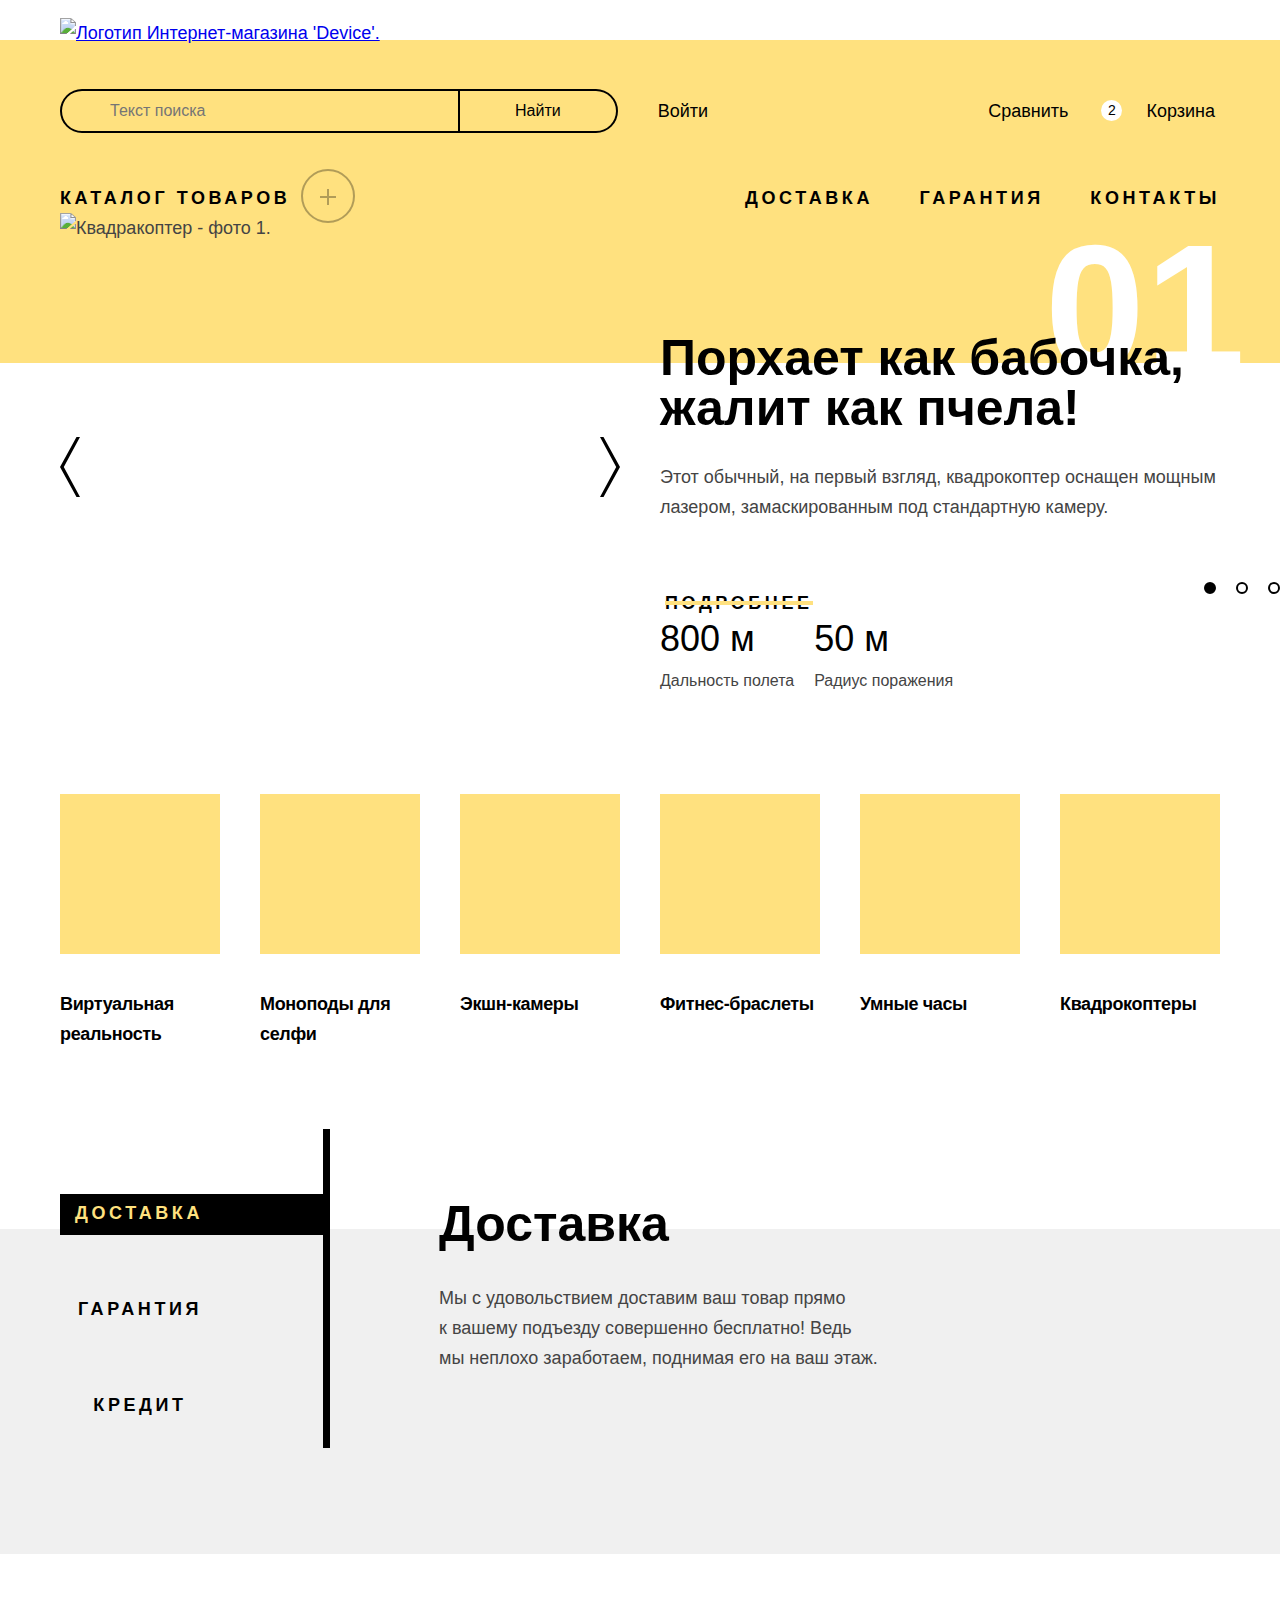
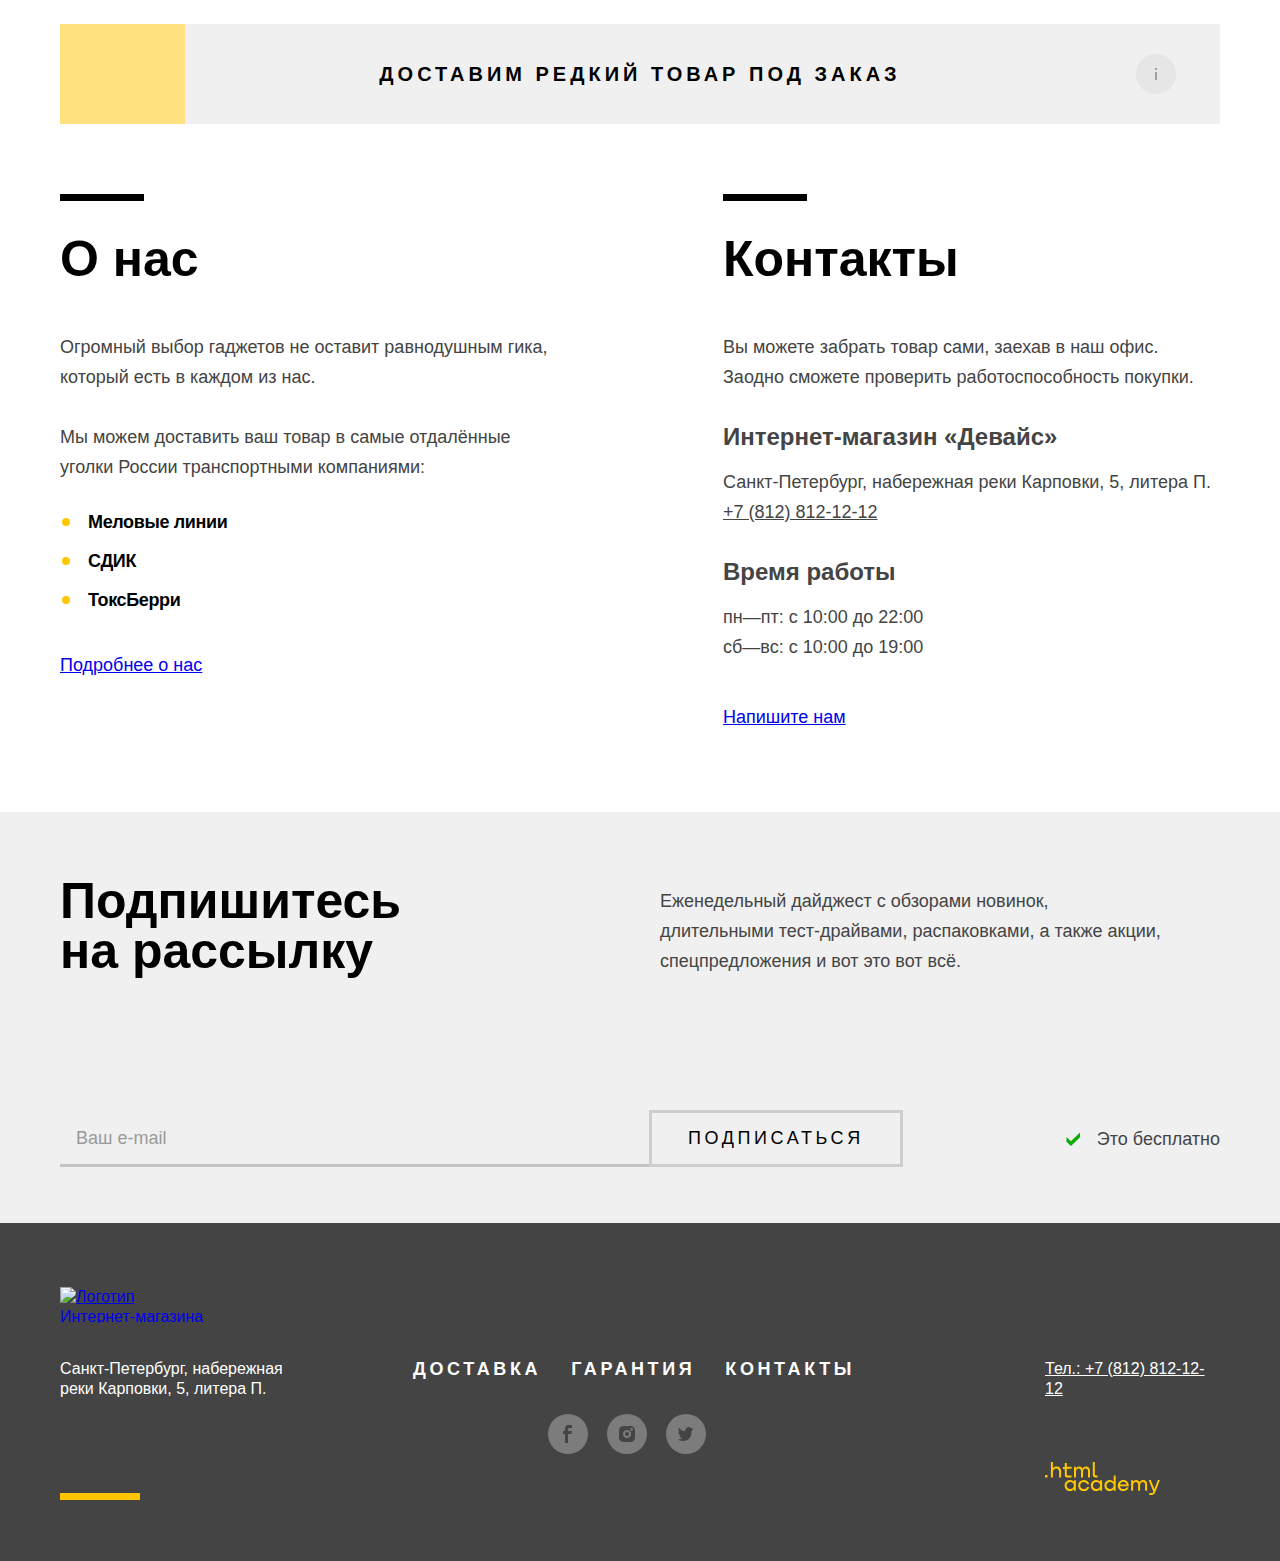
==== index.html @ 58aee776 "Начало верстки форм" ====
<!DOCTYPE html>
<html lang="ru">
  <head>
    <meta charset="utf-8">
    <title>HTML Academy: Девайс</title>
    <link rel="stylesheet" href="styles/styles.css">
  </head>
  <body>
    <!-- Шапка -->
    <header class="page-header container">
      <nav class="navigation">
        <!-- Логотип -->
        <a class="navigation-logo" href="#">
          <img class="logo" src="images/logo-header.svg" width="145" height="36" alt="Логотип Интернет-магазина 'Device'.">
        </a>
        <!-- Верхняя строка шапки -->
        <div class="user-menu">
          <div class="user-left-wrapper">
            <form class="search-form" action="https://echo.htmlacademy.ru" method="post">
              <label class="visually-hidden" for="search-field">search Строка поиска</label>
              <input class="search-field" placeholder="Текст поиска" type="search" id="search-field" name="search-field">
              <button class="search-button" type="submit">Найти</button>
            </form>
            <a class="user-menu-link icon-auth" href="#">Войти</a>
          </div>
          <ul class="user-right-wrapper">
            <li class="wrapper-item">
              <a class="user-menu-link" href="#">Сравнить</a>
            </li>
            <li class="wrapper-item">
              <button class="user-menu-button" type="button">
                <span class="products-number">2</span>
                Корзина
              </button>
            </li>
          </ul>
        </div>
        <!-- Нижняя строка шапки -->
        <div class="navigation-container">
          <div class="navigation-catalog-container">
            <a class="navigation-link" href="catalog.html">Каталог товаров
              <span class="icon-pluse"></span>
            </a>
            <ul class="navigation-catalog">
              <li>
                <a class="navigation-catalog-link" href="#">Виртуальная реальность</a>
              </li>
              <li>
                <a class="navigation-catalog-link" href="#">Моноподы для селфи</a>
              </li>
              <li>
                <a class="navigation-catalog-link" href="#">Экшн-камеры</a>
              </li>
              <li>
                <a class="navigation-catalog-link" href="#">Фитнес-браслеты</a>
              </li>
              <li>
                <a class="navigation-catalog-link" href="#">Умные часы</a>
              </li>
              <li>
                <a class="navigation-catalog-link" href="#">???</a>
              </li>
              <li>
                <a class="navigation-catalog-link" href="#">Квадрокоптеры</a>
              </li>
            </ul>
          </div>
          <ul class="navigation-list">
            <li class="navigation-item">
              <a class="navigation-link" href="#">Доставка</a>
            </li>
            <li class="navigation-item">
              <a class="navigation-link" href="#">Гарантия</a>
            </li>
            <li class="navigation-item">
              <a class="navigation-link" href="#">Контакты</a>
            </li>
          </ul>
        </div>
      </nav>
    </header>

    <main class="main-container main-index">
      <div class="page-container">
        <!-- Главный заголовок -->
        <h1 class="visually-hidden">Магазин Device</h1>
        <!-- Слайдер -->
        <section class="slider-container container">
          <ol class="slider">
            <li class="slide">
              <div class="slider-left-wrapper">
                <ul class="slider-images">
                  <li>
                    <img class="slider-image" src="images/slider/slider-1.png" alt="Квадракоптер - фото 1." width="560" height="560">
                  </li>
                </ul>
                <div class="slider-controls">
                  <button class="slider-button slider-prev" type="button">
                    <span class="visually-hidden">Предыдущее фото</span>
                  </button>
                  <button class="slider-button slider-next" type="button">
                    <span class="visually-hidden">Следующее фото</span>
                  </button>
                </div>
              </div>
              <div class="slider-right-wrapper">
                <span class="slide-number">01</span>
                <h2 class="main-title">Порхает как бабочка, жалит как пчела!</h2>
                <p class="slide-text">Этот обычный, на первый взгляд, квадрокоптер оснащен мощным лазером, замаскированным под стандартную камеру.</p>
                <dl class="parametrs">
                  <div class="parametr-container">
                    <dt class="parametr-name">Дальность полета</dt>
                    <dd class="parametr-value">800 м</dd>
                  </div>
                  <div class="parametr-container">
                    <dt class="parametr-name">Радиус поражения</dt>
                    <dd class="parametr-value">50 м</dd>
                  </div>
                </dl>
                <a class="button-main" href="#">
                  <span>Подробнее</span>
                </a>
              </div>
            </li>
            <li class="slide visually-hidden">
              <div class="slider-left-wrapper">
                <ul class="slider-images">
                  <li>
                    <img class="slider-image" src="images/slider/slider-2.png" alt="Фитнес-браслет - фото 1." width="560" height="560">
                  </li>
                </ul>
                <div class="slider-controls">
                  <button class="slider-button slider-prev" type="button">
                    <span class="visually-hidden">Предыдущее фото</span>
                  </button>
                  <button class="slider-button slider-next" type="button">
                    <span class="visually-hidden">Следующее фото</span>
                  </button>
                </div>
              </div>
              <div class="slider-right-wrapper">
                <span class="slide-number">02</span>
                <h2 class="main-title">Худеем правильно!</h2>
                <p class="slide-text">Мотивирующие фитнес-браслеты помогут найти в себе силы не пропускать занятия и соблюдать диету.</p>
                <dl class="parametrs">
                  <div class="parametr-container">
                    <dt class="parametr-name">Без подзарядки</dt>
                    <dd class="parametr-value">48 часов</dd>
                  </div>
                </dl>
                <a class="button" href="#">Подробнее</a>
              </div>
            </li>
            <li class="slide visually-hidden">
              <div class="slider-left-wrapper">
                <ul class="slider-images">
                  <li>
                    <img class="slider-image" src="images/slider/slider-3.png" alt="Селфи-палка - фото 1." width="560" height="560">
                  </li>
                  <li>
                </ul>
                <div class="slider-controls">
                  <button class="slider-button slider-prev" type="button">
                    <span class="visually-hidden">Предыдущее фото</span>
                  </button>
                  <button class="slider-button slider-next" type="button">
                    <span class="visually-hidden">Следующее фото</span>
                  </button>
                </div>
              </div>
              <div class="slider-right-wrapper">
                <span class="slide-number">03</span>
                <h2 class="main-title">Делай селфи, как Бен Стиллер!</h2>
                <p class="slide-text">Самая длинная палка для селфи доступна в нашем магазине. Восемь (Восемь, Карл!) метров длиной и весом всего 5 кг.</p>
                <dl class="parametrs">
                  <div class="parametr-container">
                    <dt class="parametr-name">Длина палки</dt>
                    <dd class="parametr-value">8,5 м</dd>
                    </div>
                    <div class="parametr-container">
                    <dt class="parametr-name">Вес палки</dt>
                    <dd class="parametr-value">5 кг</dd>
                  </div>
                  <div class="parametr-container">
                    <dt class="parametr-name">Материал</dt>
                    <dd class="parametr-value">Карбон</dd>
                    </div>
                </dl>
                <a class="button" href="#">Подробнее</a>
              </div>
            </li>
          </ol>
          <ol class="slider-pagination">
            <li class="slider-pagination-item">
              <button class="slider-pagination-button slider-pagination-button-current" type="button">
                <span class="visually-hidden">1 слайд</span>
              </button>
            </li>
            <li class="slider-pagination-item">
              <button class="slider-pagination-button" type="button">
                <span class="visually-hidden">2 слайд</span>
              </button>
            </li>
            <li class="slider-pagination-item">
              <button class="slider-pagination-button" type="button">
                <span class="visually-hidden">3 слайд</span>
              </button>
            </li>
          </ol>
        </section>

        <!-- Разделы каталога -->
        <section class="catalog-sections container">
          <h2 class="visually-hidden">Разделы каталога</h2>
          <ul class="catalog-list">
            <li class="catalog-list-item">
              <a class="catalog-section-link virtual-reality" href="#">Виртуальная реальность</a>
            </li>
            <li class="catalog-list-item">
              <a class="catalog-section-link monopods-for-selfie" href="#">Моноподы для селфи</a>
            </li>
            <li class="catalog-list-item">
              <a class="catalog-section-link action-cameras" href="#">Экшн-камеры</a>
            </li>
            <li class="catalog-list-item">
              <a class="catalog-section-link fitness-bracelets" href="#">Фитнес-браслеты</a>
            </li>
            <li class="catalog-list-item">
              <a class="catalog-section-link smart-watches" href="#">Умные часы</a>
            </li>
            <li class="catalog-list-item">
              <a class="catalog-section-link quadcopters" href="#">Квадрокоптеры</a>
            </li>
          </ul>
        </section>
        <!-- Блок услуг -->
        <section class="services">
          <h2 class="visually-hidden">Список услуг</h2>
          <div class="services-wrapper container">
            <ul class="services-tabs">
              <li class="services-name service-current">
                <button class="services-tab-name services-tab-current">Доставка</button>
              </li>
              <li class="services-name">
                <button class="services-tab-name">Гарантия</button>
              </li>
              <li class="services-name">
                <button class="services-tab-name">Кредит</button>
              </li>
            </ul>
            <ul class="services-content">
              <li class="services-tab-content tab-delivery">
                <h3 class="main-title">Доставка</h3>
                <p>Мы с удовольствием доставим ваш товар прямо к&nbsp;вашему подъезду совершенно бесплатно! Ведь мы&nbsp;неплохо заработаем, поднимая его на ваш этаж.</p>
              </li>
              <li class="services-tab-content tab-warranty visually-hidden">
                <h3 class="main-title">Гарантия</h3>
                <p>Если из-за возгорания купленного у нас товара у вас сгорит дом — не переживайте, мы выдадим вам новый. Товар, не дом, конечно же.</p>
              </li>
              <li class="services-tab-content tab-credit visually-hidden">
                <h3 class="main-title">Кредит</h3>
                <p>Залезть в долговую яму стало проще! Кредитные консультанты подберут для вас наиболее выгодные условия кредита. Выгодные для банка, разумеется.</p>
              </li>
            </ul>
          </div>
        </section>
        <!-- Доставка редкого товара -->
        <a class="button-delivery" href="#">Доставим редкий товар под заказ
          <span class="icon-delivery-info">
            <svg class="icon-delivery-info-svg" width="2" height="12" viewBox="0 0 2 12" fill="none" xmlns="http://www.w3.org/2000/svg">
              <path d="M2 0H0v2h2V0ZM2 4H0v8h2V4Z"/>
            </svg>
          </span>
        </a>
        <!-- О компании -->
        <section class="company container">
          <div class="company-wrapper">
            <h2 class="main-title">О нас</h2>
            <p>Огромный выбор гаджетов не оставит равнодушным гика, который есть в каждом из нас.</p>
            <p>Мы можем доставить ваш товар в самые отдалённые уголки России транспортными компаниями:</p>
            <ul class="delivery-list">
              <li class="delivery-item">
                <b>Меловые линии</b>
              </li>
              <li class="delivery-item">
                <b>СДИК</b>
              </li>
              <li class="delivery-item">
                <b>ТоксБерри</b>
              </li>
            </ul>
            <a class="button" href="#">Подробнее о нас</a>
          </div>
          <div class="company-wrapper">
            <h2 class="main-title">Контакты</h2>
            <p>Вы можете забрать товар сами, заехав в наш офис. Заодно сможете проверить работоспособность покупки.</p>
            <h3 class="sub-title">Интернет-магазин «Девайс»</h3>
            <address class="contacts-address">Санкт-Петербург, набережная реки Карповки, 5, литера П.</address>
            <p>
              <a class="contacts-phone" href="tel:+78128121212">+7 (812) 812-12-12</a>
            </p>
            <h3 class="sub-title">Время работы</h3>
            <ul class="contacts-schedule">
              <li class="contacts-schedule-item">пн—пт: с 10:00 до 22:00</li>
              <li class="contacts-schedule-item">сб—вс: с 10:00 до 19:00</li>
            </ul>
            <a class="button" href="#">Напишите нам</a>
          </div>
        </section>
        <!-- Подписка на рассылку -->
        <section class="newsletter">
          <div class="container">
            <div class="newsletter-top-wrapper">
              <h2 class="main-title">Подпишитесь на рассылку</h2>
              <p class="newsletter-description">Еженедельный дайджест с обзорами новинок,<br>длительными тест-драйвами, распаковками, а также акции, спецпредложения и вот это вот всё.</p>
            </div>
            <div class="newsletter-bottom-wrapper">
              <form class="newsletter-form" action="https://echo.htmlacademy.ru" method="post">
                <label class="visually-hidden" for="newsletter-email">Email</label>
                <input class="newsletter-field" placeholder="Ваш e-mail" type="email" id="newsletter-email" name="newsletter-email" required>
                <button class="newsletter-button" type="submit">Подписаться</button>
              </form>
              <p class="newsletter-description">Это бесплатно</p>
            </div>
          </div>
        </section>
      </div>
    </main>

    <!-- Подвал -->
    <footer class="page-footer">
      <div class="container">
        <a href="#">
          <img class="footer-logo" src="images/logo-footer.svg" width="145" height="36" alt="Логотип Интернет-магазина 'Device'.">
        </a>
        <div class="footer-wrapper">
          <div class="footer-left-wrapper">
            <address class="footer-contacts-address">Санкт-Петербург, набережная реки Карповки, 5, литера П.</address>
          </div>
          <div class="footer-center-wrapper">
            <ul class="footer-menu">
              <li class="footer-menu-item">
                <a class="footer-menu-link" href="">Доставка</a>
              </li>
              <li class="footer-menu-item">
                <a class="footer-menu-link" href="">Гарантия</a>
              </li>
              <li class="footer-menu-item">
                <a class="footer-menu-link" href="">Контакты</a>
              </li>
            </ul>
            <ul class="footer-social-list">
              <li class="footer-social-item">
                <a class="footer-social-link" href="https://twitter.com/htmlacademy_ru" target="_blank">
                  <span class="footer-social-link-container">
                    <svg class="footer-social-link-svg" width="9" height="18" viewBox="0 0 9 18" fill="none" xmlns="http://www.w3.org/2000/svg">
                      <path d="M6.5 3H9V0H5.6C2.8 0 2 1.7 2 4.2V6H0v3h2v9h3V9h3.3l.6-3H5V4.5C5 3.7 5.3 3 6.5 3Z"/>
                    </svg>
                  </span>
                  <span class="visually-hidden">Facebook</span>
                </a>
              </li>
              <li class="footer-social-item">
                <a class="footer-social-link" href="https://www.facebook.com/htmlacademy" target="_blank">
                  <span class="footer-social-link-container">
                    <svg class="footer-social-link-svg" width="16" height="16" viewBox="0 0 16 16" fill="none" xmlns="http://www.w3.org/2000/svg">
                      <path d="M8 10a2 2 0 1 0 0-4 2 2 0 0 0 0 4Z"/>
                      <path d="M14.7 1.3c-.9-.9-2-1.3-3.4-1.3H4.7C1.9 0 0 1.9 0 4.7v6.6c0 1.4.4 2.6 1.4 3.4.9.9 2 1.3 3.3 1.3h6.6c1.4 0 2.6-.4 3.4-1.3.8-.9 1.3-2 1.3-3.4V4.7c0-1.4-.4-2.6-1.3-3.4ZM8 12.1c-2.2 0-4.1-1.8-4.1-4.1S5.8 3.9 8 3.9c2.2 0 4.1 1.8 4.1 4.1s-1.9 4.1-4.1 4.1Zm4.6-7.4c-.7 0-1.3-.5-1.3-1.3s.5-1.3 1.3-1.3c.7 0 1.3.6 1.3 1.3 0 .7-.6 1.3-1.3 1.3Z"/>
                    </svg>
                  </span>
                  <span class="visually-hidden">Instagram</span>
                </a>
              </li>
              <li class="footer-social-item">
                <a class="footer-social-link" href="https://www.youtube.com/c/HTMLAcademyRUS" target="_blank">
                  <span class="footer-social-link-container">
                    <svg class="footer-social-link-svg" width="15" height="15" viewBox="0 0 15 15" fill="none" xmlns="http://www.w3.org/2000/svg">
                      <path d="M9.7.16c1.5-.5 2.6.3 3.2 1.1.5-.2 1.1-.4 1.7-.6 0 .8-.5 1.4-.8 1.6.7.2 1.2-.4 1.2-.4-.1.9-.9 1.7-1.4 1.9-.2 6.3-2.8 10.4-8.9 10.3h-.4c-.3 0-3.7-.4-4.3-1.8 2 .2 3.4-.4 4.1-1.1-.8-.3-2.4-.4-2.6-2.8.3.2.5.3 1.1.2-1.1-.8-2.3-1.5-2.2-3.5.3.3.9.5 1.2.4C1 5.26-.2 2.36.8.86c1.6 1.7 3.3 3.4 6.3 3.5.2-2.1 1-3.5 2.6-4.2Z"/>
                    </svg>
                  </span>
                  <span class="visually-hidden">Твиттер</span>
                </a>
              </li>
            </ul>
          </div>
          <div class="footer-right-wrapper">
            <a class="footer-phone" href="tel:+78128121212">Тел.: +7 (812) 812-12-12</a>
            <a class="htmlacademy-link" href="https://htmlacademy.ru" target="_blank">
              <svg width="115" height="33" viewBox="0 0 115 33" fill="none" xmlns="http://www.w3.org/2000/svg">
                <path d="M0 12.9v2.6h2.5v-2.6H0ZM11.6 4.5c-1.6 0-2.8.7-3.6 1.7h-.1V0h-2v15.5h2v-5.3c0-2.1 1.3-3.6 3.3-3.6 1.8 0 2.9 1.4 2.9 3.2v5.7h2V9.4c.1-3-1.8-4.9-4.5-4.9ZM26.6 4.8h-4.8V1.1h-2v3.8h-1.9v2h1.9v6c0 1.7 1 2.7 2.7 2.7h4.1v-2h-3.7c-.7 0-1.1-.4-1.1-1.1V6.8h4.8v-2ZM41.1 4.6c-1.6 0-2.9.8-3.5 2.1h-.1c-.6-1.2-1.8-2.1-3.4-2.1-1.4 0-2.5.8-3.1 1.8h-.1V4.8H29v10.6h2V10c0-2 1-3.5 2.6-3.5 1.5 0 2.4 1 2.4 2.6v6.3h2V9.8c0-2.4 1.4-3.3 2.6-3.3 1.5 0 2.4 1 2.4 2.6v6.3h2V8.9c.1-2.5-1.4-4.3-3.9-4.3ZM47.8 12.7c0 1.7 1 2.7 2.8 2.7h2v-2h-1.7c-.7 0-1.1-.4-1.1-1.1V0h-2v12.7ZM28.9 19.7c-.9-1.1-2.2-1.8-3.9-1.8-3.1 0-5.4 2.3-5.4 5.6s2.3 5.6 5.4 5.6c1.8 0 3-.8 3.8-1.9h.1v1.6h2V18.2h-2v1.5Zm-3.6 7.4c-2.2 0-3.6-1.6-3.6-3.6s1.4-3.6 3.6-3.6 3.6 1.6 3.6 3.6c0 1.9-1.4 3.6-3.6 3.6ZM44.2 22c-.5-2.4-2.6-4.1-5.4-4.1a5.4 5.4 0 0 0-5.6 5.6c0 3.1 2.2 5.6 5.6 5.6 2.8 0 4.9-1.8 5.4-4.2h-2.1a3.4 3.4 0 0 1-3.3 2.3c-2.2 0-3.6-1.6-3.6-3.6s1.4-3.6 3.6-3.6c1.6 0 2.8 1 3.3 2.2h2.1V22ZM55.1 19.7c-.9-1.1-2.2-1.8-3.9-1.8-3.1 0-5.4 2.3-5.4 5.6s2.3 5.6 5.4 5.6c1.8 0 3-.8 3.8-1.9h.1v1.6h2V18.2h-2v1.5Zm-3.6 7.4c-2.2 0-3.6-1.6-3.6-3.6s1.4-3.6 3.6-3.6 3.6 1.6 3.6 3.6c0 1.9-1.5 3.6-3.6 3.6ZM68.7 19.8c-.9-1.1-2.2-1.9-3.9-1.9-3.1 0-5.4 2.3-5.4 5.6s2.2 5.6 5.4 5.6c1.7 0 3-.8 3.8-1.8h.1v1.5h2V13.4h-2v6.4Zm-3.6 7.3c-2.2 0-3.6-1.6-3.6-3.6s1.4-3.6 3.6-3.6 3.6 1.6 3.6 3.6c-.1 2-1.5 3.6-3.6 3.6ZM78.3 17.9c-3.3 0-5.5 2.5-5.5 5.6 0 3 2.1 5.6 5.5 5.6 2.5 0 4.5-1.3 5.2-3.6h-2.1c-.5 1-1.6 1.6-3 1.6-1.9 0-3.3-1.3-3.4-2.9h8.8c.2-3.6-2-6.3-5.5-6.3Zm0 1.9c1.7 0 3 1 3.3 2.6h-6.5c.3-1.5 1.5-2.6 3.2-2.6ZM98.2 17.9c-1.6 0-2.9.8-3.6 2h-.1c-.6-1.2-1.8-2-3.4-2-1.4 0-2.5.7-3.1 1.8v-1.5h-1.9v10.6h2v-5.4c0-2 1-3.4 2.6-3.5 1.5 0 2.4 1 2.4 2.6v6.3h2v-5.6c0-2.4 1.4-3.3 2.6-3.3 1.5 0 2.4 1 2.4 2.6v6.3h2v-6.5c.1-2.6-1.4-4.4-3.9-4.4ZM109.4 27l-3.6-8.9h-2.2l4.8 11.6c-.3.9-.7 1.2-1.7 1.2h-2.5v2h2.5c1.8 0 2.8-.8 3.5-2.6l4.7-12.2h-2.1l-3.4 8.9Z"/>
              </svg>
              <span class="visually-hidden">htmlacademy.ru</span>
            </a>
          </div>
        </div>
      </div>
    </footer>
  </body>
</html>
---- styles/styles.css ----
/* @font-face {
  font-family: "Rubik";
  font-style: normal;
  font-weight: 400;
  src: url("../fonts/rubik/rubik-400.woff2") format("woff2");
  font-display: swap;
}

@font-face {
  font-family: "Rubik";
  font-style: normal;
  font-weight: 700;
  src: url("../fonts/rubik/rubik-700.woff2") format("woff2");
  font-display: swap;
} */

@font-face {
  font-family: "Rubik";
  font-style: normal;
  font-weight: 400;
  src: url("fonts/rubik/rubik-400.woff2") format("woff2");
  font-display: swap;
}

@font-face {
  font-family: "Rubik";
  font-style: normal;
  font-weight: 700;
  src: url("fonts/rubik/rubik-700.woff2") format("woff2");
  font-display: swap;
}

@font-face {
  font-family: "Raleway";
  font-style: normal;
  font-weight: 800;
  src: url("../fonts/raleway/raleway-800.woff2") format("woff2");
  font-display: swap;
}

html {
  height: 100%;
}

body {
  display: flex;
  flex-direction: column;
  min-height: 100%;
  margin: 0;
  font-family: "Rubik", sans-serif;
  font-weight: 400;
  font-size: 18px;
  line-height: 30px;
  color: #444444;
  background-color: #ffffff;
}

img {
  max-width: 100%;
  object-fit: contain;
}

.visually-hidden {
  position: absolute;
  width: 1px;
  height: 1px;
  margin: -1px;
  padding: 0;
  border: 0;
  clip: rect(0 0 0 0);
  overflow: hidden;
}

/* остановилась здесь */
.button-main {
  position: relative;
  padding: 10px 5px;
  font-family: "Raleway", sans-serif;
  font-weight: 800;
  font-size: 18px;
  line-height: 21px;
  color: #000000;
  letter-spacing: 0.2em;
  text-decoration: none;
  text-transform: uppercase;
}

.button-main {
  padding: 10px 5px;
  transition: all 0.3s ease-in;
  font-family: "Raleway", sans-serif;
  font-weight: 800;
  font-size: 18px;
  line-height: 21px;
  color: #000000;
  letter-spacing: 0.2em;
  text-decoration: none;
  text-transform: uppercase;
}

.button-main span {
  position: relative;
  z-index: 2;
}

.button-main span::after {
  position: absolute;
  content: "";
  display: block;
  width: 100%;
  height: 100%;
  left: 0;
  top: 0;
  background-color: #FFE17F;
  transform: scaleY(0.2);
  transition: transform 0.3s ease-in;
  z-index: 1;
}

.button-main span:hover::after {
  transform: scale(1);
}

.main-title {
  margin-top: 0;
  margin-bottom: 0;
  font-family: "Raleway", sans-serif;
  font-weight: 800;
  font-size: 50px;
  line-height: 50px;
  color: #000000;
  background-color: transparent;
}

.sub-title {
  font-weight: 700;
  font-size: 24px;
  line-height: 30px;
  color: #444444;
  background-color: transparent;
}

/* .container {
  margin: 0 auto;
  max-width: 1440px;
  width: 100%;
  width: 1440px;
  padding: 0 45px;
} */

.container {
  margin: 0 auto;
  max-width: 1160px;
  width: 100%;
  width: 1160px;
}

.page-header {
  margin-top: 40px;
  padding: 0 60px;
  padding-bottom: 150px;
  color: #000000;
  background-color: #FFE17F;
}

.navigation {
  position: relative;
}

.navigation-logo {
  position: absolute;
  top: -66px;
  left: 0;
}

.user-menu {
  display: flex;
  justify-content: space-between;
  align-items: flex-start;
  margin-top: 44px;
  margin-bottom: 45px;
}

.user-left-wrapper {
  position: relative;
  display: flex;
  align-items: center;
  /* justify-content: space-between; */
  /* width: 625px; */
}

.search-form {
  /* width: 517px; */
  /* justify-content: center; */
  display: flex;
  align-items: flex-start;
}

.search-field {
  width: 399px;
  margin: 0;
  padding: 10px 10px 10px 48px;
  font-family: "Rubik", sans-serif;
  font-size: 16px;
  line-height: 20px;
  background-color: transparent;
  background-image: url("../images/icon-search.svg");
  background-repeat: no-repeat;
  background-position: left 16px center;
  border: 2px solid #000000;
  border-right-width: 1px;
  border-radius: 50px 0px 0px 50px;
}

.search-button {
  padding: 10px 55px;
  font-family: "Rubik", sans-serif;
  font-size: 16px;
  line-height: 20px;
  background-color: transparent;
  border: 2px solid #000000;
  border-left-width: 1px;
  border-radius: 0px 50px 50px 0px;
  cursor: pointer;
}

.user-menu-link {
  position: relative;
  padding: 12px;
  color: #000000;
  background-color: #FFE17F;
  text-decoration: none;
}

.icon-auth {
  margin-left: 28px;
}

.user-menu-link::before,
.icon-auth::before,
.user-menu-button::before {
  position: absolute;
  content: "";
  background-repeat: no-repeat;
}

.icon-auth::before {
  left: -12px;
  top: 21px;
  width: 13px;
  height: 12px;
  background-image: url("../images/icon-auth.svg");
}

.user-right-wrapper {
  display: flex;
  justify-content: flex-end;
  align-items: center;
  /* width: 245px; */
  width: auto;
  max-width: 450px;
  flex-wrap: wrap;

  list-style-type: none;
  margin: 0;
  padding: 0;

}

.wrapper-item:not(:first-child) {
  margin-left: 61px;
}

.wrapper-item .user-menu-link {
  position: relative;
  display: block;
  padding: 12px 5px 12px 12px;
}

.wrapper-item .user-menu-link::before {
  left: -12px;
  top: 21px;
  width: 10px;
  height: 12px;
  background-image: url("../images/icon-compare.svg");
}

.user-menu-button {
  position: relative;
  padding: 12px 5px 12px 12px;
  color: #000000;
  background-color: #FFE17F;
  border: none;
  cursor: pointer;
  font: inherit;
}

.wrapper-item .user-menu-button::before {
  left: -16px;
  top: 17px;
  width: 16px;
  height: 14px;
  background-image: url("../images/icon-cart.svg");
}

.products-number {
  position: absolute;
  display: grid;
  place-items: center;
  left: -33px;
  bottom: 17px;
  z-index: 2;
  width: 21px;
  height: 21px;
  font-size: 14px;
  line-height: 17px;
  background-color: #FFFFFF;
  border-radius: 50%;
}

.navigation-container {
  display: flex;
  justify-content: space-between;
}

.navigation-link {
  position: relative;
  font-family: "Raleway", sans-serif;
  font-weight: 800;
  font-size: 18px;
  line-height: 21px;
  color: #000000;
  background-color: #FFE17F;
  letter-spacing: 0.2em;
  text-decoration: none;
  text-transform: uppercase;
}

.navigation-catalog-container .navigation-link {
  margin-right: 10px;
}

.icon-pluse {
  position: absolute;
  bottom: -15px;
  right: -65px;
  width: 50px;
  height: 50px;
  border: 2px solid #000000;
  border-radius: 50%;
  opacity: 0.3;
}

.icon-pluse::before,
.icon-pluse::after {
  position: absolute;
  content: "";
  width: 16px;
  height: 2px;
  top: 25px;
  left: 17px;
  background-color: #000000;
}

.icon-pluse::after {
  transform: rotate(-90deg);
}


.navigation-catalog {
  display: flex;
  flex-direction: column;
  flex-wrap: wrap;
  height: 120px;
  margin: 0;
  padding: 33px 0 27px 0;
  list-style-type: none;
  display: none;
}

.navigation-catalog li {
  width: 222px;
  margin-right: 30px;
  margin-bottom: 15px;
}

.navigation-catalog li:nth-child(3n) {
  margin-bottom: 0;
}

.navigation-catalog-link {
  font-size: 16px;
  line-height: 18px;
  color: #000000;
  background-color: #FFE17F;
  text-decoration: none;
}

.navigation-list {
  display: flex;
  justify-content: space-between;
  width: 475px;
  list-style-type: none;
  margin: 0;
  padding: 0;
}

.main-container {
  flex-grow: 1;
}

.slider-container {
  position: relative;
  margin-bottom: 108px;
  padding-bottom: 108px;
}

.slider {
  margin: 0;
  margin-top: -150px;
  padding: 0;
  list-style-type: none;
}

.slide {
  display: flex;
}

.slider-left-wrapper {
  position: relative;
}

.slider-images {
  margin: 0;
  padding: 0;
  list-style-type: none;
}

.slider-image {
  display: block;
}

.slider-controls {
  position: absolute;
  top: 40%;
  display: flex;
  justify-content: space-between;
  width: 100%;
}

.slider-button {
  width: 20px;
  height: 60px;
  border: none;
  cursor: pointer;
  background-color: transparent;
  background-image: url("../images/slider/slider-arrow.svg");
  background-repeat: no-repeat;
  background-position: center;
}

.slider-next {
  transform: rotate(180deg);
}

.slider-right-wrapper {
  position: relative;
  display: flex;
  flex-direction: column;
  width: 560px;
  margin-top: 120px;
  margin-left: 40px;
}

.slide-number {
  position: absolute;
  right: -25px;
  top: -40px;
  font-family: "Rubik", sans-serif;
  font-weight: 700;
  font-size: 180px;
  line-height: 30px;
  color: #FFFFFF;
  background-color: transparent;
}

.slider-right-wrapper .main-title {
  position: relative;
  z-index: 2;
  margin-bottom: 29px;
}

.slide-text {
  margin-top: 0;
  margin-bottom: 61px;
}

.parametrs {
  display: flex;
  max-width: 560px;
  order: 5;
  margin-bottom: 38px;
}

.parametr-container {
  display: flex;
  flex-direction: column;
}

.parametr-container:not(:last-child) {
  margin-right: 20px;
}

.parametr-name {
  order: 2;
  font-size: 16px;
  line-height: 30px;
}

.parametr-value {
  order: 1;
  margin: 0;
  margin-bottom: 12px;
  font-size: 36px;
  line-height: 30px;
  color: #000000;
  background-color: #FFFFFF;
}

.slider-right-wrapper .button {
  order: 4;
  margin-bottom: 59px;
}

.slider-pagination {
  position: absolute;
  right: -70px;
  bottom: 280px;
  display: flex;
  flex-wrap: wrap;
  margin: 0;
  padding: 0;
  list-style-type: none;
}

.slider-pagination-item {
  margin: 0 10px;
}

.slider-pagination-button {
  width: 12px;
  height: 12px;
  margin: 0;
  padding: 0;
  background-color: #FFFFFF;
  border: 2px solid #000000;
  border-radius: 50%;
  cursor: pointer;
}

.slider-pagination-button-current {
  background-color: #000000;
}

.catalog-sections {
  margin-bottom: 180px;
}

.catalog-list {
  display: grid;
  grid-template-columns: repeat(6, 160px);
  gap: 40px;
  margin: 0;
  padding: 0;
  list-style-type: none;
}

.catalog-list-item {
  position: relative;
}

.catalog-section-link::before {
  position: absolute;
  content: "";
  width: 160px;
  height: 160px;
  bottom: 95px;
  background-color: #FFE17F;
}

.virtual-reality::after {
  position: absolute;
  content: "";
  background-image: url("../images/catalog-sections/virtual-reality.svg");
  background-repeat: no-repeat;
  width: 97px;
  height: 55px;
  bottom: 150px;
  left: 20%;
}

.monopods-for-selfie::after {
  position: absolute;
  content: "";
  background-image: url("../images/catalog-sections/monopods-for-selfie.svg");
  background-repeat: no-repeat;
  width: 86px;
  height: 117px;
  bottom: 95px;
  left: 20%;
}

.action-cameras::after {
  position: absolute;
  content: "";
  background-image: url("../images/catalog-sections/action-cameras.svg");
  background-repeat: no-repeat;
  width: 71px;
  height: 87px;
  bottom: 130px;
  left: 30%;
}

.fitness-bracelets::after {
  position: absolute;
  content: "";
  background-image: url("../images/catalog-sections/fitness-bracelets.svg");
  background-repeat: no-repeat;
  width: 107px;
  height: 65px;
  bottom: 140px;
  left: 16%;
}

.smart-watches::after {
  position: absolute;
  content: "";
  background-image: url("../images/catalog-sections/smart-watches.svg");
  background-repeat: no-repeat;
  width: 56px;
  height: 98px;
  bottom: 125px;
  left: 34%;
}

.quadcopters::after {
  position: absolute;
  content: "";
  background-image: url("../images/catalog-sections/quadcopters.svg");
  background-repeat: no-repeat;
  width: 132px;
  height: 69px;
  bottom: 140px;
  left: 9%;
}

.catalog-section-link {
  font-family: "Raleway", sans-serif;
  font-weight: 800;
  font-size: 18px;
  line-height: 24px;
  color: #000000;
  background-color: #FFFFFF;
  letter-spacing: -0.02em;
  text-decoration: none;
}

.services {
  background-color: #F0F0F0;
  margin-bottom: 70px;
  padding-bottom: 72px;
}

.services-wrapper {
  display: flex;
}

.services-tabs {
  display: flex;
  flex-direction: column;
  margin: 0;
  margin-top: -35px;
  padding: 0;
  list-style-type: none;
}

.services-content {
  position: relative;
  margin: 0;
  margin-top: -30px;
  margin-left: 116px;
  padding: 0;
  list-style-type: none;
}

.services-content::before {
  position: absolute;
  content: "";
  width: 7px;
  height: 319px;
  top: -70px;
  left: -116px;
  background-color: #000000;
}

.services-name {
  margin-bottom: 55px;
}

.services-tab-name {
  max-width: 160px;
  width: 100%;
  padding: 9px 15px 11px 15px;
  font-family: "Raleway", sans-serif;
  font-weight: 800;
  font-size: 18px;
  line-height: 21px;
  color: #000000;
  background-color: transparent;
  letter-spacing: 0.2em;
  text-decoration: none;
  text-transform: uppercase;
  border: none;
  cursor: pointer;
  box-sizing: border-box;
}

.services-tab-current {
  padding-right: 120px;
  color: #FFE17F;
  background-color: #000000;
  width: 100%;
  max-width: 280px;
}

.services-tab-content {
  position: relative;
  width: 475px;
}

.services-tab-content .main-title {
  margin-bottom: 34px;
}

.tab-delivery::after {
  position: absolute;
  content: "";
  background-image: url("../images/services/icon-services-delivery.svg");
  background-repeat: no-repeat;
  width: 136px;
  height: 164px;
  top: 0;
  left: 558px;
}

.tab-warranty::after {
  position: absolute;
  content: "";
  background-image: url("../images/services/icon-services-warranty.svg");
  background-repeat: no-repeat;
  width: 171px;
  height: 195px;
  top: 0;
  left: 558px;
}

.tab-credit::after {
  position: absolute;
  content: "";
  background-image: url("../images/services/icon-services-credit.svg");
  background-repeat: no-repeat;
  width: 156px;
  height: 188px;
  top: 0;
  left: 558px;
}

.button-delivery {
  position: relative;
  display: block;
  width: 1160px;
  margin: 0 auto;
  margin-bottom: 70px;
  padding: 40px 0;
  font-family: "Raleway", sans-serif;
  font-weight: 800;
  font-size: 20px;
  line-height: 20px;
  color: #000000;
  background-color: #F0F0F0;
  letter-spacing: 0.2em;
  text-transform: uppercase;
  text-decoration: none;
  text-align: center;
}

.button-delivery::before {
  position: absolute;
  content: "";
  width: 125px;
  height: 100px;
  top: 0;
  left: 0;
  background-color: #FFE17F;
  background-image: url("../images/icon-delivery-order.svg");
  background-repeat: no-repeat;
  background-size: 47px 31px;
  background-position: center;
}

.icon-delivery-info {
  position: absolute;
  display: grid;
  place-items: center;
  top: 30px;
  right: 44px;
  width: 40px;
  height: 40px;
  background-color: rgba(220, 220, 220, 0.5);
  border-radius: 50%;
}

.icon-delivery-info-svg {
  fill:rgba(0, 0, 0, 0.3);
}


.button-delivery:hover .button-delivery::before {
  /* position: absolute;
  content: ""; */
  background-color: #FFC700;
}

.button-delivery:hover .icon-delivery-info-svg {
  fill:#000000;
}

.button-delivery:focus {
  outline: 2px solid #AF4FFF;
}

.button-delivery:active {
  outline: none;
  opacity: 0.3;
}

.company {
  display: flex;
  justify-content: space-between;
  margin-bottom: 80px;
}

.company-wrapper {
  position: relative;
  width: 497px;
}

.company-wrapper::before {
  position: absolute;
  content: "";
  top: 0;
  left: 0;
  width: 84px;
  height: 7px;
  background-color: #000000;
}

.company-wrapper .main-title {
  margin-top: 40px;
  margin-bottom: 48px;
}

.company-wrapper p {
  margin: 0;
  margin-bottom: 30px;
  padding: 0;
}

.company-wrapper .sub-title {
  margin: 0;
  margin-bottom: 15px;
  padding: 0;
}

.delivery-list,
.contacts-schedule {
  margin: 0;
  margin-bottom: 40px;
  padding: 0;
  list-style-type: none;
}

/* .delivery-list {

} */

.delivery-item {
  position: relative;
  margin-left: 28px;
  margin-bottom: 19px;
  font-family: "Rubik", sans-serif;
  font-weight: 700;
  font-size: 18px;
  line-height: 20px;
  color: #000000;
  background-color: #FFFFFF;
  letter-spacing: -0.02em;
}

.delivery-item::before {
  position: absolute;
  content: "";
  width: 8px;
  height: 8px;
  top: 6px;
  left: -26px;
  background-color: #FFC700;
  border-radius: 50%;
}

.contacts-address {
  font-style: normal;
}

.contacts-phone {
  color: #444444;
  background-color: #ffffff;
}

.newsletter {
  background-color: #F0F0F0;
}

.newsletter-top-wrapper,
.newsletter-bottom-wrapper {
  display: flex;
  justify-content: space-between;
}

.newsletter-top-wrapper {
  align-items: flex-end;
  padding-top: 64px;
  margin-bottom: 134px;
}

.newsletter-top-wrapper .main-title {
  width: 348px;
}

.newsletter-description {
  margin-top: 0;
  margin-bottom: 0;
}

.newsletter-top-wrapper .newsletter-description {
  width: 560px;
}

.newsletter-bottom-wrapper {
  align-items: center;
  padding-bottom: 56px;
}

.newsletter-form {
  display: flex;
  align-items: flex-end;
}

/* остановилась здесь */

.newsletter-field {
  width: 557px;
  margin: 0;
  padding: 11px 16px;
  font-family: "Rubik", sans-serif;
  font-size: 18px;
  line-height: 30px;
  background-color: transparent;
  border: none;
  border-bottom: 3px solid #C4C4C4;
}

/* Placeholder */
.newsletter-field::placeholder {
  color: #444444;
  opacity: 0.5;
}

.newsletter-button {
  padding: 15px 36px;
  font-family: "Raleway", sans-serif;
  font-size: 18px;
  line-height: 21px;
  background-color: transparent;
  letter-spacing: 0.2em;
  text-transform: uppercase;
  border: 3px solid #CECECE;
  cursor: pointer;
}

.newsletter-bottom-wrapper .newsletter-description {
  position: relative;
}

.newsletter-bottom-wrapper .newsletter-description::before {
  position: absolute;
  content: "";
  width: 14px;
  height: 14px;
  top: 8px;
  left: -31px;
  background-image: url("../images/icon-subscribe-free.svg");
  background-repeat: no-repeat;
}

.page-footer {
  font-size: 16px;
  line-height: 20px;
  color: #FFFFFF;
  background-color: #444444;
}

.page-footer .container {
  padding-top: 64px;
  padding-bottom: 61px;
}

.footer-wrapper {
  display: flex;
  justify-content: space-between;
}

.footer-left-wrapper {
  position: relative;
  width: 235px;
}

.footer-left-wrapper::after {
  position: absolute;
  content: "";
  bottom: 0;
  left: 0;
  width: 80px;
  height: 7px;
  background-color: #FFC500;
}

.footer-center-wrapper {
  max-width: 445px;
  margin-left: auto;
}

.footer-right-wrapper {
  width: 175px;
  display: flex;
  flex-direction: column;
  margin-left: 190px;
}

.footer-menu-link,
.footer-social-link,
.footer-phone,
.htmlacademy-link {
  color: #FFFFFF;
  background-color: #444444;
}

.footer-logo {
  display: block;
  margin-bottom: 36px;
}

.footer-contacts-address {
  font-style: normal;
  margin-bottom: 64px;
}

.footer-menu {
  display: flex;
  flex-wrap: wrap;
  margin: 0;
  margin-bottom: 32px;
  padding: 0;
  list-style-type: none;
}

.footer-menu-item:not(:last-child) {
  margin-right: 30px;
}

.footer-menu-link {
  font-family: "Raleway", sans-serif;
  font-weight: 800;
  font-size: 18px;
  line-height: 21px;
  letter-spacing: 0.2em;
  text-transform: uppercase;
  text-decoration: none;
}

.footer-social-list {
  display: flex;
  justify-content: center;
  list-style-type: none;
  margin: 0 auto;
  padding: 0;
}

.footer-social-item {
  margin-right: 15px;
}

.footer-social-link {
  display: block;
  width: 40px;
  height: 40px;
  padding: 2px;
}

.footer-social-link-container {
  display: grid;
  place-items: center;
  width: 100%;
  height: 100%;
  background-color: rgba(255, 255, 255, 0.3);
  border-radius: 50%;
}

.footer-social-link-svg {
  fill: #444444;
}

.footer-social-link:hover .footer-social-link-container {
  background-color: #FFC700;
}

.footer-social-link:focus {
  outline: 2px solid #AF4FFF;
}

.footer-social-link:active {
  outline: none;
}

.footer-social-link:active .footer-social-link-svg {
  fill: rgba(68, 68, 68, 0.3);
}

.footer-phone {
  margin-bottom: 63px;
  font-size: 16px;
  line-height: 20px;
}

.htmlacademy-link svg {
  fill: #FFC700;
}

.exit {
  opacity: 0.3;
}

.main-container {
  flex-grow: 1;
}

.main-inner {
  padding-top: 35px;
}

.inner-header {
  margin-bottom: 35px;
}

.inner-header .main-title {
  margin-bottom: 16px;
}

.breadcrumbs {
  display: flex;
  flex-wrap: wrap;
  margin: 0;
  padding: 0;
  color: #000000;
  list-style-type: none;
}

.breadcrumbs-item {
  position: relative;
  margin-right: 36px;
}

.breadcrumbs-item::after {
  position: absolute;
  content: "";
  top: 11px;
  right: -22px;
  width: 6px;
  height: 8px;
  background-image: url("../images/icon-breadcrumbs-arrow.svg");
  background-repeat: no-repeat;
}

.breadcrumbs-item:last-child::after {
  content: none;
}

.breadcrumbs-link {
  font-size: 16px;
  line-height: 19px;
  color: inherit;
  text-decoration: none;
}

.catalog-products {
  background-color: #F0F0F0;
}

.catalog-products .container {
  display: grid;
  grid-template-columns: 200px 1fr;
  gap: 60px;
  padding-top: 25px;
}

.container-title {
  margin-top: 0;
  margin-bottom: 0;
  font-family: "Raleway", sans-serif;
  font-weight: 800;
  font-size: 16px;
  line-height: 19px;
  color: #000000;
  background-color: transparent;
  letter-spacing: 0.2em;
  text-transform: uppercase;
}

.catalog-left-column {
  width: 220px;
  margin-right: 60px;
}

.catalog-left-column .container-title {
  margin-bottom: 60px;
}
.catalog-filter-group {
  margin: 0;
  margin-bottom: 35px;
  padding: 0;
  border: none;
}

/* Range */
.range {
  max-width: 200px;
  overflow: auto;
  padding-top: 8px;
}

.range-scale {
  position: relative;
  height: 2px;
  margin-bottom: 11px;
  background-color: #DCDCDC;
  /* border-radius: 2px; */
}

.range-bar {
  position: absolute;
  height: 2px;
  background-color: #000000;
}

.range-toggle {
  position: absolute;
  width: 18px;
  height: 18px;
  background: #ffffff;
  border: 2px solid #000000;
  border-radius: 50%;
  cursor: pointer;
}

.toggle-min {
  top: -8px;
  left: -10px;
}

.toggle-max {
  top: -8px;
  right: -10px;
}

.range-wrapper-inputs {
  display: flex;
  justify-content: flex-start;
}

.catalog-filter-label {
  display: flex;
  margin-right: 60px;
  font-size: 15px;
  line-height: 18px;
  opacity: 0.3;
}

.range-input {
  width: 35px;
  padding: 0 5px;
  font: inherit;
  background-color: transparent;
  border: none;
  -webkit-appearance: textfield;
          appearance: textfield;
}

.range-input::-webkit-outer-spin-button,
.range-input::-webkit-inner-spin-button {
  -webkit-appearance: none;
          appearance: none;
  margin: 0;
}

/* Control */
.control {
  position: relative;
  display: block;
  padding-left: 36px;
  line-height: 22px;
}

/* Mark */
.control-mark {
  position: absolute;
  top: 2px;
  left: 0;
  width: 16px;
  height: 16px;
  border: 2px solid #242424;
}

.control-input:focus ~ .control-mark,
.control-input:active ~ .control-mark {
  border-color: #af7842;
}


.control:hover .control-mark {
  border-color: #814b18;
}

.control-input:disabled + .control-mark {
  border-color: #242424;
}

/* Checkbox */
.control-input[type="checkbox"]:checked + .control-mark::before,
.control-input[type="checkbox"]:checked + .control-mark::after {
  position: absolute;
  top: 7px;
  left: 2px;
  width: 12px;
  height: 2px;
  background-color: #242424;
  content: "";
}

.control-input[type="checkbox"]:checked + .control-mark::before {
  transform: rotate(45deg);
}

.control-input[type="checkbox"]:checked + .control-mark::after {
  transform: rotate(-45deg);
}

/* Radio */
.control-input[type="radio"] + .control-mark {
  border-radius: 50%;
}

.control-input[type="radio"]:checked + .control-mark::before {
  position: absolute;
  top: 4px;
  left: 4px;
  width: 8px;
  height: 8px;
  background-color: #242424;
  border-radius: 50%;
  content: "";
}


/* Label */
.control-label {
  line-height: 22px;
  font-weight: 700;
}

.filter-submit {
  background-color: transparent;
  border: none;
}

.catalog-right-column {
  width: 840px;
}

.sorting-container {
  display: flex;
  flex-wrap: wrap;
  justify-content: space-between;
  align-items: flex-start;
  margin-bottom: 16px;
  padding-left: 40px;
  /* padding: 25px 30px 25px 40px; */
}

/* .select {
  position: relative;
  display: flex;
  align-items: center;
  width: 287px;
  margin-right: 81px;
} */

.select-control {
  width: 160px;
  padding-right: 50px;
  font-family: "Rubik", sans-serif;
  font-size: 18px;
  line-height: 30px;
  background-color: transparent;
  background-image: url("../images/icon-select-arrow.svg");
  background-repeat: no-repeat;
  background-position: right 21px center;
  border: none;
  -webkit-appearance: none;
  appearance: none;
}

.sorting-buttons {
  display: flex;
  align-items: center;
}

.button-sort {
  position: relative;
  margin-right: 19px;
  padding: 0;
  width: 11px;
  height: 10px;
  background-color: transparent;
  border: none;
  cursor: pointer;
}

.sort-up::before,
.sort-down::before {
  position: absolute;
  content: "";
  top: 0;
  width: 11px;
  height: 10px;
  background-image: url("../images/icon-sort.svg");
  background-repeat: no-repeat;
  opacity: 0.2;
}

.sort-down::before {
  transform: rotate(-180deg);
}

.background-container {
  padding: 70px 40px 78px 40px;
  background-color: #FFFFFF;
}

.product-list {
  display: grid;
  grid-template-columns: repeat(2, 1fr);
  margin: 0;
  margin-bottom: 44px;
  padding: 0;
  gap: 44px 40px;
  list-style-type: none;
}

.product-card-link {
  color: #000000;
  text-decoration: none;
}

.product-card-image {
  display: block;
}

.product-card-content {
  display: flex;
  justify-content: space-between;
  align-items: flex-start;
  margin-top: 32px;
}

.product-card-title {
  width: 230px;
  margin-top: 0;
  margin-bottom: 0;
  font-family: "Rubik", sans-serif;
  font-weight: 700;
  font-size: 18px;
  line-height: 20px;
  color: inherit;
  letter-spacing: -0.02em;
  text-decoration: none;
}

.product-card-price {
  font-size: 18px;
  line-height: 21px;
  color: #444444;
  background-color: #FFFFFF;
}

.pagination-show-more {
  width: 100%;
  padding: 18px;
  border: 3px solid #E5E5E5;
  cursor: pointer;
  font-family: "Raleway", sans-serif;
  font-weight: 800;
  font-size: 16px;
  line-height: 19px;
  color: #000000;
  background-color: #FFFFFF;
  letter-spacing: 0.2em;
  text-transform: uppercase;
}

.pagination-container {
  display: flex;
  justify-content: space-between;
  align-items: center;
  margin-top: 44px;
  background-color:#EBEBEB;
}

.pagination {
  display: flex;
  flex-wrap: wrap;
  margin: 0;
  padding: 0;
  list-style-type: none;
}

.pagination-prev,
.pagination-next {
  padding: 25px;
  font-family: "Raleway", sans-serif;
  font-weight: 800;
  font-size: 18px;
  line-height: 21px;
  color: #000000;
  background-color: #EBEBEB;
  letter-spacing: 0.2em;
  text-transform: uppercase;
  text-decoration: none;
}

.pagination-item {
  padding: 12px;
}

.pagination-link {
  font-family: "Rubik", sans-serif;
  font-weight: 400;
  font-size: 16px;
  line-height: 20px;
  color: #444444;
  background-color: #EBEBEB;
  text-decoration: none;
  opacity: 0.3;
}
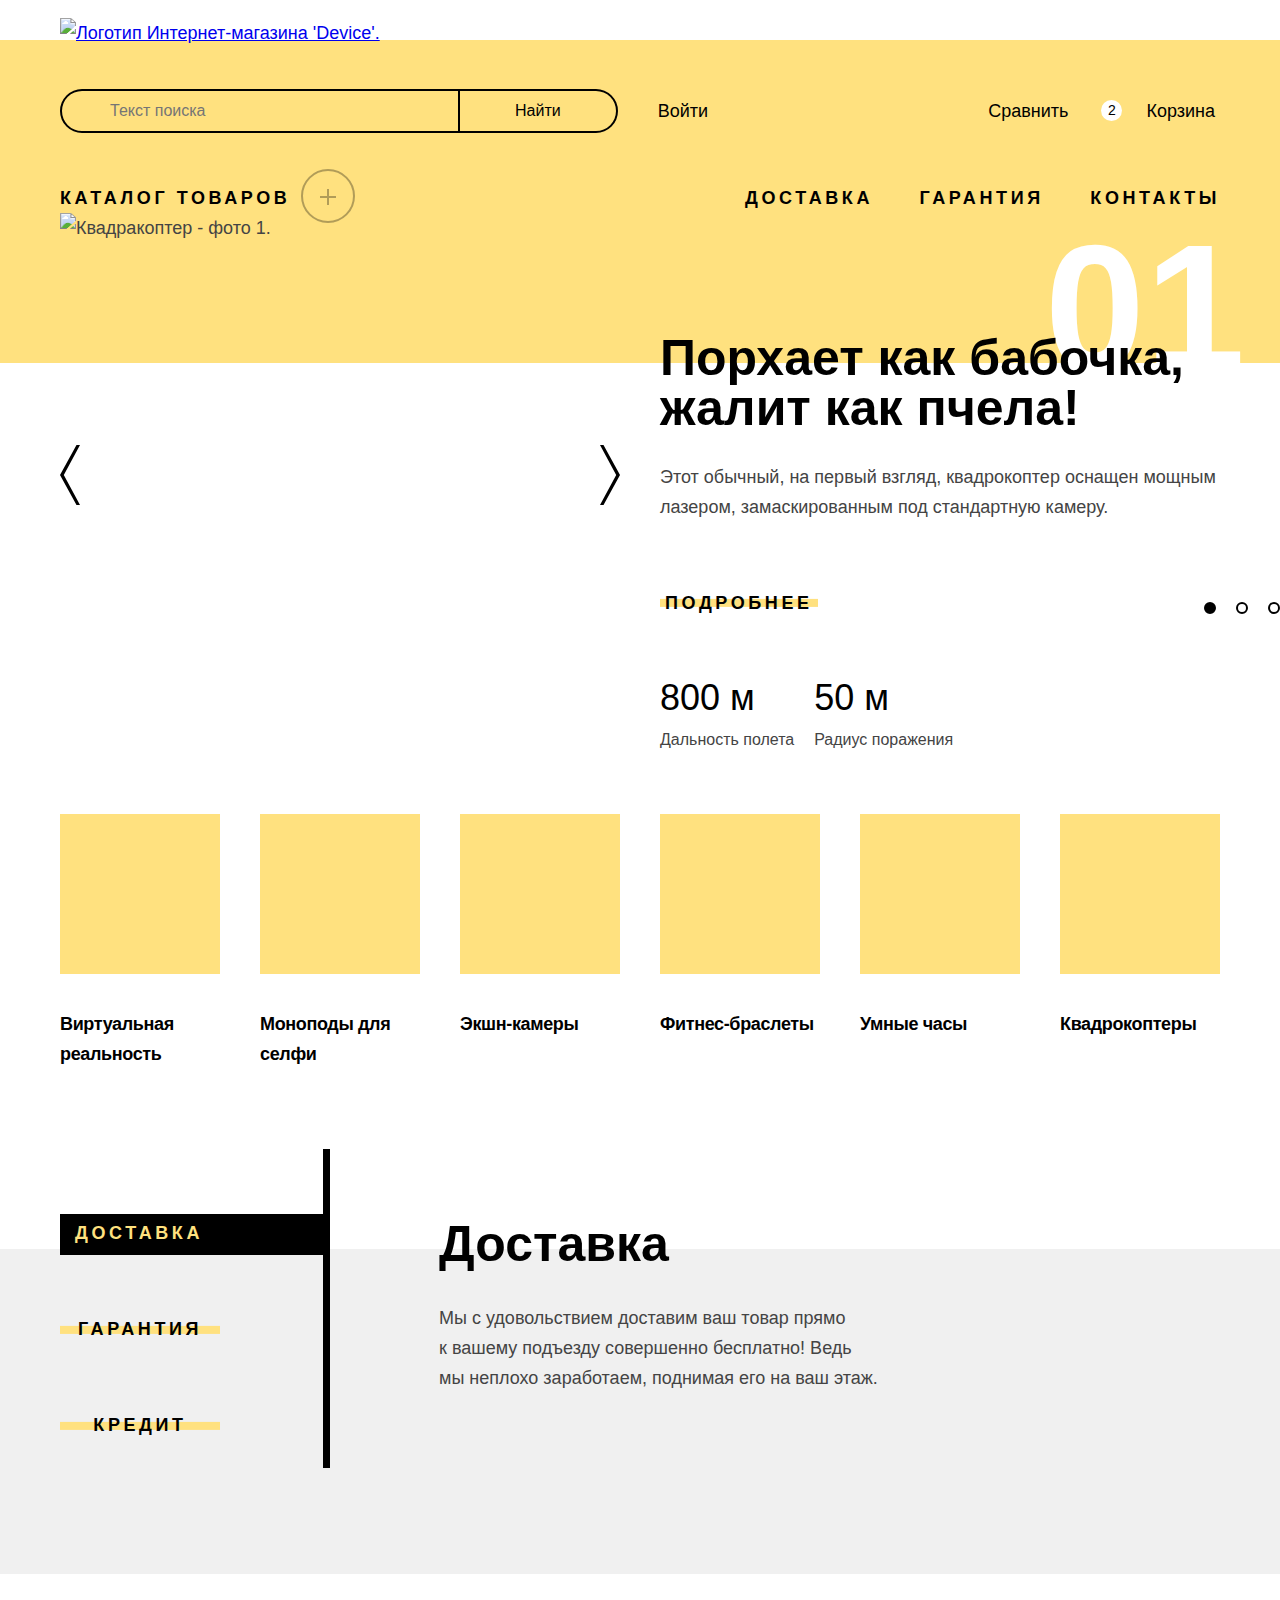
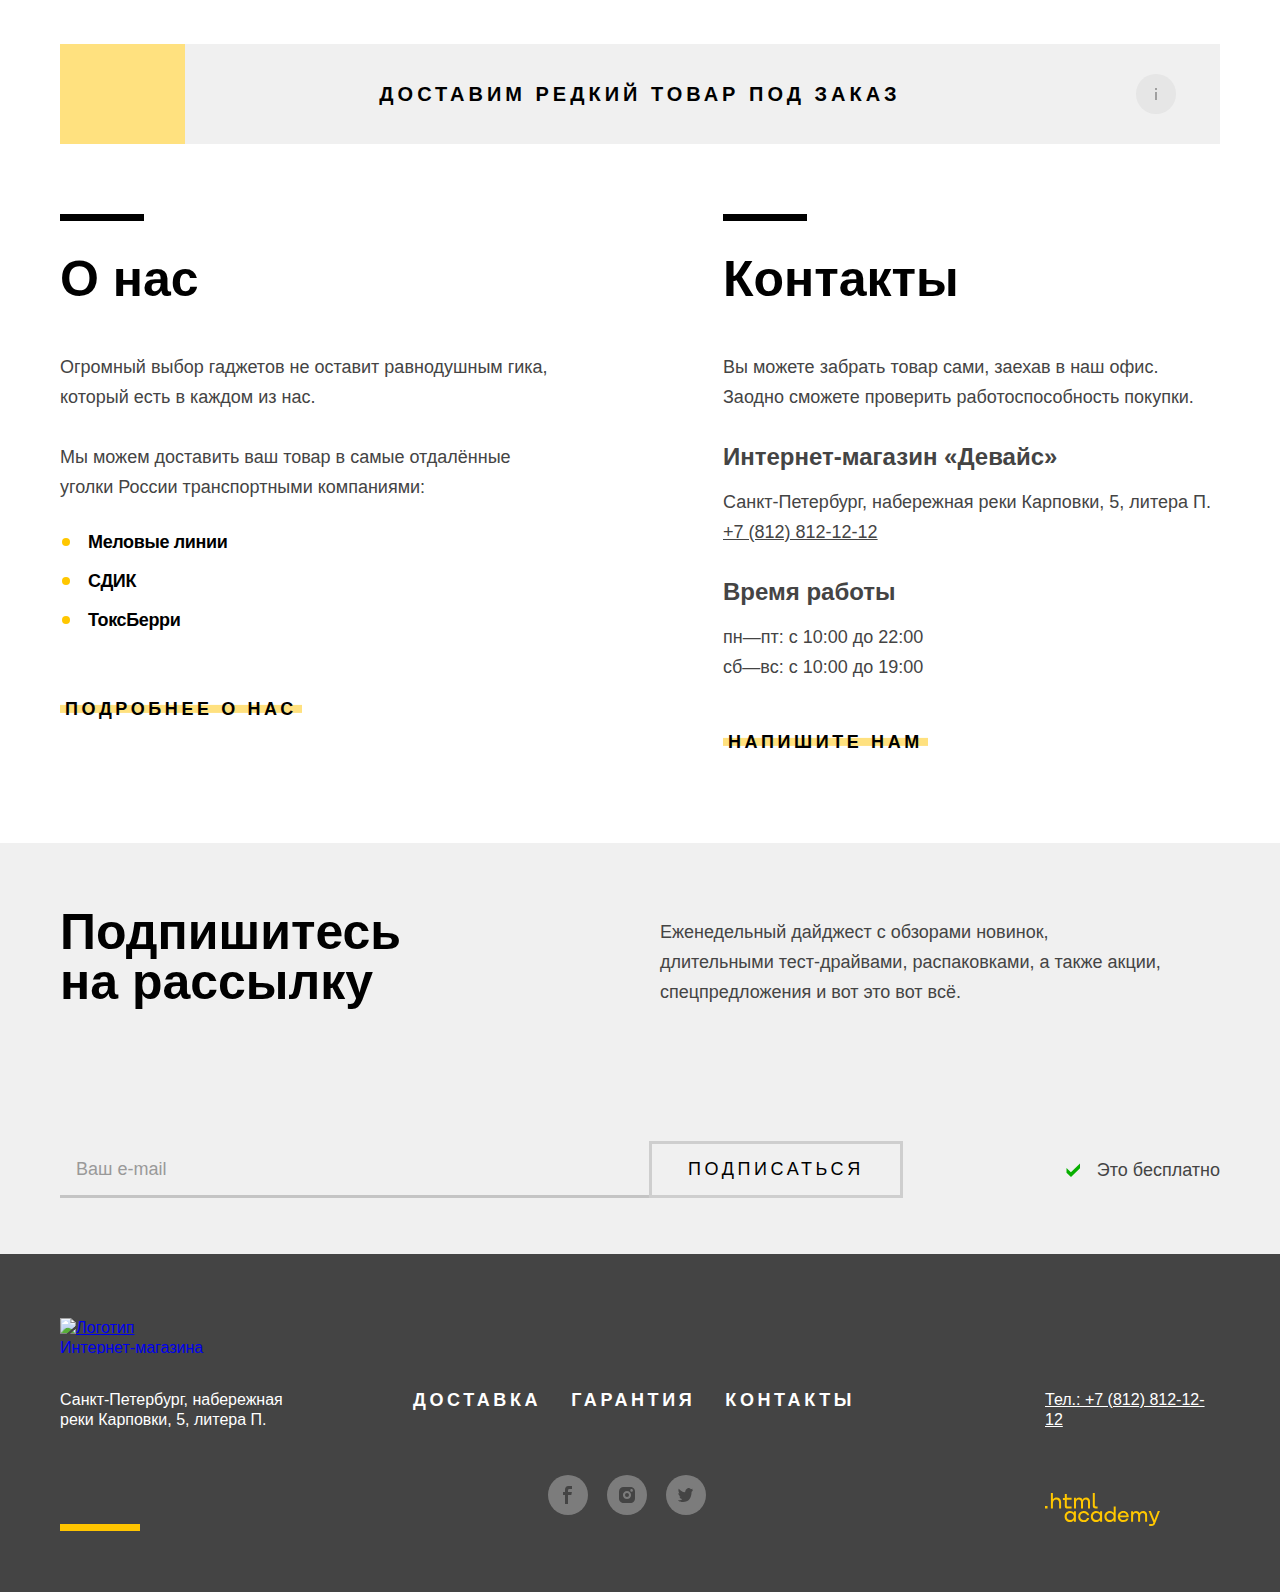
==== commit 9f3ea0f0: "Форма готова, поповер еще нет" ====
--- a/index.html
+++ b/index.html
@@ -7,7 +7,7 @@
   </head>
   <body>
     <!-- Шапка -->
-    <header class="page-header container">
+    <header class="page-header main-page container">
       <nav class="navigation">
         <!-- Логотип -->
         <a class="navigation-logo" href="#">
@@ -17,7 +17,7 @@
         <div class="user-menu">
           <div class="user-left-wrapper">
             <form class="search-form" action="https://echo.htmlacademy.ru" method="post">
-              <label class="visually-hidden" for="search-field">search Строка поиска</label>
+              <label class="visually-hidden" for="search-field">Строка поиска</label>
               <input class="search-field" placeholder="Текст поиска" type="search" id="search-field" name="search-field">
               <button class="search-button" type="submit">Найти</button>
             </form>
@@ -32,6 +32,44 @@
                 <span class="products-number">2</span>
                 Корзина
               </button>
+              <!--
+              <div class="popover popover-cart popover-open"> <!--  popover-open -->
+                <!-- <button class="popover-close-button button button-light" type="button">
+                  2
+                  <span class="visually-hidden">Закрыть</span>
+                </button> -->
+                <!--
+                <div class="popover-content">
+                  <h2 class="visually-hidden">Корзина</h2>
+                  <ul class="cart-items-list">
+                    <li class="cart-item">
+                      <a class="cart-item-link" href="#">
+                        <img class="cart-item-image" src="img/hotels/hotel-2-small.png" width="48" height="48" alt="Общий вид Desert Quail Inn">
+                        <p class="cart-item-title">Любительская селфи-палка</p>
+                      </a>
+                      <button type="button" class="cart-item-button button">
+                        <svg width="16" height="16" viewBox="0 0 16 16" fill="none" xmlns="http://www.w3.org/2000/svg">
+                          <path d="M15.3 2.3H.6c-.3 0-.6.2-.6.5s.3.6.6.6h1.7v12c0 .3.3.6.6.6h10.2c.3 0 .6-.3.6-.6v-12h1.7c.3 0 .6-.3.6-.6s-.4-.5-.7-.5Zm-2.8 12.5H3.4V3.4h9.1v11.4ZM6.2 1.2h3.4c.3 0 .6-.3.6-.6S10 0 9.7 0H6.2c-.3 0-.5.3-.5.6s.2.6.5.6Z"/><path d="M6.2 12c.3 0 .6-.3.6-.6V5.7c0-.3-.3-.6-.6-.6s-.6.3-.6.6v5.7c.1.3.3.6.6.6ZM9.7 12c.3 0 .6-.3.6-.6V5.7c0-.3-.3-.6-.6-.6s-.6.4-.6.6v5.7c0 .3.2.6.6.6Z"/>
+                        </svg>
+                        <span class="visually-hidden">Удалить из корзины</span>
+                      </button>
+                    </li>
+                    <li class="cart-item">
+                      <a class="cart-item-link" href="#">
+                        <img class="cart-item-image" src="img/hotels/hotel-3-small.png" width="48" height="48" alt="Общий вид Villas at Poco Diablo">
+                        <p class="cart-item-title">Профессиональная селфи-палка</p>
+                      </a>
+                      <button type="button" class="cart-item-button button">
+                        <svg width="16" height="16" viewBox="0 0 16 16" fill="none" xmlns="http://www.w3.org/2000/svg">
+                          <path d="M15.3 2.3H.6c-.3 0-.6.2-.6.5s.3.6.6.6h1.7v12c0 .3.3.6.6.6h10.2c.3 0 .6-.3.6-.6v-12h1.7c.3 0 .6-.3.6-.6s-.4-.5-.7-.5Zm-2.8 12.5H3.4V3.4h9.1v11.4ZM6.2 1.2h3.4c.3 0 .6-.3.6-.6S10 0 9.7 0H6.2c-.3 0-.5.3-.5.6s.2.6.5.6Z"/><path d="M6.2 12c.3 0 .6-.3.6-.6V5.7c0-.3-.3-.6-.6-.6s-.6.3-.6.6v5.7c.1.3.3.6.6.6ZM9.7 12c.3 0 .6-.3.6-.6V5.7c0-.3-.3-.6-.6-.6s-.6.4-.6.6v5.7c0 .3.2.6.6.6Z"/>
+                        </svg>
+                        <span class="visually-hidden">Удалить из корзины</span>
+                      </button>
+                    </li>
+                  </ul>
+                  <a class="button-small button-brown all-button" href="#">Открыть корзину</a>
+                </div>
+              </div>-->
             </li>
           </ul>
         </div>
@@ -242,10 +280,14 @@
                 <button class="services-tab-name services-tab-current">Доставка</button>
               </li>
               <li class="services-name">
-                <button class="services-tab-name">Гарантия</button>
+                <button class="services-tab-name button-main">
+                  <span>Гарантия</span>
+                </button>
               </li>
               <li class="services-name">
-                <button class="services-tab-name">Кредит</button>
+                <button class="services-tab-name button-main">
+                  <span>Кредит</span>
+                </button>
               </li>
             </ul>
             <ul class="services-content">
@@ -289,7 +331,9 @@
                 <b>ТоксБерри</b>
               </li>
             </ul>
-            <a class="button" href="#">Подробнее о нас</a>
+            <a class="button-main" href="#">
+              <span>Подробнее о нас</span>
+            </a>
           </div>
           <div class="company-wrapper">
             <h2 class="main-title">Контакты</h2>
@@ -304,7 +348,9 @@
               <li class="contacts-schedule-item">пн—пт: с 10:00 до 22:00</li>
               <li class="contacts-schedule-item">сб—вс: с 10:00 до 19:00</li>
             </ul>
-            <a class="button" href="#">Напишите нам</a>
+            <a class="button-main" href="#">
+              <span>Напишите нам</span>
+            </a>
           </div>
         </section>
         <!-- Подписка на рассылку -->
@@ -395,5 +441,65 @@
         </div>
       </div>
     </footer>
+    <div class="modal-container modal-container-close"> <!--  modal-container-close -->
+      <div class="modal modal-order">
+        <button class="modal-close-button">
+          <svg width="26" height="26" viewBox="0 0 26 26" fill="none" xmlns="http://www.w3.org/2000/svg">
+            <path d="M26 2.36 23.64 0 13 10.64 2.36 0 0 2.36 10.64 13 0 23.64 2.36 26 13 15.36 23.64 26 26 23.64 15.36 13 26 2.36Z"/>
+          </svg>
+          <span class="visually-hidden">Закрыть</span>
+        </button>
+        <section class="modal-content">
+          <h2 class="main-title modal-title">Доставка под заказ</h2>
+          <form class="order-form" action="https://echo.htmlacademy.ru/" method="post">
+            <div class="field-group">
+              <label class="form-label" for="order-name">Ваше имя:</label>
+              <input class="field order-name" type="text" id="order-name" name="order-name" placeholder="Введите имя">
+            </div>
+            <div class="field-group">
+              <label class="form-label" for="order-email">Ваш e-mail:</label>
+              <input class="field order-email" type="text" id="order-email" name="order-email" placeholder="Введите e-mail">
+            </div>
+            <div class="field-group">
+              <label class="form-label" for="order-comment">Что нужно привезти:</label>
+              <input class="field order-comment" type="text" id="order-comment" name="order-comment" placeholder="В свободной форме">
+            </div>
+            <div class="field-group quantity">
+              <p class="form-label">
+                <label class="form-label" for="order-quantity">Количество:</label>
+                <span class="tooltip">
+                  <button class="tooltip-toogle" type="button">
+                    <svg width="26" height="26" viewBox="0 0 26 26" fill="none" xmlns="http://www.w3.org/2000/svg">
+                      <circle cx="13" cy="13" r="13"/>
+                      <path d="M14 7h-2v2h2V7ZM14 11h-2v8h2v-8Z" fill="#000"/>
+                    </svg>
+                    <span class="visually-hidden">Посмотреть дополнительную информацию</span>
+                  </button>
+                  <span class="tooltip-text" role="tooltip" id="tooltip-label">Постараемся найти, сколько нужно. Привезём сколько получится по требованиям к провозу багажа.</span>
+                </span>
+              </p>
+              <div class="quantity-change">
+                <button class="button-minus" type="button">
+                  <svg width="16" height="2" viewBox="0 0 16 2" fill="none" xmlns="http://www.w3.org/2000/svg">
+                    <path d="M16 0H0v2h16V0Z"/>
+                  </svg>
+                  <span class="visually-hidden">Уменьшить количество</span>
+                </button>
+                <input class="number-input" type="number" value="1" min="1" max="100" id="order-quantity" name="order-quantity">
+                <button class="button-plus" type="button">
+                  <svg width="16" height="16" viewBox="0 0 16 16" fill="none" xmlns="http://www.w3.org/2000/svg">
+                    <path d="M16 7H9V0H7v7H0v2h7v7h2V9h7V7Z"/>
+                  </svg>
+                  <span class="visually-hidden">Увеличить количество</span>
+                </button>
+              </div>
+            </div>
+            <button class="button-main form-button" type="submit">
+              <span>Отправить</span>
+            </button>
+          </form>
+        </section>
+      </div>
+    </div>
   </body>
 </html>
--- a/styles/styles.css
+++ b/styles/styles.css
@@ -71,21 +71,9 @@
   overflow: hidden;
 }
 
-/* остановилась здесь */
 .button-main {
   position: relative;
-  padding: 10px 5px;
-  font-family: "Raleway", sans-serif;
-  font-weight: 800;
-  font-size: 18px;
-  line-height: 21px;
-  color: #000000;
-  letter-spacing: 0.2em;
-  text-decoration: none;
-  text-transform: uppercase;
-}
-
-.button-main {
+  align-self: flex-start;
   padding: 10px 5px;
   transition: all 0.3s ease-in;
   font-family: "Raleway", sans-serif;
@@ -103,21 +91,22 @@
   z-index: 2;
 }
 
-.button-main span::after {
+.button-main::after {
   position: absolute;
   content: "";
   display: block;
   width: 100%;
-  height: 100%;
+  height: 97%;
   left: 0;
   top: 0;
   background-color: #FFE17F;
   transform: scaleY(0.2);
   transition: transform 0.3s ease-in;
   z-index: 1;
-}
-
-.button-main span:hover::after {
+  text-align: center;
+}
+
+.button-main:hover::after {
   transform: scale(1);
 }
 
@@ -158,9 +147,13 @@
 .page-header {
   margin-top: 40px;
   padding: 0 60px;
+  padding-bottom: 38px;
+  color: #000000;
+  background-color: #FFE17F;
+}
+
+.main-page {
   padding-bottom: 150px;
-  color: #000000;
-  background-color: #FFE17F;
 }
 
 .navigation {
@@ -527,8 +520,9 @@
   background-color: #FFFFFF;
 }
 
-.slider-right-wrapper .button {
+.slider-right-wrapper .button-main {
   order: 4;
+  /* width: 220px; */
   margin-bottom: 59px;
 }
 
@@ -824,10 +818,7 @@
   fill:rgba(0, 0, 0, 0.3);
 }
 
-
-.button-delivery:hover .button-delivery::before {
-  /* position: absolute;
-  content: ""; */
+.button-delivery:hover::before {
   background-color: #FFC700;
 }
 
@@ -852,6 +843,8 @@
 
 .company-wrapper {
   position: relative;
+  display: flex;
+  flex-direction: column;
   width: 497px;
 }
 
@@ -965,8 +958,6 @@
   display: flex;
   align-items: flex-end;
 }
-
-/* остановилась здесь */
 
 .newsletter-field {
   width: 557px;
@@ -1079,7 +1070,7 @@
   display: flex;
   flex-wrap: wrap;
   margin: 0;
-  margin-bottom: 32px;
+  margin-bottom: 62px;
   padding: 0;
   list-style-type: none;
 }
@@ -1156,6 +1147,301 @@
   fill: #FFC700;
 }
 
+/* начало модалки */
+.modal-container {
+  position: fixed;
+  top: 0;
+  left: 0;
+  z-index: 2;
+  display: flex;
+  width: 100%;
+  height: 100%;
+  background-color: rgba(240, 240, 240, 0.9);
+}
+
+.modal-container-close {
+  display: none;
+}
+
+.modal {
+  position: relative;
+  /* z-index: 3; */
+  margin: auto;
+  padding: 62px 70px 72px 70px;
+  background-color: #ffffff;
+  border: 10px solid #000000;
+}
+
+.modal-order {
+  width: 760px;
+}
+
+.modal-close-button {
+  position: absolute;
+  top: 72px;
+  right: 70px;
+  width: 26px;
+  height: 26px;
+  padding: 0;
+  background-color: #ffffff;
+  border: none;
+  cursor: pointer;
+}
+
+.modal-close-button svg {
+  fill: #000000;
+}
+
+/* позже */
+/* .modal-close-button:hover svg {
+  fill: #E6E6E6;
+}
+
+.modal-close-button:focus {
+  outline: 3px solid #83B3D3;
+  border-radius: 50%;
+}
+
+.modal-close-button:active {
+  opacity: 0.3;
+  outline: none;
+} */
+
+.modal-title {
+  margin-bottom: 42px;
+}
+
+.order-form {
+  display: flex;
+  flex-wrap: wrap;
+}
+
+.field-group {
+  display: flex;
+  flex-direction: column;
+  margin-bottom: 42px;
+}
+
+.field-group:nth-child(odd) {
+  margin-right: 40px;
+}
+
+.form-label {
+  margin-bottom: 14px;
+  font-family: "Rubik", sans-serif;
+  font-size: 18px;
+  line-height: 20px;
+  font-weight: 700;
+  letter-spacing: -0.02em;
+}
+
+.field {
+  width: 295px;
+  margin: 0;
+  padding: 20px 45px 20px 20px;
+  font-family: "Rubik", sans-serif;
+  font-size: 16px;
+  line-height: 20px;
+  background-color: #F0F0F0;
+  border: none;
+}
+
+/* Placeholder */
+.field::placeholder {
+  color: #000000;
+  opacity: 0.3;
+}
+
+.order-name {
+  background-image: url("../images/modal/icon-order-name.svg");
+  background-repeat: no-repeat;
+  background-position: right 20px center;
+}
+
+.order-email {
+  background-image: url("../images/modal/icon-order-email.svg");
+  background-repeat: no-repeat;
+  background-position: right 20px center;
+}
+
+.order-comment {
+  width: 500px;
+  padding: 20px;
+}
+
+.quantity .form-label {
+  margin: 0;
+  margin-right: 8px;
+  margin-bottom: 14px;
+}
+
+/* .quantity .icon-delivery-info {
+  position: absolute;
+  display: grid;
+  place-items: center;
+  top: 30px;
+  right: 44px;
+  width: 26px;
+  height: 26px;
+  background-color: #FFE17F;
+  border-radius: 50%;
+}
+
+.icon-delivery-info-svg {
+  fill:rgba(0, 0, 0, 0.3);
+}
+
+.button-delivery:hover::before {
+  background-color: #FFC700;
+}
+
+.button-delivery:hover .icon-delivery-info-svg {
+  fill:#000000;
+} */
+
+.tooltip {
+  position: absolute;
+  /* margin-top: 8px;
+  margin-left: 10px; */
+  width: 26px;
+  height: 26px;
+}
+
+.tooltip-toogle {
+  display: block;
+  margin: 0;
+  padding: 0;
+  background-color: transparent;
+  border: none;
+}
+
+.tooltip-icon {
+  display: block;
+  width: 100%;
+  height: 100%;
+}
+
+.tooltip-toogle svg {
+  fill: #FFE17F;
+}
+
+.tooltip-toogle:hover svg {
+  fill: #FFC700;
+}
+
+.tooltip-text {
+  position: absolute;
+  left: 50%;
+  z-index: 3;
+  display: none;
+  margin-top: 10px;
+  padding: 19px 17px 23px 19px;
+  width: 216px;
+  font-family: "Rubik", sans-serif;
+  font-size: 16px;
+  line-height: 20px;
+  text-transform: none;
+  text-align: left;
+  color: #FFFFFF;
+  background-color: #000000;
+  /* box-shadow: 0px 15px 30px rgba(0, 0, 0, 0.3); */
+  transform: translateX(-50%);
+}
+
+.tooltip-text::after {
+  position: absolute;
+  content: "";
+  left: 0;
+  right: 0;
+  bottom: 100%;
+  width: 19px;
+  height: 9px;
+  margin-left: auto;
+  margin-right: auto;
+  background-image: url("../images/modal/info-text-arrow.svg");
+  background-repeat: no-repeat;
+}
+
+.tooltip-toogle:hover + .tooltip-text,
+.tooltip-toogle:focus + .tooltip-text {
+  display: block;
+}
+
+.quantity-change {
+  display: flex;
+  justify-content: space-between;
+  width: 136px;
+  padding: 16px 22px;
+  background-color: #F0F0F0;
+  /* border-radius: 4px; */
+}
+
+.button-minus,
+.button-plus {
+  padding: 6px;
+  background-color: transparent;
+  border: none;
+}
+
+.button-minus svg,
+.button-plus svg {
+  vertical-align: middle;
+  fill: rgba(0, 0, 0, 1);
+}
+
+.button-minus:hover svg,
+.button-plus:hover svg{
+  fill: rgba(0, 0, 0, 0.6);
+}
+
+.button-minus:focus,
+.button-plus:focus {
+  outline: 2px solid #AF4FFF;
+}
+
+.button-minus:active,
+.button-plus:active {
+  outline: none;
+}
+
+.button-minus:active svg,
+.button-plus:active svg{
+  fill: rgba(0, 0, 0, 0.3);
+}
+
+/* .button-minus:disabled svg,
+.button-minus:disabled:hover svg,
+.button-minus:disabled:focus svg,
+.button-plus:disabled svg,
+.button-plus:disabled:hover svg,
+.button-plus:disabled:focus svg {
+  fill: #D1D1D1;
+} */
+
+.number-input {
+  box-sizing: border-box;
+  width: 60px;
+  padding: 0;
+  font-family: "Rubik", sans-serif;
+  font-size: 16px;
+  line-height: 20px;
+  text-align: center;
+  color: #000000;
+  background-color: transparent;
+  border: none;
+  -webkit-appearance: textfield;
+          appearance: textfield;
+}
+
+.number-input::-webkit-outer-spin-button,
+.number-input::-webkit-inner-spin-button {
+  -webkit-appearance: none;
+          appearance: none;
+  margin: 0;
+}
+
+/* конец модалки */
+
 .exit {
   opacity: 0.3;
 }
@@ -1244,11 +1530,36 @@
 .catalog-left-column .container-title {
   margin-bottom: 60px;
 }
+
 .catalog-filter-group {
   margin: 0;
   margin-bottom: 35px;
   padding: 0;
   border: none;
+}
+
+.catalog-filter-title {
+  position: relative;
+  margin-top: 12px;
+  margin-bottom: 20px;
+  padding: 0;
+  font-family: "Rubik", sans-serif;
+  font-size: 18px;
+  line-height: 20px;
+  font-weight: 700;
+  color: #000000;
+  letter-spacing: -0.02em;
+  /* border-top: 2px solid #000000; */
+}
+
+.catalog-filter-title::before {
+  position: absolute;
+  content: "";
+  width: 200px;
+  height: 2px;
+  background-color: #000000;
+  top: -12px;
+  left: 0;
 }
 
 /* Range */
@@ -1322,57 +1633,78 @@
   margin: 0;
 }
 
+/* List */
+.catalog-filter-list {
+  margin: 0;
+  padding: 0;
+  list-style-type: none;
+}
+
+.catalog-filter-item:not(:last-child) {
+  margin-bottom: 17px;
+}
+
 /* Control */
 .control {
   position: relative;
   display: block;
   padding-left: 36px;
-  line-height: 22px;
+  line-height: 19px;
 }
 
 /* Mark */
 .control-mark {
   position: absolute;
-  top: 2px;
+  top: 0;
   left: 0;
   width: 16px;
   height: 16px;
-  border: 2px solid #242424;
-}
-
-.control-input:focus ~ .control-mark,
+  border: 2px solid #000000;
+  border-radius: 3px;
+}
+
+/* позже дописать стили */
+/* .control-input:focus ~ .control-mark,
 .control-input:active ~ .control-mark {
   border-color: #af7842;
 }
 
-
 .control:hover .control-mark {
   border-color: #814b18;
 }
 
 .control-input:disabled + .control-mark {
   border-color: #242424;
-}
+} */
 
 /* Checkbox */
-.control-input[type="checkbox"]:checked + .control-mark::before,
-.control-input[type="checkbox"]:checked + .control-mark::after {
-  position: absolute;
-  top: 7px;
-  left: 2px;
-  width: 12px;
-  height: 2px;
-  background-color: #242424;
-  content: "";
-}
-
-.control-input[type="checkbox"]:checked + .control-mark::before {
-  transform: rotate(45deg);
-}
-
-.control-input[type="checkbox"]:checked + .control-mark::after {
-  transform: rotate(-45deg);
-}
+.control-input[type="checkbox"]:checked + .control-mark {
+  position: absolute;
+  content: "";
+  width: 10px;
+  height: 10px;
+  padding: 3px;
+  background-image: url("../images/icon-filter-checked.svg");
+  background-repeat: no-repeat;
+  background-position: center;
+}
+
+/* позже */
+/* .control-input[type="checkbox"]:hover + .control-mark {
+  background-color: rgba(255, 255, 255, 0.6);
+}
+
+.control-input[type="checkbox"]:focus + .control-mark {
+  background-color: rgba(255, 255, 255, 0.6);
+  outline: 3px solid #83B3D3;
+}
+
+.control-input[type="checkbox"]:active + .control-mark {
+  background-color: rgba(255, 255, 255, 0.3);
+  outline: none;
+} */
+
+/* остановилась здесь */
 
 /* Radio */
 .control-input[type="radio"] + .control-mark {
@@ -1381,23 +1713,36 @@
 
 .control-input[type="radio"]:checked + .control-mark::before {
   position: absolute;
+  content: "";
   top: 4px;
   left: 4px;
   width: 8px;
   height: 8px;
-  background-color: #242424;
+  background-color: #000000;
   border-radius: 50%;
-  content: "";
-}
-
+}
+
+/* позже */
+/* .control-input[type="radio"] + .control-mark:focus {
+  outline: 3px solid #83B3D3;
+}
+
+.control-input[type="radio"]:focus + .control-mark {
+  outline: 3px solid #83B3D3;
+}
+
+.control-input[type="radio"]:active + .control-mark {
+  outline: none;
+} */
 
 /* Label */
 .control-label {
-  line-height: 22px;
-  font-weight: 700;
-}
-
-.filter-submit {
+  font-size: 16px;
+  line-height: 19px;
+  color: #000000;
+}
+
+.form-button {
   background-color: transparent;
   border: none;
 }
@@ -1410,8 +1755,8 @@
   display: flex;
   flex-wrap: wrap;
   justify-content: space-between;
-  align-items: flex-start;
-  margin-bottom: 16px;
+  align-items: center;
+  margin-bottom: 25px;
   padding-left: 40px;
   /* padding: 25px 30px 25px 40px; */
 }
@@ -1429,7 +1774,7 @@
   padding-right: 50px;
   font-family: "Rubik", sans-serif;
   font-size: 18px;
-  line-height: 30px;
+  line-height: 20px;
   background-color: transparent;
   background-image: url("../images/icon-select-arrow.svg");
   background-repeat: no-repeat;
@@ -1581,3 +1926,190 @@
   text-decoration: none;
   opacity: 0.3;
 }
+
+.popover {
+  position: absolute;
+  top: 50px;
+  right: 0;
+  z-index: 2;
+  display: none;
+  box-sizing: border-box;
+  width: 280px;
+  padding: 20px;
+  font-family: "Rubik", sans-serif;
+  color: #ffffff;
+  background-color: #000000;
+  min-height: 135px;
+  /* box-shadow: 0 18px 40px rgba(79, 70, 60, 0.16); */
+}
+
+/* .popover-open::before {
+  position: absolute;
+  width: 20px;
+  height: 9px;
+  top: -9px;
+  left: 187px;
+  background-image: url("../img/favorites-arrow.svg");
+  background-repeat: no-repeat;
+  content: "";
+} */
+
+
+.popover-open {
+  display: block;
+}
+
+/* .popover-empty {
+  width: 312px;
+}
+
+.popover-cart {
+  width: 320px;
+} */
+
+/* .popover-auth {
+  width: 440px;
+}
+
+.popover-user {
+  width: 300px;
+} */
+
+/* .popover-close-button {
+  position: absolute;
+  top: 0;
+  right: 0;
+
+  width: 72px;
+  height: 70px;
+}
+
+.popover-cart .popover-close-button {
+  padding-left: 44px;
+  background-image: url("../images/cart-popover.svg");
+  background-repeat: no-repeat;
+  background-position: 27px center;
+} */
+
+.popover-content {
+  height: 100%;
+}
+
+/* .popover-empty .popover-content {
+  display: flex;
+  flex-direction: row;
+  align-items: center;
+  justify-content: center;
+  padding-top: 24px;
+  padding-bottom: 24px;
+  text-align: center;
+}
+
+.popover-main-text {
+  margin: 0;
+  font-size: 24px;
+  line-height: 29px;
+  font-weight: 700;
+  color: #000000;
+  text-transform: uppercase;
+} */
+
+.cart-items-list {
+  display: flex;
+  flex-direction: column;
+  margin: 0;
+  padding: 0;
+  list-style-type: none;
+}
+
+.cart-item {
+  display: grid;
+  grid-template-columns: 255px 15px;
+  column-gap: 10px;
+  align-items: flex-start;
+  border-bottom: 1px solid rgba(255, 255, 255, 0.1);
+}
+
+/* .favorites-item + .favorites-item {
+  margin-top: 25px;
+} */
+
+.cart-item-link {
+  display: grid;
+  grid-template-columns: 39px 170px;
+  column-gap: 23px;
+  padding: 2px;
+  align-items: center;
+  text-decoration: none;
+  outline: 3px solid transparent;
+
+}
+
+.cart-item-image {
+  grid-column: 1 / 2;
+  grid-row: 1 / 3;
+}
+
+.cart-item-title {
+  grid-column: 2 / 3;
+  grid-row: 1 / 2;
+  margin: 0;
+  font-family: "PT Sans", sans-serif;
+  font-size: 18px;
+  line-height: 40px;
+  font-weight: 700;
+  color: #000000;
+}
+
+.cart-item-subtitle {
+  grid-column: 2 / 3;
+  grid-row: 2 / 3;
+  margin: 0;
+  margin-top: -5px;
+  font-family: "PT Sans", sans-serif;
+  font-size: 16px;
+  line-height: 40px;
+  color: #333333;
+}
+
+.cart-item .button {
+  grid-column: 2 / 3;
+  padding: 10px;
+  background-color: transparent;
+  border: none;
+}
+
+.cart-item .button svg {
+  fill: rgba(0, 0, 0, 0.2);
+}
+
+.button:hover svg {
+  fill: #000000;
+}
+
+.button:focus {
+  outline: 3px solid #83B3D3;
+  border-radius: 10px;
+}
+
+.button:focus svg {
+  fill: #000000;
+}
+
+.button:active {
+  outline: none;
+}
+
+.button:active svg {
+  fill: rgba(0, 0, 0, 0.1);
+}
+
+.popover-content .all-button {
+  margin-top: 25px;
+  margin-left: -25px;
+  padding: 20px 25px 20px 25px;
+  width: 100%;
+  display: inline-block;
+  border-radius: 0px 0px 20px 20px;
+}
+
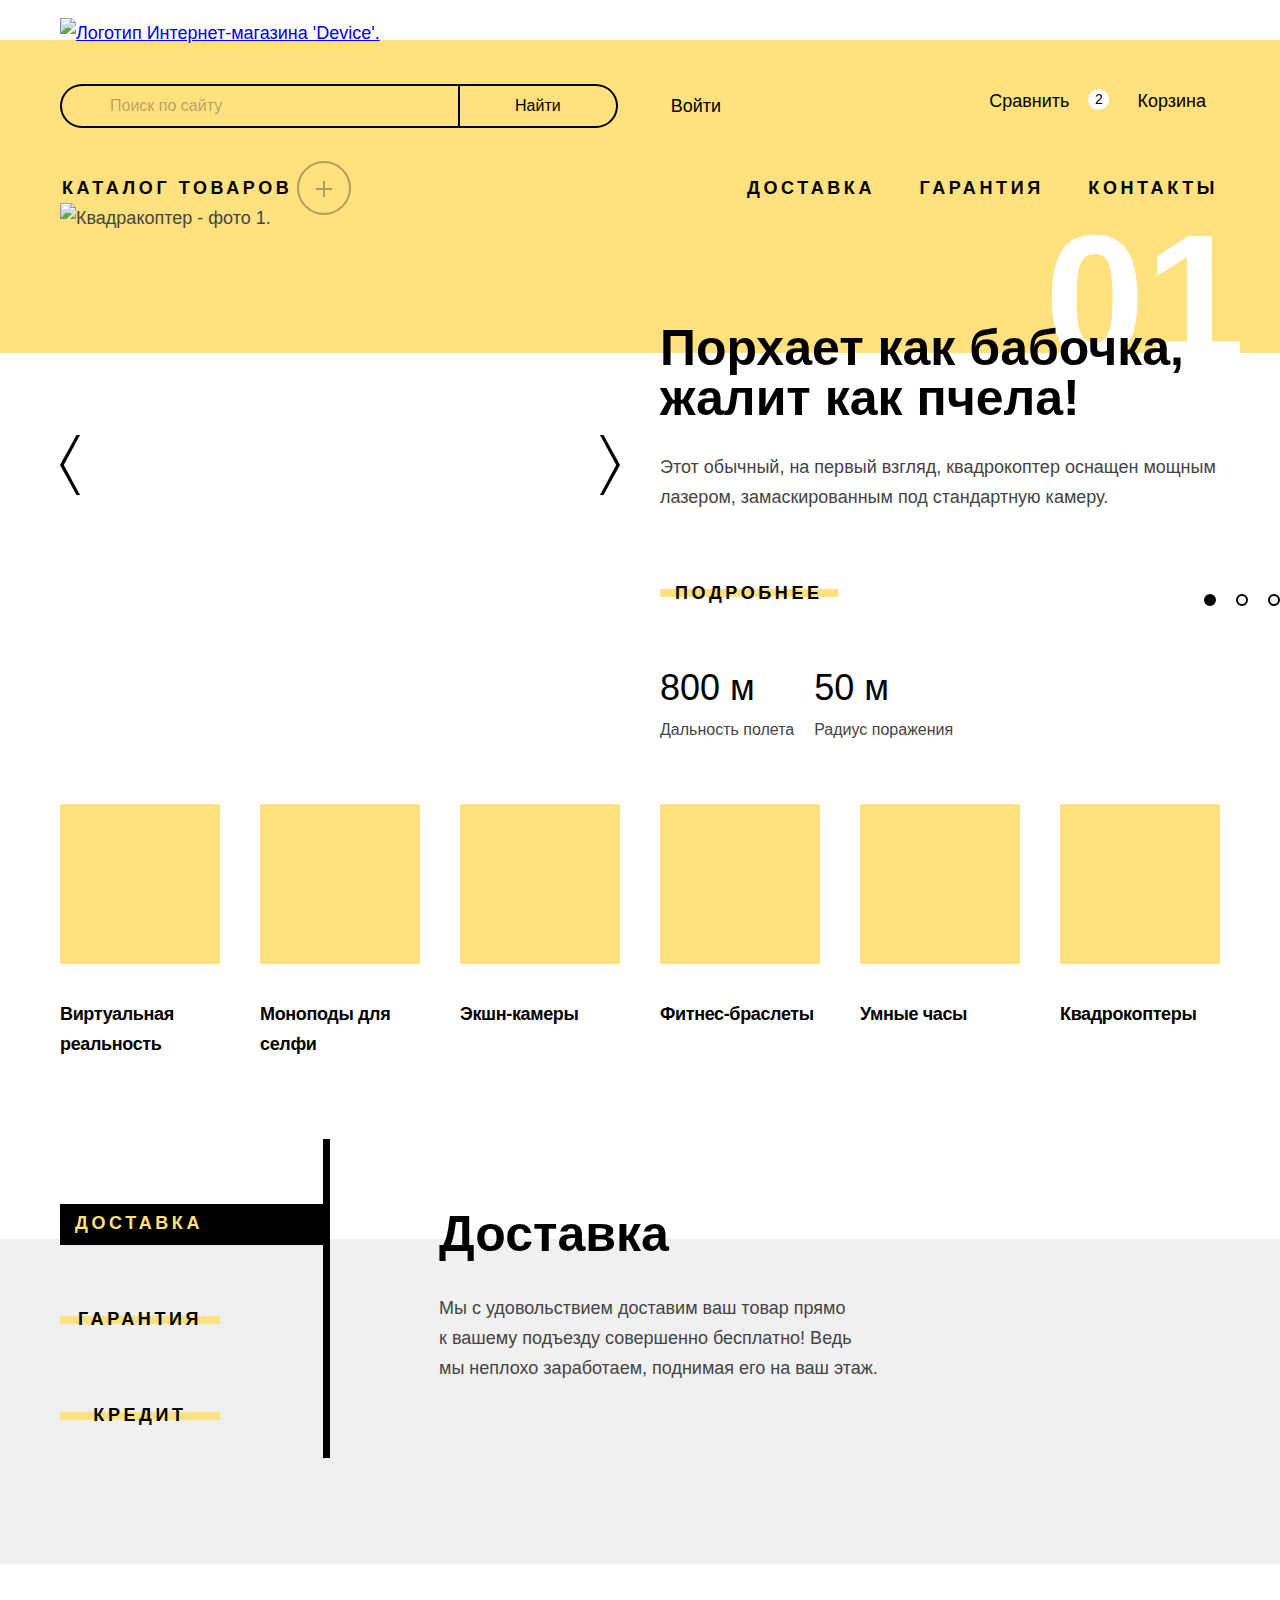
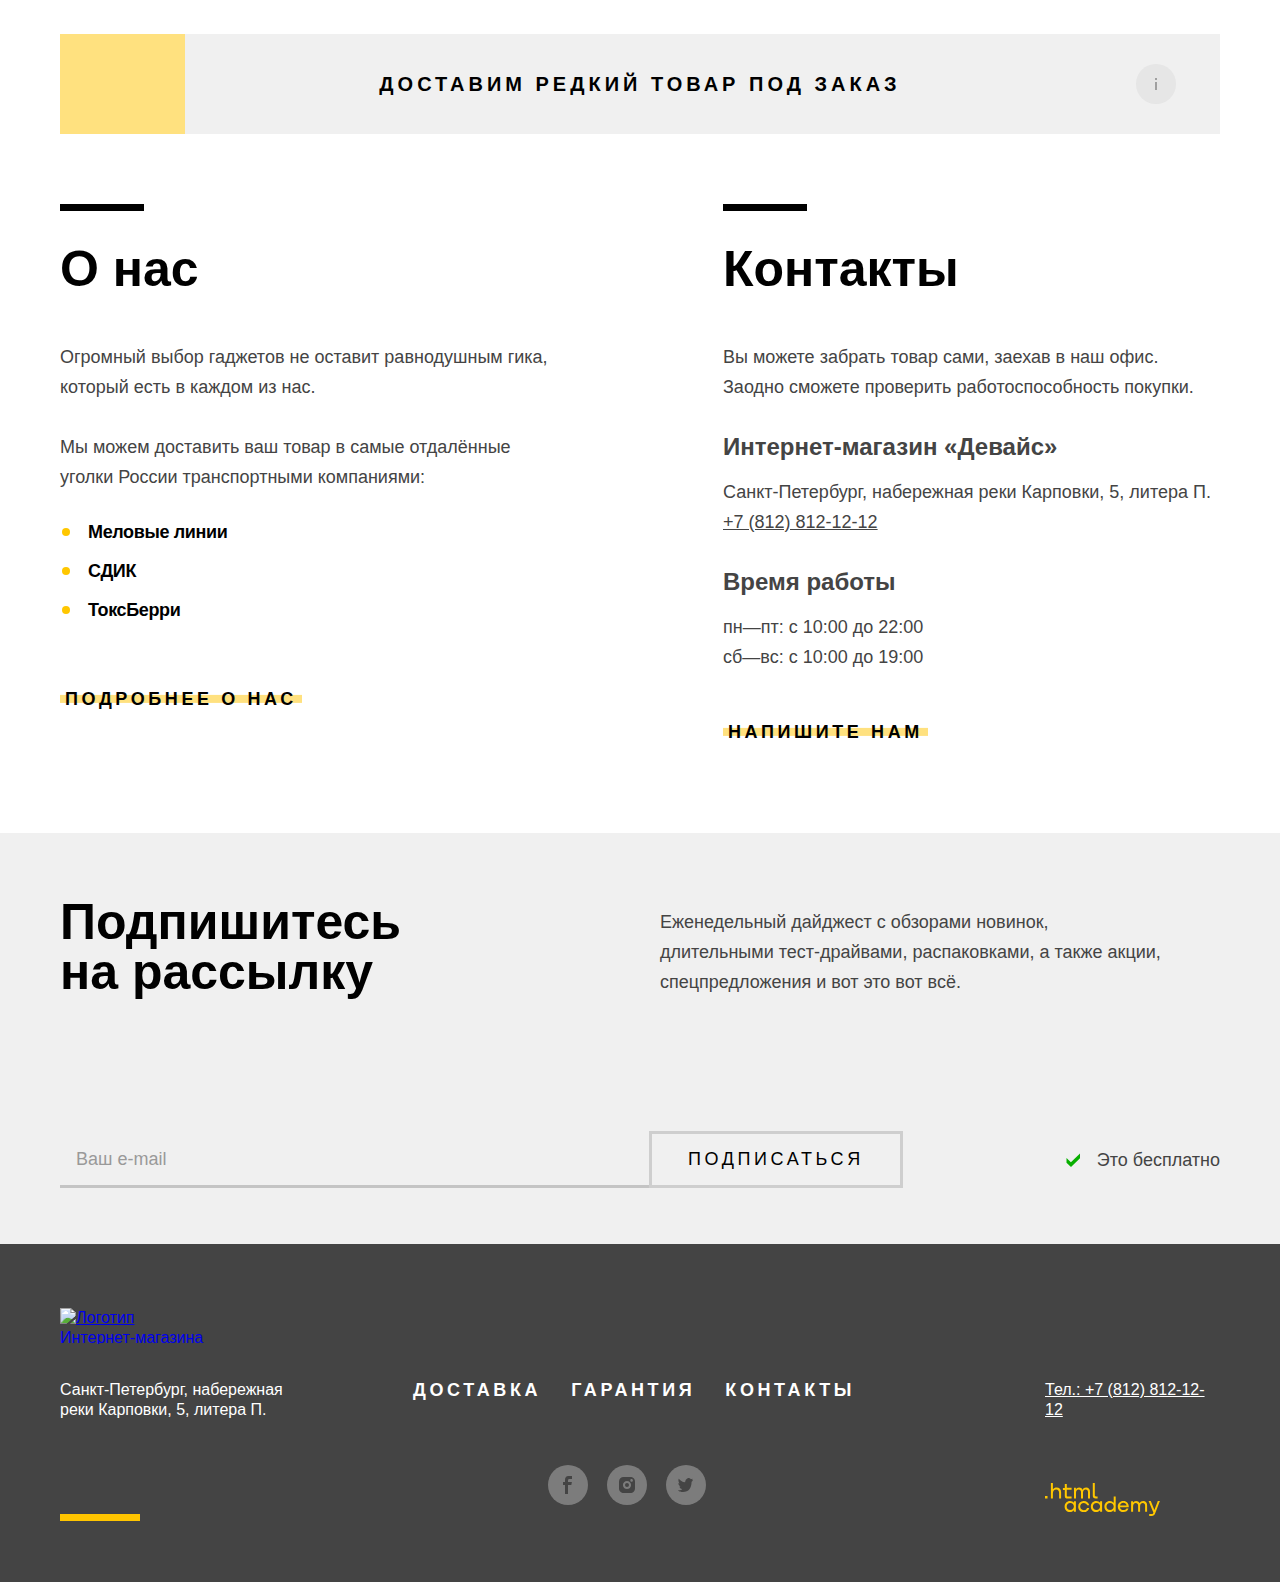
==== commit 89a523b6: "Начат стайлгайд" ====
--- a/index.html
+++ b/index.html
@@ -18,7 +18,7 @@
           <div class="user-left-wrapper">
             <form class="search-form" action="https://echo.htmlacademy.ru" method="post">
               <label class="visually-hidden" for="search-field">Строка поиска</label>
-              <input class="search-field" placeholder="Текст поиска" type="search" id="search-field" name="search-field">
+              <input class="search-field" placeholder="Поиск по сайту" type="search" id="search-field" name="search-field">
               <button class="search-button" type="submit">Найти</button>
             </form>
             <a class="user-menu-link icon-auth" href="#">Войти</a>
@@ -32,56 +32,18 @@
                 <span class="products-number">2</span>
                 Корзина
               </button>
-              <!--
-              <div class="popover popover-cart popover-open"> <!--  popover-open -->
-                <!-- <button class="popover-close-button button button-light" type="button">
-                  2
-                  <span class="visually-hidden">Закрыть</span>
-                </button> -->
-                <!--
-                <div class="popover-content">
-                  <h2 class="visually-hidden">Корзина</h2>
-                  <ul class="cart-items-list">
-                    <li class="cart-item">
-                      <a class="cart-item-link" href="#">
-                        <img class="cart-item-image" src="img/hotels/hotel-2-small.png" width="48" height="48" alt="Общий вид Desert Quail Inn">
-                        <p class="cart-item-title">Любительская селфи-палка</p>
-                      </a>
-                      <button type="button" class="cart-item-button button">
-                        <svg width="16" height="16" viewBox="0 0 16 16" fill="none" xmlns="http://www.w3.org/2000/svg">
-                          <path d="M15.3 2.3H.6c-.3 0-.6.2-.6.5s.3.6.6.6h1.7v12c0 .3.3.6.6.6h10.2c.3 0 .6-.3.6-.6v-12h1.7c.3 0 .6-.3.6-.6s-.4-.5-.7-.5Zm-2.8 12.5H3.4V3.4h9.1v11.4ZM6.2 1.2h3.4c.3 0 .6-.3.6-.6S10 0 9.7 0H6.2c-.3 0-.5.3-.5.6s.2.6.5.6Z"/><path d="M6.2 12c.3 0 .6-.3.6-.6V5.7c0-.3-.3-.6-.6-.6s-.6.3-.6.6v5.7c.1.3.3.6.6.6ZM9.7 12c.3 0 .6-.3.6-.6V5.7c0-.3-.3-.6-.6-.6s-.6.4-.6.6v5.7c0 .3.2.6.6.6Z"/>
-                        </svg>
-                        <span class="visually-hidden">Удалить из корзины</span>
-                      </button>
-                    </li>
-                    <li class="cart-item">
-                      <a class="cart-item-link" href="#">
-                        <img class="cart-item-image" src="img/hotels/hotel-3-small.png" width="48" height="48" alt="Общий вид Villas at Poco Diablo">
-                        <p class="cart-item-title">Профессиональная селфи-палка</p>
-                      </a>
-                      <button type="button" class="cart-item-button button">
-                        <svg width="16" height="16" viewBox="0 0 16 16" fill="none" xmlns="http://www.w3.org/2000/svg">
-                          <path d="M15.3 2.3H.6c-.3 0-.6.2-.6.5s.3.6.6.6h1.7v12c0 .3.3.6.6.6h10.2c.3 0 .6-.3.6-.6v-12h1.7c.3 0 .6-.3.6-.6s-.4-.5-.7-.5Zm-2.8 12.5H3.4V3.4h9.1v11.4ZM6.2 1.2h3.4c.3 0 .6-.3.6-.6S10 0 9.7 0H6.2c-.3 0-.5.3-.5.6s.2.6.5.6Z"/><path d="M6.2 12c.3 0 .6-.3.6-.6V5.7c0-.3-.3-.6-.6-.6s-.6.3-.6.6v5.7c.1.3.3.6.6.6ZM9.7 12c.3 0 .6-.3.6-.6V5.7c0-.3-.3-.6-.6-.6s-.6.4-.6.6v5.7c0 .3.2.6.6.6Z"/>
-                        </svg>
-                        <span class="visually-hidden">Удалить из корзины</span>
-                      </button>
-                    </li>
-                  </ul>
-                  <a class="button-small button-brown all-button" href="#">Открыть корзину</a>
-                </div>
-              </div>-->
             </li>
           </ul>
         </div>
         <!-- Нижняя строка шапки -->
         <div class="navigation-container">
           <div class="navigation-catalog-container">
-            <a class="navigation-link" href="catalog.html">Каталог товаров
+            <a class="navigation-link" href="#">Каталог товаров
               <span class="icon-pluse"></span>
             </a>
             <ul class="navigation-catalog">
               <li>
-                <a class="navigation-catalog-link" href="#">Виртуальная реальность</a>
+                <a class="navigation-catalog-link" href="#">Виртуальная реальность</a> <!--navigation-catalog-link-current - активный пункт подменю -->
               </li>
               <li>
                 <a class="navigation-catalog-link" href="#">Моноподы для селфи</a>
@@ -96,7 +58,7 @@
                 <a class="navigation-catalog-link" href="#">Умные часы</a>
               </li>
               <li>
-                <a class="navigation-catalog-link" href="#">???</a>
+                <a class="navigation-catalog-link" href="#"></a>
               </li>
               <li>
                 <a class="navigation-catalog-link" href="#">Квадрокоптеры</a>
@@ -105,7 +67,7 @@
           </div>
           <ul class="navigation-list">
             <li class="navigation-item">
-              <a class="navigation-link" href="#">Доставка</a>
+              <a class="navigation-link" href="#">Доставка</a> <!--navigation-link-current - активный пункт меню -->
             </li>
             <li class="navigation-item">
               <a class="navigation-link" href="#">Гарантия</a>
@@ -155,7 +117,7 @@
                     <dd class="parametr-value">50 м</dd>
                   </div>
                 </dl>
-                <a class="button-main" href="#">
+                <a class="button-main" href="#"> <!--button-main-disabled - неактивная кнопка -->
                   <span>Подробнее</span>
                 </a>
               </div>
--- a/styles/styles.css
+++ b/styles/styles.css
@@ -86,6 +86,19 @@
   text-transform: uppercase;
 }
 
+.button-main:focus {
+  outline: 2px solid #AF4FFF;
+}
+
+.button-main-disabled {
+  opacity: 0.3;
+  cursor: default;
+}
+
+.button-main-disabled:focus {
+  outline: none;
+}
+
 .button-main span {
   position: relative;
   z-index: 2;
@@ -108,6 +121,21 @@
 
 .button-main:hover::after {
   transform: scale(1);
+}
+
+/* не могу отключить эффект при ховере - расширение фона кнопки */
+
+.button-main:hover::after + .button-main-disabled {
+  transform: none;
+  transition: none;
+}
+
+.button-main:active {
+  outline: none;
+}
+
+.button-main:active::after {
+  background-color: #FFCC33;
 }
 
 .main-title {
@@ -205,6 +233,23 @@
   border-radius: 50px 0px 0px 50px;
 }
 
+.search-field::placeholder {
+  color:rgba(0, 0, 0, 0.3);
+  opacity: 1;
+}
+
+.search-field:focus {
+  outline: 2px solid #AF4FFF;
+}
+
+.search-field:disabled {
+  opacity: 0.3;
+}
+
+.search-field:disabled:focus {
+  outline: none;
+}
+
 .search-button {
   padding: 10px 55px;
   font-family: "Rubik", sans-serif;
@@ -217,9 +262,33 @@
   cursor: pointer;
 }
 
+.search-button:hover {
+  color: #FFFFFF;
+  background-color: #000000;
+}
+
+.search-button:focus {
+  outline: 2px solid #AF4FFF;
+}
+
+.search-button:active {
+  color: rgba(255, 255, 255, 0.3);
+  background-color: #000000;
+  outline: none;
+}
+
+.search-button:disabled {
+  opacity: 0.3;
+  cursor: default;
+}
+
+.search-button:disabled:focus {
+  outline: none;
+}
+
 .user-menu-link {
   position: relative;
-  padding: 12px;
+  padding: 2px 5px 2px 25px;
   color: #000000;
   background-color: #FFE17F;
   text-decoration: none;
@@ -238,8 +307,8 @@
 }
 
 .icon-auth::before {
-  left: -12px;
-  top: 21px;
+  left: 0;
+  top: 12px;
   width: 13px;
   height: 12px;
   background-image: url("../images/icon-auth.svg");
@@ -261,18 +330,18 @@
 }
 
 .wrapper-item:not(:first-child) {
-  margin-left: 61px;
+  margin-left: 18px;
 }
 
 .wrapper-item .user-menu-link {
   position: relative;
   display: block;
-  padding: 12px 5px 12px 12px;
+  padding: 2px 5px 2px 25px;
 }
 
 .wrapper-item .user-menu-link::before {
-  left: -12px;
-  top: 21px;
+  left: 0;
+  top: 12px;
   width: 10px;
   height: 12px;
   background-image: url("../images/icon-compare.svg");
@@ -280,7 +349,7 @@
 
 .user-menu-button {
   position: relative;
-  padding: 12px 5px 12px 12px;
+  padding: 2px 14px 2px 45px;
   color: #000000;
   background-color: #FFE17F;
   border: none;
@@ -289,8 +358,8 @@
 }
 
 .wrapper-item .user-menu-button::before {
-  left: -16px;
-  top: 17px;
+  left: 12px;
+  top: 9px;
   width: 16px;
   height: 14px;
   background-image: url("../images/icon-cart.svg");
@@ -300,8 +369,8 @@
   position: absolute;
   display: grid;
   place-items: center;
-  left: -33px;
-  bottom: 17px;
+  left: -4px;
+  top: 5px;
   z-index: 2;
   width: 21px;
   height: 21px;
@@ -311,13 +380,32 @@
   border-radius: 50%;
 }
 
+.user-menu-link:hover,
+.user-menu-button:hover {
+  opacity: 0.6;
+}
+
+.user-menu-link:focus,
+.user-menu-button:focus {
+  outline: 2px solid #AF4FFF;
+}
+
+.user-menu-link:active,
+.user-menu-button:active {
+  outline: none;
+  opacity: 0.3;
+}
+
 .navigation-container {
   display: flex;
   justify-content: space-between;
 }
 
+/* остановилась здесь */
+
 .navigation-link {
   position: relative;
+  padding: 2px;
   font-family: "Raleway", sans-serif;
   font-weight: 800;
   font-size: 18px;
@@ -329,14 +417,55 @@
   text-transform: uppercase;
 }
 
+.navigation-link-current,
+.navigation-catalog-link-current {
+  padding-bottom: 6px;
+}
+
+.navigation-link-current::before,
+.navigation-catalog-link-current::before {
+  position: absolute;
+  content: "";
+  height: 2px;
+  right: 4px;
+  bottom: 2px;
+  left: 1px;
+  background-color: #000000;
+}
+
+.navigation-link:hover,
+.navigation-catalog-link:hover {
+  opacity: 0.6;
+}
+
+.navigation-link:focus,
+.navigation-catalog-link:focus {
+  outline: 2px solid #AF4FFF;
+}
+
+.navigation-link:active,
+.navigation-catalog-link:active {
+  opacity: 0.3;
+  outline: none;
+}
+
 .navigation-catalog-container .navigation-link {
-  margin-right: 10px;
+  padding: 17px 59px 17px 2px;
+}
+
+.navigation-catalog-container .navigation-link:focus-within + .navigation-catalog {
+  display: flex;
+}
+
+.navigation-catalog-container .navigation-link:active + .navigation-catalog {
+  display: flex;
+  outline: none;
 }
 
 .icon-pluse {
   position: absolute;
-  bottom: -15px;
-  right: -65px;
+  top: 0;
+  right: 0;
   width: 50px;
   height: 50px;
   border: 2px solid #000000;
@@ -359,6 +488,14 @@
   transform: rotate(-90deg);
 }
 
+.icon-pluse:hover,
+.icon-pluse:active {
+  opacity: 1;
+}
+
+.navigation-catalog-container .navigation-link:focus-within .icon-pluse::after {
+  transform: none;
+}
 
 .navigation-catalog {
   display: flex;
@@ -382,6 +519,8 @@
 }
 
 .navigation-catalog-link {
+  position: relative;
+  padding: 2px;
   font-size: 16px;
   line-height: 18px;
   color: #000000;
@@ -389,6 +528,17 @@
   text-decoration: none;
 }
 
+.navigation-catalog-link-current {
+  padding-bottom: 6px;
+}
+
+.navigation-catalog-link-current::before {
+  height: 1px;
+  right: 2px;
+  left: 2px;
+  bottom: 2px;
+}
+
 .navigation-list {
   display: flex;
   justify-content: space-between;
@@ -444,12 +594,26 @@
 .slider-button {
   width: 20px;
   height: 60px;
+  padding: 2px;
   border: none;
   cursor: pointer;
   background-color: transparent;
   background-image: url("../images/slider/slider-arrow.svg");
   background-repeat: no-repeat;
   background-position: center;
+}
+
+.slider-button:hover {
+  opacity: 0.6;
+}
+
+.slider-button:focus {
+  outline: 2px solid #AF4FFF;
+}
+
+.slider-button:active {
+  outline: none;
+  opacity: 0.3;
 }
 
 .slider-next {
@@ -526,6 +690,10 @@
   margin-bottom: 59px;
 }
 
+.slider-right-wrapper .button-main span {
+  padding: 10px;
+}
+
 .slider-pagination {
   position: absolute;
   right: -70px;
@@ -545,13 +713,26 @@
   width: 12px;
   height: 12px;
   margin: 0;
-  padding: 0;
+  padding: 2px;
   background-color: #FFFFFF;
   border: 2px solid #000000;
   border-radius: 50%;
   cursor: pointer;
 }
 
+.slider-pagination-button:hover {
+  opacity: 0.6;
+}
+
+.slider-pagination-button:focus {
+  outline: 2px solid #AF4FFF;
+}
+
+.slider-pagination-button:active {
+  outline: none;
+  opacity: 0.3;
+}
+
 .slider-pagination-button-current {
   background-color: #000000;
 }
@@ -580,6 +761,18 @@
   height: 160px;
   bottom: 95px;
   background-color: #FFE17F;
+}
+
+.catalog-section-link:hover::before {
+  background-color: #FFC700;
+}
+
+.catalog-section-link:focus {
+  outline: 2px solid #AF4FFF;
+}
+
+.catalog-section-link:active {
+  opacity: 0.3;
 }
 
 .virtual-reality::after {
@@ -1354,8 +1547,8 @@
   left: 0;
   right: 0;
   bottom: 100%;
-  width: 19px;
-  height: 9px;
+  width: 14px;
+  height: 6px;
   margin-left: auto;
   margin-right: auto;
   background-image: url("../images/modal/info-text-arrow.svg");
@@ -1704,8 +1897,6 @@
   outline: none;
 } */
 
-/* остановилась здесь */
-
 /* Radio */
 .control-input[type="radio"] + .control-mark {
   border-radius: 50%;
@@ -1831,6 +2022,10 @@
   list-style-type: none;
 }
 
+.product-card {
+  position: relative;
+}
+
 .product-card-link {
   color: #000000;
   text-decoration: none;
@@ -1838,6 +2033,15 @@
 
 .product-card-image {
   display: block;
+}
+
+/* не работает - остановилась здесь */
+.product-card-link:hover {
+  opacity: 0.4;
+}
+
+.product-card-link:hover + .product-card-title {
+  color: rgba(0, 0, 0, 0.6);
 }
 
 .product-card-content {
@@ -1865,6 +2069,12 @@
   line-height: 21px;
   color: #444444;
   background-color: #FFFFFF;
+}
+
+.product-card .button-main {
+  position: absolute;
+  top: 40%;
+  left: 30%;
 }
 
 .pagination-show-more {
@@ -1930,30 +2140,34 @@
 .popover {
   position: absolute;
   top: 50px;
-  right: 0;
+  right: -60px;
   z-index: 2;
   display: none;
   box-sizing: border-box;
-  width: 280px;
-  padding: 20px;
+  width: 320px;
+  padding-bottom: 20px;
   font-family: "Rubik", sans-serif;
+  font-size: 16px;
+  line-height: 20px;
   color: #ffffff;
   background-color: #000000;
   min-height: 135px;
   /* box-shadow: 0 18px 40px rgba(79, 70, 60, 0.16); */
 }
 
-/* .popover-open::before {
-  position: absolute;
-  width: 20px;
-  height: 9px;
-  top: -9px;
-  left: 187px;
-  background-image: url("../img/favorites-arrow.svg");
+.popover-open::before {
+  position: absolute;
+  content: "";
+  left: 0;
+  right: 0;
+  bottom: 100%;
+  width: 14px;
+  height: 6px;
+  margin-left: auto;
+  margin-right: auto;
+  background-image: url("../images/modal/info-text-arrow.svg");
   background-repeat: no-repeat;
-  content: "";
-} */
-
+}
 
 .popover-open {
   display: block;
@@ -1973,22 +2187,6 @@
 
 .popover-user {
   width: 300px;
-} */
-
-/* .popover-close-button {
-  position: absolute;
-  top: 0;
-  right: 0;
-
-  width: 72px;
-  height: 70px;
-}
-
-.popover-cart .popover-close-button {
-  padding-left: 44px;
-  background-image: url("../images/cart-popover.svg");
-  background-repeat: no-repeat;
-  background-position: 27px center;
 } */
 
 .popover-content {
@@ -2018,98 +2216,138 @@
   display: flex;
   flex-direction: column;
   margin: 0;
-  padding: 0;
+  padding: 20px;
   list-style-type: none;
 }
 
 .cart-item {
+  position: relative;
   display: grid;
   grid-template-columns: 255px 15px;
   column-gap: 10px;
   align-items: flex-start;
-  border-bottom: 1px solid rgba(255, 255, 255, 0.1);
-}
-
-/* .favorites-item + .favorites-item {
-  margin-top: 25px;
-} */
+  margin-bottom: 20px;
+}
+
+.cart-item:not(:first-child) {
+  margin-top: 20px;
+}
+
+.cart-item:not(:last-child)::after {
+  position: absolute;
+  content: "";
+  width: 320px;
+  height: 1px;
+  left: -20px;
+  bottom: -20px;
+  background-color: rgba(255, 255, 255, 0.1);
+}
 
 .cart-item-link {
   display: grid;
-  grid-template-columns: 39px 170px;
+  grid-template-columns: 39px 193px;
   column-gap: 23px;
   padding: 2px;
-  align-items: center;
+  align-items: flex-start;
+  color: #FFFFFF;
+  background-color: #000000;
   text-decoration: none;
-  outline: 3px solid transparent;
-
-}
-
-.cart-item-image {
-  grid-column: 1 / 2;
-  grid-row: 1 / 3;
+  /* outline: 3px solid transparent; */
+
+}
+
+.cart-item-link:hover {
+  opacity: 0.6;
+}
+
+.cart-item-link:focus {
+  outline: 2px solid #AF4FFF;
+}
+
+.cart-item-link:active {
+  opacity: 0.3;
+  outline: none;
 }
 
 .cart-item-title {
   grid-column: 2 / 3;
-  grid-row: 1 / 2;
-  margin: 0;
-  font-family: "PT Sans", sans-serif;
-  font-size: 18px;
-  line-height: 40px;
-  font-weight: 700;
-  color: #000000;
-}
-
-.cart-item-subtitle {
+}
+
+.cart-item-button {
   grid-column: 2 / 3;
-  grid-row: 2 / 3;
-  margin: 0;
-  margin-top: -5px;
-  font-family: "PT Sans", sans-serif;
-  font-size: 16px;
-  line-height: 40px;
-  color: #333333;
-}
-
-.cart-item .button {
-  grid-column: 2 / 3;
-  padding: 10px;
+  padding: 2px;
   background-color: transparent;
   border: none;
 }
 
-.cart-item .button svg {
-  fill: rgba(0, 0, 0, 0.2);
-}
-
-.button:hover svg {
-  fill: #000000;
-}
-
-.button:focus {
-  outline: 3px solid #83B3D3;
-  border-radius: 10px;
-}
-
-.button:focus svg {
-  fill: #000000;
-}
-
-.button:active {
+.cart-item-button svg {
+  fill: rgba(255, 255, 255, 1);
+}
+
+.cart-item-button:hover svg {
+  fill: rgba(255, 255, 255, 0.6);
+}
+
+.cart-item-button:focus {
+  outline: 2px solid #AF4FFF;
+}
+
+.cart-item-button:active {
   outline: none;
 }
 
-.button:active svg {
-  fill: rgba(0, 0, 0, 0.1);
-}
-
-.popover-content .all-button {
-  margin-top: 25px;
-  margin-left: -25px;
-  padding: 20px 25px 20px 25px;
-  width: 100%;
-  display: inline-block;
-  border-radius: 0px 0px 20px 20px;
-}
-
+.cart-item-button:active svg {
+  fill: rgba(255, 255, 255, 0.3);
+}
+
+.cart-main-info {
+  display: flex;
+  justify-content: space-between;
+  align-items: center;
+  padding: 0 20px;
+  margin: 0;
+  margin-bottom: 20px;
+  background-color: #1A1A1A;
+}
+
+.all-button {
+  box-sizing: border-box;
+  display: block;
+  margin: 0 auto;
+  padding: 15px 21px;
+  width: 280px;
+  border: 2px solid #000000;
+  color: #000000;
+  background-color: #FFFFFF;
+  font-family: "Raleway", sans-serif;
+  font-size: 18px;
+  line-height: 21px;
+  font-weight: 800;
+  letter-spacing: 0.2em;
+  text-decoration: none;
+  text-transform: uppercase;
+  text-align: center;
+}
+
+.all-button:hover {
+  background-color: #FFE17F;
+}
+
+.all-button:focus {
+  outline: 2px solid #AF4FFF;
+}
+
+.all-button:active {
+  color: rgba(0, 0, 0, 0.3);
+  background-color: #FFE17F;
+  outline: none;
+}
+
+.all-button-disabled,
+.all-button-disabled:hover,
+.all-button-disabled:focus {
+  color: rgba(0, 0, 0, 0.3);
+  background-color: #FFFFFF;
+  outline: none;
+  cursor: default;
+}
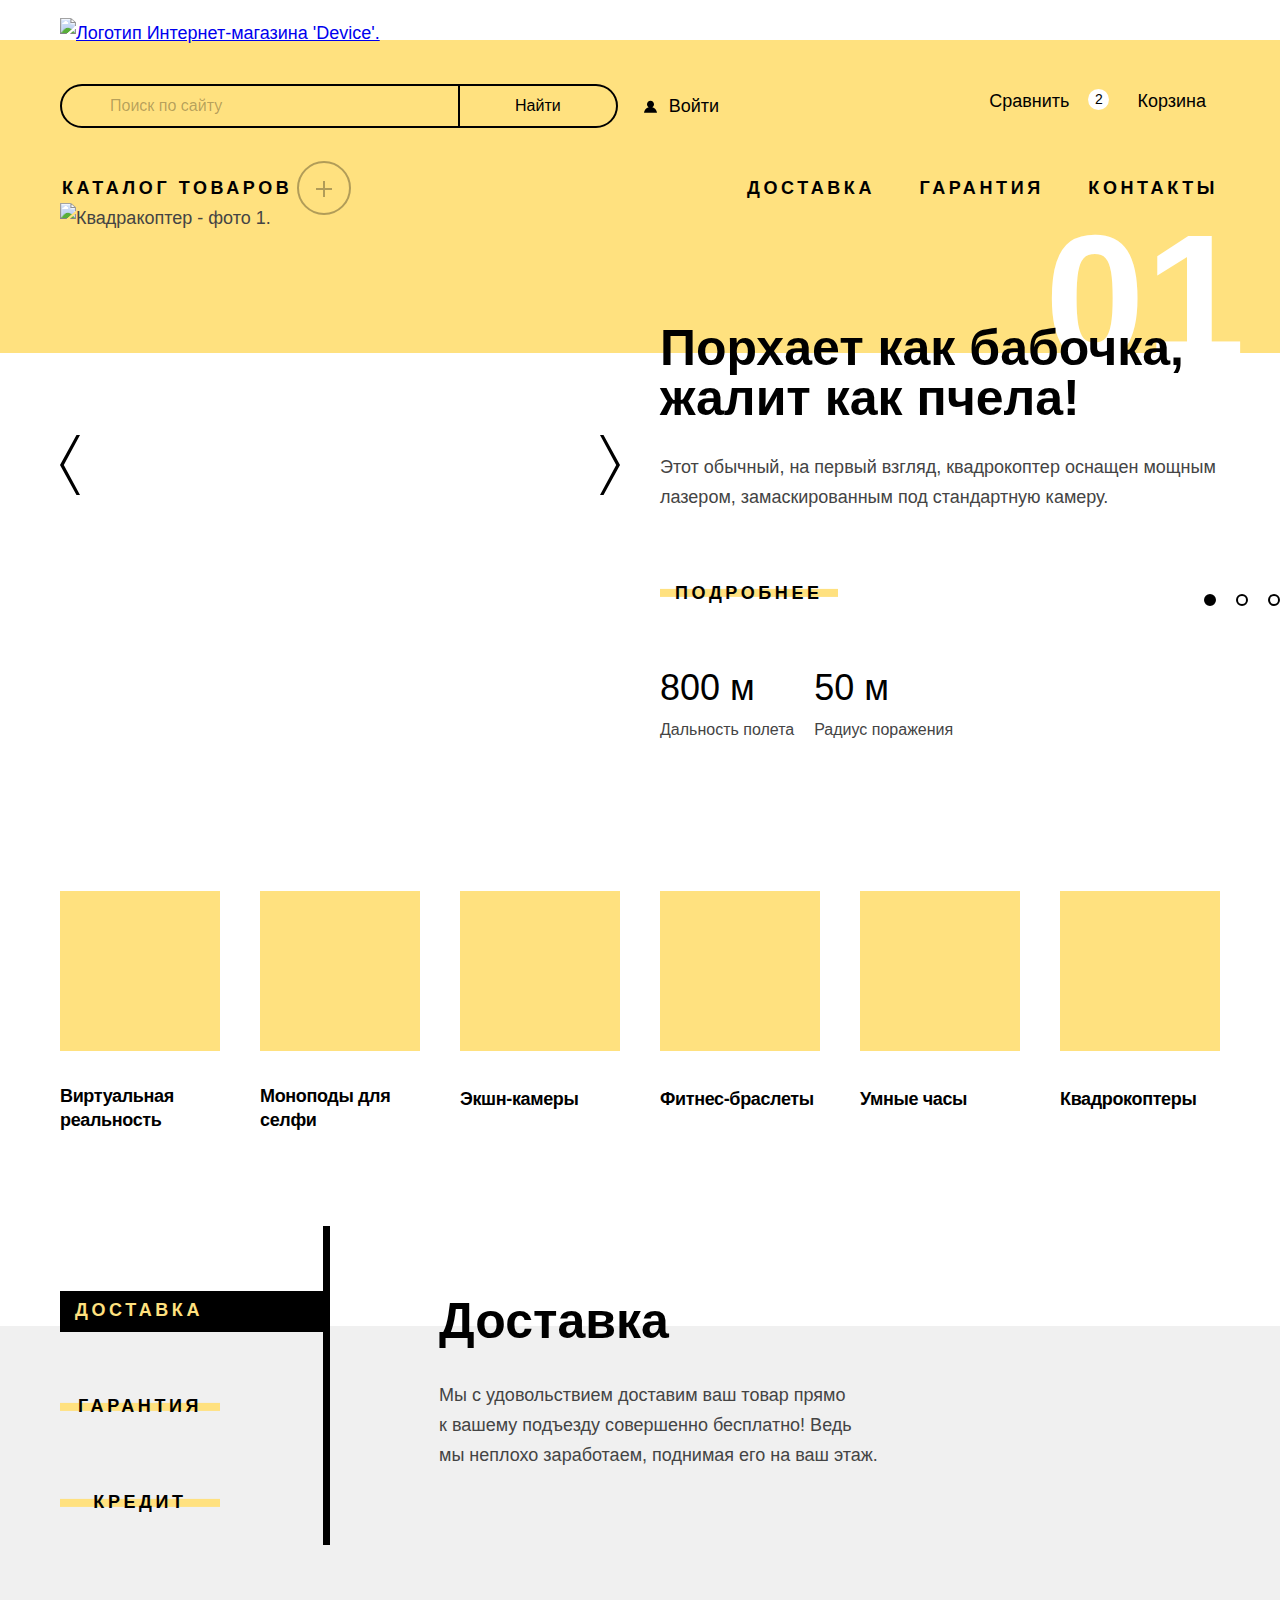
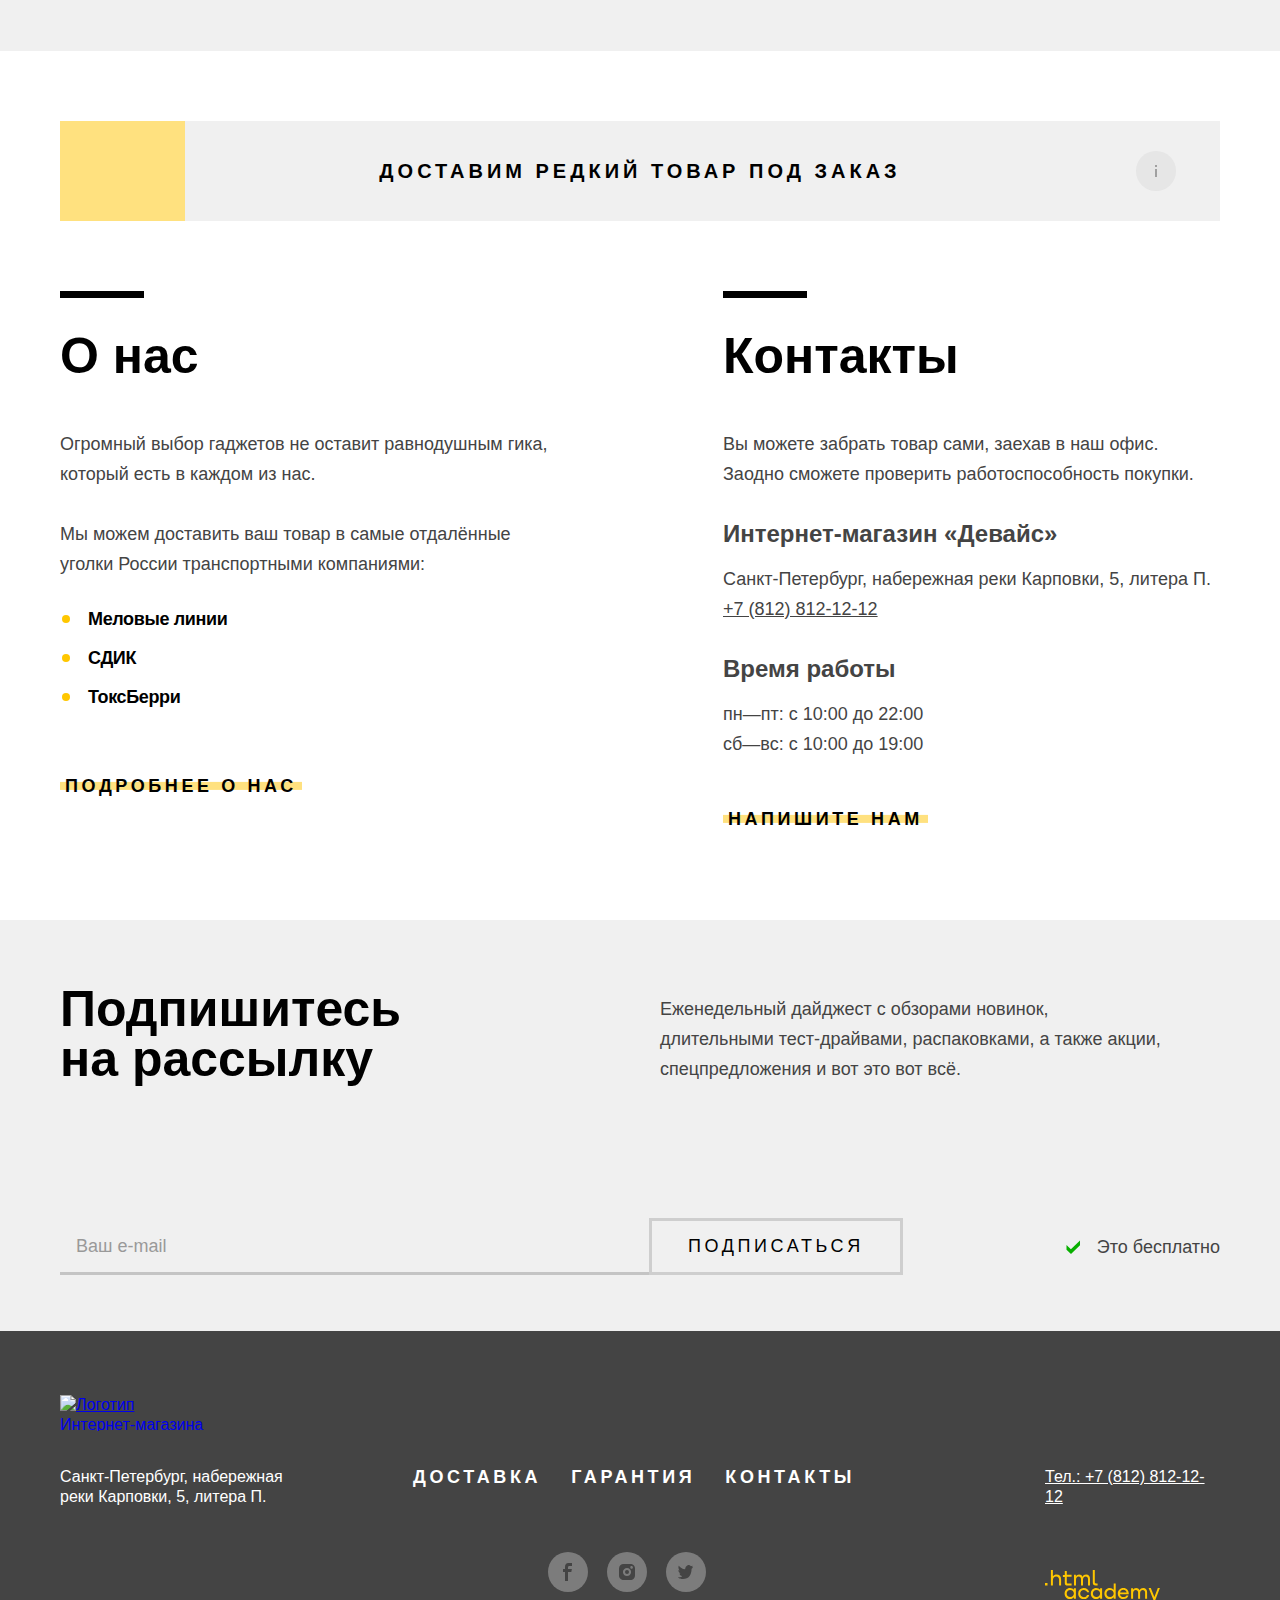
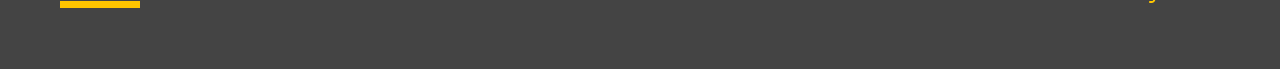
==== commit 29c72ad6: "Верстка без PixelPerfect" ====
--- a/index.html
+++ b/index.html
@@ -18,7 +18,7 @@
           <div class="user-left-wrapper">
             <form class="search-form" action="https://echo.htmlacademy.ru" method="post">
               <label class="visually-hidden" for="search-field">Строка поиска</label>
-              <input class="search-field" placeholder="Поиск по сайту" type="search" id="search-field" name="search-field">
+              <input class="search-field" placeholder="Поиск по сайту" type="search" id="search-field" name="search-field" required>
               <button class="search-button" type="submit">Найти</button>
             </form>
             <a class="user-menu-link icon-auth" href="#">Войти</a>
@@ -213,23 +213,23 @@
         <section class="catalog-sections container">
           <h2 class="visually-hidden">Разделы каталога</h2>
           <ul class="catalog-list">
-            <li class="catalog-list-item">
-              <a class="catalog-section-link virtual-reality" href="#">Виртуальная реальность</a>
-            </li>
-            <li class="catalog-list-item">
-              <a class="catalog-section-link monopods-for-selfie" href="#">Моноподы для селфи</a>
-            </li>
-            <li class="catalog-list-item">
-              <a class="catalog-section-link action-cameras" href="#">Экшн-камеры</a>
-            </li>
-            <li class="catalog-list-item">
-              <a class="catalog-section-link fitness-bracelets" href="#">Фитнес-браслеты</a>
-            </li>
-            <li class="catalog-list-item">
-              <a class="catalog-section-link smart-watches" href="#">Умные часы</a>
-            </li>
-            <li class="catalog-list-item">
-              <a class="catalog-section-link quadcopters" href="#">Квадрокоптеры</a>
+            <li class="catalog-list-item virtual-reality">
+              <a class="catalog-section-link" href="#">Виртуальная реальность</a>
+            </li>
+            <li class="catalog-list-item monopods-for-selfie">
+              <a class="catalog-section-link" href="#">Моноподы для селфи</a>
+            </li>
+            <li class="catalog-list-item action-cameras">
+              <a class="catalog-section-link" href="#">Экшн-камеры</a>
+            </li>
+            <li class="catalog-list-item fitness-bracelets">
+              <a class="catalog-section-link" href="#">Фитнес-браслеты</a>
+            </li>
+            <li class="catalog-list-item smart-watches">
+              <a class="catalog-section-link" href="#">Умные часы</a>
+            </li>
+            <li class="catalog-list-item quadcopters">
+              <a class="catalog-section-link" href="#">Квадрокоптеры</a>
             </li>
           </ul>
         </section>
@@ -418,9 +418,10 @@
               <label class="form-label" for="order-name">Ваше имя:</label>
               <input class="field order-name" type="text" id="order-name" name="order-name" placeholder="Введите имя">
             </div>
-            <div class="field-group">
+            <div class="field-group field-error"> <!-- field-error - ошибочные данные -->
               <label class="form-label" for="order-email">Ваш e-mail:</label>
               <input class="field order-email" type="text" id="order-email" name="order-email" placeholder="Введите e-mail">
+              <span class="field-truth-show">Забавный у вас адрес</span> <!-- field-error-show - текст ошибки-->
             </div>
             <div class="field-group">
               <label class="form-label" for="order-comment">Что нужно привезти:</label>
--- a/styles/styles.css
+++ b/styles/styles.css
@@ -1,4 +1,4 @@
-/* @font-face {
+@font-face {
   font-family: "Rubik";
   font-style: normal;
   font-weight: 400;
@@ -12,9 +12,9 @@
   font-weight: 700;
   src: url("../fonts/rubik/rubik-700.woff2") format("woff2");
   font-display: swap;
-} */
-
-@font-face {
+}
+
+/*@font-face {
   font-family: "Rubik";
   font-style: normal;
   font-weight: 400;
@@ -28,7 +28,7 @@
   font-weight: 700;
   src: url("fonts/rubik/rubik-700.woff2") format("woff2");
   font-display: swap;
-}
+}*/
 
 @font-face {
   font-family: "Raleway";
@@ -75,7 +75,6 @@
   position: relative;
   align-self: flex-start;
   padding: 10px 5px;
-  transition: all 0.3s ease-in;
   font-family: "Raleway", sans-serif;
   font-weight: 800;
   font-size: 18px;
@@ -123,19 +122,16 @@
   transform: scale(1);
 }
 
-/* не могу отключить эффект при ховере - расширение фона кнопки */
-
-.button-main:hover::after + .button-main-disabled {
-  transform: none;
-  transition: none;
-}
-
 .button-main:active {
   outline: none;
 }
 
 .button-main:active::after {
   background-color: #FFCC33;
+}
+
+.button-main-disabled:hover::after {
+  transform: scaleY(0.2);
 }
 
 .main-title {
@@ -233,21 +229,22 @@
   border-radius: 50px 0px 0px 50px;
 }
 
+.search-field:focus {
+  outline: 2px solid #AF4FFF;
+  outline-offset: 2px;
+}
+
+.search-field:disabled {
+  opacity: 0.3;
+}
+
+.search-field:disabled:focus {
+  outline: none;
+}
+
 .search-field::placeholder {
   color:rgba(0, 0, 0, 0.3);
   opacity: 1;
-}
-
-.search-field:focus {
-  outline: 2px solid #AF4FFF;
-}
-
-.search-field:disabled {
-  opacity: 0.3;
-}
-
-.search-field:disabled:focus {
-  outline: none;
 }
 
 .search-button {
@@ -255,6 +252,7 @@
   font-family: "Rubik", sans-serif;
   font-size: 16px;
   line-height: 20px;
+  color: #000000;
   background-color: transparent;
   border: 2px solid #000000;
   border-left-width: 1px;
@@ -269,6 +267,7 @@
 
 .search-button:focus {
   outline: 2px solid #AF4FFF;
+  outline-offset: 2px;
 }
 
 .search-button:active {
@@ -282,8 +281,14 @@
   cursor: default;
 }
 
-.search-button:disabled:focus {
-  outline: none;
+.search-button:disabled:hover {
+  color: #000000;
+  background-color: transparent;
+}
+
+.search-button:disabled:active {
+  color: #000000;
+  background-color: transparent;
 }
 
 .user-menu-link {
@@ -294,9 +299,9 @@
   text-decoration: none;
 }
 
-.icon-auth {
+/* .icon-auth {
   margin-left: 28px;
-}
+} */
 
 .user-menu-link::before,
 .icon-auth::before,
@@ -308,9 +313,9 @@
 
 .icon-auth::before {
   left: 0;
-  top: 12px;
+  top: 11px;
   width: 13px;
-  height: 12px;
+  height: 13px;
   background-image: url("../images/icon-auth.svg");
 }
 
@@ -401,8 +406,6 @@
   justify-content: space-between;
 }
 
-/* остановилась здесь */
-
 .navigation-link {
   position: relative;
   padding: 2px;
@@ -453,7 +456,7 @@
   padding: 17px 59px 17px 2px;
 }
 
-.navigation-catalog-container .navigation-link:focus-within + .navigation-catalog {
+.navigation-catalog-container:focus-within .navigation-catalog {
   display: flex;
 }
 
@@ -554,7 +557,7 @@
 
 .slider-container {
   position: relative;
-  margin-bottom: 108px;
+  /* margin-bottom: 108px; */
   padding-bottom: 108px;
 }
 
@@ -609,6 +612,7 @@
 
 .slider-button:focus {
   outline: 2px solid #AF4FFF;
+  outline-offset: 2px;
 }
 
 .slider-button:active {
@@ -726,6 +730,7 @@
 
 .slider-pagination-button:focus {
   outline: 2px solid #AF4FFF;
+  outline-offset: 2px;
 }
 
 .slider-pagination-button:active {
@@ -752,96 +757,61 @@
 
 .catalog-list-item {
   position: relative;
-}
-
-.catalog-section-link::before {
-  position: absolute;
+  padding-top: 33px;
+}
+
+.catalog-list-item::before {
+  position: relative;
   content: "";
+  display: block;
   width: 160px;
   height: 160px;
-  bottom: 95px;
+  bottom: 33px;
   background-color: #FFE17F;
-}
-
-.catalog-section-link:hover::before {
+  background-repeat: no-repeat;
+  background-position: center;
+}
+
+.catalog-list-item.virtual-reality::before {
+  background-image: url("../images/catalog-sections/virtual-reality.svg");
+}
+
+.catalog-list-item.monopods-for-selfie::before {
+  background-image: url("../images/catalog-sections/monopods-for-selfie.svg");
+  background-position: bottom 0px center;
+}
+
+.catalog-list-item.action-cameras::before {
+  background-image: url("../images/catalog-sections/action-cameras.svg");
+}
+
+.catalog-list-item.fitness-bracelets::before {
+  background-image: url("../images/catalog-sections/fitness-bracelets.svg");
+}
+
+.catalog-list-item.smart-watches::before {
+  background-image: url("../images/catalog-sections/smart-watches.svg");
+}
+
+.catalog-list-item.quadcopters::before {
+  background-image: url("../images/catalog-sections/quadcopters.svg");
+}
+.catalog-list-item:hover::before {
   background-color: #FFC700;
 }
 
-.catalog-section-link:focus {
-  outline: 2px solid #AF4FFF;
-}
-
-.catalog-section-link:active {
+.catalog-list-item:focus-within {
+  outline: 2px solid #AF4FFF;
+  outline-offset: 2px;
+}
+
+.catalog-list-item:active {
   opacity: 0.3;
 }
 
-.virtual-reality::after {
-  position: absolute;
-  content: "";
-  background-image: url("../images/catalog-sections/virtual-reality.svg");
-  background-repeat: no-repeat;
-  width: 97px;
-  height: 55px;
-  bottom: 150px;
-  left: 20%;
-}
-
-.monopods-for-selfie::after {
-  position: absolute;
-  content: "";
-  background-image: url("../images/catalog-sections/monopods-for-selfie.svg");
-  background-repeat: no-repeat;
-  width: 86px;
-  height: 117px;
-  bottom: 95px;
-  left: 20%;
-}
-
-.action-cameras::after {
-  position: absolute;
-  content: "";
-  background-image: url("../images/catalog-sections/action-cameras.svg");
-  background-repeat: no-repeat;
-  width: 71px;
-  height: 87px;
-  bottom: 130px;
-  left: 30%;
-}
-
-.fitness-bracelets::after {
-  position: absolute;
-  content: "";
-  background-image: url("../images/catalog-sections/fitness-bracelets.svg");
-  background-repeat: no-repeat;
-  width: 107px;
-  height: 65px;
-  bottom: 140px;
-  left: 16%;
-}
-
-.smart-watches::after {
-  position: absolute;
-  content: "";
-  background-image: url("../images/catalog-sections/smart-watches.svg");
-  background-repeat: no-repeat;
-  width: 56px;
-  height: 98px;
-  bottom: 125px;
-  left: 34%;
-}
-
-.quadcopters::after {
-  position: absolute;
-  content: "";
-  background-image: url("../images/catalog-sections/quadcopters.svg");
-  background-repeat: no-repeat;
-  width: 132px;
-  height: 69px;
-  bottom: 140px;
-  left: 9%;
-}
-
 .catalog-section-link {
+  display: inline-block;
+  padding-bottom: 14px;
   font-family: "Raleway", sans-serif;
   font-weight: 800;
   font-size: 18px;
@@ -850,6 +820,10 @@
   background-color: #FFFFFF;
   letter-spacing: -0.02em;
   text-decoration: none;
+}
+
+.catalog-section-link:focus {
+  outline: none;
 }
 
 .services {
@@ -920,6 +894,20 @@
   max-width: 280px;
 }
 
+.services-tab-current:hover {
+  color: rgba(255, 225, 127, 0.5);
+}
+
+.services-tab-current:focus {
+  outline: 2px solid #AF4FFF;
+  outline-offset: 2px;
+}
+
+.services-tab-current:active {
+  color: rgba(255, 225, 127, 0.3);
+  outline: none;
+}
+
 .services-tab-content {
   position: relative;
   width: 475px;
@@ -1113,6 +1101,20 @@
   background-color: #ffffff;
 }
 
+.contacts-phone:hover {
+  opacity: 0.6;
+}
+
+.contacts-phone:focus {
+  outline: 2px solid #AF4FFF;
+  outline-offset: 2px;
+}
+
+.contacts-phone:active {
+  opacity: 0.3;
+  outline: none;
+}
+
 .newsletter {
   background-color: #F0F0F0;
 }
@@ -1163,6 +1165,21 @@
   border: none;
   border-bottom: 3px solid #C4C4C4;
 }
+
+.newsletter-field:focus-visible {
+  background-color: #DCDCDC;
+  outline: none;
+}
+
+.newsletter-field:disabled {
+  opacity: 0.5;
+  border-color: #C4C4C4;
+}
+
+/* Invalid */
+/* .newsletter-field:invalid {
+  border-color: #FF3D3D;
+} */
 
 /* Placeholder */
 .newsletter-field::placeholder {
@@ -1182,6 +1199,32 @@
   cursor: pointer;
 }
 
+.newsletter-button:hover {
+  border: 3px solid #000000;
+}
+
+.newsletter-button:focus {
+  outline: 2px solid #AF4FFF;
+  outline-offset: 2px;
+}
+
+.newsletter-button:active {
+  opacity: 0.3;
+  outline: none;
+}
+
+.newsletter-button:disabled {
+  opacity: 0.3;
+}
+
+.newsletter-button:disabled:hover,
+.newsletter-button:disabled:focus {
+  border: 3px solid #CECECE;
+  opacity: 0.3;
+  outline: none;
+  cursor: default;
+}
+
 .newsletter-bottom-wrapper .newsletter-description {
   position: relative;
 }
@@ -1238,6 +1281,7 @@
   width: 175px;
   display: flex;
   flex-direction: column;
+  align-items: flex-start;
   margin-left: 190px;
 }
 
@@ -1273,6 +1317,8 @@
 }
 
 .footer-menu-link {
+  position: relative;
+  /* padding-bottom: 6px; */
   font-family: "Raleway", sans-serif;
   font-weight: 800;
   font-size: 18px;
@@ -1282,12 +1328,45 @@
   text-decoration: none;
 }
 
+.footer-menu-link:hover,
+.footer-phone:hover {
+  color: #FFC700;
+}
+
+.footer-menu-link:hover {
+  text-decoration: none;
+}
+
+.footer-menu-link:hover::before,
+.footer-menu-link:active::before {
+  position: absolute;
+  content: "";
+  height: 2px;
+  right: 4px;
+  bottom: -4px;
+  left: 1px;
+  background-color: #FFC700;
+}
+
+.footer-menu-link:focus,
+.footer-phone:focus {
+  outline: 2px solid #AF4FFF;
+  outline-offset: 2px;
+}
+
+.footer-menu-link:active,
+.footer-phone:active {
+  color: #FFC700;
+  opacity: 0.3;
+  outline: none;
+}
+
 .footer-social-list {
   display: flex;
   justify-content: center;
-  list-style-type: none;
   margin: 0 auto;
   padding: 0;
+  list-style-type: none;
 }
 
 .footer-social-item {
@@ -1340,7 +1419,25 @@
   fill: #FFC700;
 }
 
-/* начало модалки */
+.htmlacademy-link:hover svg {
+  fill: #FFFFFF;
+}
+
+.htmlacademy-link:focus {
+  outline: 2px solid #AF4FFF;
+  outline-offset: 2px;
+}
+
+.htmlacademy-link:focus svg {
+  fill: rgba(255, 255, 255, 0.3);
+}
+
+.htmlacademy-link:active {
+  opacity: 0.3;
+  outline: none;
+}
+
+/* Поп-ап "Доставка под заказ" */
 .modal-container {
   position: fixed;
   top: 0;
@@ -1358,11 +1455,11 @@
 
 .modal {
   position: relative;
-  /* z-index: 3; */
   margin: auto;
   padding: 62px 70px 72px 70px;
   background-color: #ffffff;
   border: 10px solid #000000;
+  box-shadow: 0px 10px 0px rgba(0, 0, 0, 0.1);
 }
 
 .modal-order {
@@ -1456,6 +1553,33 @@
   background-repeat: no-repeat;
   background-position: right 20px center;
 }
+
+.field-truth-show {
+  display: none;
+  font-size: 14px;
+  line-height: 20px;
+}
+
+.field-group .field-truth-show {
+  display: block;
+}
+
+/* остановилась здесь - доделать border инпута при ошибке + отображение подсказки */
+.field-error-show {
+  display: none;
+  font-size: 14px;
+  line-height: 20px;
+  color: #FF3D3D;
+}
+
+.field-group .field-error-show {
+  display: block;
+}
+
+
+/* .field-error .order-email {
+  border: 2px solid #FF3D3D;
+} */
 
 .order-comment {
   width: 500px;
@@ -1533,11 +1657,12 @@
   font-family: "Rubik", sans-serif;
   font-size: 16px;
   line-height: 20px;
-  text-transform: none;
-  text-align: left;
+  font-weight: 400;
+  /* text-transform: none;
+  text-align: left; */
   color: #FFFFFF;
   background-color: #000000;
-  /* box-shadow: 0px 15px 30px rgba(0, 0, 0, 0.3); */
+  box-shadow: 0px 10px 0px rgba(0, 0, 0, 0.1);
   transform: translateX(-50%);
 }
 
@@ -1635,7 +1760,12 @@
 
 /* конец модалки */
 
+.user-left-wrapper .user-menu-link {
+  margin-left: 26px;
+}
+
 .exit {
+  padding: 2px 5px;
   opacity: 0.3;
 }
 
@@ -1689,6 +1819,20 @@
   line-height: 19px;
   color: inherit;
   text-decoration: none;
+}
+
+.breadcrumbs-link:hover {
+  opacity: 0.6;
+}
+
+.breadcrumbs-link:focus {
+  outline: 2px solid #AF4FFF;
+  outline-offset: 2px;
+}
+
+.breadcrumbs-link:active {
+  opacity: 0.3;
+  outline: none;
 }
 
 .catalog-products {
@@ -1759,7 +1903,7 @@
 .range {
   max-width: 200px;
   overflow: auto;
-  padding-top: 8px;
+  padding-top: 12px;
 }
 
 .range-scale {
@@ -1780,15 +1924,32 @@
   position: absolute;
   width: 18px;
   height: 18px;
-  background: #ffffff;
+  background-color: #ffffff;
   border: 2px solid #000000;
   border-radius: 50%;
   cursor: pointer;
 }
 
+.range-toggle:hover {
+  background-color: #EBEBEB;
+  border: 2px solid rgba(0, 0, 0, 0.5);
+}
+
+.range-toggle:focus {
+  outline: 2px solid #AF4FFF;
+  outline-offset: 2px;
+}
+
+.range-toggle:active {
+  background-color: #000000;
+  border: 2px solid #000000;
+  outline: none;
+}
+
 .toggle-min {
   top: -8px;
   left: -10px;
+  transform: translateX(-20px);
 }
 
 .toggle-max {
@@ -1826,6 +1987,11 @@
   margin: 0;
 }
 
+.range-input:focus-visible {
+  outline: 2px solid #AF4FFF;
+  outline-offset: 2px;
+}
+
 /* List */
 .catalog-filter-list {
   margin: 0;
@@ -1856,19 +2022,43 @@
   border-radius: 3px;
 }
 
-/* позже дописать стили */
-/* .control-input:focus ~ .control-mark,
-.control-input:active ~ .control-mark {
-  border-color: #af7842;
-}
-
-.control:hover .control-mark {
-  border-color: #814b18;
+.control-input:hover + .control-mark {
+  opacity: 0.6;
+}
+
+.control-input:hover ~ .control-label {
+  color: rgba(0, 0, 0, 0.6);
+}
+
+.control-input:focus ~ .control-mark {
+  outline: 2px solid #AF4FFF;
+  outline-offset: 2px;
+}
+
+.control-input:active + .control-mark {
+  opacity: 0.3;
+  outline: none;
+}
+
+.control-input:active ~ .control-label {
+  color: rgba(0, 0, 0, 0.3);
 }
 
 .control-input:disabled + .control-mark {
-  border-color: #242424;
-} */
+  opacity: 0.1;
+}
+
+.control-input:disabled ~ .control-label {
+  color: rgba(0, 0, 0, 0.1);
+}
+
+.control-input:disabled:hover + .control-mark {
+  opacity: 0.1;
+}
+
+.control-input:disabled:hover ~ .control-label {
+  color: rgba(0, 0, 0, 0.1);
+}
 
 /* Checkbox */
 .control-input[type="checkbox"]:checked + .control-mark {
@@ -1882,21 +2072,6 @@
   background-position: center;
 }
 
-/* позже */
-/* .control-input[type="checkbox"]:hover + .control-mark {
-  background-color: rgba(255, 255, 255, 0.6);
-}
-
-.control-input[type="checkbox"]:focus + .control-mark {
-  background-color: rgba(255, 255, 255, 0.6);
-  outline: 3px solid #83B3D3;
-}
-
-.control-input[type="checkbox"]:active + .control-mark {
-  background-color: rgba(255, 255, 255, 0.3);
-  outline: none;
-} */
-
 /* Radio */
 .control-input[type="radio"] + .control-mark {
   border-radius: 50%;
@@ -1912,19 +2087,6 @@
   background-color: #000000;
   border-radius: 50%;
 }
-
-/* позже */
-/* .control-input[type="radio"] + .control-mark:focus {
-  outline: 3px solid #83B3D3;
-}
-
-.control-input[type="radio"]:focus + .control-mark {
-  outline: 3px solid #83B3D3;
-}
-
-.control-input[type="radio"]:active + .control-mark {
-  outline: none;
-} */
 
 /* Label */
 .control-label {
@@ -1975,6 +2137,20 @@
   appearance: none;
 }
 
+.select-control:hover {
+  opacity: 0.6;
+}
+
+.select-control:focus {
+  outline: 2px solid #AF4FFF;
+  outline-offset: 2px;
+}
+
+.select-control:active {
+  opacity: 0.3;
+  outline: none;
+}
+
 .sorting-buttons {
   display: flex;
   align-items: center;
@@ -1991,11 +2167,17 @@
   cursor: pointer;
 }
 
+.button-sort:focus-visible {
+  outline: 2px solid #AF4FFF;
+  outline-offset: 12px;
+}
+
 .sort-up::before,
 .sort-down::before {
   position: absolute;
   content: "";
   top: 0;
+  right: 0;
   width: 11px;
   height: 10px;
   background-image: url("../images/icon-sort.svg");
@@ -2007,6 +2189,22 @@
   transform: rotate(-180deg);
 }
 
+.sort-up:hover::before,
+.sort-down:hover::before {
+  opacity: 0.5;
+}
+
+.sort-up:focus-visible::before,
+.sort-down:focus-visible::before {
+  outline: none;
+}
+
+.sort-up:active::before,
+.sort-down:active::before {
+  opacity: 1;
+  outline: none;
+}
+
 .background-container {
   padding: 70px 40px 78px 40px;
   background-color: #FFFFFF;
@@ -2026,22 +2224,50 @@
   position: relative;
 }
 
-.product-card-link {
-  color: #000000;
-  text-decoration: none;
-}
-
 .product-card-image {
+  position: relative;
+}
+
+.product-card-image::before {
+  position: absolute;
+  content: "";
+  inset: 0;
+  background-color: rgba(240, 240, 240, 0.8);
+  opacity: 0;
+}
+
+.product-card-image .button-main {
+  transform: scale(0);
+}
+
+.product-card-image:hover::before {
+  opacity: 1;
+}
+
+.product-card-image:hover .button-main {
+  transform: scale(1);
+  transition: 0.25s ease-in;
+}
+
+.product-card-img {
   display: block;
 }
 
-/* не работает - остановилась здесь */
-.product-card-link:hover {
-  opacity: 0.4;
-}
-
-.product-card-link:hover + .product-card-title {
+.product-icon {
+  position: absolute;
+  top: 44px;
+  left: 273px;
+  padding: 17px 8px;
+  font-family: "Raleway", sans-serif;
+  font-size: 14px;
+  line-height: 16px;
+  font-weight: 800;
   color: rgba(0, 0, 0, 0.6);
+  background-color: transparent;
+  letter-spacing: 0.2em;
+  text-transform: uppercase;
+  border: 2px solid rgba(0, 0, 0, 0.6);
+  border-radius: 50%;
 }
 
 .product-card-content {
@@ -2049,6 +2275,20 @@
   justify-content: space-between;
   align-items: flex-start;
   margin-top: 32px;
+}
+
+.product-card-content:hover {
+  opacity: 0.6;
+}
+
+.product-card-content:active {
+  opacity: 0.3;
+}
+
+.product-card-link {
+  position: relative;
+  color: #000000;
+  text-decoration: none;
 }
 
 .product-card-title {
@@ -2077,11 +2317,11 @@
   left: 30%;
 }
 
+/* остановилась здесь */
+
 .pagination-show-more {
   width: 100%;
   padding: 18px;
-  border: 3px solid #E5E5E5;
-  cursor: pointer;
   font-family: "Raleway", sans-serif;
   font-weight: 800;
   font-size: 16px;
@@ -2090,6 +2330,38 @@
   background-color: #FFFFFF;
   letter-spacing: 0.2em;
   text-transform: uppercase;
+  border: 3px solid #E5E5E5;
+  cursor: pointer;
+}
+
+.pagination-show-more:hover {
+  color: #FFFFFF;
+  background-color: #000000;
+  border: 3px solid #000000;
+}
+
+.pagination-show-more:focus {
+  outline: 2px solid #AF4FFF;
+  outline-offset: 2px;
+}
+
+.pagination-show-more:active {
+  color: rgba(255, 255, 255, 0.3);
+  outline: none;
+}
+
+.pagination-show-more:disabled {
+  opacity: 0.3;
+  cursor: default;
+}
+
+.pagination-show-more:disabled:hover,
+.pagination-show-more:disabled:focus {
+  color: #000000;
+  background-color: #FFFFFF;
+  border: 3px solid #E5E5E5;
+  opacity: 0.3;
+  outline: none;
 }
 
 .pagination-container {
@@ -2122,6 +2394,25 @@
   text-decoration: none;
 }
 
+.pagination-prev:hover,
+.pagination-next:hover {
+  background-color: #DCDCDC;
+}
+
+.pagination-prev:focus,
+.pagination-next:focus {
+  outline: 2px solid #AF4FFF;
+  outline-offset: 2px;
+}
+
+
+.pagination-prev:active,
+.pagination-next:active {
+  /* background-color: #DCDCDC; */
+  color: rgba(0, 0, 0, 0.3);
+  outline: none;
+}
+
 .pagination-item {
   padding: 12px;
 }
@@ -2131,10 +2422,28 @@
   font-weight: 400;
   font-size: 16px;
   line-height: 20px;
-  color: #444444;
+  color: rgba(68, 68, 68, 0.3);
   background-color: #EBEBEB;
   text-decoration: none;
-  opacity: 0.3;
+}
+
+.pagination-link:hover {
+  color: rgba(68, 68, 68, 1);
+}
+
+.pagination-link:focus {
+  color: rgba(68, 68, 68, 0.3);
+  outline: 2px solid #AF4FFF;
+  outline-offset: 12px;
+}
+
+.pagination-link:active {
+  color: rgba(68, 68, 68, 0.1);
+  outline: none;
+}
+
+.pagination-link-current {
+  color: rgba(68, 68, 68, 0.6);
 }
 
 .popover {
@@ -2351,3 +2660,4 @@
   outline: none;
   cursor: default;
 }
+
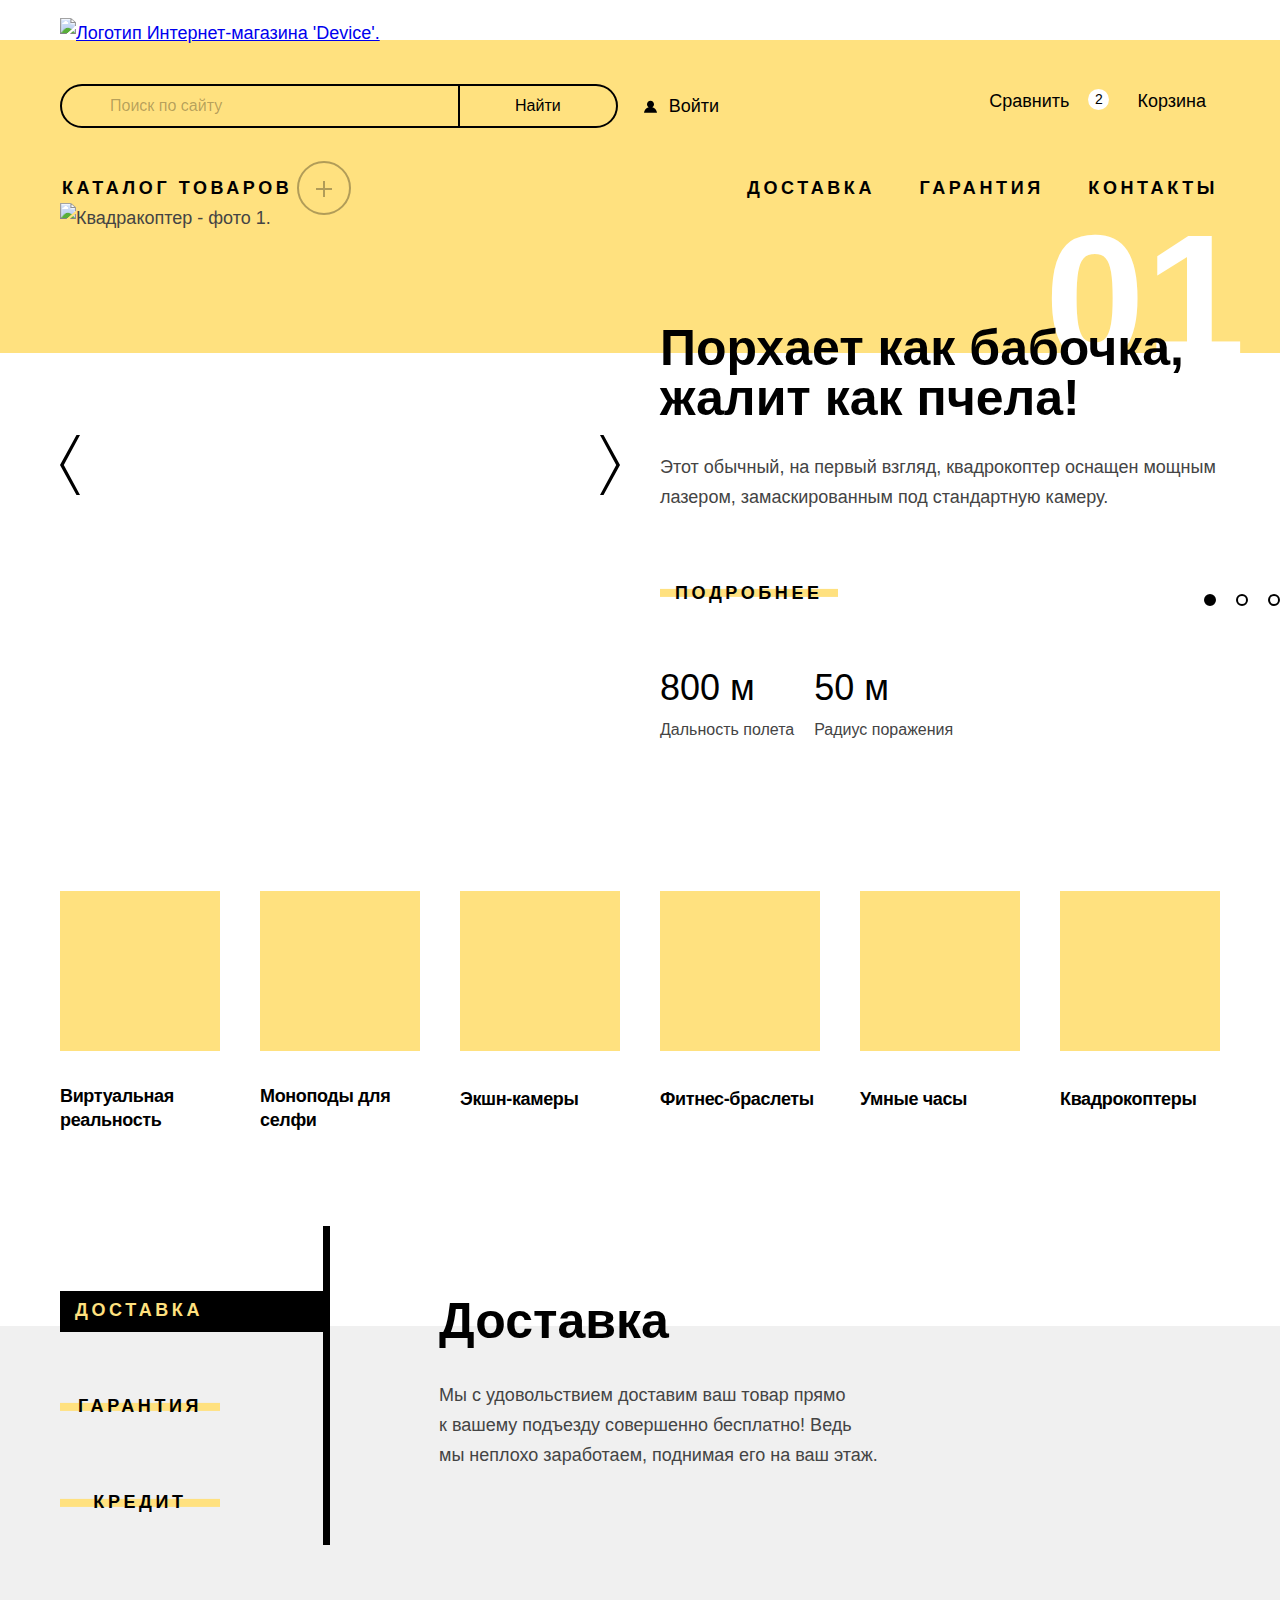
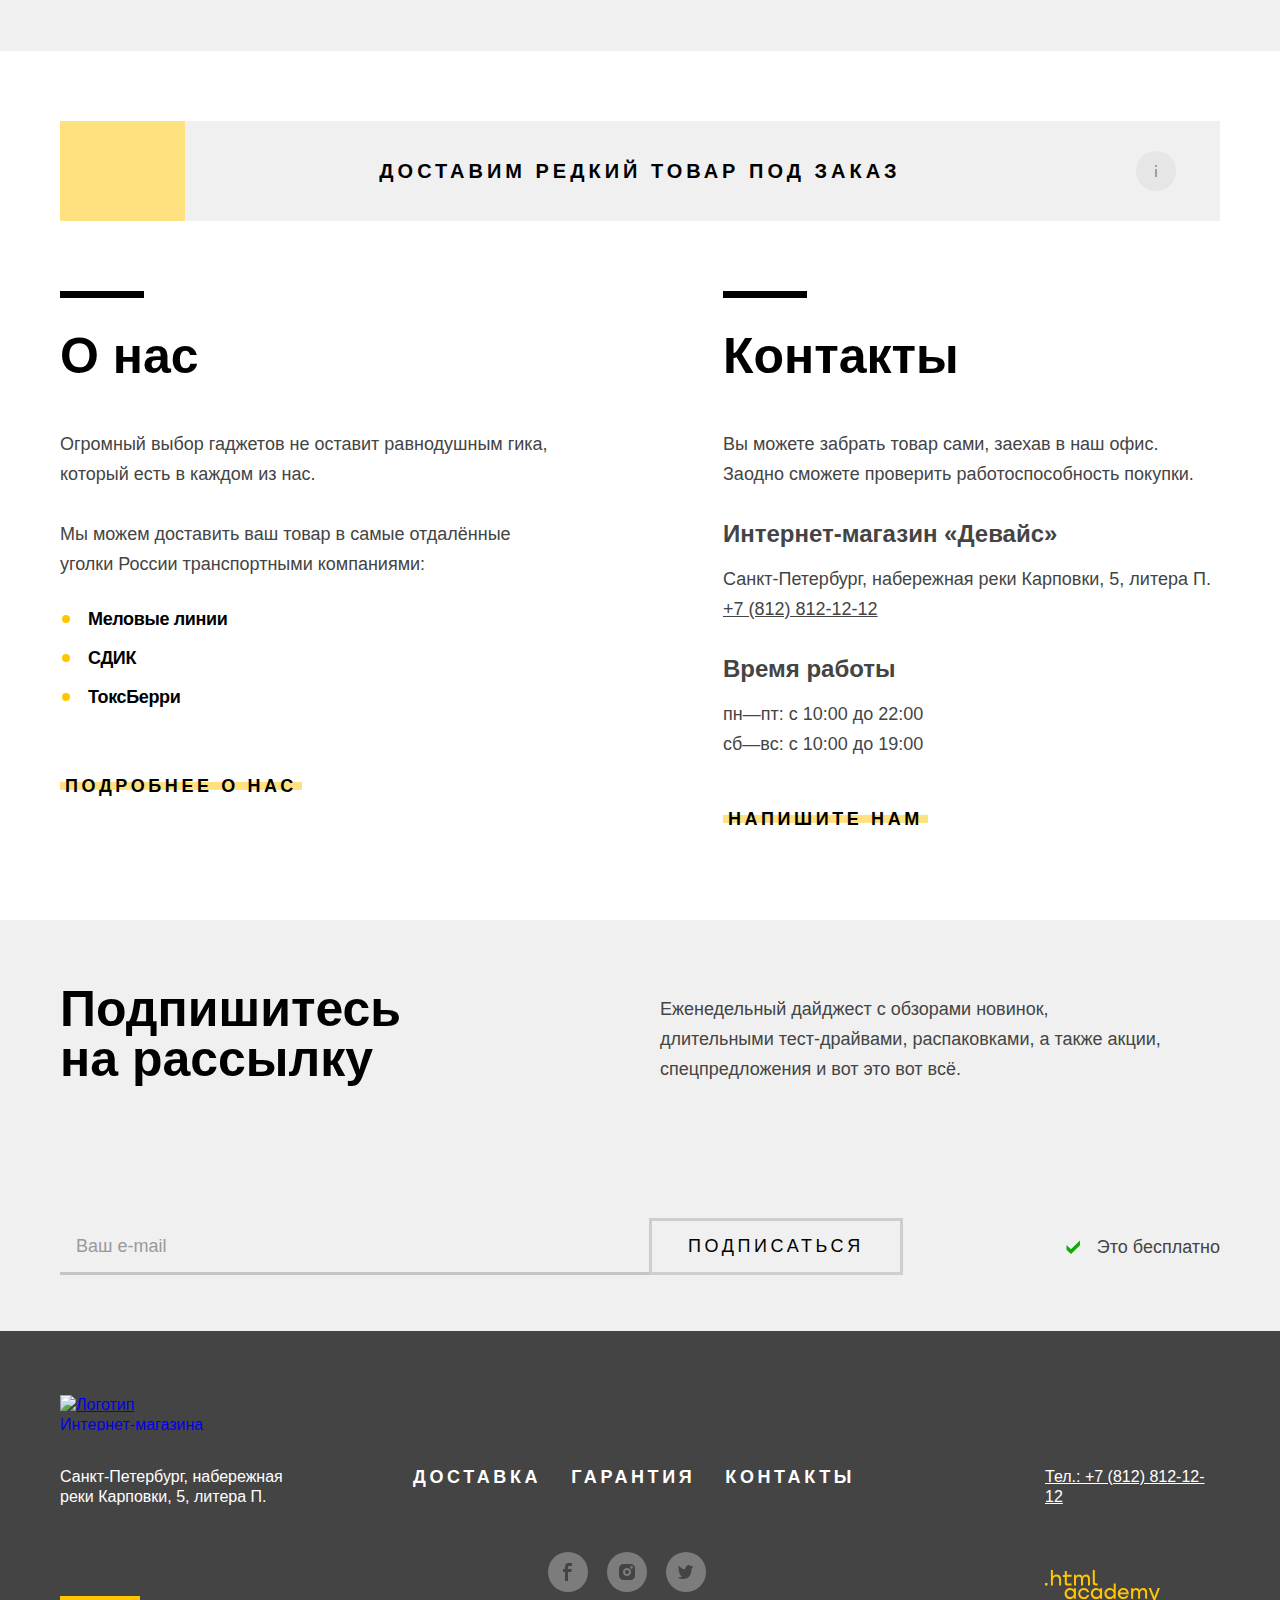
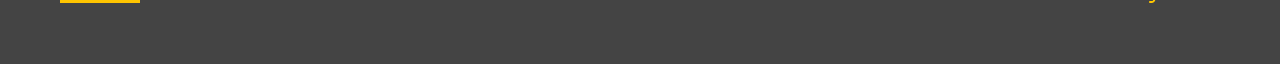
==== commit 229131c6: "Верстка с неподключаемым шрифтом" ====
--- a/index.html
+++ b/index.html
@@ -4,6 +4,7 @@
     <meta charset="utf-8">
     <title>HTML Academy: Девайс</title>
     <link rel="stylesheet" href="styles/styles.css">
+    <link rel="preload" href="fonts/rubik/rubik-400.woff2" as="font" type="font/woff2" crossorigin>
   </head>
   <body>
     <!-- Шапка -->
--- a/styles/styles.css
+++ b/styles/styles.css
@@ -1,3 +1,4 @@
+/* правильный путь */
 @font-face {
   font-family: "Rubik";
   font-style: normal;
@@ -14,7 +15,8 @@
   font-display: swap;
 }
 
-/*@font-face {
+/* неправильный путь */
+/* @font-face {
   font-family: "Rubik";
   font-style: normal;
   font-weight: 400;
@@ -28,7 +30,7 @@
   font-weight: 700;
   src: url("fonts/rubik/rubik-700.woff2") format("woff2");
   font-display: swap;
-}*/
+} */
 
 @font-face {
   font-family: "Raleway";
@@ -620,6 +622,12 @@
   opacity: 0.3;
 }
 
+.slider-button:disabled,
+.slider-button:disabled:hover {
+  opacity: 0.1;
+  cursor: default;
+}
+
 .slider-next {
   transform: rotate(180deg);
 }
@@ -736,6 +744,11 @@
 .slider-pagination-button:active {
   outline: none;
   opacity: 0.3;
+}
+
+.slider-pagination-button:disabled {
+  opacity: 0.1;
+  cursor: default;
 }
 
 .slider-pagination-button-current {
@@ -1415,6 +1428,11 @@
   line-height: 20px;
 }
 
+.htmlacademy-link {
+  display: grid;
+  place-items: center;
+}
+
 .htmlacademy-link svg {
   fill: #FFC700;
 }
@@ -1949,7 +1967,7 @@
 .toggle-min {
   top: -8px;
   left: -10px;
-  transform: translateX(-20px);
+  /* transform: translateX(-20px); */
 }
 
 .toggle-max {
@@ -1960,6 +1978,7 @@
 .range-wrapper-inputs {
   display: flex;
   justify-content: flex-start;
+  padding-bottom: 5px;
 }
 
 .catalog-filter-label {
@@ -2224,6 +2243,26 @@
   position: relative;
 }
 
+.product-card-link {
+  /* position: relative; */
+  display: block;
+  color: #000000;
+  text-decoration: none;
+}
+
+/* .product-card-link:hover {
+  opacity: 0.6;
+} */
+
+.product-card-link:focus {
+  outline: 2px solid #AF4FFF;
+  outline-offset: 2px;
+}
+
+.product-card-link:active {
+  outline: none;
+}
+
 .product-card-image {
   position: relative;
 }
@@ -2251,6 +2290,12 @@
 
 .product-card-img {
   display: block;
+}
+
+.product-card-image .button-main {
+  position: absolute;
+  top: 40%;
+  left: 30%;
 }
 
 .product-icon {
@@ -2283,13 +2328,10 @@
 
 .product-card-content:active {
   opacity: 0.3;
-}
-
-.product-card-link {
-  position: relative;
-  color: #000000;
-  text-decoration: none;
-}
+  outline: none;
+}
+
+
 
 .product-card-title {
   width: 230px;
@@ -2311,11 +2353,7 @@
   background-color: #FFFFFF;
 }
 
-.product-card .button-main {
-  position: absolute;
-  top: 40%;
-  left: 30%;
-}
+
 
 /* остановилась здесь */
 
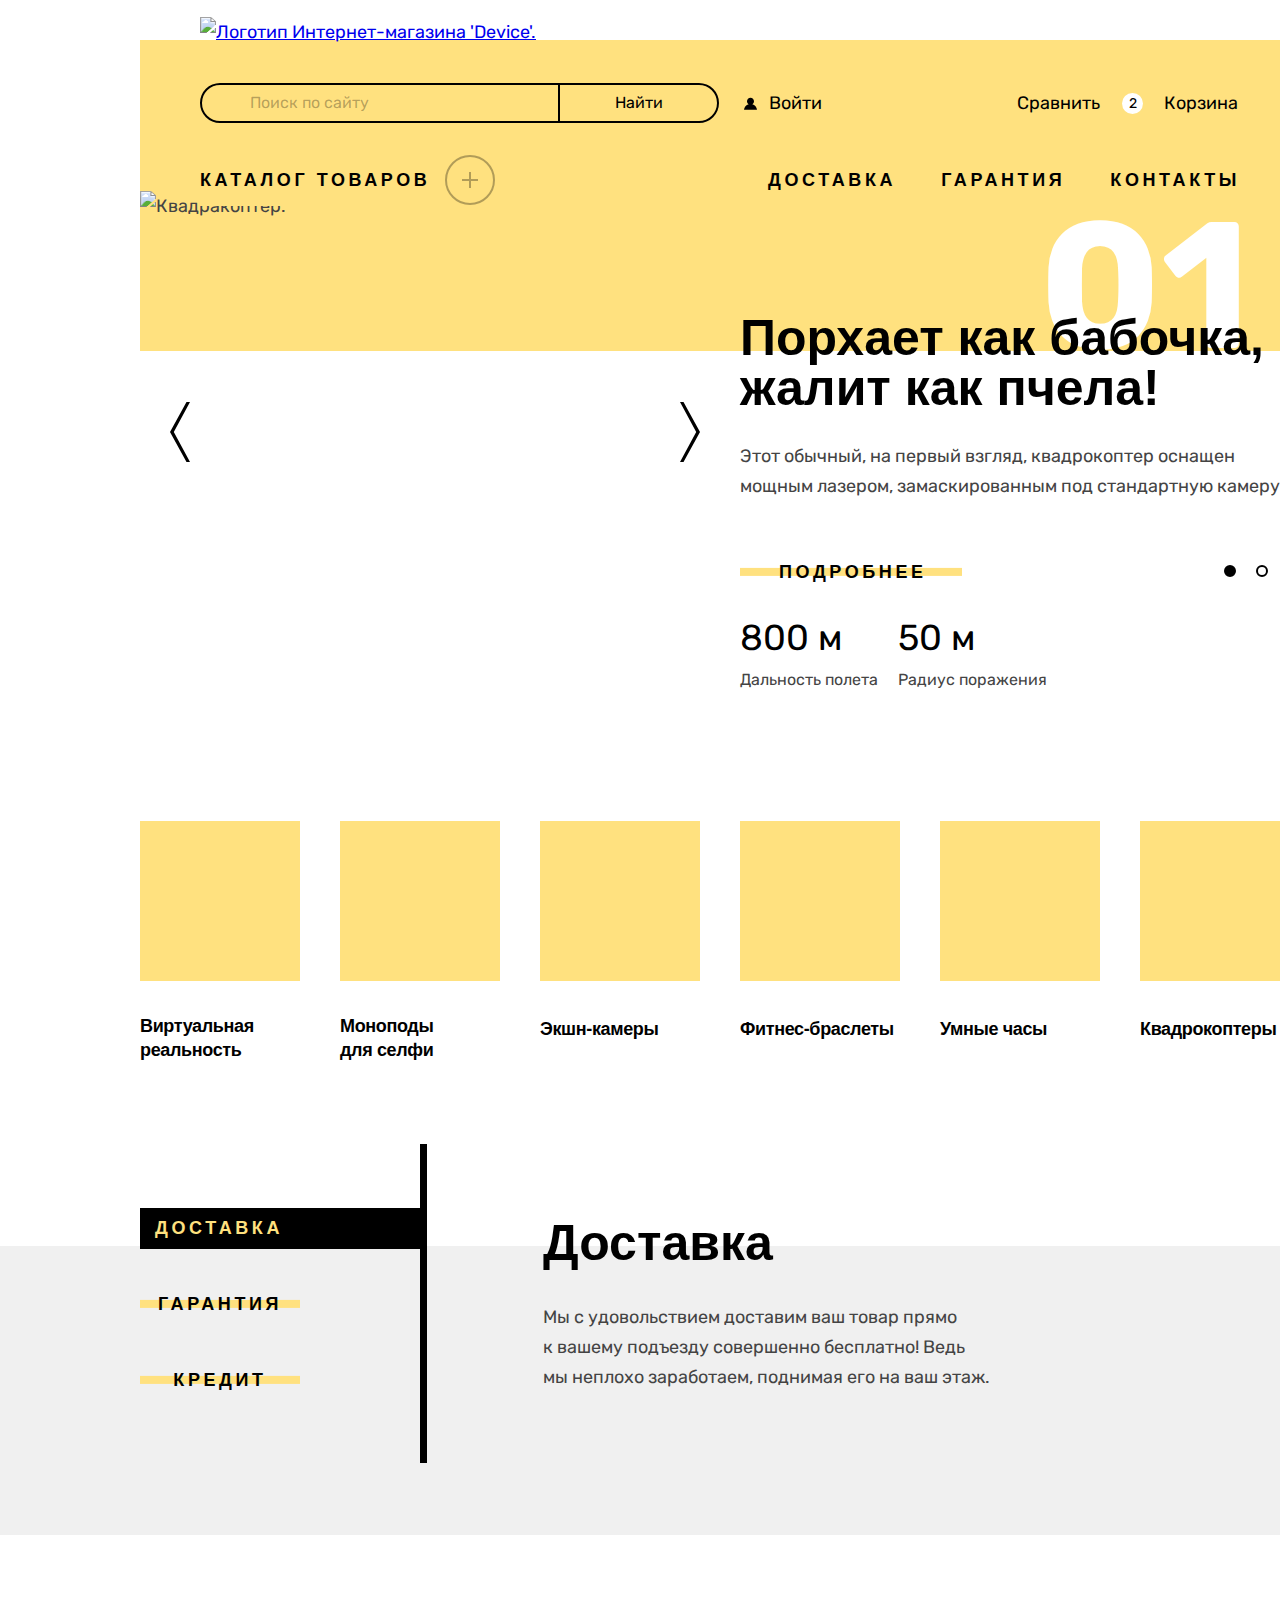
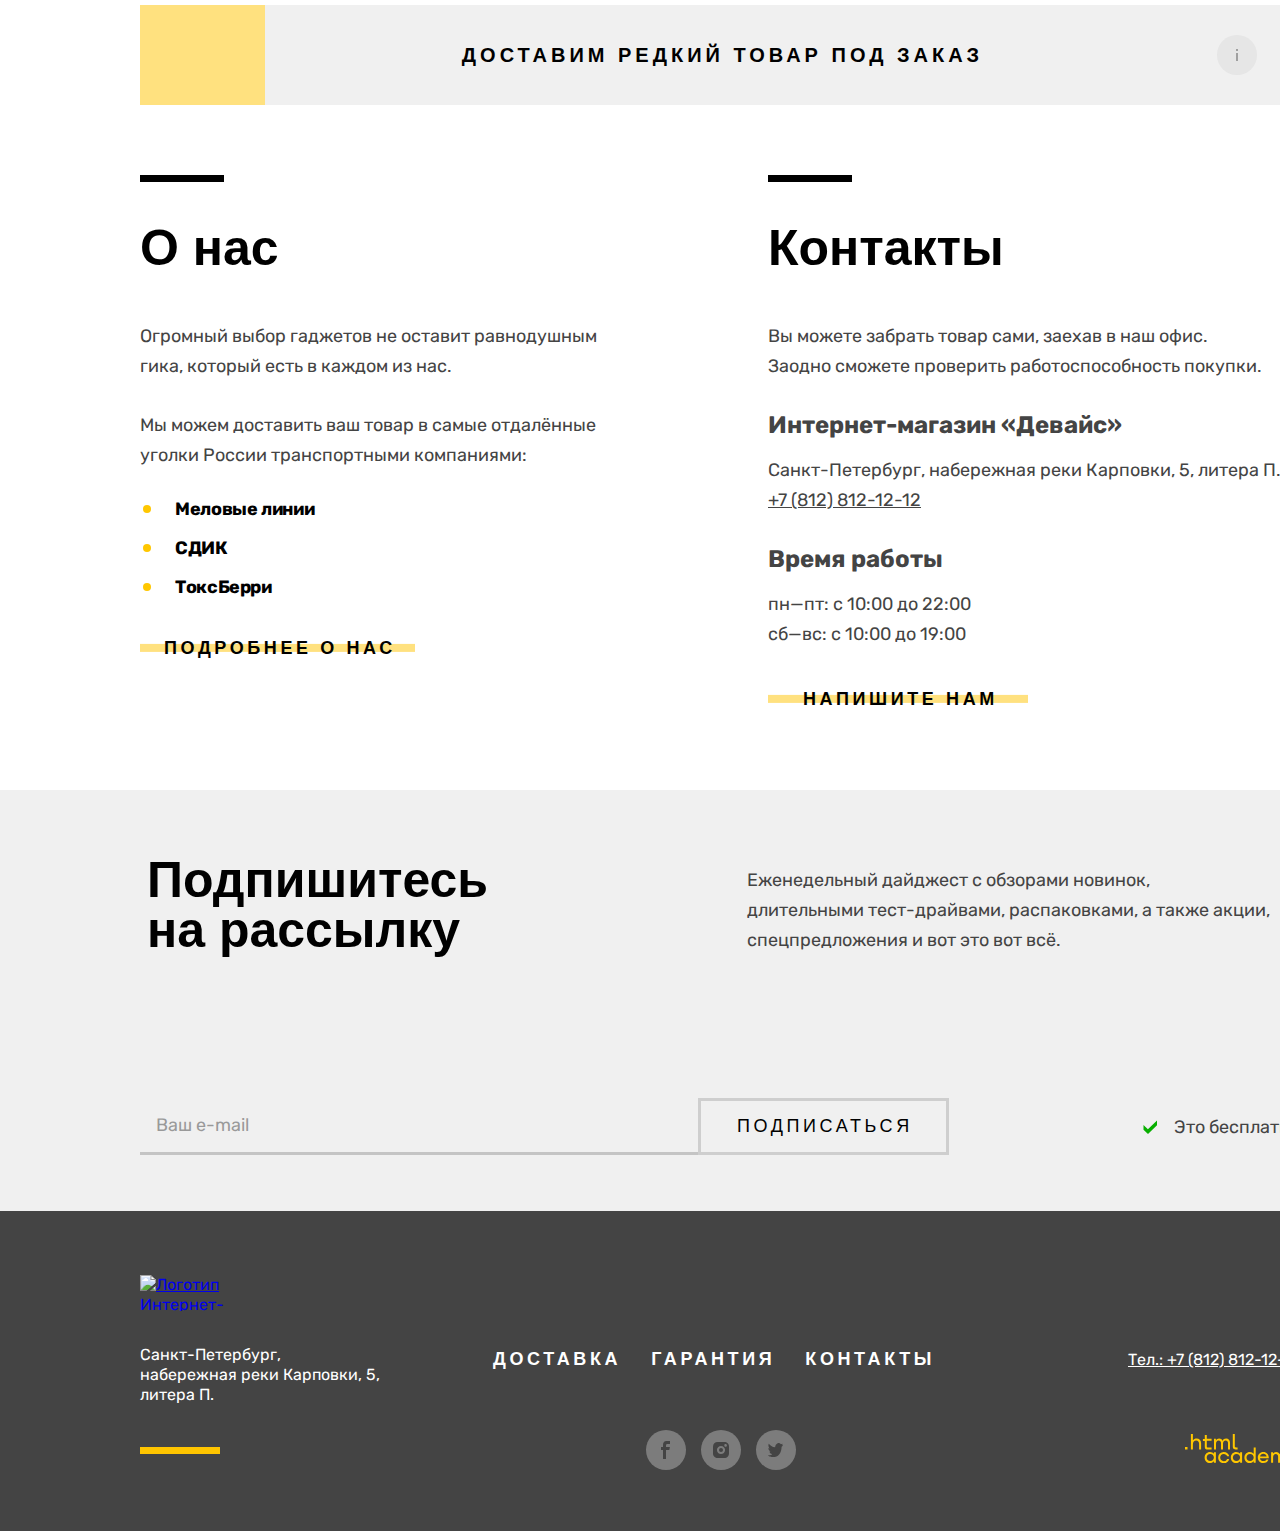
==== commit 21b328f7: "Неисправленный до конца проект" ====
--- a/index.html
+++ b/index.html
@@ -4,7 +4,8 @@
     <meta charset="utf-8">
     <title>HTML Academy: Девайс</title>
     <link rel="stylesheet" href="styles/styles.css">
-    <link rel="preload" href="fonts/rubik/rubik-400.woff2" as="font" type="font/woff2" crossorigin>
+    <link rel="icon" href="favicon.ico">
+    <link rel="icon" type="image/png" sizes="32x32" href="images/favicon-32.png">
   </head>
   <body>
     <!-- Шапка -->
@@ -26,7 +27,7 @@
           </div>
           <ul class="user-right-wrapper">
             <li class="wrapper-item">
-              <a class="user-menu-link" href="#">Сравнить</a>
+              <a class="user-menu-link icon-compare" href="#">Сравнить</a>
             </li>
             <li class="wrapper-item">
               <button class="user-menu-button" type="button">
@@ -42,29 +43,32 @@
             <a class="navigation-link" href="#">Каталог товаров
               <span class="icon-pluse"></span>
             </a>
-            <ul class="navigation-catalog">
-              <li>
-                <a class="navigation-catalog-link" href="#">Виртуальная реальность</a> <!--navigation-catalog-link-current - активный пункт подменю -->
-              </li>
-              <li>
-                <a class="navigation-catalog-link" href="#">Моноподы для селфи</a>
-              </li>
-              <li>
-                <a class="navigation-catalog-link" href="#">Экшн-камеры</a>
-              </li>
-              <li>
-                <a class="navigation-catalog-link" href="#">Фитнес-браслеты</a>
-              </li>
-              <li>
-                <a class="navigation-catalog-link" href="#">Умные часы</a>
-              </li>
-              <li>
-                <a class="navigation-catalog-link" href="#"></a>
-              </li>
-              <li>
-                <a class="navigation-catalog-link" href="#">Квадрокоптеры</a>
-              </li>
-            </ul>
+            <div class="navigation-catalog">
+              <ul class="navigation-catalog-item">
+                <li>
+                  <a class="navigation-catalog-link" href="#">Виртуальная реальность</a> <!--navigation-catalog-link-current - активный пункт подменю -->
+                </li>
+                <li>
+                  <a class="navigation-catalog-link" href="#">Моноподы для селфи</a>
+                </li>
+                <li>
+                  <a class="navigation-catalog-link" href="#">Экшн-камеры</a>
+                </li>
+              </ul>
+              <ul class="navigation-catalog-item">
+                <li>
+                  <a class="navigation-catalog-link" href="#">Фитнес-браслеты</a>
+                </li>
+                <li>
+                  <a class="navigation-catalog-link" href="#">Умные часы</a>
+                </li>
+              </ul>
+              <ul class="navigation-catalog-item">
+                <li>
+                  <a class="navigation-catalog-link" href="#">Квадрокоптеры</a>
+                </li>
+              </ul>
+            </div>
           </div>
           <ul class="navigation-list">
             <li class="navigation-item">
@@ -86,13 +90,13 @@
         <!-- Главный заголовок -->
         <h1 class="visually-hidden">Магазин Device</h1>
         <!-- Слайдер -->
-        <section class="slider-container container">
+        <section class="slider-container container-full">
           <ol class="slider">
             <li class="slide">
               <div class="slider-left-wrapper">
                 <ul class="slider-images">
                   <li>
-                    <img class="slider-image" src="images/slider/slider-1.png" alt="Квадракоптер - фото 1." width="560" height="560">
+                    <img class="slider-image" src="images/slider/slider-1.png"width="560" height="560" alt="Квадракоптер.">
                   </li>
                 </ul>
                 <div class="slider-controls">
@@ -127,7 +131,7 @@
               <div class="slider-left-wrapper">
                 <ul class="slider-images">
                   <li>
-                    <img class="slider-image" src="images/slider/slider-2.png" alt="Фитнес-браслет - фото 1." width="560" height="560">
+                    <img class="slider-image" src="images/slider/slider-2.png" width="560" height="560" alt="Фитнес-браслет.">
                   </li>
                 </ul>
                 <div class="slider-controls">
@@ -141,7 +145,7 @@
               </div>
               <div class="slider-right-wrapper">
                 <span class="slide-number">02</span>
-                <h2 class="main-title">Худеем правильно!</h2>
+                <h2 class="main-title">Худеем<br>правильно!</h2>
                 <p class="slide-text">Мотивирующие фитнес-браслеты помогут найти в себе силы не пропускать занятия и соблюдать диету.</p>
                 <dl class="parametrs">
                   <div class="parametr-container">
@@ -149,14 +153,16 @@
                     <dd class="parametr-value">48 часов</dd>
                   </div>
                 </dl>
-                <a class="button" href="#">Подробнее</a>
+                <a class="button-main" href="#"> <!--button-main-disabled - неактивная кнопка -->
+                  <span>Подробнее</span>
+                </a>
               </div>
             </li>
             <li class="slide visually-hidden">
               <div class="slider-left-wrapper">
                 <ul class="slider-images">
                   <li>
-                    <img class="slider-image" src="images/slider/slider-3.png" alt="Селфи-палка - фото 1." width="560" height="560">
+                    <img class="slider-image" src="images/slider/slider-3.png" width="560" height="560" alt="Селфи-палка.">
                   </li>
                   <li>
                 </ul>
@@ -171,7 +177,7 @@
               </div>
               <div class="slider-right-wrapper">
                 <span class="slide-number">03</span>
-                <h2 class="main-title">Делай селфи, как Бен Стиллер!</h2>
+                <h2 class="main-title">Делай селфи,<br>как Бен Стиллер!</h2>
                 <p class="slide-text">Самая длинная палка для селфи доступна в нашем магазине. Восемь (Восемь, Карл!) метров длиной и весом всего 5 кг.</p>
                 <dl class="parametrs">
                   <div class="parametr-container">
@@ -187,7 +193,9 @@
                     <dd class="parametr-value">Карбон</dd>
                     </div>
                 </dl>
-                <a class="button" href="#">Подробнее</a>
+                <a class="button-main" href="#"> <!--button-main-disabled - неактивная кнопка -->
+                  <span>Подробнее</span>
+                </a>
               </div>
             </li>
           </ol>
@@ -211,14 +219,14 @@
         </section>
 
         <!-- Разделы каталога -->
-        <section class="catalog-sections container">
+        <section class="catalog-sections container-full">
           <h2 class="visually-hidden">Разделы каталога</h2>
           <ul class="catalog-list">
             <li class="catalog-list-item virtual-reality">
               <a class="catalog-section-link" href="#">Виртуальная реальность</a>
             </li>
             <li class="catalog-list-item monopods-for-selfie">
-              <a class="catalog-section-link" href="#">Моноподы для селфи</a>
+              <a class="catalog-section-link" href="#">Моноподы для&nbsp;селфи</a>
             </li>
             <li class="catalog-list-item action-cameras">
               <a class="catalog-section-link" href="#">Экшн-камеры</a>
@@ -237,10 +245,12 @@
         <!-- Блок услуг -->
         <section class="services">
           <h2 class="visually-hidden">Список услуг</h2>
-          <div class="services-wrapper container">
+          <div class="services-wrapper container-full">
             <ul class="services-tabs">
               <li class="services-name service-current">
-                <button class="services-tab-name services-tab-current">Доставка</button>
+                <button class="services-tab-name services-tab-current">
+                  <span>Доставка</span>
+                </button>
               </li>
               <li class="services-name">
                 <button class="services-tab-name button-main">
@@ -272,14 +282,14 @@
         <!-- Доставка редкого товара -->
         <a class="button-delivery" href="#">Доставим редкий товар под заказ
           <span class="icon-delivery-info">
-            <svg class="icon-delivery-info-svg" width="2" height="12" viewBox="0 0 2 12" fill="none" xmlns="http://www.w3.org/2000/svg">
+            <svg class="icon-delivery-info-svg" aria-hidden="true" focusable="false" width="2" height="12" viewBox="0 0 2 12" fill="none" role="img" aria-label="Подробная информация по доставке заказа" xmlns="http://www.w3.org/2000/svg">
               <path d="M2 0H0v2h2V0ZM2 4H0v8h2V4Z"/>
             </svg>
           </span>
         </a>
         <!-- О компании -->
-        <section class="company container">
-          <div class="company-wrapper">
+        <section class="company container-full">
+          <div class="company-wrapper company-about">
             <h2 class="main-title">О нас</h2>
             <p>Огромный выбор гаджетов не оставит равнодушным гика, который есть в каждом из нас.</p>
             <p>Мы можем доставить ваш товар в самые отдалённые уголки России транспортными компаниями:</p>
@@ -298,9 +308,9 @@
               <span>Подробнее о нас</span>
             </a>
           </div>
-          <div class="company-wrapper">
+          <div class="company-wrapper company-contacts">
             <h2 class="main-title">Контакты</h2>
-            <p>Вы можете забрать товар сами, заехав в наш офис. Заодно сможете проверить работоспособность покупки.</p>
+            <p>Вы можете забрать товар сами, заехав в наш офис.<br>Заодно сможете проверить работоспособность покупки.</p>
             <h3 class="sub-title">Интернет-магазин «Девайс»</h3>
             <address class="contacts-address">Санкт-Петербург, набережная реки Карповки, 5, литера П.</address>
             <p>
@@ -318,7 +328,7 @@
         </section>
         <!-- Подписка на рассылку -->
         <section class="newsletter">
-          <div class="container">
+          <div class="container-full">
             <div class="newsletter-top-wrapper">
               <h2 class="main-title">Подпишитесь на рассылку</h2>
               <p class="newsletter-description">Еженедельный дайджест с обзорами новинок,<br>длительными тест-драйвами, распаковками, а также акции, спецпредложения и вот это вот всё.</p>
@@ -338,7 +348,7 @@
 
     <!-- Подвал -->
     <footer class="page-footer">
-      <div class="container">
+      <div class="container-full">
         <a href="#">
           <img class="footer-logo" src="images/logo-footer.svg" width="145" height="36" alt="Логотип Интернет-магазина 'Device'.">
         </a>
@@ -362,7 +372,7 @@
               <li class="footer-social-item">
                 <a class="footer-social-link" href="https://twitter.com/htmlacademy_ru" target="_blank">
                   <span class="footer-social-link-container">
-                    <svg class="footer-social-link-svg" width="9" height="18" viewBox="0 0 9 18" fill="none" xmlns="http://www.w3.org/2000/svg">
+                    <svg class="footer-social-link-svg" aria-hidden="true" focusable="false" width="9" height="18" viewBox="0 0 9 18" fill="none" role="img" aria-label="" xmlns="http://www.w3.org/2000/svg">
                       <path d="M6.5 3H9V0H5.6C2.8 0 2 1.7 2 4.2V6H0v3h2v9h3V9h3.3l.6-3H5V4.5C5 3.7 5.3 3 6.5 3Z"/>
                     </svg>
                   </span>
@@ -372,7 +382,7 @@
               <li class="footer-social-item">
                 <a class="footer-social-link" href="https://www.facebook.com/htmlacademy" target="_blank">
                   <span class="footer-social-link-container">
-                    <svg class="footer-social-link-svg" width="16" height="16" viewBox="0 0 16 16" fill="none" xmlns="http://www.w3.org/2000/svg">
+                    <svg class="footer-social-link-svg" aria-hidden="true" focusable="false" width="16" height="16" viewBox="0 0 16 16" fill="none" role="img" aria-label="" xmlns="http://www.w3.org/2000/svg">
                       <path d="M8 10a2 2 0 1 0 0-4 2 2 0 0 0 0 4Z"/>
                       <path d="M14.7 1.3c-.9-.9-2-1.3-3.4-1.3H4.7C1.9 0 0 1.9 0 4.7v6.6c0 1.4.4 2.6 1.4 3.4.9.9 2 1.3 3.3 1.3h6.6c1.4 0 2.6-.4 3.4-1.3.8-.9 1.3-2 1.3-3.4V4.7c0-1.4-.4-2.6-1.3-3.4ZM8 12.1c-2.2 0-4.1-1.8-4.1-4.1S5.8 3.9 8 3.9c2.2 0 4.1 1.8 4.1 4.1s-1.9 4.1-4.1 4.1Zm4.6-7.4c-.7 0-1.3-.5-1.3-1.3s.5-1.3 1.3-1.3c.7 0 1.3.6 1.3 1.3 0 .7-.6 1.3-1.3 1.3Z"/>
                     </svg>
@@ -383,7 +393,7 @@
               <li class="footer-social-item">
                 <a class="footer-social-link" href="https://www.youtube.com/c/HTMLAcademyRUS" target="_blank">
                   <span class="footer-social-link-container">
-                    <svg class="footer-social-link-svg" width="15" height="15" viewBox="0 0 15 15" fill="none" xmlns="http://www.w3.org/2000/svg">
+                    <svg class="footer-social-link-svg" aria-hidden="true" focusable="false" width="15" height="15" viewBox="0 0 15 15" fill="none" role="img" aria-label="" xmlns="http://www.w3.org/2000/svg">
                       <path d="M9.7.16c1.5-.5 2.6.3 3.2 1.1.5-.2 1.1-.4 1.7-.6 0 .8-.5 1.4-.8 1.6.7.2 1.2-.4 1.2-.4-.1.9-.9 1.7-1.4 1.9-.2 6.3-2.8 10.4-8.9 10.3h-.4c-.3 0-3.7-.4-4.3-1.8 2 .2 3.4-.4 4.1-1.1-.8-.3-2.4-.4-2.6-2.8.3.2.5.3 1.1.2-1.1-.8-2.3-1.5-2.2-3.5.3.3.9.5 1.2.4C1 5.26-.2 2.36.8.86c1.6 1.7 3.3 3.4 6.3 3.5.2-2.1 1-3.5 2.6-4.2Z"/>
                     </svg>
                   </span>
@@ -395,7 +405,7 @@
           <div class="footer-right-wrapper">
             <a class="footer-phone" href="tel:+78128121212">Тел.: +7 (812) 812-12-12</a>
             <a class="htmlacademy-link" href="https://htmlacademy.ru" target="_blank">
-              <svg width="115" height="33" viewBox="0 0 115 33" fill="none" xmlns="http://www.w3.org/2000/svg">
+              <svg aria-hidden="true" focusable="false" width="115" height="33" viewBox="0 0 115 33" fill="none" role="img" aria-label="" xmlns="http://www.w3.org/2000/svg">
                 <path d="M0 12.9v2.6h2.5v-2.6H0ZM11.6 4.5c-1.6 0-2.8.7-3.6 1.7h-.1V0h-2v15.5h2v-5.3c0-2.1 1.3-3.6 3.3-3.6 1.8 0 2.9 1.4 2.9 3.2v5.7h2V9.4c.1-3-1.8-4.9-4.5-4.9ZM26.6 4.8h-4.8V1.1h-2v3.8h-1.9v2h1.9v6c0 1.7 1 2.7 2.7 2.7h4.1v-2h-3.7c-.7 0-1.1-.4-1.1-1.1V6.8h4.8v-2ZM41.1 4.6c-1.6 0-2.9.8-3.5 2.1h-.1c-.6-1.2-1.8-2.1-3.4-2.1-1.4 0-2.5.8-3.1 1.8h-.1V4.8H29v10.6h2V10c0-2 1-3.5 2.6-3.5 1.5 0 2.4 1 2.4 2.6v6.3h2V9.8c0-2.4 1.4-3.3 2.6-3.3 1.5 0 2.4 1 2.4 2.6v6.3h2V8.9c.1-2.5-1.4-4.3-3.9-4.3ZM47.8 12.7c0 1.7 1 2.7 2.8 2.7h2v-2h-1.7c-.7 0-1.1-.4-1.1-1.1V0h-2v12.7ZM28.9 19.7c-.9-1.1-2.2-1.8-3.9-1.8-3.1 0-5.4 2.3-5.4 5.6s2.3 5.6 5.4 5.6c1.8 0 3-.8 3.8-1.9h.1v1.6h2V18.2h-2v1.5Zm-3.6 7.4c-2.2 0-3.6-1.6-3.6-3.6s1.4-3.6 3.6-3.6 3.6 1.6 3.6 3.6c0 1.9-1.4 3.6-3.6 3.6ZM44.2 22c-.5-2.4-2.6-4.1-5.4-4.1a5.4 5.4 0 0 0-5.6 5.6c0 3.1 2.2 5.6 5.6 5.6 2.8 0 4.9-1.8 5.4-4.2h-2.1a3.4 3.4 0 0 1-3.3 2.3c-2.2 0-3.6-1.6-3.6-3.6s1.4-3.6 3.6-3.6c1.6 0 2.8 1 3.3 2.2h2.1V22ZM55.1 19.7c-.9-1.1-2.2-1.8-3.9-1.8-3.1 0-5.4 2.3-5.4 5.6s2.3 5.6 5.4 5.6c1.8 0 3-.8 3.8-1.9h.1v1.6h2V18.2h-2v1.5Zm-3.6 7.4c-2.2 0-3.6-1.6-3.6-3.6s1.4-3.6 3.6-3.6 3.6 1.6 3.6 3.6c0 1.9-1.5 3.6-3.6 3.6ZM68.7 19.8c-.9-1.1-2.2-1.9-3.9-1.9-3.1 0-5.4 2.3-5.4 5.6s2.2 5.6 5.4 5.6c1.7 0 3-.8 3.8-1.8h.1v1.5h2V13.4h-2v6.4Zm-3.6 7.3c-2.2 0-3.6-1.6-3.6-3.6s1.4-3.6 3.6-3.6 3.6 1.6 3.6 3.6c-.1 2-1.5 3.6-3.6 3.6ZM78.3 17.9c-3.3 0-5.5 2.5-5.5 5.6 0 3 2.1 5.6 5.5 5.6 2.5 0 4.5-1.3 5.2-3.6h-2.1c-.5 1-1.6 1.6-3 1.6-1.9 0-3.3-1.3-3.4-2.9h8.8c.2-3.6-2-6.3-5.5-6.3Zm0 1.9c1.7 0 3 1 3.3 2.6h-6.5c.3-1.5 1.5-2.6 3.2-2.6ZM98.2 17.9c-1.6 0-2.9.8-3.6 2h-.1c-.6-1.2-1.8-2-3.4-2-1.4 0-2.5.7-3.1 1.8v-1.5h-1.9v10.6h2v-5.4c0-2 1-3.4 2.6-3.5 1.5 0 2.4 1 2.4 2.6v6.3h2v-5.6c0-2.4 1.4-3.3 2.6-3.3 1.5 0 2.4 1 2.4 2.6v6.3h2v-6.5c.1-2.6-1.4-4.4-3.9-4.4ZM109.4 27l-3.6-8.9h-2.2l4.8 11.6c-.3.9-.7 1.2-1.7 1.2h-2.5v2h2.5c1.8 0 2.8-.8 3.5-2.6l4.7-12.2h-2.1l-3.4 8.9Z"/>
               </svg>
               <span class="visually-hidden">htmlacademy.ru</span>
@@ -407,7 +417,7 @@
     <div class="modal-container modal-container-close"> <!--  modal-container-close -->
       <div class="modal modal-order">
         <button class="modal-close-button">
-          <svg width="26" height="26" viewBox="0 0 26 26" fill="none" xmlns="http://www.w3.org/2000/svg">
+          <svg aria-hidden="true" focusable="false" width="26" height="26" viewBox="0 0 26 26" fill="none" xmlns="http://www.w3.org/2000/svg">
             <path d="M26 2.36 23.64 0 13 10.64 2.36 0 0 2.36 10.64 13 0 23.64 2.36 26 13 15.36 23.64 26 26 23.64 15.36 13 26 2.36Z"/>
           </svg>
           <span class="visually-hidden">Закрыть</span>
@@ -417,12 +427,12 @@
           <form class="order-form" action="https://echo.htmlacademy.ru/" method="post">
             <div class="field-group">
               <label class="form-label" for="order-name">Ваше имя:</label>
-              <input class="field order-name" type="text" id="order-name" name="order-name" placeholder="Введите имя">
-            </div>
-            <div class="field-group field-error"> <!-- field-error - ошибочные данные -->
+              <input class="field order-name" type="text" id="order-name" name="order-name" placeholder="Введите имя" required>
+            </div>
+            <div class="field-group"> <!-- field-error - ошибочные данные -->
               <label class="form-label" for="order-email">Ваш e-mail:</label>
-              <input class="field order-email" type="text" id="order-email" name="order-email" placeholder="Введите e-mail">
-              <span class="field-truth-show">Забавный у вас адрес</span> <!-- field-error-show - текст ошибки-->
+              <input class="field order-email" type="text" id="order-email" name="order-email" placeholder="Введите e-mail" required>
+              <span class="field-info-show">Забавный у вас адрес</span>
             </div>
             <div class="field-group">
               <label class="form-label" for="order-comment">Что нужно привезти:</label>
@@ -433,7 +443,7 @@
                 <label class="form-label" for="order-quantity">Количество:</label>
                 <span class="tooltip">
                   <button class="tooltip-toogle" type="button">
-                    <svg width="26" height="26" viewBox="0 0 26 26" fill="none" xmlns="http://www.w3.org/2000/svg">
+                    <svg aria-hidden="true" focusable="false" width="26" height="26" viewBox="0 0 26 26" fill="none" role="img" aria-label="" xmlns="http://www.w3.org/2000/svg">
                       <circle cx="13" cy="13" r="13"/>
                       <path d="M14 7h-2v2h2V7ZM14 11h-2v8h2v-8Z" fill="#000"/>
                     </svg>
@@ -442,16 +452,16 @@
                   <span class="tooltip-text" role="tooltip" id="tooltip-label">Постараемся найти, сколько нужно. Привезём сколько получится по требованиям к провозу багажа.</span>
                 </span>
               </p>
-              <div class="quantity-change">
+              <div class="quantity-change"> <!-- field-error - ошибочные данные -->
                 <button class="button-minus" type="button">
-                  <svg width="16" height="2" viewBox="0 0 16 2" fill="none" xmlns="http://www.w3.org/2000/svg">
+                  <svg aria-hidden="true" focusable="false" width="16" height="2" viewBox="0 0 16 2" fill="none" role="img" aria-label="" xmlns="http://www.w3.org/2000/svg">
                     <path d="M16 0H0v2h16V0Z"/>
                   </svg>
                   <span class="visually-hidden">Уменьшить количество</span>
                 </button>
-                <input class="number-input" type="number" value="1" min="1" max="100" id="order-quantity" name="order-quantity">
+                <input class="number-input field" type="number" value="1" min="1" max="100" id="order-quantity" name="order-quantity">
                 <button class="button-plus" type="button">
-                  <svg width="16" height="16" viewBox="0 0 16 16" fill="none" xmlns="http://www.w3.org/2000/svg">
+                  <svg aria-hidden="true" focusable="false" width="16" height="16" viewBox="0 0 16 16" fill="none" role="img" aria-label="" xmlns="http://www.w3.org/2000/svg">
                     <path d="M16 7H9V0H7v7H0v2h7v7h2V9h7V7Z"/>
                   </svg>
                   <span class="visually-hidden">Увеличить количество</span>
--- a/styles/styles.css
+++ b/styles/styles.css
@@ -1,36 +1,18 @@
-/* правильный путь */
 @font-face {
   font-family: "Rubik";
   font-style: normal;
-  font-weight: 400;
-  src: url("../fonts/rubik/rubik-400.woff2") format("woff2");
+  font-weight: normal;
+  src: url("../fonts/rubik/Rubik-Regular.woff2") format("woff2");
   font-display: swap;
 }
 
 @font-face {
   font-family: "Rubik";
   font-style: normal;
-  font-weight: 700;
-  src: url("../fonts/rubik/rubik-700.woff2") format("woff2");
+  font-weight: bold;
+  src: url("../fonts/rubik/Rubik-Bold.woff2") format("woff2");
   font-display: swap;
 }
-
-/* неправильный путь */
-/* @font-face {
-  font-family: "Rubik";
-  font-style: normal;
-  font-weight: 400;
-  src: url("fonts/rubik/rubik-400.woff2") format("woff2");
-  font-display: swap;
-}
-
-@font-face {
-  font-family: "Rubik";
-  font-style: normal;
-  font-weight: 700;
-  src: url("fonts/rubik/rubik-700.woff2") format("woff2");
-  font-display: swap;
-} */
 
 @font-face {
   font-family: "Raleway";
@@ -47,6 +29,7 @@
 body {
   display: flex;
   flex-direction: column;
+  min-width: 1440px;
   min-height: 100%;
   margin: 0;
   font-family: "Rubik", sans-serif;
@@ -155,31 +138,23 @@
   background-color: transparent;
 }
 
-/* .container {
-  margin: 0 auto;
-  max-width: 1440px;
-  width: 100%;
-  width: 1440px;
-  padding: 0 45px;
-} */
-
 .container {
   margin: 0 auto;
-  max-width: 1160px;
+  max-width: 1040px;
   width: 100%;
-  width: 1160px;
+  width: 1040px;
 }
 
 .page-header {
   margin-top: 40px;
   padding: 0 60px;
-  padding-bottom: 38px;
+  padding-bottom: 20px;
   color: #000000;
   background-color: #FFE17F;
 }
 
 .main-page {
-  padding-bottom: 150px;
+  padding-bottom: 145px;
 }
 
 .navigation {
@@ -195,30 +170,26 @@
 .user-menu {
   display: flex;
   justify-content: space-between;
+  align-items: center;
+  margin-top: 43px;
+  margin-bottom: 32px;
+}
+
+.user-left-wrapper {
+  position: relative;
+  display: flex;
+  align-items: center;
+}
+
+.search-form {
+  display: flex;
   align-items: flex-start;
-  margin-top: 44px;
-  margin-bottom: 45px;
-}
-
-.user-left-wrapper {
-  position: relative;
-  display: flex;
-  align-items: center;
-  /* justify-content: space-between; */
-  /* width: 625px; */
-}
-
-.search-form {
-  /* width: 517px; */
-  /* justify-content: center; */
-  display: flex;
-  align-items: flex-start;
 }
 
 .search-field {
-  width: 399px;
-  margin: 0;
-  padding: 10px 10px 10px 48px;
+  width: 359px;
+  margin: 0;
+  padding: 8px 10px 8px 48px;
   font-family: "Rubik", sans-serif;
   font-size: 16px;
   line-height: 20px;
@@ -240,7 +211,7 @@
   opacity: 0.3;
 }
 
-.search-field:disabled:focus {
+.search-field:disabled:focus-visible {
   outline: none;
 }
 
@@ -250,7 +221,8 @@
 }
 
 .search-button {
-  padding: 10px 55px;
+  max-width: 160px;
+  padding: 8px 55px;
   font-family: "Rubik", sans-serif;
   font-size: 16px;
   line-height: 20px;
@@ -295,18 +267,18 @@
 
 .user-menu-link {
   position: relative;
-  padding: 2px 5px 2px 25px;
+  padding-left: 25px;
   color: #000000;
   background-color: #FFE17F;
   text-decoration: none;
 }
 
-/* .icon-auth {
-  margin-left: 28px;
-} */
-
-.user-menu-link::before,
+.user-left-wrapper .user-menu-link {
+  margin-left: 25px;
+}
+
 .icon-auth::before,
+.icon-compare::before,
 .user-menu-button::before {
   position: absolute;
   content: "";
@@ -315,7 +287,7 @@
 
 .icon-auth::before {
   left: 0;
-  top: 11px;
+  top: 9px;
   width: 13px;
   height: 13px;
   background-image: url("../images/icon-auth.svg");
@@ -323,17 +295,13 @@
 
 .user-right-wrapper {
   display: flex;
+  flex-wrap: wrap;
   justify-content: flex-end;
   align-items: center;
-  /* width: 245px; */
-  width: auto;
   max-width: 450px;
-  flex-wrap: wrap;
-
+  margin: 0;
+  padding: 0;
   list-style-type: none;
-  margin: 0;
-  padding: 0;
-
 }
 
 .wrapper-item:not(:first-child) {
@@ -343,32 +311,37 @@
 .wrapper-item .user-menu-link {
   position: relative;
   display: block;
-  padding: 2px 5px 2px 25px;
-}
-
-.wrapper-item .user-menu-link::before {
-  left: 0;
-  top: 12px;
+}
+
+.icon-compare {
+  padding-right: 2px;
+}
+
+.icon-compare::before {
+  left: 3px;
+  top: 9px;
   width: 10px;
-  height: 12px;
+  height: 13px;
   background-image: url("../images/icon-compare.svg");
 }
 
 .user-menu-button {
   position: relative;
-  padding: 2px 14px 2px 45px;
+  padding: 0;
+  padding-left: 44px;
+  padding-right: 2px;
+  font: inherit;
   color: #000000;
   background-color: #FFE17F;
   border: none;
   cursor: pointer;
-  font: inherit;
-}
-
-.wrapper-item .user-menu-button::before {
-  left: 12px;
-  top: 9px;
+}
+
+.user-menu-button::before {
+  left: 17px;
+  top: 6px;
   width: 16px;
-  height: 14px;
+  height: 15px;
   background-image: url("../images/icon-cart.svg");
 }
 
@@ -376,7 +349,7 @@
   position: absolute;
   display: grid;
   place-items: center;
-  left: -4px;
+  left: 2px;
   top: 5px;
   z-index: 2;
   width: 21px;
@@ -406,11 +379,26 @@
 .navigation-container {
   display: flex;
   justify-content: space-between;
+  align-items: center;
+}
+
+.navigation-catalog-container {
+  position: relative;
+  max-width: 300px;
+}
+
+.navigation-catalog-container .navigation-link {
+  z-index: 4;
+  display: block;
+  max-width: 300px;
+  padding: 15px 65px 15px 0;
 }
 
 .navigation-link {
   position: relative;
-  padding: 2px;
+  display: block;
+  max-width: 185px;
+  padding: 0;
   font-family: "Raleway", sans-serif;
   font-weight: 800;
   font-size: 18px;
@@ -422,6 +410,64 @@
   text-transform: uppercase;
 }
 
+.navigation-catalog {
+  display: flex;
+  display: none;
+  position: absolute;
+  top: 40px;
+  left: -60px;
+  z-index: 3;
+  width: 1040px;
+  margin: 0;
+  padding: 24px 60px 40px 60px;
+  background-color: #FFE17F;
+  transition: 0.25s ease-in;
+}
+
+.navigation-catalog-item {
+  width: 20%;
+  list-style-type: none;
+  margin: 0;
+  margin-right: 43px;
+  padding: 0;
+}
+
+.navigation-catalog-item li {
+  margin-bottom: 18px;
+}
+
+.navigation-catalog-container:focus-within .navigation-catalog {
+  display: flex;
+  transition: 0.25s ease-in;
+}
+
+.navigation-catalog-link {
+  position: relative;
+  display: block;
+  font-size: 16px;
+  line-height: 18px;
+  color: #000000;
+  background-color: #FFE17F;
+  text-decoration: none;
+}
+
+.navigation-link:hover,
+.navigation-catalog-link:hover {
+  opacity: 0.6;
+}
+
+.navigation-link:focus,
+.navigation-catalog-link:focus {
+  outline: 2px solid #AF4FFF;
+  outline-offset: 2px;
+}
+
+.navigation-link:active,
+.navigation-catalog-link:active {
+  opacity: 0.3;
+  outline: none;
+}
+
 .navigation-link-current,
 .navigation-catalog-link-current {
   padding-bottom: 6px;
@@ -431,48 +477,32 @@
 .navigation-catalog-link-current::before {
   position: absolute;
   content: "";
+  bottom: 2px;
+  background-color: #000000;
+}
+
+.navigation-link-current::before {
   height: 2px;
-  right: 4px;
-  bottom: 2px;
-  left: 1px;
-  background-color: #000000;
-}
-
-.navigation-link:hover,
-.navigation-catalog-link:hover {
-  opacity: 0.6;
-}
-
-.navigation-link:focus,
-.navigation-catalog-link:focus {
-  outline: 2px solid #AF4FFF;
-}
-
-.navigation-link:active,
-.navigation-catalog-link:active {
-  opacity: 0.3;
-  outline: none;
-}
-
-.navigation-catalog-container .navigation-link {
-  padding: 17px 59px 17px 2px;
-}
-
-.navigation-catalog-container:focus-within .navigation-catalog {
-  display: flex;
-}
-
-.navigation-catalog-container .navigation-link:active + .navigation-catalog {
-  display: flex;
-  outline: none;
+  right: 3px;
+  left: 0px;
+}
+
+.navigation-catalog-link-current::before {
+  z-index: 3;
+  height: 1px;
+  right: 0px;
+  left: 0px;
 }
 
 .icon-pluse {
   position: absolute;
   top: 0;
   right: 0;
-  width: 50px;
-  height: 50px;
+  z-index: 4;
+  display: grid;
+  place-items: center;
+  width: 46px;
+  height: 46px;
   border: 2px solid #000000;
   border-radius: 50%;
   opacity: 0.3;
@@ -484,8 +514,6 @@
   content: "";
   width: 16px;
   height: 2px;
-  top: 25px;
-  left: 17px;
   background-color: #000000;
 }
 
@@ -502,55 +530,24 @@
   transform: none;
 }
 
-.navigation-catalog {
-  display: flex;
-  flex-direction: column;
+.navigation-catalog-container .navigation-link:active + .navigation-catalog {
+  display: flex;
+  outline: none;
+  transition: 0.25s ease-in;
+}
+
+.navigation-list {
+  display: flex;
   flex-wrap: wrap;
-  height: 120px;
-  margin: 0;
-  padding: 33px 0 27px 0;
+  /* justify-content: space-between; */
+  max-width: 700px;
   list-style-type: none;
-  display: none;
-}
-
-.navigation-catalog li {
-  width: 222px;
-  margin-right: 30px;
-  margin-bottom: 15px;
-}
-
-.navigation-catalog li:nth-child(3n) {
-  margin-bottom: 0;
-}
-
-.navigation-catalog-link {
-  position: relative;
-  padding: 2px;
-  font-size: 16px;
-  line-height: 18px;
-  color: #000000;
-  background-color: #FFE17F;
-  text-decoration: none;
-}
-
-.navigation-catalog-link-current {
-  padding-bottom: 6px;
-}
-
-.navigation-catalog-link-current::before {
-  height: 1px;
-  right: 2px;
-  left: 2px;
-  bottom: 2px;
-}
-
-.navigation-list {
-  display: flex;
-  justify-content: space-between;
-  width: 475px;
-  list-style-type: none;
   margin: 0;
   padding: 0;
+}
+
+.navigation-item:not(:last-child) {
+  margin-right: 45px;
 }
 
 .main-container {
@@ -559,13 +556,19 @@
 
 .slider-container {
   position: relative;
-  /* margin-bottom: 108px; */
-  padding-bottom: 108px;
+  padding-bottom: 70px;
+}
+
+.container-full {
+  margin: 0 auto;
+  max-width: 1160px;
+  width: 100%;
+  width: 1160px;
 }
 
 .slider {
   margin: 0;
-  margin-top: -150px;
+  margin-top: -160px;
   padding: 0;
   list-style-type: none;
 }
@@ -590,10 +593,11 @@
 
 .slider-controls {
   position: absolute;
-  top: 40%;
+  top: 211px;
+  left: 30px;
   display: flex;
   justify-content: space-between;
-  width: 100%;
+  width: 530px;
 }
 
 .slider-button {
@@ -643,8 +647,8 @@
 
 .slide-number {
   position: absolute;
-  right: -25px;
-  top: -40px;
+  top: -39px;
+  right: 50px;
   font-family: "Rubik", sans-serif;
   font-weight: 700;
   font-size: 180px;
@@ -656,19 +660,20 @@
 .slider-right-wrapper .main-title {
   position: relative;
   z-index: 2;
-  margin-bottom: 29px;
+  margin-top: 2px;
+  margin-bottom: 28px;
 }
 
 .slide-text {
   margin-top: 0;
-  margin-bottom: 61px;
+  margin-bottom: 51px;
 }
 
 .parametrs {
   display: flex;
-  max-width: 560px;
+  flex-wrap: wrap;
+  max-width: 500px;
   order: 5;
-  margin-bottom: 38px;
 }
 
 .parametr-container {
@@ -698,8 +703,8 @@
 
 .slider-right-wrapper .button-main {
   order: 4;
-  /* width: 220px; */
-  margin-bottom: 59px;
+  margin-bottom: 30px;
+  padding: 10px 25px 10px 29px;
 }
 
 .slider-right-wrapper .button-main span {
@@ -708,8 +713,8 @@
 
 .slider-pagination {
   position: absolute;
-  right: -70px;
-  bottom: 280px;
+  right: -10px;
+  bottom: 38%;
   display: flex;
   flex-wrap: wrap;
   margin: 0;
@@ -756,7 +761,7 @@
 }
 
 .catalog-sections {
-  margin-bottom: 180px;
+  margin-bottom: 170px;
 }
 
 .catalog-list {
@@ -842,7 +847,7 @@
 .services {
   background-color: #F0F0F0;
   margin-bottom: 70px;
-  padding-bottom: 72px;
+  padding-bottom: 99px;
 }
 
 .services-wrapper {
@@ -853,7 +858,7 @@
   display: flex;
   flex-direction: column;
   margin: 0;
-  margin-top: -35px;
+  margin-top: -38px;
   padding: 0;
   list-style-type: none;
 }
@@ -861,8 +866,8 @@
 .services-content {
   position: relative;
   margin: 0;
-  margin-top: -30px;
-  margin-left: 116px;
+  margin-top: -28px;
+  margin-left: 123px;
   padding: 0;
   list-style-type: none;
 }
@@ -872,19 +877,19 @@
   content: "";
   width: 7px;
   height: 319px;
-  top: -70px;
-  left: -116px;
+  top: -74px;
+  left: -123px;
   background-color: #000000;
 }
 
 .services-name {
-  margin-bottom: 55px;
+  margin-bottom: 35px;
 }
 
 .services-tab-name {
   max-width: 160px;
   width: 100%;
-  padding: 9px 15px 11px 15px;
+  padding: 10px 15px;
   font-family: "Raleway", sans-serif;
   font-weight: 800;
   font-size: 18px;
@@ -900,11 +905,10 @@
 }
 
 .services-tab-current {
-  padding-right: 120px;
+  padding-right: 137px;
   color: #FFE17F;
   background-color: #000000;
-  width: 100%;
-  max-width: 280px;
+  min-width: 280px;
 }
 
 .services-tab-current:hover {
@@ -923,53 +927,50 @@
 
 .services-tab-content {
   position: relative;
-  width: 475px;
+  width: 480px;
 }
 
 .services-tab-content .main-title {
   margin-bottom: 34px;
 }
 
+.services-tab-content::after {
+  position: absolute;
+  content: "";
+  background-repeat: no-repeat;
+  left: 558px;
+}
+
 .tab-delivery::after {
-  position: absolute;
-  content: "";
-  background-image: url("../images/services/icon-services-delivery.svg");
-  background-repeat: no-repeat;
+  top: 2px;
   width: 136px;
   height: 164px;
-  top: 0;
-  left: 558px;
+  background-image: url("../images/services/icon-services-delivery.svg");
 }
 
 .tab-warranty::after {
-  position: absolute;
-  content: "";
-  background-image: url("../images/services/icon-services-warranty.svg");
-  background-repeat: no-repeat;
+  top: -12px;
   width: 171px;
   height: 195px;
-  top: 0;
-  left: 558px;
+  background-image: url("../images/services/icon-services-warranty.svg");
 }
 
 .tab-credit::after {
-  position: absolute;
-  content: "";
-  background-image: url("../images/services/icon-services-credit.svg");
-  background-repeat: no-repeat;
+  top: -8px;
+  left: 575px;
   width: 156px;
   height: 188px;
-  top: 0;
-  left: 558px;
+  background-image: url("../images/services/icon-services-credit.svg");
 }
 
 .button-delivery {
   position: relative;
   display: block;
-  width: 1160px;
+  width: 965px;
+  height: 20px;
   margin: 0 auto;
   margin-bottom: 70px;
-  padding: 40px 0;
+  padding: 40px 95px 40px 100px;
   font-family: "Raleway", sans-serif;
   font-weight: 800;
   font-size: 20px;
@@ -1001,7 +1002,7 @@
   display: grid;
   place-items: center;
   top: 30px;
-  right: 44px;
+  right: 43px;
   width: 40px;
   height: 40px;
   background-color: rgba(220, 220, 220, 0.5);
@@ -1022,6 +1023,7 @@
 
 .button-delivery:focus {
   outline: 2px solid #AF4FFF;
+  outline-offset: 2px;
 }
 
 .button-delivery:active {
@@ -1032,14 +1034,21 @@
 .company {
   display: flex;
   justify-content: space-between;
-  margin-bottom: 80px;
+  margin-bottom: 70px;
 }
 
 .company-wrapper {
   position: relative;
   display: flex;
   flex-direction: column;
+}
+
+.company-about {
   width: 497px;
+}
+
+.company-contacts {
+  width: 532px;
 }
 
 .company-wrapper::before {
@@ -1053,13 +1062,13 @@
 }
 
 .company-wrapper .main-title {
-  margin-top: 40px;
+  margin-top: 48px;
   margin-bottom: 48px;
 }
 
 .company-wrapper p {
   margin: 0;
-  margin-bottom: 30px;
+  margin-bottom: 29px;
   padding: 0;
 }
 
@@ -1072,18 +1081,21 @@
 .delivery-list,
 .contacts-schedule {
   margin: 0;
-  margin-bottom: 40px;
   padding: 0;
   list-style-type: none;
 }
 
-/* .delivery-list {
-
-} */
+.delivery-list {
+  margin-bottom: 12px;
+}
+
+.contacts-schedule {
+  margin-bottom: 30px;
+}
 
 .delivery-item {
   position: relative;
-  margin-left: 28px;
+  margin-left: 35px;
   margin-bottom: 19px;
   font-family: "Rubik", sans-serif;
   font-weight: 700;
@@ -1100,9 +1112,13 @@
   width: 8px;
   height: 8px;
   top: 6px;
-  left: -26px;
+  left: -32px;
   background-color: #FFC700;
   border-radius: 50%;
+}
+
+.company-about .button-main {
+  padding: 10px 19px 10px 24px;
 }
 
 .contacts-address {
@@ -1128,6 +1144,10 @@
   outline: none;
 }
 
+.company-contacts .button-main {
+  padding: 10px 30px 10px 35px;
+}
+
 .newsletter {
   background-color: #F0F0F0;
 }
@@ -1140,8 +1160,9 @@
 
 .newsletter-top-wrapper {
   align-items: flex-end;
-  padding-top: 64px;
-  margin-bottom: 134px;
+  padding-top: 65px;
+  margin-bottom: 143px;
+  margin-left: 7px;
 }
 
 .newsletter-top-wrapper .main-title {
@@ -1154,7 +1175,7 @@
 }
 
 .newsletter-top-wrapper .newsletter-description {
-  width: 560px;
+  width: 553px;
 }
 
 .newsletter-bottom-wrapper {
@@ -1168,9 +1189,9 @@
 }
 
 .newsletter-field {
-  width: 557px;
-  margin: 0;
-  padding: 11px 16px;
+  width: 526px;
+  margin: 0;
+  padding: 12px 16px;
   font-family: "Rubik", sans-serif;
   font-size: 18px;
   line-height: 30px;
@@ -1189,7 +1210,7 @@
   border-color: #C4C4C4;
 }
 
-/* Invalid */
+/* Готовые стили для Invalid */
 /* .newsletter-field:invalid {
   border-color: #FF3D3D;
 } */
@@ -1201,7 +1222,8 @@
 }
 
 .newsletter-button {
-  padding: 15px 36px;
+  max-width: 300px;
+  padding: 15px 33px 15px 36px;
   font-family: "Raleway", sans-serif;
   font-size: 18px;
   line-height: 21px;
@@ -1240,6 +1262,7 @@
 
 .newsletter-bottom-wrapper .newsletter-description {
   position: relative;
+  max-width: 200px;
 }
 
 .newsletter-bottom-wrapper .newsletter-description::before {
@@ -1260,7 +1283,7 @@
   background-color: #444444;
 }
 
-.page-footer .container {
+.page-footer .container-full {
   padding-top: 64px;
   padding-bottom: 61px;
 }
@@ -1272,13 +1295,13 @@
 
 .footer-left-wrapper {
   position: relative;
-  width: 235px;
+  width: 240px;
 }
 
 .footer-left-wrapper::after {
   position: absolute;
   content: "";
-  bottom: 0;
+  bottom: 16px;
   left: 0;
   width: 80px;
   height: 7px;
@@ -1286,7 +1309,7 @@
 }
 
 .footer-center-wrapper {
-  max-width: 445px;
+  max-width: 475px;
   margin-left: auto;
 }
 
@@ -1294,7 +1317,7 @@
   width: 175px;
   display: flex;
   flex-direction: column;
-  align-items: flex-start;
+  align-items: flex-end;
   margin-left: 190px;
 }
 
@@ -1308,7 +1331,7 @@
 
 .footer-logo {
   display: block;
-  margin-bottom: 36px;
+  margin-bottom: 34px;
 }
 
 .footer-contacts-address {
@@ -1319,9 +1342,10 @@
 .footer-menu {
   display: flex;
   flex-wrap: wrap;
-  margin: 0;
-  margin-bottom: 62px;
+  margin-top: 4px;
+  margin-bottom: 60px;
   padding: 0;
+  text-align: center;
   list-style-type: none;
 }
 
@@ -1331,7 +1355,6 @@
 
 .footer-menu-link {
   position: relative;
-  /* padding-bottom: 6px; */
   font-family: "Raleway", sans-serif;
   font-weight: 800;
   font-size: 18px;
@@ -1377,7 +1400,8 @@
 .footer-social-list {
   display: flex;
   justify-content: center;
-  margin: 0 auto;
+  margin: 0;
+  margin-left: 28px;
   padding: 0;
   list-style-type: none;
 }
@@ -1390,7 +1414,6 @@
   display: block;
   width: 40px;
   height: 40px;
-  padding: 2px;
 }
 
 .footer-social-link-container {
@@ -1412,6 +1435,7 @@
 
 .footer-social-link:focus {
   outline: 2px solid #AF4FFF;
+  outline-offset: 2px;
 }
 
 .footer-social-link:active {
@@ -1423,7 +1447,9 @@
 }
 
 .footer-phone {
-  margin-bottom: 63px;
+  display: block;
+  margin-top: 5px;
+  margin-bottom: 64px;
   font-size: 16px;
   line-height: 20px;
 }
@@ -1474,7 +1500,7 @@
 .modal {
   position: relative;
   margin: auto;
-  padding: 62px 70px 72px 70px;
+  padding: 62px 70px 60px 70px;
   background-color: #ffffff;
   border: 10px solid #000000;
   box-shadow: 0px 10px 0px rgba(0, 0, 0, 0.1);
@@ -1500,20 +1526,22 @@
   fill: #000000;
 }
 
-/* позже */
-/* .modal-close-button:hover svg {
-  fill: #E6E6E6;
+.modal-close-button:hover svg {
+  fill: rgba(0, 0, 0, 0.6);
 }
 
 .modal-close-button:focus {
-  outline: 3px solid #83B3D3;
-  border-radius: 50%;
+  outline: 2px solid #AF4FFF;
+  outline-offset: 2px;
 }
 
 .modal-close-button:active {
-  opacity: 0.3;
-  outline: none;
-} */
+  outline: none;
+}
+
+.modal-close-button:active svg {
+  fill: rgba(0, 0, 0, 0.3);
+}
 
 .modal-title {
   margin-bottom: 42px;
@@ -1541,6 +1569,8 @@
   line-height: 20px;
   font-weight: 700;
   letter-spacing: -0.02em;
+  color: #000000;
+  background-color: transparent;
 }
 
 .field {
@@ -1550,8 +1580,30 @@
   font-family: "Rubik", sans-serif;
   font-size: 16px;
   line-height: 20px;
+  color: #000000;
   background-color: #F0F0F0;
   border: none;
+}
+
+.field:hover {
+  background-color: #DCDCDC;
+}
+
+.field:focus-visible {
+  outline: 2px solid #AF4FFF;
+  outline-offset: 2px;
+}
+
+.field:disabled {
+  opacity: 0.3;
+}
+
+.field:disabled:hover {
+  background-color: #F0F0F0;
+}
+
+.field:disabled:focus-visible {
+  outline: none;
 }
 
 /* Placeholder */
@@ -1572,32 +1624,25 @@
   background-position: right 20px center;
 }
 
-.field-truth-show {
+.field-info-show {
   display: none;
+  margin-top: 2px;
   font-size: 14px;
   line-height: 20px;
-}
-
-.field-group .field-truth-show {
+  color: #000000;
+}
+
+.field-group .field-info-show {
   display: block;
 }
 
-/* остановилась здесь - доделать border инпута при ошибке + отображение подсказки */
-.field-error-show {
-  display: none;
-  font-size: 14px;
-  line-height: 20px;
+.field-error .order-email {
+  box-shadow: inset 0 0 0 2px #FF3D3D;
+}
+
+.field-error .field-info-show {
   color: #FF3D3D;
 }
-
-.field-group .field-error-show {
-  display: block;
-}
-
-
-/* .field-error .order-email {
-  border: 2px solid #FF3D3D;
-} */
 
 .order-comment {
   width: 500px;
@@ -1610,41 +1655,15 @@
   margin-bottom: 14px;
 }
 
-/* .quantity .icon-delivery-info {
-  position: absolute;
-  display: grid;
-  place-items: center;
-  top: 30px;
-  right: 44px;
+.tooltip {
+  position: absolute;
+  margin-top: -3px;
   width: 26px;
   height: 26px;
-  background-color: #FFE17F;
-  border-radius: 50%;
-}
-
-.icon-delivery-info-svg {
-  fill:rgba(0, 0, 0, 0.3);
-}
-
-.button-delivery:hover::before {
-  background-color: #FFC700;
-}
-
-.button-delivery:hover .icon-delivery-info-svg {
-  fill:#000000;
-} */
-
-.tooltip {
-  position: absolute;
-  /* margin-top: 8px;
-  margin-left: 10px; */
-  width: 26px;
-  height: 26px;
 }
 
 .tooltip-toogle {
   display: block;
-  margin: 0;
   padding: 0;
   background-color: transparent;
   border: none;
@@ -1676,8 +1695,6 @@
   font-size: 16px;
   line-height: 20px;
   font-weight: 400;
-  /* text-transform: none;
-  text-align: left; */
   color: #FFFFFF;
   background-color: #000000;
   box-shadow: 0px 10px 0px rgba(0, 0, 0, 0.1);
@@ -1698,24 +1715,29 @@
   background-repeat: no-repeat;
 }
 
+.tooltip-toogle:focus-visible {
+  outline: none;
+}
+
 .tooltip-toogle:hover + .tooltip-text,
-.tooltip-toogle:focus + .tooltip-text {
+.tooltip-toogle:focus-visible + .tooltip-text {
   display: block;
 }
 
 .quantity-change {
   display: flex;
   justify-content: space-between;
-  width: 136px;
-  padding: 16px 22px;
-  background-color: #F0F0F0;
-  /* border-radius: 4px; */
+  width: 180px;
+}
+
+.quantity-change.field-error {
+  outline: 2px solid #FF3D3D;
 }
 
 .button-minus,
 .button-plus {
-  padding: 6px;
-  background-color: transparent;
+  padding: 22px;
+  background-color: #F0F0F0;
   border: none;
 }
 
@@ -1725,18 +1747,25 @@
   fill: rgba(0, 0, 0, 1);
 }
 
+.button-minus:hover,
+.button-plus:hover {
+  background-color: #EBEBEB;
+}
+
 .button-minus:hover svg,
 .button-plus:hover svg{
   fill: rgba(0, 0, 0, 0.6);
 }
 
-.button-minus:focus,
-.button-plus:focus {
-  outline: 2px solid #AF4FFF;
+.button-minus:focus-visible,
+.button-plus:focus-visible {
+  box-shadow: inset 0 0 0 2px #AF4FFF;
+  outline: none;
 }
 
 .button-minus:active,
 .button-plus:active {
+  background-color: #F0F0F0;
   outline: none;
 }
 
@@ -1745,28 +1774,45 @@
   fill: rgba(0, 0, 0, 0.3);
 }
 
-/* .button-minus:disabled svg,
+.button-minus:disabled,
+.button-minus:disabled:hover,
+.button-plus:disabled,
+.button-plus:disabled:hover {
+  opacity: 0.3;
+}
+
+.button-minus:disabled:focus,
+.button-plus:disabled:focus {
+  outline: none;
+}
+
+.button-minus:disabled svg,
 .button-minus:disabled:hover svg,
 .button-minus:disabled:focus svg,
 .button-plus:disabled svg,
 .button-plus:disabled:hover svg,
 .button-plus:disabled:focus svg {
-  fill: #D1D1D1;
-} */
+  fill: rgba(0, 0, 0, 0.3);
+}
 
 .number-input {
   box-sizing: border-box;
   width: 60px;
-  padding: 0;
+  padding: 20px;
   font-family: "Rubik", sans-serif;
   font-size: 16px;
   line-height: 20px;
   text-align: center;
   color: #000000;
-  background-color: transparent;
+  background-color: #F0F0F0;
   border: none;
   -webkit-appearance: textfield;
           appearance: textfield;
+}
+
+.number-input:focus-visible {
+  box-shadow: inset 0 0 0 2px #AF4FFF;
+  outline: none;
 }
 
 .number-input::-webkit-outer-spin-button,
@@ -1775,12 +1821,7 @@
           appearance: none;
   margin: 0;
 }
-
-/* конец модалки */
-
-.user-left-wrapper .user-menu-link {
-  margin-left: 26px;
-}
+/* Конец поп-апа */
 
 .exit {
   padding: 2px 5px;
@@ -1796,11 +1837,11 @@
 }
 
 .inner-header {
-  margin-bottom: 35px;
+  margin-bottom: 30px;
 }
 
 .inner-header .main-title {
-  margin-bottom: 16px;
+  margin-bottom: 10px;
 }
 
 .breadcrumbs {
@@ -1865,6 +1906,7 @@
 }
 
 .container-title {
+  max-width: 300px;
   margin-top: 0;
   margin-bottom: 0;
   font-family: "Raleway", sans-serif;
@@ -1883,12 +1925,12 @@
 }
 
 .catalog-left-column .container-title {
-  margin-bottom: 60px;
+  margin-bottom: 71px;
 }
 
 .catalog-filter-group {
   margin: 0;
-  margin-bottom: 35px;
+  margin-bottom: 46px;
   padding: 0;
   border: none;
 }
@@ -1896,7 +1938,7 @@
 .catalog-filter-title {
   position: relative;
   margin-top: 12px;
-  margin-bottom: 20px;
+  margin-bottom: 18px;
   padding: 0;
   font-family: "Rubik", sans-serif;
   font-size: 18px;
@@ -1904,7 +1946,6 @@
   font-weight: 700;
   color: #000000;
   letter-spacing: -0.02em;
-  /* border-top: 2px solid #000000; */
 }
 
 .catalog-filter-title::before {
@@ -1913,7 +1954,7 @@
   width: 200px;
   height: 2px;
   background-color: #000000;
-  top: -12px;
+  top: -14px;
   left: 0;
 }
 
@@ -1929,7 +1970,6 @@
   height: 2px;
   margin-bottom: 11px;
   background-color: #DCDCDC;
-  /* border-radius: 2px; */
 }
 
 .range-bar {
@@ -1966,8 +2006,7 @@
 
 .toggle-min {
   top: -8px;
-  left: -10px;
-  /* transform: translateX(-20px); */
+  left: -6px;
 }
 
 .toggle-max {
@@ -1983,15 +2022,15 @@
 
 .catalog-filter-label {
   display: flex;
-  margin-right: 60px;
+  margin-right: 58px;
   font-size: 15px;
   line-height: 18px;
   opacity: 0.3;
 }
 
 .range-input {
-  width: 35px;
-  padding: 0 5px;
+  width: 37px;
+  padding: 0;
   font: inherit;
   background-color: transparent;
   border: none;
@@ -2011,6 +2050,14 @@
   outline-offset: 2px;
 }
 
+.min-price {
+  margin-left: 5px;
+}
+
+.max-price {
+  width: 60px;
+}
+
 /* List */
 .catalog-filter-list {
   margin: 0;
@@ -2019,7 +2066,7 @@
 }
 
 .catalog-filter-item:not(:last-child) {
-  margin-bottom: 17px;
+  margin-bottom: 19px;
 }
 
 /* Control */
@@ -2114,7 +2161,12 @@
   color: #000000;
 }
 
+.catalog-filter-group:last-of-type {
+  margin-bottom: 40px;
+}
+
 .form-button {
+  padding: 10px 45px 10px 50px;
   background-color: transparent;
   border: none;
 }
@@ -2129,28 +2181,20 @@
   justify-content: space-between;
   align-items: center;
   margin-bottom: 25px;
-  padding-left: 40px;
-  /* padding: 25px 30px 25px 40px; */
-}
-
-/* .select {
-  position: relative;
-  display: flex;
-  align-items: center;
-  width: 287px;
-  margin-right: 81px;
-} */
+  padding: 0 28px 0 40px;
+}
 
 .select-control {
-  width: 160px;
-  padding-right: 50px;
+  width: 154px;
+  margin-left: -18px;
+  padding-right: 20px;
   font-family: "Rubik", sans-serif;
   font-size: 18px;
   line-height: 20px;
   background-color: transparent;
   background-image: url("../images/icon-select-arrow.svg");
   background-repeat: no-repeat;
-  background-position: right 21px center;
+  background-position: right 5px center;
   border: none;
   -webkit-appearance: none;
   appearance: none;
@@ -2244,15 +2288,10 @@
 }
 
 .product-card-link {
-  /* position: relative; */
   display: block;
   color: #000000;
   text-decoration: none;
 }
-
-/* .product-card-link:hover {
-  opacity: 0.6;
-} */
 
 .product-card-link:focus {
   outline: 2px solid #AF4FFF;
@@ -2298,11 +2337,15 @@
   left: 30%;
 }
 
-.product-icon {
-  position: absolute;
+.product-card.new::after {
+  position: absolute;
+  content: attr(data-label);
   top: 44px;
   left: 273px;
-  padding: 17px 8px;
+  display: grid;
+  place-items: center;
+  width: 60px;
+  height: 60px;
   font-family: "Raleway", sans-serif;
   font-size: 14px;
   line-height: 16px;
@@ -2315,6 +2358,10 @@
   border-radius: 50%;
 }
 
+.product-card.new:hover::after {
+  opacity: 0.2;
+}
+
 .product-card-content {
   display: flex;
   justify-content: space-between;
@@ -2330,8 +2377,6 @@
   opacity: 0.3;
   outline: none;
 }
-
-
 
 .product-card-title {
   width: 230px;
@@ -2347,19 +2392,17 @@
 }
 
 .product-card-price {
+  max-width: 240px;
   font-size: 18px;
   line-height: 21px;
   color: #444444;
   background-color: #FFFFFF;
-}
-
-
-
-/* остановилась здесь */
+  text-align: right;
+}
 
 .pagination-show-more {
   width: 100%;
-  padding: 18px;
+  padding: 15px 18px;
   font-family: "Raleway", sans-serif;
   font-weight: 800;
   font-size: 16px;
@@ -2414,12 +2457,14 @@
   display: flex;
   flex-wrap: wrap;
   margin: 0;
+  margin-left: 16px;
   padding: 0;
   list-style-type: none;
 }
 
 .pagination-prev,
 .pagination-next {
+  max-width: 100px;
   padding: 25px;
   font-family: "Raleway", sans-serif;
   font-weight: 800;
@@ -2443,19 +2488,16 @@
   outline-offset: 2px;
 }
 
-
 .pagination-prev:active,
 .pagination-next:active {
-  /* background-color: #DCDCDC; */
   color: rgba(0, 0, 0, 0.3);
   outline: none;
 }
 
-.pagination-item {
-  padding: 12px;
-}
-
 .pagination-link {
+  display: block;
+  max-width: 30px;
+  padding: 10px 16px;
   font-family: "Rubik", sans-serif;
   font-weight: 400;
   font-size: 16px;
@@ -2471,8 +2513,8 @@
 
 .pagination-link:focus {
   color: rgba(68, 68, 68, 0.3);
-  outline: 2px solid #AF4FFF;
-  outline-offset: 12px;
+  box-shadow: inset 0 0 0 2px #AF4FFF;
+  outline: none;
 }
 
 .pagination-link:active {
@@ -2499,7 +2541,10 @@
   color: #ffffff;
   background-color: #000000;
   min-height: 135px;
-  /* box-shadow: 0 18px 40px rgba(79, 70, 60, 0.16); */
+}
+
+.popover-open {
+  display: block;
 }
 
 .popover-open::before {
@@ -2516,54 +2561,15 @@
   background-repeat: no-repeat;
 }
 
-.popover-open {
-  display: block;
-}
-
-/* .popover-empty {
-  width: 312px;
-}
-
-.popover-cart {
-  width: 320px;
-} */
-
-/* .popover-auth {
-  width: 440px;
-}
-
-.popover-user {
-  width: 300px;
-} */
-
 .popover-content {
   height: 100%;
 }
 
-/* .popover-empty .popover-content {
-  display: flex;
-  flex-direction: row;
-  align-items: center;
-  justify-content: center;
-  padding-top: 24px;
-  padding-bottom: 24px;
-  text-align: center;
-}
-
-.popover-main-text {
-  margin: 0;
-  font-size: 24px;
-  line-height: 29px;
-  font-weight: 700;
-  color: #000000;
-  text-transform: uppercase;
-} */
-
 .cart-items-list {
   display: flex;
   flex-direction: column;
   margin: 0;
-  padding: 20px;
+  padding: 20px 20px 0 20px;
   list-style-type: none;
 }
 
@@ -2594,13 +2600,10 @@
   display: grid;
   grid-template-columns: 39px 193px;
   column-gap: 23px;
-  padding: 2px;
   align-items: flex-start;
   color: #FFFFFF;
   background-color: #000000;
   text-decoration: none;
-  /* outline: 3px solid transparent; */
-
 }
 
 .cart-item-link:hover {
@@ -2609,6 +2612,7 @@
 
 .cart-item-link:focus {
   outline: 2px solid #AF4FFF;
+  outline-offset: 2px;
 }
 
 .cart-item-link:active {
@@ -2622,7 +2626,8 @@
 
 .cart-item-button {
   grid-column: 2 / 3;
-  padding: 2px;
+  justify-self: flex-end;
+  padding: 0;
   background-color: transparent;
   border: none;
 }
@@ -2637,6 +2642,7 @@
 
 .cart-item-button:focus {
   outline: 2px solid #AF4FFF;
+  outline-offset: 2px;
 }
 
 .cart-item-button:active {
@@ -2647,23 +2653,25 @@
   fill: rgba(255, 255, 255, 0.3);
 }
 
-.cart-main-info {
+.cart-info {
   display: flex;
   justify-content: space-between;
   align-items: center;
   padding: 0 20px;
-  margin: 0;
   margin-bottom: 20px;
   background-color: #1A1A1A;
+}
+
+.cart-info-item {
+  margin: 13px 0;
 }
 
 .all-button {
   box-sizing: border-box;
   display: block;
   margin: 0 auto;
-  padding: 15px 21px;
+  padding: 14px;
   width: 280px;
-  border: 2px solid #000000;
   color: #000000;
   background-color: #FFFFFF;
   font-family: "Raleway", sans-serif;
@@ -2682,6 +2690,7 @@
 
 .all-button:focus {
   outline: 2px solid #AF4FFF;
+  outline-offset: 2px;
 }
 
 .all-button:active {
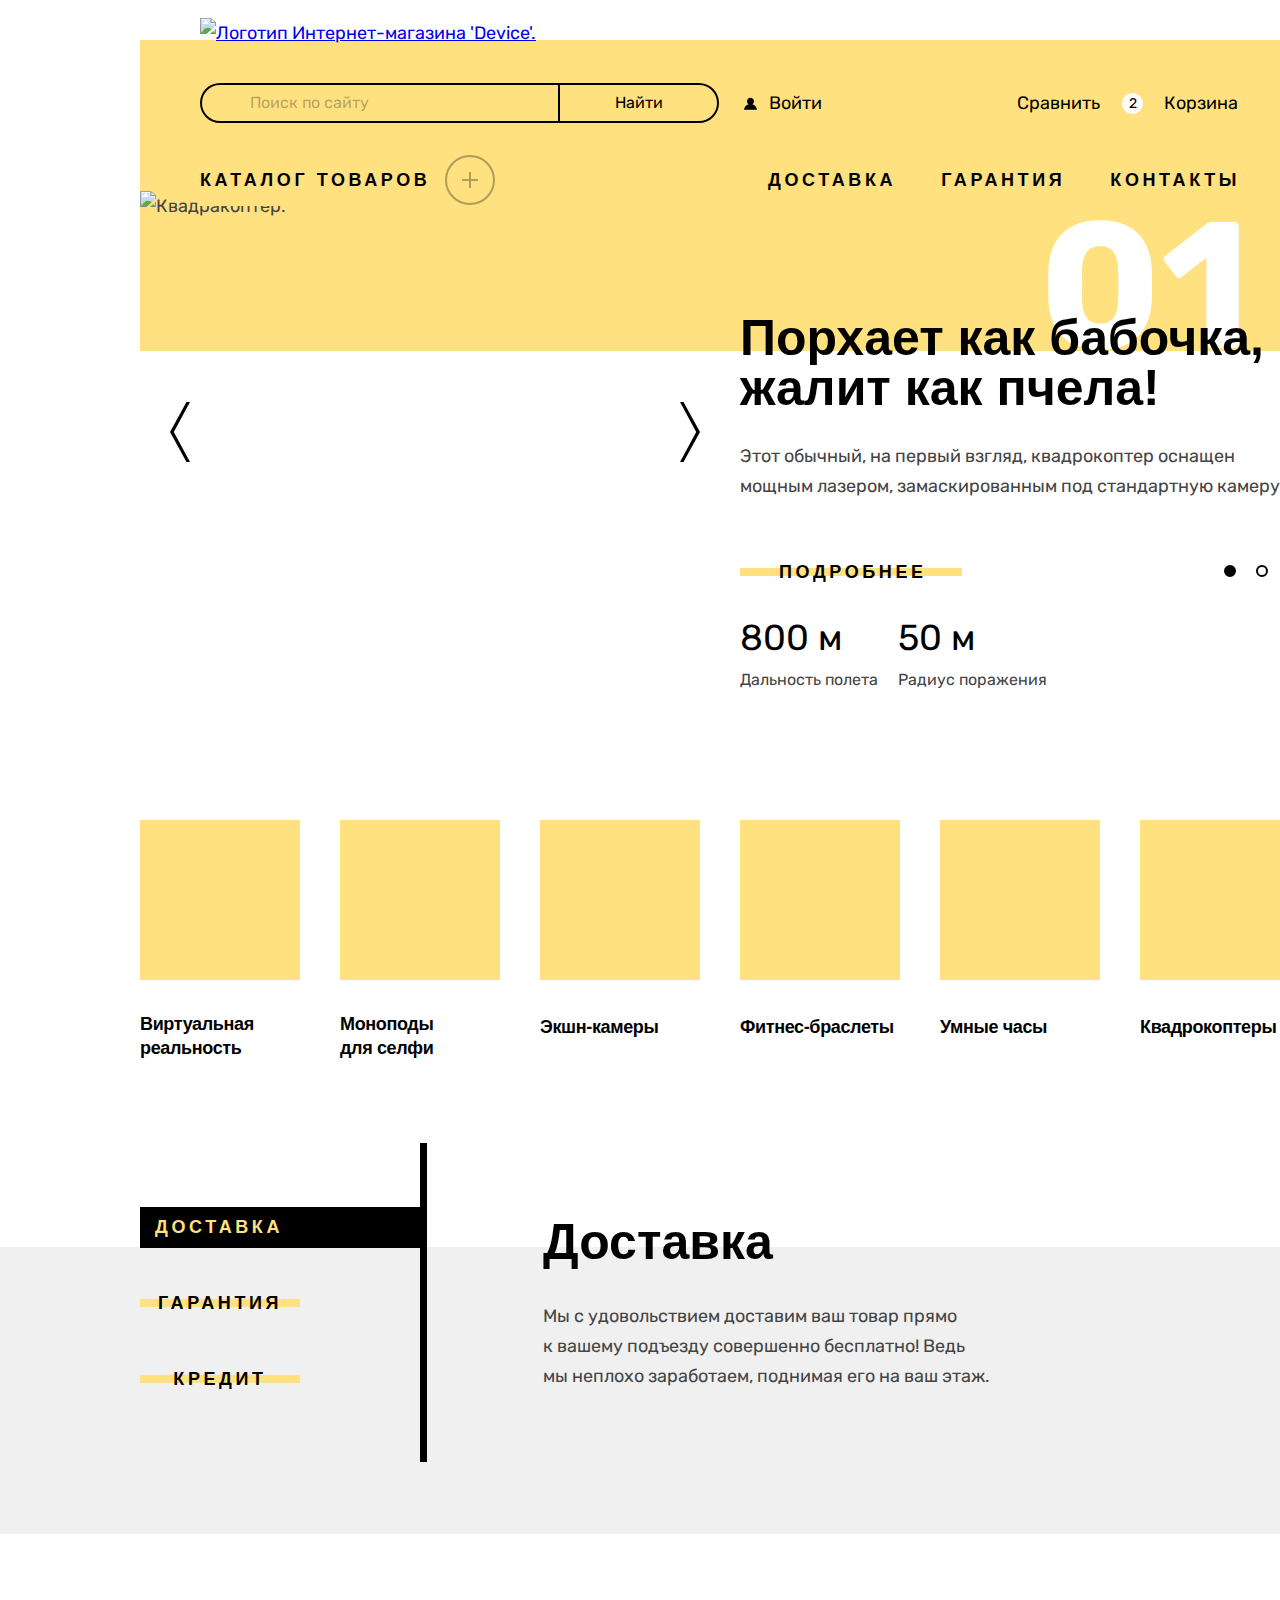
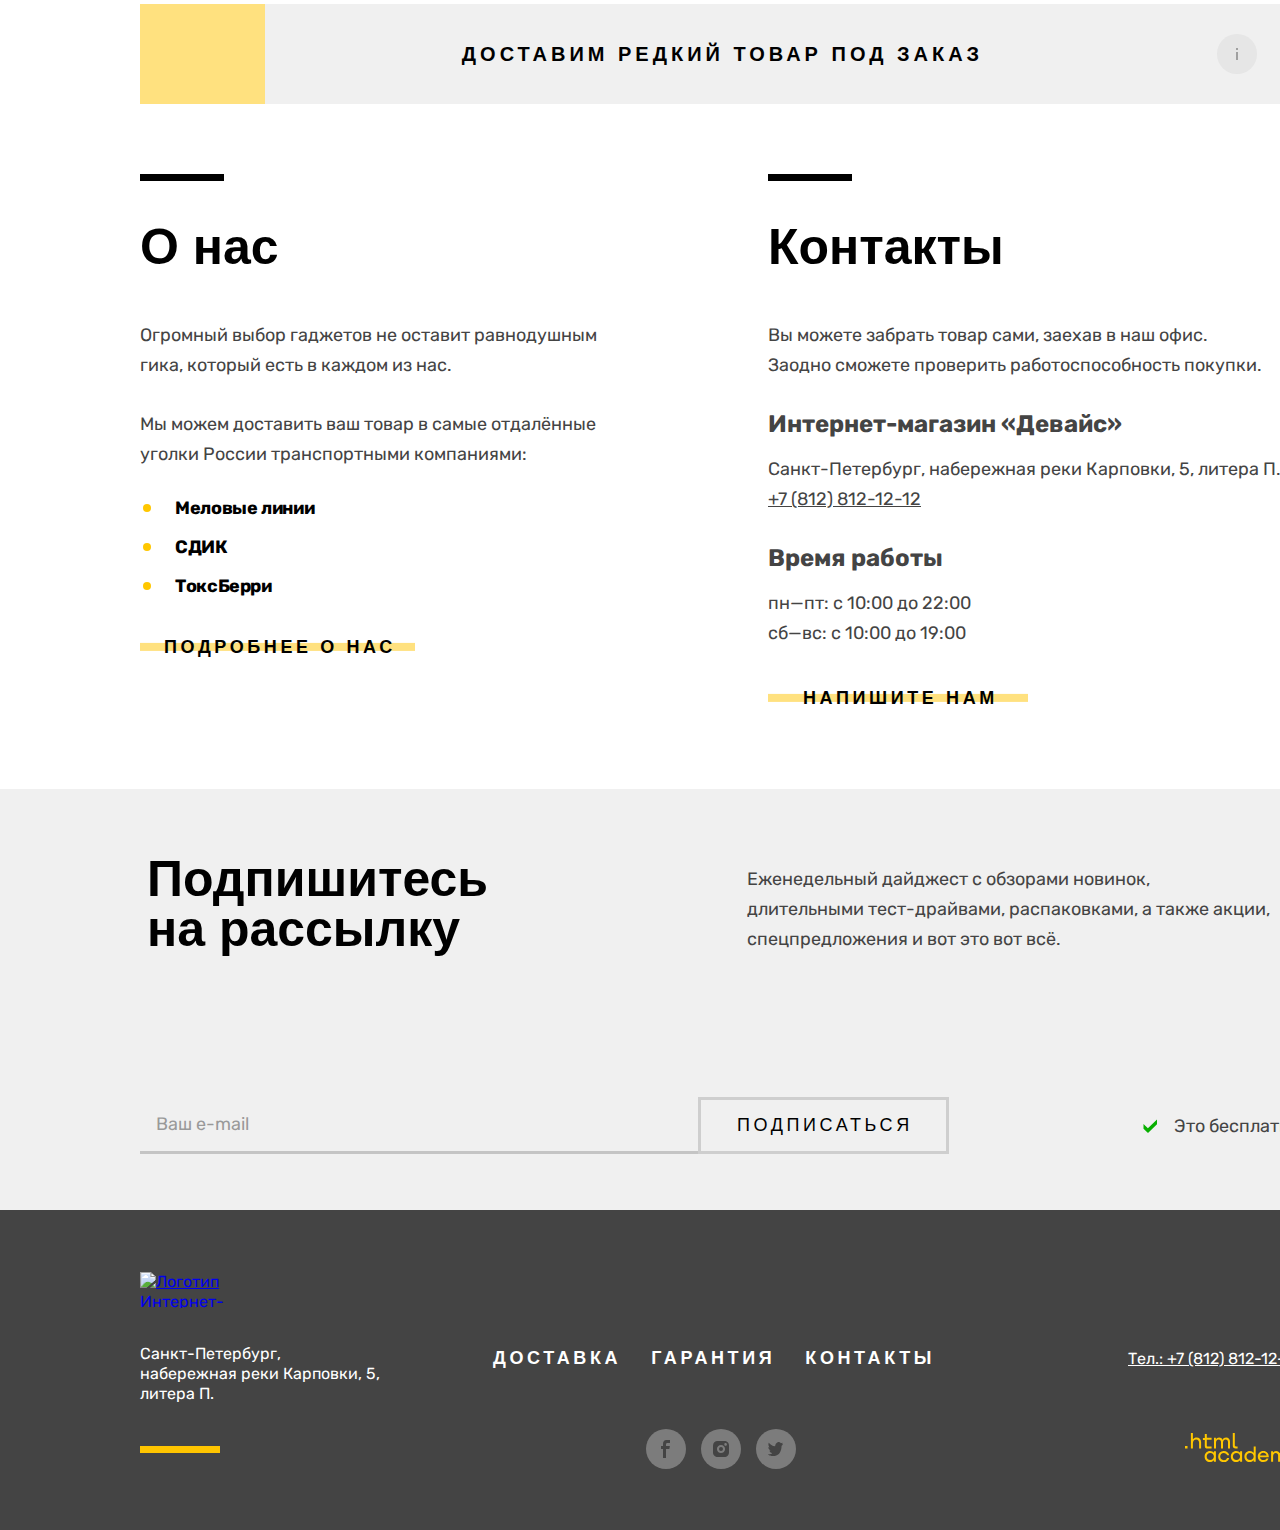
==== commit 287a5d79: "Исправленный полностью проект" ====
--- a/index.html
+++ b/index.html
@@ -96,7 +96,7 @@
               <div class="slider-left-wrapper">
                 <ul class="slider-images">
                   <li>
-                    <img class="slider-image" src="images/slider/slider-1.png"width="560" height="560" alt="Квадракоптер.">
+                    <img class="slider-image" src="images/slider/slider-1.png" width="560" height="560" alt="Квадракоптер.">
                   </li>
                 </ul>
                 <div class="slider-controls">
@@ -414,7 +414,7 @@
         </div>
       </div>
     </footer>
-    <div class="modal-container modal-container-close"> <!--  modal-container-close -->
+    <div class="modal-container modal-container-close"> <!-- modal-container-close - не отображается поп-ап -->
       <div class="modal modal-order">
         <button class="modal-close-button">
           <svg aria-hidden="true" focusable="false" width="26" height="26" viewBox="0 0 26 26" fill="none" xmlns="http://www.w3.org/2000/svg">
@@ -434,7 +434,7 @@
               <input class="field order-email" type="text" id="order-email" name="order-email" placeholder="Введите e-mail" required>
               <span class="field-info-show">Забавный у вас адрес</span>
             </div>
-            <div class="field-group">
+            <div class="field-group comment">
               <label class="form-label" for="order-comment">Что нужно привезти:</label>
               <input class="field order-comment" type="text" id="order-comment" name="order-comment" placeholder="В свободной форме">
             </div>
--- a/styles/styles.css
+++ b/styles/styles.css
@@ -1,7 +1,7 @@
 @font-face {
   font-family: "Rubik";
   font-style: normal;
-  font-weight: normal;
+  font-weight: 400;
   src: url("../fonts/rubik/Rubik-Regular.woff2") format("woff2");
   font-display: swap;
 }
@@ -9,7 +9,7 @@
 @font-face {
   font-family: "Rubik";
   font-style: normal;
-  font-weight: bold;
+  font-weight: 700;
   src: url("../fonts/rubik/Rubik-Bold.woff2") format("woff2");
   font-display: swap;
 }
@@ -163,7 +163,7 @@
 
 .navigation-logo {
   position: absolute;
-  top: -66px;
+  top: -65px;
   left: 0;
 }
 
@@ -539,7 +539,6 @@
 .navigation-list {
   display: flex;
   flex-wrap: wrap;
-  /* justify-content: space-between; */
   max-width: 700px;
   list-style-type: none;
   margin: 0;
@@ -761,7 +760,7 @@
 }
 
 .catalog-sections {
-  margin-bottom: 170px;
+  margin-bottom: 173px;
 }
 
 .catalog-list {
@@ -775,7 +774,7 @@
 
 .catalog-list-item {
   position: relative;
-  padding-top: 33px;
+  padding-top: 31px;
 }
 
 .catalog-list-item::before {
@@ -784,7 +783,7 @@
   display: block;
   width: 160px;
   height: 160px;
-  bottom: 33px;
+  bottom: 32px;
   background-color: #FFE17F;
   background-repeat: no-repeat;
   background-position: center;
@@ -858,7 +857,7 @@
   display: flex;
   flex-direction: column;
   margin: 0;
-  margin-top: -38px;
+  margin-top: -40px;
   padding: 0;
   list-style-type: none;
 }
@@ -866,7 +865,7 @@
 .services-content {
   position: relative;
   margin: 0;
-  margin-top: -28px;
+  margin-top: -30px;
   margin-left: 123px;
   padding: 0;
   list-style-type: none;
@@ -1284,7 +1283,7 @@
 }
 
 .page-footer .container-full {
-  padding-top: 64px;
+  padding-top: 62px;
   padding-bottom: 61px;
 }
 
@@ -1331,7 +1330,7 @@
 
 .footer-logo {
   display: block;
-  margin-bottom: 34px;
+  margin-bottom: 36px;
 }
 
 .footer-contacts-address {
@@ -1486,7 +1485,7 @@
   position: fixed;
   top: 0;
   left: 0;
-  z-index: 2;
+  z-index: 5;
   display: flex;
   width: 100%;
   height: 100%;
@@ -1500,7 +1499,7 @@
 .modal {
   position: relative;
   margin: auto;
-  padding: 62px 70px 60px 70px;
+  padding: 64px 70px 63px 70px;
   background-color: #ffffff;
   border: 10px solid #000000;
   box-shadow: 0px 10px 0px rgba(0, 0, 0, 0.1);
@@ -1544,7 +1543,7 @@
 }
 
 .modal-title {
-  margin-bottom: 42px;
+  margin-bottom: 40px;
 }
 
 .order-form {
@@ -1555,7 +1554,8 @@
 .field-group {
   display: flex;
   flex-direction: column;
-  margin-bottom: 42px;
+  width: 360px;
+  margin-bottom: 40px;
 }
 
 .field-group:nth-child(odd) {
@@ -1644,9 +1644,17 @@
   color: #FF3D3D;
 }
 
+.comment {
+  width: 540px;
+}
+
 .order-comment {
   width: 500px;
   padding: 20px;
+}
+
+.quantity {
+  width: 180px;
 }
 
 .quantity .form-label {
@@ -1930,15 +1938,14 @@
 
 .catalog-filter-group {
   margin: 0;
-  margin-bottom: 46px;
+  margin-bottom: 44px;
   padding: 0;
   border: none;
 }
 
 .catalog-filter-title {
   position: relative;
-  margin-top: 12px;
-  margin-bottom: 18px;
+  margin-bottom: 20px;
   padding: 0;
   font-family: "Rubik", sans-serif;
   font-size: 18px;
@@ -1954,15 +1961,14 @@
   width: 200px;
   height: 2px;
   background-color: #000000;
-  top: -14px;
+  top: -13px;
   left: 0;
 }
 
 /* Range */
 .range {
   max-width: 200px;
-  overflow: auto;
-  padding-top: 12px;
+  padding-top: 10px;
 }
 
 .range-scale {
@@ -2017,12 +2023,13 @@
 .range-wrapper-inputs {
   display: flex;
   justify-content: flex-start;
+  margin-left: -18px;
   padding-bottom: 5px;
 }
 
 .catalog-filter-label {
   display: flex;
-  margin-right: 58px;
+  margin-right: 65px;
   font-size: 15px;
   line-height: 18px;
   opacity: 0.3;
@@ -2166,7 +2173,7 @@
 }
 
 .form-button {
-  padding: 10px 45px 10px 50px;
+  padding: 10px 30px;
   background-color: transparent;
   border: none;
 }
@@ -2318,11 +2325,11 @@
   transform: scale(0);
 }
 
-.product-card-image:hover::before {
+.product-card-link:hover .product-card-image::before {
   opacity: 1;
 }
 
-.product-card-image:hover .button-main {
+.product-card-link:hover .button-main {
   transform: scale(1);
   transition: 0.25s ease-in;
 }
@@ -2369,11 +2376,11 @@
   margin-top: 32px;
 }
 
-.product-card-content:hover {
+.product-card-link:hover .product-card-content {
   opacity: 0.6;
 }
 
-.product-card-content:active {
+.product-card-link:active .product-card-content {
   opacity: 0.3;
   outline: none;
 }
@@ -2707,4 +2714,3 @@
   outline: none;
   cursor: default;
 }
-
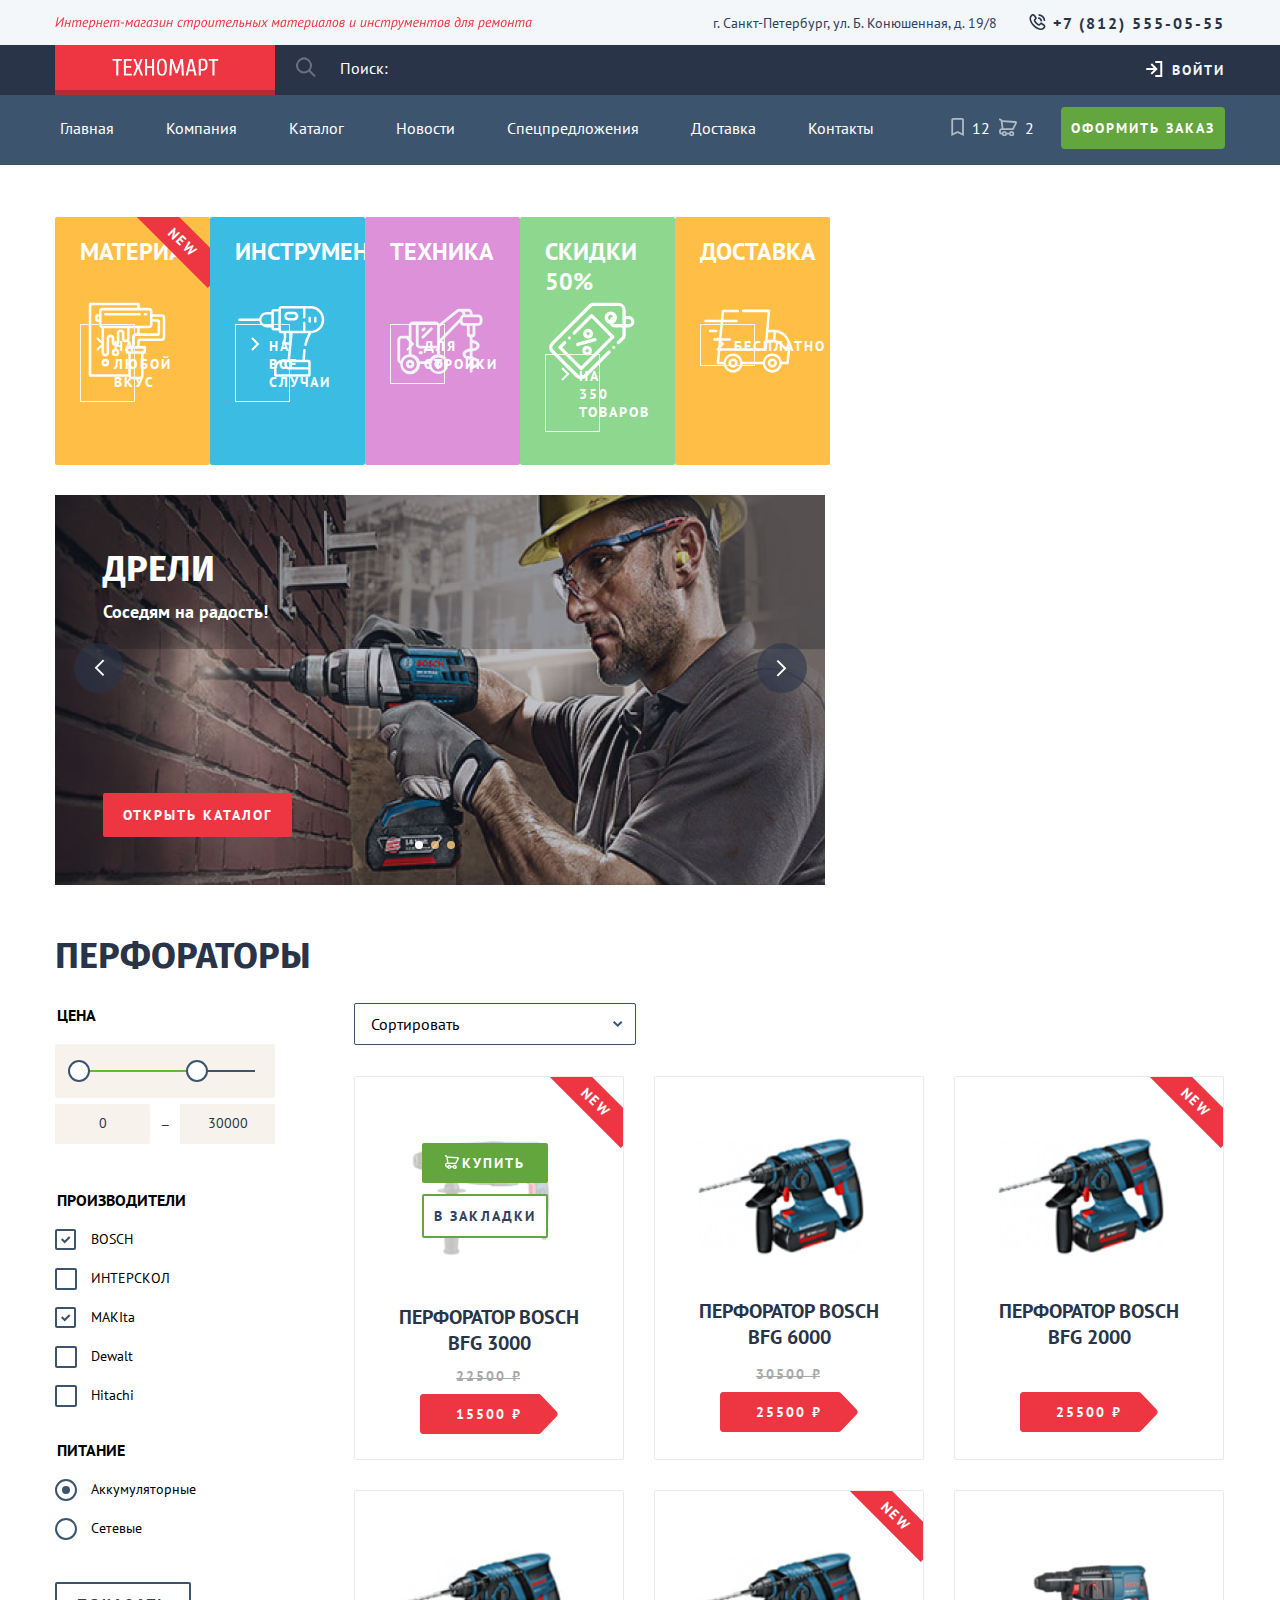
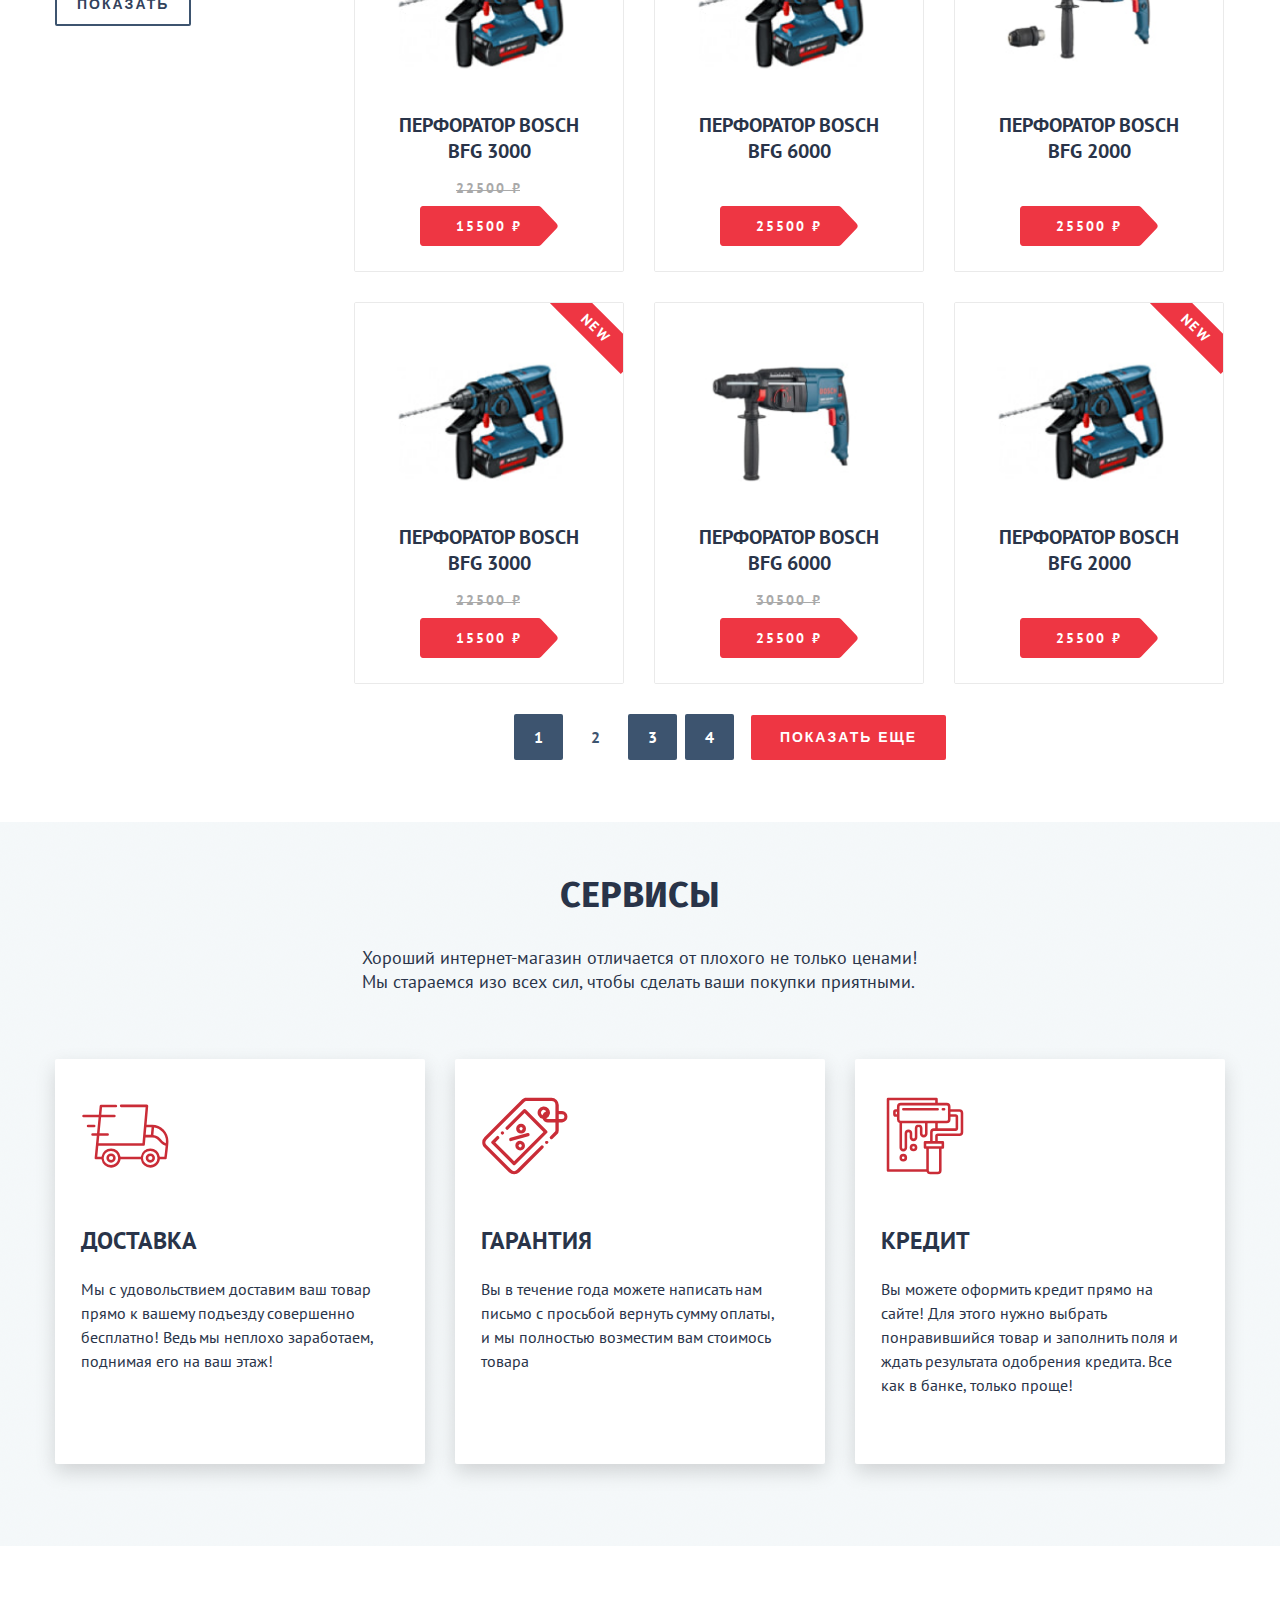
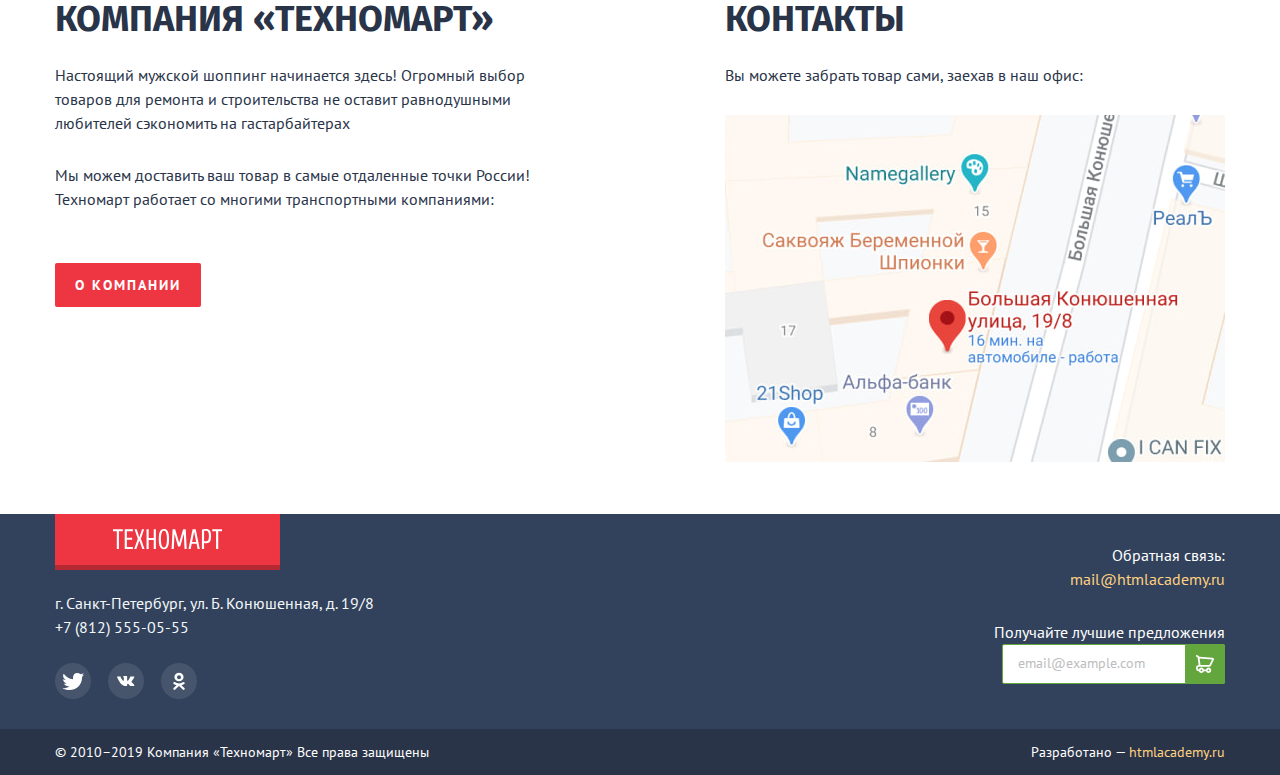
==== commit 30e31801: "Первый вариант" ====
--- a/index.html
+++ b/index.html
@@ -2,478 +2,617 @@
 <html lang="ru">
   <head>
     <meta charset="utf-8">
-    <title>HTML Academy: Девайс</title>
+    <title>HTML Academy: Техномарт</title>
     <link rel="stylesheet" href="styles/styles.css">
-    <link rel="icon" href="favicon.ico">
-    <link rel="icon" type="image/png" sizes="32x32" href="images/favicon-32.png">
+    <!-- <link rel="icon" href="favicon.ico"> -->
+    <!-- <link rel="icon" type="image/png" sizes="32x32" href="images/favicon-32.png"> -->
   </head>
   <body>
     <!-- Шапка -->
-    <header class="page-header main-page container">
-      <nav class="navigation">
-        <!-- Логотип -->
-        <a class="navigation-logo" href="#">
-          <img class="logo" src="images/logo-header.svg" width="145" height="36" alt="Логотип Интернет-магазина 'Device'.">
-        </a>
-        <!-- Верхняя строка шапки -->
-        <div class="user-menu">
-          <div class="user-left-wrapper">
-            <form class="search-form" action="https://echo.htmlacademy.ru" method="post">
-              <label class="visually-hidden" for="search-field">Строка поиска</label>
-              <input class="search-field" placeholder="Поиск по сайту" type="search" id="search-field" name="search-field" required>
-              <button class="search-button" type="submit">Найти</button>
-            </form>
-            <a class="user-menu-link icon-auth" href="#">Войти</a>
+    <header class="page-header main-page">
+      <div class="main-navigation">
+        <!-- Верхний блок шапки -->
+        <div class="header-top-wrapper">
+          <div class="company-header container">
+            <img class="" src="images/slogan.png" width="477" height="13" alt="Интернет-магазин строительных материалов и инструментов для ремонта.">
+            <div class="company-contacts">
+              <address class="contacts-address text-small">г. Санкт-Петербург, ул. Б. Конюшенная, д. 19/8</address>
+              <a class="contacts-phone" href="tel:+78125550555">+7 (812) 555-05-55</a>
+            </div>
           </div>
-          <ul class="user-right-wrapper">
-            <li class="wrapper-item">
-              <a class="user-menu-link icon-compare" href="#">Сравнить</a>
-            </li>
-            <li class="wrapper-item">
-              <button class="user-menu-button" type="button">
-                <span class="products-number">2</span>
-                Корзина
-              </button>
-            </li>
-          </ul>
-        </div>
-        <!-- Нижняя строка шапки -->
-        <div class="navigation-container">
-          <div class="navigation-catalog-container">
-            <a class="navigation-link" href="#">Каталог товаров
-              <span class="icon-pluse"></span>
+        </div>
+        <!-- Средний блок шапки -->
+        <div class="header-middle-wrapper">
+          <nav class="navigation-user container">
+            <a class="logo header-logo" href="#">
+              <img class="logo-image" src="images/logo-header.svg" width="108" height="18" alt="Логотип Интернет-магазина 'Техномарт'.">
             </a>
-            <div class="navigation-catalog">
-              <ul class="navigation-catalog-item">
-                <li>
-                  <a class="navigation-catalog-link" href="#">Виртуальная реальность</a> <!--navigation-catalog-link-current - активный пункт подменю -->
+            <div class="search-auth">
+              <form class="search-form" action="https://echo.htmlacademy.ru" method="post">
+                <label class="visually-hidden" for="search-field">Строка поиска</label>
+                <input class="search-field" placeholder="Поиск:" type="search" id="search-field" name="search-field" required>
+                <span class="icon-search">
+                  <svg width="20" height="21" viewBox="0 0 20 21" fill="none" xmlns="http://www.w3.org/2000/svg">
+                    <path fill-rule="evenodd" clip-rule="evenodd" d="M8 16.39a8 8 0 1 1 6.32-3.1l5.39 5.39-1.42 1.41-5.38-5.38A7.97 7.97 0 0 1 8 16.39Zm6-8a6 6 0 1 1-12 0 6 6 0 0 1 12 0Z"/>
+                  </svg>
+                </span>
+                <button class="search-reset" type="reset">
+                  <span class="visually-hidden">Сбросить поиск</span>
+                </button>
+              </form>
+              <a class="button button-light" href="#">Войти</a>
+            </div>
+          </nav>
+        </div>
+        <!-- Нижний блок шапки -->
+        <div class="header-bottom-wrapper">
+          <nav class="navigation container">
+            <ul class="navigation-catalog">
+              <li class="navigation-catalog-item">
+                <a class="navigation-link" href="#">Главная</a> <!--navigation-link-current - активный пункт подменю -->
+              </li>
+              <li class="navigation-catalog-item">
+                <a class="navigation-link" href="#">Компания</a>
+              </li>
+              <li class="navigation-catalog-item">
+                <a class="navigation-link" href="#">Каталог</a>
+              </li>
+              <li class="navigation-catalog-item">
+                <a class="navigation-link" href="#">Новости</a>
+              </li>
+              <li class="navigation-catalog-item">
+                <a class="navigation-link" href="#">Спецпредложения</a>
+              </li>
+              <li class="navigation-catalog-item">
+                <a class="navigation-link" href="#">Доставка</a>
+              </li>
+              <li class="navigation-catalog-item">
+                <a class="navigation-link" href="#">Контакты</a>
+              </li>
+            </ul>
+            <!-- здесь -->
+            <div class="navigation-list">
+              <ul class="user-list">
+                <li class="user-list-item">
+                  <a class="user-link icon-favorites" href="#">
+                    <span class="visually-hidden">Избранное</span>
+                    <span class="button-number">12</span>
+                  </a>
                 </li>
-                <li>
-                  <a class="navigation-catalog-link" href="#">Моноподы для селфи</a>
-                </li>
-                <li>
-                  <a class="navigation-catalog-link" href="#">Экшн-камеры</a>
+                <li class="user-list-item">
+                  <a class="user-link icon-cart" href="#">
+                    <span class="visually-hidden">Корзина</span>
+                    <span class="button-number">2</span>
+                  </a>
                 </li>
               </ul>
-              <ul class="navigation-catalog-item">
-                <li>
-                  <a class="navigation-catalog-link" href="#">Фитнес-браслеты</a>
-                </li>
-                <li>
-                  <a class="navigation-catalog-link" href="#">Умные часы</a>
-                </li>
-              </ul>
-              <ul class="navigation-catalog-item">
-                <li>
-                  <a class="navigation-catalog-link" href="#">Квадрокоптеры</a>
-                </li>
-              </ul>
-            </div>
-          </div>
-          <ul class="navigation-list">
-            <li class="navigation-item">
-              <a class="navigation-link" href="#">Доставка</a> <!--navigation-link-current - активный пункт меню -->
-            </li>
-            <li class="navigation-item">
-              <a class="navigation-link" href="#">Гарантия</a>
-            </li>
-            <li class="navigation-item">
-              <a class="navigation-link" href="#">Контакты</a>
-            </li>
-          </ul>
-        </div>
-      </nav>
+              <a class="button button-green button-cart" href="#">Оформить заказ</a>
+            </div>
+          </nav>
+        </div>
+      </div>
     </header>
 
-    <main class="main-container main-index">
-      <div class="page-container">
+    <main class="main-container">
+      <div class="container">
+        <!-- Промо-блоки -->
+        <div class="promo-slider-wrapper">
+          <ul class="promo">
+            <li class="promo-item promo-materials new" data-label="New">
+              <b class="title title-h2">Материалы</b>
+              <a class="button button-light" href="#">на любой вкус</a>
+            </li>
+            <li class="promo-item promo-tool">
+              <b class="title title-h2">Инструмент</b>
+              <a class="button button-light" href="#">на все случаи</a>
+            </li>
+            <li class="promo-item promo-equipment">
+              <b class="title title-h2">Техника</b>
+              <a class="button button-light" href="#">для стройки</a>
+            </li>
+            <li class="promo-item promo-sales">
+              <b class="title title-h2">Скидки 50%</b>
+              <a class="button button-light" href="#">На 350 товаров</a>
+            </li>
+            <li class="promo-item promo-delivery">
+              <b class="title title-h2">Доставка</b>
+              <a class="button button-light" href="#">бесплатно</a>
+            </li>
+          </ul>
+          <!-- Слайдер -->
+          <div class="slider">
+            <ol class="slider-list">
+              <li class="slider-item">
+                <img class="slide-image" src="images/slider/slider-1.jpg" width="770" height="390" alt="Рабочий с дрелью.">
+                <div class="slide-content">
+                  <div class="slide-content-wrapper">
+                    <b class="title title-h1">Дрели</b>
+                    <p class="slide-text">Соседям на радость!</p>
+                  </div>
+                  <a class="button button-red" href="#">Открыть каталог</a> <!--добавить button-white-disabled - неактивная кнопка -->
+                </div>
+              </li>
+              <li class="slider-item" hidden>
+                <img class="slide-image" src="images/slider/slider-2.jpg" width="770" height="390" alt="Рабочий с перфоратором.">
+                <div class="slide-content">
+                  <div class="slide-content-wrapper">
+                    <b class="title title-h1">Перфораторы</b>
+                    <p class="slide-text">Настроящие мужские игрушки</p>
+                  </div>
+                  <a class="button button-red" href="#">Открыть каталог</a>
+                </div>
+              </li>
+            </ol>
+            <div class="slider-controls">
+              <button class="slider-button slider-prev" type="button">
+                <span class="visually-hidden">Предыдущий слайд</span>
+              </button>
+              <button class="slider-button slider-next" type="button">
+                <span class="visually-hidden">Следующий слайд</span>
+              </button>
+            </div>
+            <ol class="slider-pagination">
+              <li class="slider-pagination-item">
+                <button class="slider-pagination-button slider-pagination-button-current" type="button">
+                  <span class="visually-hidden">1 слайд</span>
+                </button>
+              </li>
+              <li class="slider-pagination-item">
+                <button class="slider-pagination-button" type="button">
+                  <span class="visually-hidden">2 слайд</span>
+                </button>
+              </li>
+              <li class="slider-pagination-item">
+                <button class="slider-pagination-button" type="button">
+                  <span class="visually-hidden">3 слайд</span>
+                </button>
+              </li>
+            </ol>
+          </div>
+        </div>
         <!-- Главный заголовок -->
-        <h1 class="visually-hidden">Магазин Device</h1>
-        <!-- Слайдер -->
-        <section class="slider-container container-full">
-          <ol class="slider">
-            <li class="slide">
-              <div class="slider-left-wrapper">
-                <ul class="slider-images">
-                  <li>
-                    <img class="slider-image" src="images/slider/slider-1.png" width="560" height="560" alt="Квадракоптер.">
+        <h1 class="title title-h1">Перфораторы</h1>
+        <section class="catalog-products">
+          <!-- <div class="container"> -->
+            <!-- Фильтр каталога -->
+            <div class="catalog-left-column">
+              <h2 class="visually-hidden">Список товаров с фильтром</h2>
+              <form class="catalog-filter" action="https://echo.htmlacademy.ru" method="get">
+                <fieldset class="catalog-filter-group">
+                  <legend class="title title-h4">Цена</legend>
+                  <div class="range">
+                    <div class="range-scale-container">
+                      <div class="range-scale">
+                        <div class="range-bar" style="left: 3px; width: 120px;">
+                          <button class="range-toggle toggle-min" type="button">
+                            <span class="visually-hidden">Изменить минимальную цену.</span>
+                          </button>
+                          <button class="range-toggle toggle-max" type="button">
+                            <span class="visually-hidden">Изменить максимальную цену.</span>
+                          </button>
+                        </div>
+                      </div>
+                    </div>
+                    <div class="range-wrapper-inputs">
+                      <label class="catalog-filter-label" for="min-price">
+                        <input class="range-input min-price" placeholder="0" type="number" id="min-price" name="min-price">
+                      </label>
+                      <span>&nbsp;&ndash;&nbsp;</span>
+                      <label class="catalog-filter-label" for="max-price">
+                        <input class="range-input max-price" placeholder="30000" type="number" id="max-price" name="max-price">
+                      </label>
+                    </div>
+                  </div>
+                </fieldset>
+                <fieldset class="catalog-filter-group filter-manufacturers">
+                  <legend class="title title-h4">Производители</legend>
+                  <ul class="catalog-filter-list">
+                    <li class="catalog-filter-item">
+                      <label class="control">
+                        <input class="visually-hidden control-input" type="checkbox" name="bosch" checked>
+                        <span class="control-mark"></span>
+                        <span class="control-label">BOSCH</span>
+                      </label>
+                    </li>
+                    <li class="catalog-filter-item">
+                      <label class="control">
+                        <input class="visually-hidden control-input" type="checkbox" name="interskol">
+                        <span class="control-mark"></span>
+                        <span class="control-label">ИНТЕРСКОЛ</span>
+                      </label>
+                    </li>
+                    <li class="catalog-filter-item">
+                      <label class="control">
+                        <input class="visually-hidden control-input" type="checkbox" name="makita" checked>
+                        <span class="control-mark"></span>
+                        <span class="control-label">MAKIta</span>
+                      </label>
+                    </li>
+                    <li class="catalog-filter-item">
+                      <label class="control">
+                        <input class="visually-hidden control-input" type="checkbox" name="dewalt">
+                        <span class="control-mark"></span>
+                        <span class="control-label">Dewalt</span>
+                      </label>
+                    </li>
+                    <li class="catalog-filter-item">
+                      <label class="control">
+                        <input class="visually-hidden control-input" type="checkbox" name="hitachi">
+                        <span class="control-mark"></span>
+                        <span class="control-label">Hitachi</span>
+                      </label>
+                    </li>
+                  </ul>
+                </fieldset>
+                <fieldset class="catalog-filter-group">
+                  <legend class="title title-h4">Питание</legend>
+                  <ul class="catalog-filter-list">
+                    <li class="catalog-filter-item">
+                      <label class="control">
+                        <input class="visually-hidden control-input" type="radio" name="supply" value="accumulator" checked>
+                        <span class="control-mark"></span>
+                        <span class="control-label">Аккумуляторные</span>
+                      </label>
+                    </li>
+                    <li class="catalog-filter-item">
+                      <label class="control">
+                        <input class="visually-hidden control-input" type="radio" name="supply" value="ac">
+                        <span class="control-mark"></span>
+                        <span class="control-label">Сетевые</span>
+                      </label>
+                    </li>
+                  </ul>
+                </fieldset>
+                <button class="button button-dark" type="submit">
+                  <span>Показать</span>
+                </button>
+              </form>
+            </div>
+
+            <div class="catalog-right-column">
+              <!-- Сортировка -->
+              <!-- <div class="sorting-container"> -->
+                <select class="select-control" aria-label="Сортировка" id="sorting" name="sorting">
+                  <option value="sort">Сортировать</option>
+                  <option value="popular">по популярности</option>
+                  <option value="cheap">по возрастанию цены</option>
+                  <option value="expensive">по убыванию цены</option>
+                </select>
+                <!-- доделать цвет стрелки при фокусе -->
+                <!-- <span>
+                </span> -->
+              <!-- </div> -->
+              <!-- <div class="background-container"> -->
+                <!-- Список элементов -->
+                <ul class="product-list">
+                  <li class="product-card new" data-label="New">
+                    <a class="product-card-link" href="#">
+                      <div class="product-card-wrapper">
+                        <div class="product-card-content">
+                          <div class="product-card-image">
+                            <img class="product-card-img" src="images/products/product-1.jpg" width="216" height="180" alt="">
+                            <div class="product-card-actions">
+                              <span class="button button-green">Купить</span>
+                              <span class="button button-dark">В закладки</span>
+                            </div>
+                          </div>
+                          <h3 class="title title-h3">Перфоратор BOSCH BFG 3000</h3>
+                        </div>
+                        <div class="product-prices">
+                          <span class="product-price old-price">22500 ₽</span>
+                          <span class="product-price-background">
+                            <svg width="138" height="40" viewBox="0 0 138 40" fill="none" xmlns="http://www.w3.org/2000/svg">
+                              <path d="M121.1 1.24A4 4 0 0 0 118.2 0H2.96C1.33 0 0 1.42 0 3.16v33.68C0 38.58 1.33 40 2.96 40H118.2a4 4 0 0 0 2.9-1.24l15.27-16a4 4 0 0 0 0-5.52l-15.28-16Z"/>
+                            </svg>
+                            <span class="product-price new-price">15500 ₽</span>
+                          </span>
+                        </div>
+                      </div>
+                    </a>
+                  </li>
+                  <li class="product-card">
+                    <a class="product-card-link" href="#">
+                      <div class="product-card-wrapper">
+                        <div class="product-card-content">
+                          <img class="product-card-img" src="images/products/product-2.jpg" width="216" height="180" alt="">
+                          <h3 class="title title-h3">Перфоратор BOSCH BFG 6000</h3>
+                        </div>
+                        <div class="product-prices">
+                          <span class="product-price old-price">30500 ₽</span>
+                          <span class="product-price-background">
+                            <svg width="138" height="40" viewBox="0 0 138 40" fill="none" xmlns="http://www.w3.org/2000/svg">
+                              <path d="M121.1 1.24A4 4 0 0 0 118.2 0H2.96C1.33 0 0 1.42 0 3.16v33.68C0 38.58 1.33 40 2.96 40H118.2a4 4 0 0 0 2.9-1.24l15.27-16a4 4 0 0 0 0-5.52l-15.28-16Z"/>
+                            </svg>
+                            <span class="product-price new-price">25500 ₽</span>
+                          </span>
+                        </div>
+                      </div>
+                    </a>
+                    <div class="product-card-actions">
+                      <button class="button button-green" type="button">Купить</button>
+                      <button class="button button-dark" type="button">В закладки</button>
+                    </div>
+                  </li>
+                  <li class="product-card new" data-label="New">
+                    <a class="product-card-link" href="#">
+                      <div class="product-card-wrapper">
+                        <div class="product-card-content">
+                          <img class="product-card-img" src="images/products/product-2.jpg" width="216" height="180" alt="">
+                          <h3 class="title title-h3">Перфоратор BOSCH BFG 2000</h3>
+                        </div>
+                        <div class="product-prices">
+                          <span class="product-price-background">
+                            <svg width="138" height="40" viewBox="0 0 138 40" fill="none" xmlns="http://www.w3.org/2000/svg">
+                              <path d="M121.1 1.24A4 4 0 0 0 118.2 0H2.96C1.33 0 0 1.42 0 3.16v33.68C0 38.58 1.33 40 2.96 40H118.2a4 4 0 0 0 2.9-1.24l15.27-16a4 4 0 0 0 0-5.52l-15.28-16Z"/>
+                            </svg>
+                            <span class="product-price new-price">25500 ₽</span>
+                          </span>
+                        </div>
+                      </div>
+                    </a>
+                    <div class="product-card-actions">
+                      <button class="button button-green" type="button">Купить</button>
+                      <button class="button button-dark" type="button">В закладки</button>
+                    </div>
+                  </li>
+
+                  <li class="product-card">
+                    <a class="product-card-link" href="#">
+                      <div class="product-card-wrapper">
+                        <div class="product-card-content">
+                          <img class="product-card-img" src="images/products/product-2.jpg" width="216" height="180" alt="">
+                          <h3 class="title title-h3">Перфоратор BOSCH BFG 3000</h3>
+                        </div>
+                        <div class="product-prices">
+                          <span class="product-price old-price">22500 ₽</span>
+                          <span class="product-price-background">
+                            <svg width="138" height="40" viewBox="0 0 138 40" fill="none" xmlns="http://www.w3.org/2000/svg">
+                              <path d="M121.1 1.24A4 4 0 0 0 118.2 0H2.96C1.33 0 0 1.42 0 3.16v33.68C0 38.58 1.33 40 2.96 40H118.2a4 4 0 0 0 2.9-1.24l15.27-16a4 4 0 0 0 0-5.52l-15.28-16Z"/>
+                            </svg>
+                            <span class="product-price new-price">15500 ₽</span>
+                        </div>
+                      </div>
+                    </a>
+                    <div class="product-card-actions">
+                      <button class="button button-green" type="button">Купить</button>
+                      <button class="button button-dark" type="button">В закладки</button>
+                    </div>
+                  </li>
+                  <li class="product-card new" data-label="New">
+                    <a class="product-card-link" href="#">
+                      <div class="product-card-wrapper">
+                        <div class="product-card-content">
+                          <img class="product-card-img" src="images/products/product-2.jpg" width="216" height="180" alt="">
+                          <h3 class="title title-h3">Перфоратор BOSCH BFG 6000</h3>
+                        </div>
+                        <div class="product-prices">
+                          <span class="product-price-background">
+                            <svg width="138" height="40" viewBox="0 0 138 40" fill="none" xmlns="http://www.w3.org/2000/svg">
+                              <path d="M121.1 1.24A4 4 0 0 0 118.2 0H2.96C1.33 0 0 1.42 0 3.16v33.68C0 38.58 1.33 40 2.96 40H118.2a4 4 0 0 0 2.9-1.24l15.27-16a4 4 0 0 0 0-5.52l-15.28-16Z"/>
+                            </svg>
+                            <span class="product-price new-price">25500 ₽</span>
+                          </span>
+                        </div>
+                      </div>
+                    </a>
+                    <div class="product-card-actions">
+                      <button class="button button-green" type="button">Купить</button>
+                      <button class="button button-dark" type="button">В закладки</button>
+                    </div>
+                  </li>
+                  <li class="product-card">
+                    <a class="product-card-link" href="#">
+                      <div class="product-card-wrapper">
+                        <div class="product-card-content">
+                          <img class="product-card-img" src="images/products/product-3.jpg" width="216" height="180" alt="">
+                          <h3 class="title title-h3">Перфоратор BOSCH BFG 2000</h3>
+                        </div>
+                        <div class="product-prices">
+                          <span class="product-price-background">
+                            <svg width="138" height="40" viewBox="0 0 138 40" fill="none" xmlns="http://www.w3.org/2000/svg">
+                              <path d="M121.1 1.24A4 4 0 0 0 118.2 0H2.96C1.33 0 0 1.42 0 3.16v33.68C0 38.58 1.33 40 2.96 40H118.2a4 4 0 0 0 2.9-1.24l15.27-16a4 4 0 0 0 0-5.52l-15.28-16Z"/>
+                            </svg>
+                            <span class="product-price new-price">25500 ₽</span>
+                          </span>
+                        </div>
+                      </div>
+                    </a>
+                    <div class="product-card-actions">
+                      <button class="button button-green" type="button">Купить</button>
+                      <button class="button button-dark" type="button">В закладки</button>
+                    </div>
+                  </li>
+
+                  <li class="product-card new" data-label="New">
+                    <a class="product-card-link" href="#">
+                      <div class="product-card-wrapper">
+                        <div class="product-card-content">
+                          <img class="product-card-img" src="images/products/product-2.jpg" width="216" height="180" alt="">
+                          <h3 class="title title-h3">Перфоратор BOSCH BFG 3000</h3>
+                        </div>
+                        <div class="product-prices">
+                          <span class="product-price old-price">22500 ₽</span>
+                          <span class="product-price-background">
+                            <svg width="138" height="40" viewBox="0 0 138 40" fill="none" xmlns="http://www.w3.org/2000/svg">
+                              <path d="M121.1 1.24A4 4 0 0 0 118.2 0H2.96C1.33 0 0 1.42 0 3.16v33.68C0 38.58 1.33 40 2.96 40H118.2a4 4 0 0 0 2.9-1.24l15.27-16a4 4 0 0 0 0-5.52l-15.28-16Z"/>
+                            </svg>
+                            <span class="product-price new-price">15500 ₽</span>
+                        </div>
+                      </div>
+                    </a>
+                    <div class="product-card-actions">
+                      <button class="button button-green" type="button">Купить</button>
+                      <button class="button button-dark" type="button">В закладки</button>
+                    </div>
+                  </li>
+                  <li class="product-card">
+                    <a class="product-card-link" href="#">
+                      <div class="product-card-wrapper">
+                        <div class="product-card-content">
+                        <img class="product-card-img" src="images/products/product-1.jpg" width="216" height="180" alt="">
+                        <h3 class="title title-h3">Перфоратор BOSCH BFG 6000</h3>
+                        </div>
+                        <div class="product-prices">
+                          <span class="product-price old-price">30500 ₽</span>
+                          <span class="product-price-background">
+                            <svg width="138" height="40" viewBox="0 0 138 40" fill="none" xmlns="http://www.w3.org/2000/svg">
+                              <path d="M121.1 1.24A4 4 0 0 0 118.2 0H2.96C1.33 0 0 1.42 0 3.16v33.68C0 38.58 1.33 40 2.96 40H118.2a4 4 0 0 0 2.9-1.24l15.27-16a4 4 0 0 0 0-5.52l-15.28-16Z"/>
+                            </svg>
+                            <span class="product-price new-price">25500 ₽</span>
+                          </span>
+                        </div>
+                      </div>
+                    </a>
+                    <div class="product-card-actions">
+                      <button class="button button-green" type="button">Купить</button>
+                      <button class="button button-dark" type="button">В закладки</button>
+                    </div>
+                  </li>
+                  <li class="product-card new" data-label="New">
+                    <a class="product-card-link" href="#">
+                      <div class="product-card-wrapper">
+                        <div class="product-card-content">
+                          <img class="product-card-img" src="images/products/product-2.jpg" width="216" height="180" alt="">
+                          <h3 class="title title-h3">Перфоратор BOSCH BFG 2000</h3>
+                        </div>
+                        <div class="product-prices">
+                          <span class="product-price-background">
+                            <svg width="138" height="40" viewBox="0 0 138 40" fill="none" xmlns="http://www.w3.org/2000/svg">
+                              <path d="M121.1 1.24A4 4 0 0 0 118.2 0H2.96C1.33 0 0 1.42 0 3.16v33.68C0 38.58 1.33 40 2.96 40H118.2a4 4 0 0 0 2.9-1.24l15.27-16a4 4 0 0 0 0-5.52l-15.28-16Z"/>
+                            </svg>
+                            <span class="product-price new-price">25500 ₽</span>
+                          </span>
+                        </div>
+                      </div>
+                    </a>
+                    <div class="product-card-actions">
+                      <button class="button button-green" type="button">Купить</button>
+                      <button class="button button-dark" type="button">В закладки</button>
+                    </div>
                   </li>
                 </ul>
-                <div class="slider-controls">
-                  <button class="slider-button slider-prev" type="button">
-                    <span class="visually-hidden">Предыдущее фото</span>
-                  </button>
-                  <button class="slider-button slider-next" type="button">
-                    <span class="visually-hidden">Следующее фото</span>
-                  </button>
+
+                <!-- Пагинация -->
+                <div class="pagination-container">
+                  <ol class="pagination">
+                    <li class="pagination-item">
+                      <a class="pagination-link" href="#">1</a>
+                    </li>
+                    <li class="pagination-item">
+                      <a class="pagination-link pagination-link-current">2</a>
+                    </li>
+                    <li class="pagination-item">
+                      <a class="pagination-link" href="#">3</a>
+                    </li>
+                    <li class="pagination-item">
+                      <a class="pagination-link" href="#">4</a>
+                    </li>
+                  </ol>
+                  <button class="button button-red pagination-show-more" type="button">Показать еще</button>
                 </div>
-              </div>
-              <div class="slider-right-wrapper">
-                <span class="slide-number">01</span>
-                <h2 class="main-title">Порхает как бабочка, жалит как пчела!</h2>
-                <p class="slide-text">Этот обычный, на первый взгляд, квадрокоптер оснащен мощным лазером, замаскированным под стандартную камеру.</p>
-                <dl class="parametrs">
-                  <div class="parametr-container">
-                    <dt class="parametr-name">Дальность полета</dt>
-                    <dd class="parametr-value">800 м</dd>
-                  </div>
-                  <div class="parametr-container">
-                    <dt class="parametr-name">Радиус поражения</dt>
-                    <dd class="parametr-value">50 м</dd>
-                  </div>
-                </dl>
-                <a class="button-main" href="#"> <!--button-main-disabled - неактивная кнопка -->
-                  <span>Подробнее</span>
-                </a>
-              </div>
-            </li>
-            <li class="slide visually-hidden">
-              <div class="slider-left-wrapper">
-                <ul class="slider-images">
-                  <li>
-                    <img class="slider-image" src="images/slider/slider-2.png" width="560" height="560" alt="Фитнес-браслет.">
-                  </li>
-                </ul>
-                <div class="slider-controls">
-                  <button class="slider-button slider-prev" type="button">
-                    <span class="visually-hidden">Предыдущее фото</span>
-                  </button>
-                  <button class="slider-button slider-next" type="button">
-                    <span class="visually-hidden">Следующее фото</span>
-                  </button>
-                </div>
-              </div>
-              <div class="slider-right-wrapper">
-                <span class="slide-number">02</span>
-                <h2 class="main-title">Худеем<br>правильно!</h2>
-                <p class="slide-text">Мотивирующие фитнес-браслеты помогут найти в себе силы не пропускать занятия и соблюдать диету.</p>
-                <dl class="parametrs">
-                  <div class="parametr-container">
-                    <dt class="parametr-name">Без подзарядки</dt>
-                    <dd class="parametr-value">48 часов</dd>
-                  </div>
-                </dl>
-                <a class="button-main" href="#"> <!--button-main-disabled - неактивная кнопка -->
-                  <span>Подробнее</span>
-                </a>
-              </div>
-            </li>
-            <li class="slide visually-hidden">
-              <div class="slider-left-wrapper">
-                <ul class="slider-images">
-                  <li>
-                    <img class="slider-image" src="images/slider/slider-3.png" width="560" height="560" alt="Селфи-палка.">
-                  </li>
-                  <li>
-                </ul>
-                <div class="slider-controls">
-                  <button class="slider-button slider-prev" type="button">
-                    <span class="visually-hidden">Предыдущее фото</span>
-                  </button>
-                  <button class="slider-button slider-next" type="button">
-                    <span class="visually-hidden">Следующее фото</span>
-                  </button>
-                </div>
-              </div>
-              <div class="slider-right-wrapper">
-                <span class="slide-number">03</span>
-                <h2 class="main-title">Делай селфи,<br>как Бен Стиллер!</h2>
-                <p class="slide-text">Самая длинная палка для селфи доступна в нашем магазине. Восемь (Восемь, Карл!) метров длиной и весом всего 5 кг.</p>
-                <dl class="parametrs">
-                  <div class="parametr-container">
-                    <dt class="parametr-name">Длина палки</dt>
-                    <dd class="parametr-value">8,5 м</dd>
-                    </div>
-                    <div class="parametr-container">
-                    <dt class="parametr-name">Вес палки</dt>
-                    <dd class="parametr-value">5 кг</dd>
-                  </div>
-                  <div class="parametr-container">
-                    <dt class="parametr-name">Материал</dt>
-                    <dd class="parametr-value">Карбон</dd>
-                    </div>
-                </dl>
-                <a class="button-main" href="#"> <!--button-main-disabled - неактивная кнопка -->
-                  <span>Подробнее</span>
-                </a>
-              </div>
-            </li>
-          </ol>
-          <ol class="slider-pagination">
-            <li class="slider-pagination-item">
-              <button class="slider-pagination-button slider-pagination-button-current" type="button">
-                <span class="visually-hidden">1 слайд</span>
-              </button>
-            </li>
-            <li class="slider-pagination-item">
-              <button class="slider-pagination-button" type="button">
-                <span class="visually-hidden">2 слайд</span>
-              </button>
-            </li>
-            <li class="slider-pagination-item">
-              <button class="slider-pagination-button" type="button">
-                <span class="visually-hidden">3 слайд</span>
-              </button>
-            </li>
-          </ol>
+              <!-- </div> -->
+            </div>
+          <!-- </div> -->
         </section>
-
-        <!-- Разделы каталога -->
-        <section class="catalog-sections container-full">
-          <h2 class="visually-hidden">Разделы каталога</h2>
-          <ul class="catalog-list">
-            <li class="catalog-list-item virtual-reality">
-              <a class="catalog-section-link" href="#">Виртуальная реальность</a>
-            </li>
-            <li class="catalog-list-item monopods-for-selfie">
-              <a class="catalog-section-link" href="#">Моноподы для&nbsp;селфи</a>
-            </li>
-            <li class="catalog-list-item action-cameras">
-              <a class="catalog-section-link" href="#">Экшн-камеры</a>
-            </li>
-            <li class="catalog-list-item fitness-bracelets">
-              <a class="catalog-section-link" href="#">Фитнес-браслеты</a>
-            </li>
-            <li class="catalog-list-item smart-watches">
-              <a class="catalog-section-link" href="#">Умные часы</a>
-            </li>
-            <li class="catalog-list-item quadcopters">
-              <a class="catalog-section-link" href="#">Квадрокоптеры</a>
+      </div>
+      <!-- Блок услуг -->
+      <section class="services">
+        <div class="container">
+          <h2 class="title title-h1">Сервисы</h2>
+          <p class="text-large">Хороший интернет-магазин отличается от плохого не только ценами! Мы стараемся изо всех сил, чтобы сделать ваши покупки приятными.</p>
+          <ul class="services-list">
+            <li class="services-list-item icon-services-delivery">
+              <h3 class="title title-h2">Доставка</h3>
+              <p class="services-text">Мы с удовольствием доставим ваш товар прямо к вашему подъезду совершенно бесплатно! Ведь мы неплохо заработаем, поднимая его на ваш этаж!</p>
+            </li>
+            <li class="services-list-item icon-services-guarantee">
+              <h3 class="title title-h2">Гарантия</h3>
+              <p class="services-text">Вы в течение года можете написать нам письмо с просьбой вернуть сумму оплаты, и мы полностью возместим вам стоимось товара</p>
+            </li>
+            <li class="services-list-item icon-services-credit">
+              <h3 class="title title-h2">Кредит</h3>
+              <p class="services-text">Вы можете оформить кредит прямо на сайте! Для этого нужно выбрать понравившийся товар и заполнить поля и ждать результата одобрения кредита. Все как в банке, только проще!</p>
             </li>
           </ul>
-        </section>
-        <!-- Блок услуг -->
-        <section class="services">
-          <h2 class="visually-hidden">Список услуг</h2>
-          <div class="services-wrapper container-full">
-            <ul class="services-tabs">
-              <li class="services-name service-current">
-                <button class="services-tab-name services-tab-current">
-                  <span>Доставка</span>
-                </button>
-              </li>
-              <li class="services-name">
-                <button class="services-tab-name button-main">
-                  <span>Гарантия</span>
-                </button>
-              </li>
-              <li class="services-name">
-                <button class="services-tab-name button-main">
-                  <span>Кредит</span>
-                </button>
-              </li>
-            </ul>
-            <ul class="services-content">
-              <li class="services-tab-content tab-delivery">
-                <h3 class="main-title">Доставка</h3>
-                <p>Мы с удовольствием доставим ваш товар прямо к&nbsp;вашему подъезду совершенно бесплатно! Ведь мы&nbsp;неплохо заработаем, поднимая его на ваш этаж.</p>
-              </li>
-              <li class="services-tab-content tab-warranty visually-hidden">
-                <h3 class="main-title">Гарантия</h3>
-                <p>Если из-за возгорания купленного у нас товара у вас сгорит дом — не переживайте, мы выдадим вам новый. Товар, не дом, конечно же.</p>
-              </li>
-              <li class="services-tab-content tab-credit visually-hidden">
-                <h3 class="main-title">Кредит</h3>
-                <p>Залезть в долговую яму стало проще! Кредитные консультанты подберут для вас наиболее выгодные условия кредита. Выгодные для банка, разумеется.</p>
-              </li>
-            </ul>
+        </div>
+      </section>
+      <!-- О компании -->
+      <section class="company">
+        <div class="container">
+          <div class="company-wrapper company-about">
+            <h2 class="title title-h1">Компания «Техномарт»</h2>
+            <p class="company-text">Настоящий мужской шоппинг начинается здесь! Огромный выбор товаров для ремонта и строительства не оставит равнодушными любителей сэкономить на гастарбайтерах</p>
+            <p class="company-text">Мы можем доставить ваш товар в самые отдаленные точки России! Техномарт работает со многими транспортными компаниями:</p>
+            <a class="button button-red" href="#">О компании</a>
           </div>
-        </section>
-        <!-- Доставка редкого товара -->
-        <a class="button-delivery" href="#">Доставим редкий товар под заказ
-          <span class="icon-delivery-info">
-            <svg class="icon-delivery-info-svg" aria-hidden="true" focusable="false" width="2" height="12" viewBox="0 0 2 12" fill="none" role="img" aria-label="Подробная информация по доставке заказа" xmlns="http://www.w3.org/2000/svg">
-              <path d="M2 0H0v2h2V0ZM2 4H0v8h2V4Z"/>
-            </svg>
-          </span>
-        </a>
-        <!-- О компании -->
-        <section class="company container-full">
-          <div class="company-wrapper company-about">
-            <h2 class="main-title">О нас</h2>
-            <p>Огромный выбор гаджетов не оставит равнодушным гика, который есть в каждом из нас.</p>
-            <p>Мы можем доставить ваш товар в самые отдалённые уголки России транспортными компаниями:</p>
-            <ul class="delivery-list">
-              <li class="delivery-item">
-                <b>Меловые линии</b>
-              </li>
-              <li class="delivery-item">
-                <b>СДИК</b>
-              </li>
-              <li class="delivery-item">
-                <b>ТоксБерри</b>
-              </li>
-            </ul>
-            <a class="button-main" href="#">
-              <span>Подробнее о нас</span>
+          <div class="company-wrapper contacts">
+            <h2 class="title title-h1">Контакты</h2>
+            <p class="company-text">Вы можете забрать товар сами, заехав в наш офис:</p>
+            <a class="" href="#">
+              <img class="map" src="images/map.jpg" width="500" height="347" alt="Расположение офиса на карте.">
             </a>
           </div>
-          <div class="company-wrapper company-contacts">
-            <h2 class="main-title">Контакты</h2>
-            <p>Вы можете забрать товар сами, заехав в наш офис.<br>Заодно сможете проверить работоспособность покупки.</p>
-            <h3 class="sub-title">Интернет-магазин «Девайс»</h3>
-            <address class="contacts-address">Санкт-Петербург, набережная реки Карповки, 5, литера П.</address>
-            <p>
-              <a class="contacts-phone" href="tel:+78128121212">+7 (812) 812-12-12</a>
-            </p>
-            <h3 class="sub-title">Время работы</h3>
-            <ul class="contacts-schedule">
-              <li class="contacts-schedule-item">пн—пт: с 10:00 до 22:00</li>
-              <li class="contacts-schedule-item">сб—вс: с 10:00 до 19:00</li>
-            </ul>
-            <a class="button-main" href="#">
-              <span>Напишите нам</span>
-            </a>
-          </div>
-        </section>
-        <!-- Подписка на рассылку -->
-        <section class="newsletter">
-          <div class="container-full">
-            <div class="newsletter-top-wrapper">
-              <h2 class="main-title">Подпишитесь на рассылку</h2>
-              <p class="newsletter-description">Еженедельный дайджест с обзорами новинок,<br>длительными тест-драйвами, распаковками, а также акции, спецпредложения и вот это вот всё.</p>
-            </div>
-            <div class="newsletter-bottom-wrapper">
-              <form class="newsletter-form" action="https://echo.htmlacademy.ru" method="post">
-                <label class="visually-hidden" for="newsletter-email">Email</label>
-                <input class="newsletter-field" placeholder="Ваш e-mail" type="email" id="newsletter-email" name="newsletter-email" required>
-                <button class="newsletter-button" type="submit">Подписаться</button>
-              </form>
-              <p class="newsletter-description">Это бесплатно</p>
-            </div>
-          </div>
-        </section>
-      </div>
+        </div>
+      </section>
     </main>
 
     <!-- Подвал -->
     <footer class="page-footer">
-      <div class="container-full">
-        <a href="#">
-          <img class="footer-logo" src="images/logo-footer.svg" width="145" height="36" alt="Логотип Интернет-магазина 'Device'.">
-        </a>
-        <div class="footer-wrapper">
-          <div class="footer-left-wrapper">
-            <address class="footer-contacts-address">Санкт-Петербург, набережная реки Карповки, 5, литера П.</address>
-          </div>
-          <div class="footer-center-wrapper">
-            <ul class="footer-menu">
-              <li class="footer-menu-item">
-                <a class="footer-menu-link" href="">Доставка</a>
-              </li>
-              <li class="footer-menu-item">
-                <a class="footer-menu-link" href="">Гарантия</a>
-              </li>
-              <li class="footer-menu-item">
-                <a class="footer-menu-link" href="">Контакты</a>
-              </li>
-            </ul>
+      <!-- Верхний блок подвала -->
+      <div class="footer-top-wrapper">
+        <div class="container">
+          <div class="footer-company">
+            <a class="logo footer-logo" href="#">
+              <img class="logo-image" src="images/logo-footer.svg" width="111" height="22" alt="Логотип Интернет-магазина 'Техномарт'.">
+            </a>
+            <div class="footer-contacts">
+              <address class="footer-contacts-address">г. Санкт-Петербург, ул. Б. Конюшенная, д. 19/8</address>
+              <a class="footer-contacts-phone" href="tel:+78125550555">+7 (812) 555-05-55</a>
+            </div>
             <ul class="footer-social-list">
               <li class="footer-social-item">
-                <a class="footer-social-link" href="https://twitter.com/htmlacademy_ru" target="_blank">
-                  <span class="footer-social-link-container">
-                    <svg class="footer-social-link-svg" aria-hidden="true" focusable="false" width="9" height="18" viewBox="0 0 9 18" fill="none" role="img" aria-label="" xmlns="http://www.w3.org/2000/svg">
-                      <path d="M6.5 3H9V0H5.6C2.8 0 2 1.7 2 4.2V6H0v3h2v9h3V9h3.3l.6-3H5V4.5C5 3.7 5.3 3 6.5 3Z"/>
-                    </svg>
-                  </span>
-                  <span class="visually-hidden">Facebook</span>
-                </a>
-              </li>
-              <li class="footer-social-item">
-                <a class="footer-social-link" href="https://www.facebook.com/htmlacademy" target="_blank">
-                  <span class="footer-social-link-container">
-                    <svg class="footer-social-link-svg" aria-hidden="true" focusable="false" width="16" height="16" viewBox="0 0 16 16" fill="none" role="img" aria-label="" xmlns="http://www.w3.org/2000/svg">
-                      <path d="M8 10a2 2 0 1 0 0-4 2 2 0 0 0 0 4Z"/>
-                      <path d="M14.7 1.3c-.9-.9-2-1.3-3.4-1.3H4.7C1.9 0 0 1.9 0 4.7v6.6c0 1.4.4 2.6 1.4 3.4.9.9 2 1.3 3.3 1.3h6.6c1.4 0 2.6-.4 3.4-1.3.8-.9 1.3-2 1.3-3.4V4.7c0-1.4-.4-2.6-1.3-3.4ZM8 12.1c-2.2 0-4.1-1.8-4.1-4.1S5.8 3.9 8 3.9c2.2 0 4.1 1.8 4.1 4.1s-1.9 4.1-4.1 4.1Zm4.6-7.4c-.7 0-1.3-.5-1.3-1.3s.5-1.3 1.3-1.3c.7 0 1.3.6 1.3 1.3 0 .7-.6 1.3-1.3 1.3Z"/>
-                    </svg>
-                  </span>
-                  <span class="visually-hidden">Instagram</span>
-                </a>
-              </li>
-              <li class="footer-social-item">
-                <a class="footer-social-link" href="https://www.youtube.com/c/HTMLAcademyRUS" target="_blank">
-                  <span class="footer-social-link-container">
-                    <svg class="footer-social-link-svg" aria-hidden="true" focusable="false" width="15" height="15" viewBox="0 0 15 15" fill="none" role="img" aria-label="" xmlns="http://www.w3.org/2000/svg">
-                      <path d="M9.7.16c1.5-.5 2.6.3 3.2 1.1.5-.2 1.1-.4 1.7-.6 0 .8-.5 1.4-.8 1.6.7.2 1.2-.4 1.2-.4-.1.9-.9 1.7-1.4 1.9-.2 6.3-2.8 10.4-8.9 10.3h-.4c-.3 0-3.7-.4-4.3-1.8 2 .2 3.4-.4 4.1-1.1-.8-.3-2.4-.4-2.6-2.8.3.2.5.3 1.1.2-1.1-.8-2.3-1.5-2.2-3.5.3.3.9.5 1.2.4C1 5.26-.2 2.36.8.86c1.6 1.7 3.3 3.4 6.3 3.5.2-2.1 1-3.5 2.6-4.2Z"/>
-                    </svg>
-                  </span>
+                <a class="footer-social-link icon-twitter" href="https://twitter.com/htmlacademy_ru" target="_blank">
                   <span class="visually-hidden">Твиттер</span>
                 </a>
               </li>
+              <li class="footer-social-item">
+                <a class="footer-social-link icon-vk" href="https://www.facebook.com/htmlacademy" target="_blank">
+                  <span class="visually-hidden">ВКонтакте</span>
+                </a>
+              </li>
+              <li class="footer-social-item">
+                <a class="footer-social-link icon-ok" href="https://www.youtube.com/c/HTMLAcademyRUS" target="_blank">
+                  <span class="visually-hidden">Одноклассники</span>
+                </a>
+              </li>
             </ul>
           </div>
-          <div class="footer-right-wrapper">
-            <a class="footer-phone" href="tel:+78128121212">Тел.: +7 (812) 812-12-12</a>
-            <a class="htmlacademy-link" href="https://htmlacademy.ru" target="_blank">
-              <svg aria-hidden="true" focusable="false" width="115" height="33" viewBox="0 0 115 33" fill="none" role="img" aria-label="" xmlns="http://www.w3.org/2000/svg">
-                <path d="M0 12.9v2.6h2.5v-2.6H0ZM11.6 4.5c-1.6 0-2.8.7-3.6 1.7h-.1V0h-2v15.5h2v-5.3c0-2.1 1.3-3.6 3.3-3.6 1.8 0 2.9 1.4 2.9 3.2v5.7h2V9.4c.1-3-1.8-4.9-4.5-4.9ZM26.6 4.8h-4.8V1.1h-2v3.8h-1.9v2h1.9v6c0 1.7 1 2.7 2.7 2.7h4.1v-2h-3.7c-.7 0-1.1-.4-1.1-1.1V6.8h4.8v-2ZM41.1 4.6c-1.6 0-2.9.8-3.5 2.1h-.1c-.6-1.2-1.8-2.1-3.4-2.1-1.4 0-2.5.8-3.1 1.8h-.1V4.8H29v10.6h2V10c0-2 1-3.5 2.6-3.5 1.5 0 2.4 1 2.4 2.6v6.3h2V9.8c0-2.4 1.4-3.3 2.6-3.3 1.5 0 2.4 1 2.4 2.6v6.3h2V8.9c.1-2.5-1.4-4.3-3.9-4.3ZM47.8 12.7c0 1.7 1 2.7 2.8 2.7h2v-2h-1.7c-.7 0-1.1-.4-1.1-1.1V0h-2v12.7ZM28.9 19.7c-.9-1.1-2.2-1.8-3.9-1.8-3.1 0-5.4 2.3-5.4 5.6s2.3 5.6 5.4 5.6c1.8 0 3-.8 3.8-1.9h.1v1.6h2V18.2h-2v1.5Zm-3.6 7.4c-2.2 0-3.6-1.6-3.6-3.6s1.4-3.6 3.6-3.6 3.6 1.6 3.6 3.6c0 1.9-1.4 3.6-3.6 3.6ZM44.2 22c-.5-2.4-2.6-4.1-5.4-4.1a5.4 5.4 0 0 0-5.6 5.6c0 3.1 2.2 5.6 5.6 5.6 2.8 0 4.9-1.8 5.4-4.2h-2.1a3.4 3.4 0 0 1-3.3 2.3c-2.2 0-3.6-1.6-3.6-3.6s1.4-3.6 3.6-3.6c1.6 0 2.8 1 3.3 2.2h2.1V22ZM55.1 19.7c-.9-1.1-2.2-1.8-3.9-1.8-3.1 0-5.4 2.3-5.4 5.6s2.3 5.6 5.4 5.6c1.8 0 3-.8 3.8-1.9h.1v1.6h2V18.2h-2v1.5Zm-3.6 7.4c-2.2 0-3.6-1.6-3.6-3.6s1.4-3.6 3.6-3.6 3.6 1.6 3.6 3.6c0 1.9-1.5 3.6-3.6 3.6ZM68.7 19.8c-.9-1.1-2.2-1.9-3.9-1.9-3.1 0-5.4 2.3-5.4 5.6s2.2 5.6 5.4 5.6c1.7 0 3-.8 3.8-1.8h.1v1.5h2V13.4h-2v6.4Zm-3.6 7.3c-2.2 0-3.6-1.6-3.6-3.6s1.4-3.6 3.6-3.6 3.6 1.6 3.6 3.6c-.1 2-1.5 3.6-3.6 3.6ZM78.3 17.9c-3.3 0-5.5 2.5-5.5 5.6 0 3 2.1 5.6 5.5 5.6 2.5 0 4.5-1.3 5.2-3.6h-2.1c-.5 1-1.6 1.6-3 1.6-1.9 0-3.3-1.3-3.4-2.9h8.8c.2-3.6-2-6.3-5.5-6.3Zm0 1.9c1.7 0 3 1 3.3 2.6h-6.5c.3-1.5 1.5-2.6 3.2-2.6ZM98.2 17.9c-1.6 0-2.9.8-3.6 2h-.1c-.6-1.2-1.8-2-3.4-2-1.4 0-2.5.7-3.1 1.8v-1.5h-1.9v10.6h2v-5.4c0-2 1-3.4 2.6-3.5 1.5 0 2.4 1 2.4 2.6v6.3h2v-5.6c0-2.4 1.4-3.3 2.6-3.3 1.5 0 2.4 1 2.4 2.6v6.3h2v-6.5c.1-2.6-1.4-4.4-3.9-4.4ZM109.4 27l-3.6-8.9h-2.2l4.8 11.6c-.3.9-.7 1.2-1.7 1.2h-2.5v2h2.5c1.8 0 2.8-.8 3.5-2.6l4.7-12.2h-2.1l-3.4 8.9Z"/>
-              </svg>
-              <span class="visually-hidden">htmlacademy.ru</span>
-            </a>
+          <div class="footer-feedback-newsletter">
+            <div class="feedback">
+              <p class="feedback-description">Обратная связь:</p>
+              <a class="htmlacademy-link" href="mailto:mail@htmlacademy.ru" target="_blank">mail@htmlacademy.ru</a>
+            </div>
+            <div class="newsletter">
+              <p class="feedback-description">Получайте лучшие предложения</p>
+              <form class="newsletter-form" action="https://echo.htmlacademy.ru" method="post">
+                <label class="visually-hidden" for="newsletter-email">Email</label>
+                <input class="newsletter-field" placeholder="email@example.com" type="email" id="newsletter-email" name="newsletter-email" required> <!-- прописаны стили для invalid, disabled -->
+                <button class="button button-green newsletter-button" type="submit">
+                  <span class="visually-hidden">Подписаться</span>
+                </button>
+              </form>
+            </div>
           </div>
+        </div>
+      </div>
+      <div class="footer-bottom-wrapper">
+        <div class="container">
+          <p class="text-small">© 2010–2019 Компания «Техномарт» Все права защищены</p>
+          <p class="text-small">Разработано —
+            <a class="htmlacademy-link text-small" href="https://htmlacademy.ru" target="_blank">htmlacademy.ru</a>
+          </p>
         </div>
       </div>
     </footer>
-    <div class="modal-container modal-container-close"> <!-- modal-container-close - не отображается поп-ап -->
-      <div class="modal modal-order">
-        <button class="modal-close-button">
-          <svg aria-hidden="true" focusable="false" width="26" height="26" viewBox="0 0 26 26" fill="none" xmlns="http://www.w3.org/2000/svg">
-            <path d="M26 2.36 23.64 0 13 10.64 2.36 0 0 2.36 10.64 13 0 23.64 2.36 26 13 15.36 23.64 26 26 23.64 15.36 13 26 2.36Z"/>
-          </svg>
-          <span class="visually-hidden">Закрыть</span>
-        </button>
-        <section class="modal-content">
-          <h2 class="main-title modal-title">Доставка под заказ</h2>
-          <form class="order-form" action="https://echo.htmlacademy.ru/" method="post">
-            <div class="field-group">
-              <label class="form-label" for="order-name">Ваше имя:</label>
-              <input class="field order-name" type="text" id="order-name" name="order-name" placeholder="Введите имя" required>
-            </div>
-            <div class="field-group"> <!-- field-error - ошибочные данные -->
-              <label class="form-label" for="order-email">Ваш e-mail:</label>
-              <input class="field order-email" type="text" id="order-email" name="order-email" placeholder="Введите e-mail" required>
-              <span class="field-info-show">Забавный у вас адрес</span>
-            </div>
-            <div class="field-group comment">
-              <label class="form-label" for="order-comment">Что нужно привезти:</label>
-              <input class="field order-comment" type="text" id="order-comment" name="order-comment" placeholder="В свободной форме">
-            </div>
-            <div class="field-group quantity">
-              <p class="form-label">
-                <label class="form-label" for="order-quantity">Количество:</label>
-                <span class="tooltip">
-                  <button class="tooltip-toogle" type="button">
-                    <svg aria-hidden="true" focusable="false" width="26" height="26" viewBox="0 0 26 26" fill="none" role="img" aria-label="" xmlns="http://www.w3.org/2000/svg">
-                      <circle cx="13" cy="13" r="13"/>
-                      <path d="M14 7h-2v2h2V7ZM14 11h-2v8h2v-8Z" fill="#000"/>
-                    </svg>
-                    <span class="visually-hidden">Посмотреть дополнительную информацию</span>
-                  </button>
-                  <span class="tooltip-text" role="tooltip" id="tooltip-label">Постараемся найти, сколько нужно. Привезём сколько получится по требованиям к провозу багажа.</span>
-                </span>
-              </p>
-              <div class="quantity-change"> <!-- field-error - ошибочные данные -->
-                <button class="button-minus" type="button">
-                  <svg aria-hidden="true" focusable="false" width="16" height="2" viewBox="0 0 16 2" fill="none" role="img" aria-label="" xmlns="http://www.w3.org/2000/svg">
-                    <path d="M16 0H0v2h16V0Z"/>
-                  </svg>
-                  <span class="visually-hidden">Уменьшить количество</span>
-                </button>
-                <input class="number-input field" type="number" value="1" min="1" max="100" id="order-quantity" name="order-quantity">
-                <button class="button-plus" type="button">
-                  <svg aria-hidden="true" focusable="false" width="16" height="16" viewBox="0 0 16 16" fill="none" role="img" aria-label="" xmlns="http://www.w3.org/2000/svg">
-                    <path d="M16 7H9V0H7v7H0v2h7v7h2V9h7V7Z"/>
-                  </svg>
-                  <span class="visually-hidden">Увеличить количество</span>
-                </button>
-              </div>
-            </div>
-            <button class="button-main form-button" type="submit">
-              <span>Отправить</span>
-            </button>
-          </form>
-        </section>
-      </div>
-    </div>
   </body>
 </html>
--- a/styles/styles.css
+++ b/styles/styles.css
@@ -1,25 +1,65 @@
 @font-face {
-  font-family: "Rubik";
+  font-family: "PT Sans";
   font-style: normal;
   font-weight: 400;
-  src: url("../fonts/rubik/Rubik-Regular.woff2") format("woff2");
+  src: url("../fonts/pt-sans/PTSans-Regular.woff2") format("woff2");
   font-display: swap;
 }
 
 @font-face {
-  font-family: "Rubik";
+  font-family: "PT Sans";
   font-style: normal;
   font-weight: 700;
-  src: url("../fonts/rubik/Rubik-Bold.woff2") format("woff2");
+  src: url("../fonts/pt-sans/PTSans-Bold.woff2") format("woff2");
   font-display: swap;
 }
 
 @font-face {
-  font-family: "Raleway";
+  font-family: "Fira Sans";
   font-style: normal;
-  font-weight: 800;
-  src: url("../fonts/raleway/raleway-800.woff2") format("woff2");
+  font-weight: 700;
+  src: url("../fonts/fira-sans/FiraSans-Bold.woff2") format("woff2");
   font-display: swap;
+}
+
+:root {
+  --basic-grey-click: #293449;
+  --basic-grey-click-rgb: 41, 52, 73;
+  --basic-grey: #3D546F;
+  --basic-greylight: #C5C5C5;
+  --basic-greylight-rgb: #C5C5C5;
+  --dark-grey: #32425C;
+  --dark-search: #405069;
+  --light-grey: #A9A9A9;
+  --placeholder: #BDBDBD;
+  --black: #000000;
+  --black-rgb: 0, 0, 0;
+  --white: #FFFFFF;
+  --white-rgb: 255, 255, 255;
+  --light-blue: #F3F7F9;
+  --basic-background: #F1F5F7;
+  --basic-background-rgb: 241, 245, 247;
+  --light-beige: #F9F5F0;
+  --beige: #F7F3EC;
+  --border-grey: #EAEAEA;
+  --basic-red: #EE3643;
+  --basic-red-hover: #CA2C37;
+  --basic-red-click: #BA2732;
+  --basic-green: #63A63E;
+  --basic-green-hover: #5FBB2D;
+  --basic-green-click: #518534;
+  --special-yellowlight: #FFD180;
+  --special-yellowlight-rgb: 255, 209, 128;
+  --special-yellow: #FFBF47;
+  --special-blue: #3BBCE3;
+  --special-lilac: #DC91D8;
+  --special-greenlight: #8ED78F;
+
+
+}
+
+*, ::before, ::after {
+  box-sizing: inherit;
 }
 
 html {
@@ -29,15 +69,15 @@
 body {
   display: flex;
   flex-direction: column;
-  min-width: 1440px;
+  min-width: 1170px;
   min-height: 100%;
   margin: 0;
-  font-family: "Rubik", sans-serif;
+  font-family: "PT Sans", sans-serif;
+  font-size: 16px;
+  line-height: 24px;
   font-weight: 400;
-  font-size: 18px;
-  line-height: 30px;
-  color: #444444;
-  background-color: #ffffff;
+  color: var(--basic-grey-click);
+  background-color: var(--white);
 }
 
 img {
@@ -56,7 +96,88 @@
   overflow: hidden;
 }
 
-.button-main {
+.button {
+  font-size: 14px;
+  line-height: 18px;
+  font-weight: 700;
+  text-transform: uppercase;
+  text-decoration: none;
+  letter-spacing: 2px;
+  border-radius: 2px;
+  cursor: pointer;
+}
+
+.button-red {
+  padding: 13px 20px;
+  color: var(--white);
+  background-color: var(--basic-red);
+}
+
+.button-red:hover {
+  color: var(--white);
+  background-color: var(--basic-red-hover);
+}
+
+.button-red:focus,
+.button-red:active {
+  color: var(--white);
+  background-color: var(--basic-red-click);
+  outline: none;
+}
+
+.button-green {
+  color: var(--white);
+  background-color: var(--basic-green);
+  border: none;
+}
+
+.button-green:hover {
+  color: var(--white);
+  background-color: var(--basic-green-hover);
+}
+
+.button-green:focus,
+.button-green:active {
+  color: var(--white);
+  background-color: var(--basic-green-click);
+  outline: none;
+}
+
+.button-light {
+  color: var(--white);
+  background-color: transparent;
+}
+
+.button-light:hover {
+  opacity: 0.6;
+}
+
+.button-light:focus,
+.button-light:active {
+  opacity: 0.3;
+  outline: none;
+}
+
+.button-dark {
+  color: var(--dark-grey);
+  background-color: var(--white);
+  border: 2px solid var(--basic-grey);
+}
+
+.button-dark:hover {
+  color: var(--dark-grey);
+  background-color: var(--white);
+  border: 2px solid var(--basic-green);
+}
+
+.button-dark:focus,
+.button-dark:active {
+  color: var(--basic-greylight);
+  border: 2px solid var(--basic-greylight);
+  outline: none;
+}
+
+/* .button-main {
   position: relative;
   align-self: flex-start;
   padding: 10px 5px;
@@ -117,57 +238,70 @@
 
 .button-main-disabled:hover::after {
   transform: scaleY(0.2);
-}
-
-.main-title {
-  margin-top: 0;
-  margin-bottom: 0;
-  font-family: "Raleway", sans-serif;
-  font-weight: 800;
-  font-size: 50px;
-  line-height: 50px;
-  color: #000000;
-  background-color: transparent;
-}
-
-.sub-title {
+} */
+
+.title {
+  margin: 0;
+  font-family: "PT Sans", sans-serif;
   font-weight: 700;
+  text-transform: uppercase;
+}
+
+.title-h1 {
+  font-family: "Fira Sans", sans-serif;
+  font-size: 36px;
+  line-height: 42px;
+}
+
+.title-h2 {
   font-size: 24px;
   line-height: 30px;
-  color: #444444;
-  background-color: transparent;
+}
+
+.title-h3 {
+  font-size: 20px;
+  line-height: 26px;
+}
+
+.title-h4 {
+  font-size: 16px;
+  line-height: 24px;
+}
+
+.text-large {
+  margin: 0;
+  font-size: 18px;
+  line-height: 24px;
+}
+
+.text-small {
+  font-size: 14px;
+  line-height: 18px;
 }
 
 .container {
   margin: 0 auto;
-  max-width: 1040px;
+  max-width: 1170px;
   width: 100%;
-  width: 1040px;
+  width: 1170px;
 }
 
 .page-header {
-  margin-top: 40px;
+  /* margin-top: 40px;
   padding: 0 60px;
-  padding-bottom: 20px;
-  color: #000000;
-  background-color: #FFE17F;
-}
-
-.main-page {
+  padding-bottom: 20px; */
+}
+
+/* .main-page {
   padding-bottom: 145px;
 }
 
 .navigation {
   position: relative;
 }
-
-.navigation-logo {
-  position: absolute;
-  top: -65px;
-  left: 0;
-}
-
-.user-menu {
+*/
+
+/* .user-menu {
   display: flex;
   justify-content: space-between;
   align-items: center;
@@ -179,32 +313,127 @@
   position: relative;
   display: flex;
   align-items: center;
+}*/
+
+.header-top-wrapper {
+  color: var(--dark-grey);
+  background-color: var(--light-blue);
+}
+
+.company-header {
+  display: flex;
+  justify-content: space-between;
+  align-items: center;
+  padding-top: 14px;
+  padding-bottom: 13px;
+}
+
+.company-contacts {
+  display: flex;
+  align-items: center;
+}
+
+.contacts-address {
+  font-style: normal;
+}
+
+.contacts-phone {
+  position: relative;
+  margin-left: 56px;
+  font-weight: 700;
+  line-height: 18px;
+  letter-spacing: 2px;
+  color: var(--basic-grey-click);
+  background-color: var(--light-blue);
+  text-decoration: none;
+}
+
+.contacts-phone::before {
+  position: absolute;
+  content: "";
+  top: 0;
+  left: -24px;
+  width: 17px;
+  height: 16px;
+  background-image: url("../images/icon-phone.svg");
+  background-repeat: no-repeat;
+  background-size: auto;
+}
+
+.contacts-phone:hover {
+  opacity: 0.6;
+}
+
+.contacts-phone:focus,
+.contacts-phone:active {
+  opacity: 0.3;
+  outline: none;
+}
+
+.header-middle-wrapper {
+  background-color: var(--basic-grey-click);
+}
+
+.navigation-user {
+  display: flex;
+  align-items: center;
+  background-color: var(--basic-grey-click);
+}
+
+.logo {
+  /* display: grid;
+  place-items: center; */
+  background-color: var(--basic-red);
+  box-shadow: inset 0px -5px 0px rgba(var(--black-rgb), 0.24);
+}
+
+.header-logo {
+  /* padding-top: 13px; */
+  width: 220px;
+  height: 50px;
+}
+
+.logo-image {
+  display: block;
+  margin: 0 auto;
+}
+
+.header-logo .logo-image {
+  margin-top: 13px;
+}
+
+.search-auth {
+  display: flex;
+  justify-content: space-between;
+  align-items: center;
+  width: 950px;
 }
 
 .search-form {
-  display: flex;
-  align-items: flex-start;
+  position: relative;
+  display: flex;
+  /* align-items: flex-start; */
 }
 
 .search-field {
-  width: 359px;
+  width: 621px;
   margin: 0;
-  padding: 8px 10px 8px 48px;
-  font-family: "Rubik", sans-serif;
+  padding: 11px 40px 15px 65px;
+  font-family: "PT Sans", sans-serif;
   font-size: 16px;
-  line-height: 20px;
+  line-height: 24px;
   background-color: transparent;
-  background-image: url("../images/icon-search.svg");
-  background-repeat: no-repeat;
-  background-position: left 16px center;
-  border: 2px solid #000000;
-  border-right-width: 1px;
-  border-radius: 50px 0px 0px 50px;
-}
-
-.search-field:focus {
-  outline: 2px solid #AF4FFF;
-  outline-offset: 2px;
+  border: none;
+}
+
+.search-field:hover {
+  background-color: var(--dark-search);
+}
+
+.search-field:focus-visible {
+  background-color: var(--basic-background);
+  /* opacity: 0; */
+  outline: none;
 }
 
 .search-field:disabled {
@@ -216,11 +445,65 @@
 }
 
 .search-field::placeholder {
-  color:rgba(0, 0, 0, 0.3);
+  color: var(--white);
   opacity: 1;
 }
 
-.search-button {
+.search-field::-webkit-search-decoration,
+.search-field::-webkit-search-cancel-button,
+.search-field::-webkit-search-results-button,
+.search-field::-webkit-search-results-decoration {
+  display: none;
+}
+
+.icon-search {
+  position: absolute;
+  top: 12px;
+  left: 21px;
+  /* z-index: 2; */
+}
+
+.icon-search svg {
+  fill: rgba(var(--white-rgb), 0.3);
+}
+
+.search-field:focus-visible ~ .icon-search svg {
+  fill: var(--dark-search);
+}
+
+.search-field:focus-visible ~ .search-reset {
+  opacity: 1;
+}
+
+.search-reset {
+  position: absolute;
+  top: 16px;
+  right: 19px;
+  width: 12px;
+  height: 12px;
+  padding: 0;
+  background-color: transparent;
+  background-image: url("../images/icon-search-reset.svg");
+  background-repeat: no-repeat;
+  border: none;
+  cursor: pointer;
+  opacity: 0;
+}
+
+
+
+
+.search-reset:hover {
+  opacity: 0.6;
+}
+
+.search-reset:focus,
+.search-reset:active {
+  opacity: 0.3;
+  outline: none;
+}
+
+/* .search-button {
   max-width: 160px;
   padding: 8px 55px;
   font-family: "Rubik", sans-serif;
@@ -263,9 +546,83 @@
 .search-button:disabled:active {
   color: #000000;
   background-color: transparent;
-}
-
-.user-menu-link {
+} */
+
+.search-auth .button-light {
+  position: relative;
+  color: var(--basic-background);
+}
+
+.search-auth .button-light::before {
+  position: absolute;
+  content: "";
+  top: 0;
+  left: -26px;
+  width: 17px;
+  height: 16px;
+  background-image: url("../images/icon-auth.svg");
+  background-repeat: no-repeat;
+  background-size: auto;
+}
+
+.header-bottom-wrapper {
+  background-color: var(--basic-grey);
+}
+
+.navigation {
+  display: flex;
+  justify-content: space-between;
+  align-items: center;
+  padding: 12px 0 16px 0;
+}
+
+.navigation-catalog {
+  display: flex;
+  align-items: center;
+  margin: 0;
+  padding: 0;
+  list-style-type: none;
+}
+
+.navigation-catalog-item {
+  /* margin-right: 43px; */
+}
+
+.navigation-link {
+  padding: 21px 26px 24px 26px;
+  color: var(--white);
+  background-color: var(--basic-grey);
+  text-decoration: none;
+}
+
+.navigation-catalog-item:first-child .navigation-link {
+  padding-left: 5px;
+}
+
+.navigation-link:hover {
+  color: var(--basic-greylight);
+  background-color: var(--dark-grey);
+}
+
+.navigation-link:focus,
+.navigation-link:active {
+  color: var(--light-grey);
+  background-color: var(--basic-grey-click);
+  outline: none;
+}
+
+.navigation-link-current {
+  font-weight: 700;
+  color: var(--white);
+  background-color: var(--dark-grey);
+}
+
+/* переделать */
+
+
+
+
+/* .user-menu-link {
   position: relative;
   padding-left: 25px;
   color: #000000;
@@ -277,23 +634,7 @@
   margin-left: 25px;
 }
 
-.icon-auth::before,
-.icon-compare::before,
-.user-menu-button::before {
-  position: absolute;
-  content: "";
-  background-repeat: no-repeat;
-}
-
-.icon-auth::before {
-  left: 0;
-  top: 9px;
-  width: 13px;
-  height: 13px;
-  background-image: url("../images/icon-auth.svg");
-}
-
-.user-right-wrapper {
+/* .user-right-wrapper {
   display: flex;
   flex-wrap: wrap;
   justify-content: flex-end;
@@ -380,9 +721,9 @@
   display: flex;
   justify-content: space-between;
   align-items: center;
-}
-
-.navigation-catalog-container {
+} */
+
+/* .navigation-catalog-container {
   position: relative;
   max-width: 300px;
 }
@@ -392,227 +733,285 @@
   display: block;
   max-width: 300px;
   padding: 15px 65px 15px 0;
-}
-
-.navigation-link {
-  position: relative;
-  display: block;
-  max-width: 185px;
-  padding: 0;
-  font-family: "Raleway", sans-serif;
-  font-weight: 800;
-  font-size: 18px;
-  line-height: 21px;
-  color: #000000;
-  background-color: #FFE17F;
-  letter-spacing: 0.2em;
-  text-decoration: none;
-  text-transform: uppercase;
-}
-
-.navigation-catalog {
-  display: flex;
-  display: none;
-  position: absolute;
-  top: 40px;
-  left: -60px;
-  z-index: 3;
-  width: 1040px;
-  margin: 0;
-  padding: 24px 60px 40px 60px;
-  background-color: #FFE17F;
-  transition: 0.25s ease-in;
-}
-
-.navigation-catalog-item {
-  width: 20%;
-  list-style-type: none;
-  margin: 0;
-  margin-right: 43px;
-  padding: 0;
-}
-
-.navigation-catalog-item li {
-  margin-bottom: 18px;
-}
-
-.navigation-catalog-container:focus-within .navigation-catalog {
-  display: flex;
-  transition: 0.25s ease-in;
-}
-
-.navigation-catalog-link {
-  position: relative;
-  display: block;
-  font-size: 16px;
-  line-height: 18px;
-  color: #000000;
-  background-color: #FFE17F;
-  text-decoration: none;
-}
-
-.navigation-link:hover,
-.navigation-catalog-link:hover {
-  opacity: 0.6;
-}
-
-.navigation-link:focus,
-.navigation-catalog-link:focus {
-  outline: 2px solid #AF4FFF;
-  outline-offset: 2px;
-}
-
-.navigation-link:active,
-.navigation-catalog-link:active {
-  opacity: 0.3;
-  outline: none;
-}
-
-.navigation-link-current,
-.navigation-catalog-link-current {
-  padding-bottom: 6px;
-}
-
-.navigation-link-current::before,
-.navigation-catalog-link-current::before {
-  position: absolute;
-  content: "";
-  bottom: 2px;
-  background-color: #000000;
-}
-
-.navigation-link-current::before {
-  height: 2px;
-  right: 3px;
-  left: 0px;
-}
-
-.navigation-catalog-link-current::before {
-  z-index: 3;
-  height: 1px;
-  right: 0px;
-  left: 0px;
-}
-
-.icon-pluse {
-  position: absolute;
-  top: 0;
-  right: 0;
-  z-index: 4;
-  display: grid;
-  place-items: center;
-  width: 46px;
-  height: 46px;
-  border: 2px solid #000000;
-  border-radius: 50%;
-  opacity: 0.3;
-}
-
-.icon-pluse::before,
-.icon-pluse::after {
-  position: absolute;
-  content: "";
-  width: 16px;
-  height: 2px;
-  background-color: #000000;
-}
-
-.icon-pluse::after {
-  transform: rotate(-90deg);
-}
-
-.icon-pluse:hover,
-.icon-pluse:active {
-  opacity: 1;
-}
-
-.navigation-catalog-container .navigation-link:focus-within .icon-pluse::after {
-  transform: none;
-}
-
-.navigation-catalog-container .navigation-link:active + .navigation-catalog {
-  display: flex;
-  outline: none;
-  transition: 0.25s ease-in;
-}
+} */
 
 .navigation-list {
   display: flex;
   flex-wrap: wrap;
-  max-width: 700px;
+  align-items: center;
+  /* max-width: 700px; */
+}
+
+.user-list {
+  display: flex;
+  flex-wrap: wrap;
+  /* max-width: 700px; */
   list-style-type: none;
   margin: 0;
   padding: 0;
 }
 
-.navigation-item:not(:last-child) {
-  margin-right: 45px;
-}
+.user-list-item:not(:last-child) {
+  margin-right: 27px;
+}
+
+.user-link {
+  position: relative;
+  display: block;
+  min-width: 18px;
+  min-height: 18px;
+  color: var(--white);
+  background-color: var(--basic-grey);
+  text-decoration: none;
+}
+
+.user-link:hover {
+  opacity: 0.6;
+}
+
+.user-link:focus,
+.user-link:active {
+  opacity: 0.3;
+  outline: none;
+}
+
+.user-link::before {
+  position: absolute;
+  content: "";
+  background-repeat: no-repeat;
+  background-size: auto;
+  opacity: 0.6;
+}
+
+/* перетащить одинаковые свойства выше */
+.icon-favorites::before {
+  top: 2px;
+  left: -13px;
+  width: 13px;
+  height: 18px;
+  background-image: url("../images/icon-favorites.svg");
+}
+
+.icon-cart::before {
+  top: 2px;
+  left: -18px;
+  width: 18px;
+  height: 18px;
+  background-image: url("../images/icon-cart.svg");
+}
+
+.button-number {
+  margin-left: 8px;
+}
+
+.button-number:not(:last-child) {
+  margin-right: 28px;
+}
+
+.navigation-list .button-green {
+  margin-left: 26px;
+  padding: 12px 10px;
+  border-radius: 4px;
+}
+
+/* .button-cart {
+
+} */
 
 .main-container {
   flex-grow: 1;
 }
 
-.slider-container {
-  position: relative;
-  padding-bottom: 70px;
-}
-
-.container-full {
-  margin: 0 auto;
-  max-width: 1160px;
-  width: 100%;
-  width: 1160px;
-}
-
-.slider {
-  margin: 0;
-  margin-top: -160px;
-  padding: 0;
-  list-style-type: none;
-}
-
-.slide {
-  display: flex;
-}
-
-.slider-left-wrapper {
-  position: relative;
-}
-
-.slider-images {
+.main-container .container {
+  padding: 52px 0;
+}
+
+.promo-slider-wrapper {
+  display: grid;
+  grid-template-columns: repeat(3, 370px);
+  /* grid-template-rows: repeat(3, auto); */
+  gap: 30px;
+  margin-bottom: 50px;
+}
+
+.promo {
+  display: flex;
   margin: 0;
   padding: 0;
   list-style-type: none;
 }
 
-.slider-image {
+.promo-item {
+  position: relative;
+  display: flex;
+  flex-direction: column;
+  /* margin-right: 30px;
+  margin-bottom: 30px; */
+  padding: 20px 130px 33px 25px;
+  background-repeat: no-repeat;
+  border-radius: 2px;
+  overflow: hidden;
+}
+
+.promo-item.new::after {
+  position: absolute;
+  content: attr(data-label);
+  top: 10px;
+  right: -23px;
+  display: grid;
+  place-items: center;
+  width: 100px;
+  height: 30px;
+  font-family: "PT Sans", sans-serif;
+  font-size: 14px;
+  line-height: 18px;
+  font-weight: 700;
+  color: var(--white);
+  background-color: var(--basic-red);
+  letter-spacing: 2px;
+  text-transform: uppercase;
+  transform: rotate(45deg);
+}
+
+.promo-materials {
+  background-color: var(--special-yellow);
+  background-image: url("../images/promo/icon-materials.svg");
+  background-position: right 44px center;
+  background-size: 78px 78px;
+}
+
+.promo-tool {
+  background-color: var(--special-blue);
+  background-image: url("../images/promo/icon-tool.svg");
+  background-position: right 40px center;
+  background-size: 87px 71px;
+}
+
+.promo-equipment {
+  background-color: var(--special-lilac);
+  background-image: url("../images/promo/icon-equipment.svg");
+  background-position: right 37px center;
+  background-size: 86px 67px;
+}
+
+.promo-sales {
+  background-color: var(--special-greenlight);
+  background-image: url("../images/promo/icon-sales.svg");
+  background-position: right 40px center;
+  background-size: 86px 78px;
+}
+
+.promo-delivery {
+  background-color: var(--special-yellow);
+  background-image: url("../images/promo/icon-delivery.svg");
+  background-position: right 39px center;
+  background-size: 87px 64px;
+}
+
+.promo-item .title {
+  margin-bottom: 57px;
+  color: var(--white);
+}
+
+.promo-item .button-light {
+  position: relative;
+  padding: 12px 20px 10px 33px;
+  border: 1px solid var(--light-beige);
+  border-radius: 0px;
+}
+
+.promo-item .button-light::before {
+  position: absolute;
+  content: "";
+  top: 12px;
+  left: 15px;
+  width: 9px;
+  height: 14px;
+  background-image: url("../images/promo/arrow-promo.svg");
+  background-repeat: no-repeat;
+  background-size: auto;
+}
+
+.slider {
+  position: relative;
+  grid-column: 1/3;
+  grid-row: 2/4;
+  /* grid-row: 2/-1; */ /*!!! проверить при переполнении */
+}
+
+.slider-list {
+  margin: 0;
+  /* margin-top: -160px; */
+  padding: 0;
+  list-style-type: none;
+}
+
+.slider-item {
+  position: relative;
+  color: var(--white);
+  background-color: transparent;
+}
+
+.slide-image {
   display: block;
 }
 
+.slide-content {
+  position: absolute;
+  top: 0;
+  z-index: 2;
+  display: flex;
+  flex-direction: column;
+  justify-content: space-between;
+  align-items: flex-start;
+  width: 674px;
+  min-height: 289px;
+  padding: 53px 48px 48px 48px;
+}
+
+.slide-content-wrapper {
+  display: flex;
+  flex-direction: column;
+}
+
+.slide-content-wrapper,
+.slide-content-wrapper .title {
+  margin-bottom: 10px;
+}
+
+.slide-text {
+  margin: 0;
+  font-size: 18px;
+  line-height: 24px;
+  font-weight: 700;
+}
+
 .slider-controls {
   position: absolute;
-  top: 211px;
-  left: 30px;
+  top: 38%;
+  left: 19px;
   display: flex;
   justify-content: space-between;
-  width: 530px;
+  width: 733px;
 }
 
 .slider-button {
-  width: 20px;
-  height: 60px;
-  padding: 2px;
-  border: none;
-  cursor: pointer;
-  background-color: transparent;
-  background-image: url("../images/slider/slider-arrow.svg");
+  width: 50px;
+  height: 50px;
+  padding: 0;
+  background-color: rgba(var(--basic-grey-click-rgb), 0.6);
+  background-image: url("../images/slider/arrow-slider.svg");
   background-repeat: no-repeat;
   background-position: center;
-}
-
+  border: none;
+  border-radius: 50%;
+  /* opacity: 0.6; */
+  cursor: pointer;
+}
+
+/* доработать после того, как закончу сетку promo + slider
 .slider-button:hover {
-  opacity: 0.6;
+  background-color: var(--basic-grey-click);
 }
 
 .slider-button:focus {
@@ -629,91 +1028,16 @@
 .slider-button:disabled:hover {
   opacity: 0.1;
   cursor: default;
-}
+} */
 
 .slider-next {
   transform: rotate(180deg);
 }
 
-.slider-right-wrapper {
-  position: relative;
-  display: flex;
-  flex-direction: column;
-  width: 560px;
-  margin-top: 120px;
-  margin-left: 40px;
-}
-
-.slide-number {
-  position: absolute;
-  top: -39px;
-  right: 50px;
-  font-family: "Rubik", sans-serif;
-  font-weight: 700;
-  font-size: 180px;
-  line-height: 30px;
-  color: #FFFFFF;
-  background-color: transparent;
-}
-
-.slider-right-wrapper .main-title {
-  position: relative;
-  z-index: 2;
-  margin-top: 2px;
-  margin-bottom: 28px;
-}
-
-.slide-text {
-  margin-top: 0;
-  margin-bottom: 51px;
-}
-
-.parametrs {
-  display: flex;
-  flex-wrap: wrap;
-  max-width: 500px;
-  order: 5;
-}
-
-.parametr-container {
-  display: flex;
-  flex-direction: column;
-}
-
-.parametr-container:not(:last-child) {
-  margin-right: 20px;
-}
-
-.parametr-name {
-  order: 2;
-  font-size: 16px;
-  line-height: 30px;
-}
-
-.parametr-value {
-  order: 1;
-  margin: 0;
-  margin-bottom: 12px;
-  font-size: 36px;
-  line-height: 30px;
-  color: #000000;
-  background-color: #FFFFFF;
-}
-
-.slider-right-wrapper .button-main {
-  order: 4;
-  margin-bottom: 30px;
-  padding: 10px 25px 10px 29px;
-}
-
-.slider-right-wrapper .button-main span {
-  padding: 10px;
-}
-
 .slider-pagination {
   position: absolute;
-  right: -10px;
-  bottom: 38%;
+  right: 48%;
+  bottom: 30px;
   display: flex;
   flex-wrap: wrap;
   margin: 0;
@@ -721,22 +1045,21 @@
   list-style-type: none;
 }
 
-.slider-pagination-item {
-  margin: 0 10px;
+.slider-pagination-item:not(:last-child) {
+  margin-right: 8px;
 }
 
 .slider-pagination-button {
-  width: 12px;
-  height: 12px;
-  margin: 0;
-  padding: 2px;
-  background-color: #FFFFFF;
-  border: 2px solid #000000;
+  width: 8px;
+  height: 8px;
+  padding: 0;
+  background-color: rgba(var(--special-yellowlight-rgb), 0.8);
+  border: none;
   border-radius: 50%;
   cursor: pointer;
 }
 
-.slider-pagination-button:hover {
+/*.slider-pagination-button:hover {
   opacity: 0.6;
 }
 
@@ -753,314 +1076,789 @@
 .slider-pagination-button:disabled {
   opacity: 0.1;
   cursor: default;
-}
+} */
 
 .slider-pagination-button-current {
-  background-color: #000000;
-}
-
-.catalog-sections {
-  margin-bottom: 173px;
-}
-
-.catalog-list {
-  display: grid;
-  grid-template-columns: repeat(6, 160px);
-  gap: 40px;
+  background-color: var(--white);
+}
+
+h1.title-h1 {
+  margin-bottom: 26px;
+}
+
+.catalog-products {
+  display: flex;
+}
+
+.catalog-products .container {
+  /* display: grid;
+  grid-template-columns: 200px 1fr;
+  gap: 60px;
+  padding-top: 25px; */
+}
+
+/* .container-title {
+  max-width: 300px;
+  margin-top: 0;
+  margin-bottom: 0;
+  font-family: "Raleway", sans-serif;
+  font-weight: 800;
+  font-size: 16px;
+  line-height: 19px;
+  color: #000000;
+  background-color: transparent;
+  letter-spacing: 0.2em;
+  text-transform: uppercase;
+} */
+
+.catalog-left-column {
+  width: 220px;
+  margin-right: 79px;
+}
+
+.catalog-left-column .container-title {
+  /* margin-bottom: 71px; */
+}
+
+.catalog-filter-group {
+  margin: 0;
+  margin-bottom: 39px;
+  padding: 0;
+  border: none;
+}
+
+.catalog-filter-group .title-h4 {
+  margin-bottom: 17px;
+  color: var(--black);
+}
+
+/* Range */
+.range {
+  max-width: 220px;
+  /* padding-top: 10px; */
+}
+
+.range-scale-container {
+  padding: 19px 20px;
+  background-color: var(--beige);
+  border-radius: 2px;
+}
+
+.range-scale {
+  position: relative;
+  height: 2px;
+  margin: 7px auto;
+  background-color: var(--basic-grey);
+}
+
+.range-bar {
+  position: absolute;
+  height: 2px;
+  background-color: var(--basic-green-hover);
+}
+
+.range-toggle {
+  position: absolute;
+  width: 18px;
+  height: 18px;
+  padding: 0;
+  background-color: var(--white);
+  border: 2px solid var(--basic-grey);
+  border-radius: 50%;
+  cursor: pointer;
+}
+
+.range-toggle:hover {
+  background-color: var(--basic-green-click);
+}
+
+.range-toggle:focus,
+.range-toggle:active {
+  background-color: var(--basic-green-hover);
+  outline: none;
+}
+
+.toggle-min {
+  top: -10px;
+  left: -10px;
+}
+
+.toggle-max {
+  top: -10px;
+  right: -10px;
+}
+
+.range-wrapper-inputs {
+  display: flex;
+  justify-content: space-between;
+  align-items: center;
+  margin-top: 6px;
+  /* margin-left: -18px; */
+  padding-bottom: 5px;
+}
+
+.catalog-filter-label {
+  display: flex;
+  /* margin-right: 65px; */
+  font-size: 14px;
+  line-height: 18px;
+  color: var(--basic-grey-click);
+  /* opacity: 0.3; */
+}
+
+.range-input {
+  width: 63px;
+  padding: 10px 16px 12px 16px;
+  font: inherit;
+  color: inherit;
+  background-color: var(--beige);
+  border: none;
+  border-radius: 2px;
+  text-align: center;
+  -webkit-appearance: textfield;
+          appearance: textfield;
+}
+
+.range-input::-webkit-outer-spin-button,
+.range-input::-webkit-inner-spin-button {
+  -webkit-appearance: none;
+          appearance: none;
+  margin: 0;
+}
+
+.range-input::placeholder {
+  font-size: 14px;
+  line-height: 18px;
+  color: var(--basic-grey-click);
+}
+
+.range-input:focus-visible {
+  outline: 2px solid #AF4FFF;
+  outline-offset: 2px;
+}
+
+.min-price {
+  /* margin-left: 5px; */
+}
+
+.max-price {
+  /* width: 60px; */
+}
+
+/* List */
+.catalog-filter-list {
   margin: 0;
   padding: 0;
   list-style-type: none;
 }
 
-.catalog-list-item {
-  position: relative;
-  padding-top: 31px;
-}
-
-.catalog-list-item::before {
-  position: relative;
+.catalog-filter-item:not(:last-child) {
+  margin-bottom: 20px;
+}
+
+/* Control */
+.control {
+  position: relative;
+  display: block;
+  padding-left: 36px;
+  line-height: 18px;
+}
+
+/* Mark */
+.control-mark {
+  position: absolute;
+  top: 0;
+  left: 0;
+  width: 18px;
+  height: 18px;
+  border: 2px solid var(--basic-grey);
+  border-radius: 2px;
+}
+
+.control-input:hover + .control-mark {
+  opacity: 0.6;
+}
+
+.control-input:hover ~ .control-label {
+  color: rgba(var(--black-rgb), 0.6);
+}
+
+.control-input:focus + .control-mark,
+.control-input:active + .control-mark {
+  opacity: 0.3;
+  outline: none;
+}
+
+.control-input:focus ~ .control-mark,
+.control-input:active ~ .control-label {
+  color: rgba(var(--black-rgb), 0.3);
+}
+
+.control-input:disabled + .control-mark,
+.control-input:disabled:hover + .control-mark {
+  opacity: 0.4;
+}
+
+.control-input:disabled ~ .control-label,
+.control-input:disabled:hover ~ .control-label {
+  color: rgba(var(--black-rgb), 0.4);
+}
+
+/* Checkbox */
+.control-input[type="checkbox"]:checked + .control-mark {
+  position: absolute;
   content: "";
-  display: block;
-  width: 160px;
-  height: 160px;
-  bottom: 32px;
-  background-color: #FFE17F;
+  width: 10px;
+  height: 8px;
+  padding: 4px 3px 5px 4px;
+  /* PixelPerfect - доделать */
+  background-image: url("../images/icon-filter-checked.svg");
   background-repeat: no-repeat;
   background-position: center;
 }
 
-.catalog-list-item.virtual-reality::before {
-  background-image: url("../images/catalog-sections/virtual-reality.svg");
-}
-
-.catalog-list-item.monopods-for-selfie::before {
-  background-image: url("../images/catalog-sections/monopods-for-selfie.svg");
-  background-position: bottom 0px center;
-}
-
-.catalog-list-item.action-cameras::before {
-  background-image: url("../images/catalog-sections/action-cameras.svg");
-}
-
-.catalog-list-item.fitness-bracelets::before {
-  background-image: url("../images/catalog-sections/fitness-bracelets.svg");
-}
-
-.catalog-list-item.smart-watches::before {
-  background-image: url("../images/catalog-sections/smart-watches.svg");
-}
-
-.catalog-list-item.quadcopters::before {
-  background-image: url("../images/catalog-sections/quadcopters.svg");
-}
-.catalog-list-item:hover::before {
-  background-color: #FFC700;
-}
-
-.catalog-list-item:focus-within {
+/* Radio */
+.control-input[type="radio"] + .control-mark {
+  width: 18px;
+  height: 18px;
+  border-radius: 50%;
+}
+
+.control-input[type="radio"]:checked + .control-mark::before {
+  position: absolute;
+  content: "";
+  top: 5px;
+  left: 5px;
+  width: 8px;
+  height: 8px;
+  background-color: var(--basic-grey);
+  border-radius: 50%;
+}
+
+/* Label */
+.control-label {
+  font-size: 14px;
+  line-height: 18px;
+  color: var(--black);
+}
+
+.filter-manufacturers {
+  margin-bottom: 34px;
+}
+
+.catalog-filter-group:last-of-type {
+  margin-bottom: 45px;
+}
+
+.catalog-filter .button-dark {
+  padding: 11px 20px;
+}
+
+.catalog-right-column {
+  width: 870px;
+}
+
+/* .sorting-container {
+  display: flex;
+  flex-wrap: wrap;
+  justify-content: space-between;
+  align-items: center;
+  margin-bottom: 25px;
+  padding: 0 28px 0 40px;
+}*/
+
+.select-control {
+  width: 248px;
+  margin-bottom: 31px;
+  padding: 8px 16px;
+  font-family: "PT Sans", sans-serif;
+  font-size: 16px;
+  line-height: 24px;
+  background-color: var(--white);
+  background-image: url("../images/arrow-select.svg");
+  background-repeat: no-repeat;
+  background-position: right 12px center;
+  background-size: 10px 7px;
+  border: 1px solid var(--basic-grey);
+  border-radius: 2px;
+  -webkit-appearance: none;
+  appearance: none;
+}
+
+.select-control:hover {
+  border-color: var(--basic-green);
+}
+
+.select-control:focus {
+  outline: 1px solid var(--special-yellow);
+  filter: drop-shadow (0px 8px 20px rgba(var(--black), 0.15));
+}
+
+.select-control:active {
+  opacity: 0.3;
+  outline: none;
+}
+
+.product-list {
+  display: grid;
+  grid-template-columns: repeat(3, 1fr);
+  margin: 0;
+  margin-bottom: 30px;
+  padding: 0;
+  gap: 30px;
+  list-style-type: none;
+}
+
+.product-card {
+  position: relative;
+  text-align: center;
+  border: 1px solid var(--border-grey);
+  border-radius: 2px;
+  overflow: hidden;
+}
+
+.product-card-link {
+  display: block;
+  /* padding: 27px 27px 25px 27px; */
+  color: var(--basic-grey-click);
+  background-color: var(--white);
+  text-decoration: none;
+}
+
+.product-card-link:hover {
+  box-shadow: 0px 8px 20px rgba(var(--black-rgb), 0.15);
+}
+
+/* .product-card-link:focus {
   outline: 2px solid #AF4FFF;
   outline-offset: 2px;
 }
 
-.catalog-list-item:active {
+.product-card-link:active {
+  outline: none;
+} */
+
+.product-card-wrapper {
+  display: flex;
+  flex-direction: column;
+  align-items: center;
+  justify-content: space-between;
+  min-height: 328px;
+  padding: 27px 27px 25px 27px;
+}
+
+.product-card-content {
+  /* display: grid;
+  grid-template-columns: 216px;
+  grid-template-rows: repeat(4, auto); */
+  display: flex;
+  flex-direction: column;
+  align-items: center;
+}
+
+.product-card-image {
+  position: relative;
+}
+
+.product-card-image::before {
+  position: absolute;
+  content: "";
+  z-index: 2;
+  width: 216px;
+  height: 180px;
+  background-color: rgba(var(--white-rgb), 0.7);
+  opacity: 1;
+}
+
+.product-card-image .product-card-actions {
+  position: absolute;
+  top: 0;
+  left: -50px;
+  /* transform: scale(0); */
+}
+
+/*.product-card-link:hover .product-card-image::before {
+  opacity: 1;
+}*/
+
+
+
+/*.product-card-link:hover .product-card-actions {
+  transform: scale(1);
+  transition: 0.25s ease-in;
+} */
+
+/* .product-card-image .product-card-actions  {
+
+} */
+
+.product-card-img {
+  margin-bottom: 14px;
+}
+
+.product-card-actions {
+  position: absolute;
+  display: flex;
+  flex-direction: column;
+  align-items: center;
+  width: 216px;
+  padding: 39px 36px 50px 45px;
+  opacity: 1;
+  z-index: 2;
+}
+
+.product-card-actions .button-green {
+  position: relative;
+  margin-bottom: 11px;
+  padding: 11px 23px 11px 40px;
+}
+
+.product-card-actions .button-green::before {
+  position: absolute;
+  content: "";
+  top: 12px;
+  left: 23px;
+  width: 14px;
+  height: 14px;
+  background-image: url("../images/icon-product-cart.svg");
+  background-repeat: no-repeat;
+  background-size: auto;
+}
+
+.product-card-actions .button-dark {
+  padding: 11px 10px;
+  background-color: var(--white);
+  border: 2px solid var(--basic-green);
+}
+
+.product-card-actions .button-dark:hover {
+  border: 2px solid var(--basic-grey);
+}
+
+.product-card-actions .button-dark:focus,
+.product-card-actions .button-dark:active {
+  color: var(--basic-greylight);
+  border: 2px solid var(--basic-greylight);
+  outline: none;
+}
+
+
+
+
+
+/* .product-card-content {
+  display: flex;
+  justify-content: space-between;
+  align-items: flex-start;
+  margin-top: 32px;
+}
+
+.product-card-link:hover .product-card-content {
+  opacity: 0.6;
+}
+
+.product-card-link:active .product-card-content {
   opacity: 0.3;
-}
-
-.catalog-section-link {
-  display: inline-block;
-  padding-bottom: 14px;
-  font-family: "Raleway", sans-serif;
-  font-weight: 800;
-  font-size: 18px;
-  line-height: 24px;
+  outline: none;
+} */
+
+.product-card-content .title {
+  margin-bottom: 11px;
+}
+
+.product-prices {
+  display: flex;
+  flex-direction: column;
+  align-items: center;
+}
+
+.product-price {
+  /* max-width: 240px; */
+  font-size: 14px;
+  line-height: 18px;
+  font-weight: 700;
+  letter-spacing: 2px;
+}
+
+.old-price {
+  position: relative;
+  margin-bottom: 9px;
+  color: var(--light-grey);
+  background-color: var(--white);
+}
+
+.old-price::after {
+  position: absolute;
+  content: "";
+	top: 0;
+	left: 0;
+	width: 97%;
+  height: 60%;
+	border-bottom: 1px solid var(--light-grey);
+}
+
+.product-price-background {
+  /* grid-row: 4 / -1; */
+  position: relative;
+  display: grid;
+  place-items: center;
+}
+
+.product-price-background svg {
+  fill: var(--basic-red);
+}
+
+.product-price-background:hover svg {
+  fill: var(--basic-red-hover);
+}
+
+.product-price-background:focus svg,
+.product-price-background:active svg {
+  fill: var(--basic-red-click);
+}
+
+.new-price {
+  position: absolute;
+  color: var(--white);
+  background-color: transparent;
+}
+
+.product-card.new::before {
+  position: absolute;
+  content: attr(data-label);
+  top: 10px;
+  right: -23px;
+  z-index: 3;
+  display: grid;
+  place-items: center;
+  width: 100px;
+  height: 30px;
+  font-family: "PT Sans", sans-serif;
+  font-size: 14px;
+  line-height: 18px;
+  font-weight: 700;
+  color: var(--white);
+  background-color: var(--basic-red);
+  letter-spacing: 2px;
+  text-transform: uppercase;
+  transform: rotate(45deg);
+}
+
+/* здесь */
+
+.pagination-container {
+  display: flex;
+  flex-wrap: wrap;
+  align-items: center;
+  width: 550px;
+  margin: 0 auto;
+}
+
+.pagination {
+  display: flex;
+  flex-wrap: wrap;
+  margin: 0;
+  margin-right: 17px;
+  margin-bottom: 10px;
+  padding: 0;
+  list-style-type: none;
+}
+
+.pagination-item:not(:last-child) {
+  margin-right: 8px;
+}
+
+.pagination-link {
+  display: block;
+  max-width: 50px;
+  padding: 15px 20px;
+  font-size: 16px;
+  line-height: 16px;
+  font-weight: 700;
+  color: var(--white);
+  background-color: var(--basic-grey);
+  border-radius: 2px;
+  text-decoration: none;
+}
+
+/* .pagination-link:hover {
+  color: rgba(68, 68, 68, 1);
+}
+
+.pagination-link:focus {
+  color: rgba(68, 68, 68, 0.3);
+  box-shadow: inset 0 0 0 2px #AF4FFF;
+  outline: none;
+}
+
+.pagination-link:active {
+  color: rgba(68, 68, 68, 0.1);
+  outline: none;
+} */
+
+.pagination-link-current {
+  color: var(--basic-grey);
+  background-color: var(--white);
+}
+
+.pagination-show-more {
+  width: 155px;
+  margin-bottom: 10px;
+  padding: 13px 20px 14px 20px;
+  border: none;
+  cursor: pointer;
+}
+
+/* .pagination-show-more:hover {
+  color: #FFFFFF;
+  background-color: #000000;
+  border: 3px solid #000000;
+}
+
+.pagination-show-more:focus {
+  outline: 2px solid #AF4FFF;
+  outline-offset: 2px;
+}
+
+.pagination-show-more:active {
+  color: rgba(255, 255, 255, 0.3);
+  outline: none;
+}
+
+.pagination-show-more:disabled {
+  opacity: 0.3;
+  cursor: default;
+}
+
+.pagination-show-more:disabled:hover,
+.pagination-show-more:disabled:focus {
   color: #000000;
   background-color: #FFFFFF;
-  letter-spacing: -0.02em;
-  text-decoration: none;
-}
-
-.catalog-section-link:focus {
-  outline: none;
-}
+  border: 3px solid #E5E5E5;
+  opacity: 0.3;
+  outline: none;
+} */
 
 .services {
-  background-color: #F0F0F0;
-  margin-bottom: 70px;
-  padding-bottom: 99px;
-}
-
-.services-wrapper {
-  display: flex;
-}
-
-.services-tabs {
+  color: var(--basic-grey-click);
+  background-color: var(--basic-background);
+  background-image: url("../images/background-services.png");
+  /* margin-bottom: 70px;
+  padding-bottom: 99px; */
+}
+
+.services .container {
   display: flex;
   flex-direction: column;
+  align-items: center;
+}
+
+.services .title-h1 {
+  margin-bottom: 30px;
+}
+
+.services .text-large {
+  width: 556px;
+  margin-bottom: 65px;
+}
+
+.services-list {
+  display: flex;
+  flex-wrap: wrap;
   margin: 0;
-  margin-top: -40px;
   padding: 0;
   list-style-type: none;
 }
 
-.services-content {
-  position: relative;
-  margin: 0;
-  margin-top: -30px;
-  margin-left: 123px;
-  padding: 0;
-  list-style-type: none;
-}
-
-.services-content::before {
-  position: absolute;
-  content: "";
-  width: 7px;
-  height: 319px;
-  top: -74px;
-  left: -123px;
-  background-color: #000000;
-}
-
-.services-name {
-  margin-bottom: 35px;
-}
-
-.services-tab-name {
-  max-width: 160px;
-  width: 100%;
-  padding: 10px 15px;
-  font-family: "Raleway", sans-serif;
-  font-weight: 800;
-  font-size: 18px;
-  line-height: 21px;
-  color: #000000;
-  background-color: transparent;
-  letter-spacing: 0.2em;
-  text-decoration: none;
-  text-transform: uppercase;
-  border: none;
-  cursor: pointer;
-  box-sizing: border-box;
-}
-
-.services-tab-current {
-  padding-right: 137px;
-  color: #FFE17F;
-  background-color: #000000;
-  min-width: 280px;
-}
-
-.services-tab-current:hover {
-  color: rgba(255, 225, 127, 0.5);
-}
-
-.services-tab-current:focus {
-  outline: 2px solid #AF4FFF;
-  outline-offset: 2px;
-}
-
-.services-tab-current:active {
-  color: rgba(255, 225, 127, 0.3);
-  outline: none;
-}
-
-.services-tab-content {
-  position: relative;
-  width: 480px;
-}
-
-.services-tab-content .main-title {
-  margin-bottom: 34px;
-}
-
-.services-tab-content::after {
+.services-list-item {
+  position: relative;
+  width: 300px;
+  margin-bottom: 30px;
+  padding: 167px 44px 67px 26px;
+  text-align: left;
+  background-color: var(--white);
+  box-shadow: 0px 8px 20px rgba(var(--black-rgb), 0.15);
+  border-radius: 2px;
+}
+
+.services-list-item:not(:nth-child(3)) {
+  margin-right: 30px;
+}
+
+.services-list-item::before {
   position: absolute;
   content: "";
   background-repeat: no-repeat;
-  left: 558px;
-}
-
-.tab-delivery::after {
-  top: 2px;
-  width: 136px;
-  height: 164px;
+  background-size: auto;
+}
+
+.icon-services-delivery::before {
+  top: 45px;
+  left: 27px;
+  width: 87px;
+  height: 64px;
   background-image: url("../images/services/icon-services-delivery.svg");
 }
 
-.tab-warranty::after {
-  top: -12px;
-  width: 171px;
-  height: 195px;
-  background-image: url("../images/services/icon-services-warranty.svg");
-}
-
-.tab-credit::after {
-  top: -8px;
-  left: 575px;
-  width: 156px;
-  height: 188px;
+.icon-services-guarantee::before {
+  top: 38px;
+  left: 27px;
+  width: 86px;
+  height: 78px;
+  background-image: url("../images/services/icon-services-guarantee.svg");
+}
+
+.icon-services-credit::before {
+  top: 38px;
+  left: 31px;
+  width: 78px;
+  height: 78px;
   background-image: url("../images/services/icon-services-credit.svg");
 }
 
-.button-delivery {
-  position: relative;
-  display: block;
-  width: 965px;
-  height: 20px;
-  margin: 0 auto;
-  margin-bottom: 70px;
-  padding: 40px 95px 40px 100px;
-  font-family: "Raleway", sans-serif;
-  font-weight: 800;
-  font-size: 20px;
-  line-height: 20px;
-  color: #000000;
-  background-color: #F0F0F0;
-  letter-spacing: 0.2em;
-  text-transform: uppercase;
-  text-decoration: none;
-  text-align: center;
-}
-
-.button-delivery::before {
-  position: absolute;
-  content: "";
-  width: 125px;
-  height: 100px;
-  top: 0;
-  left: 0;
-  background-color: #FFE17F;
-  background-image: url("../images/icon-delivery-order.svg");
-  background-repeat: no-repeat;
-  background-size: 47px 31px;
-  background-position: center;
-}
-
-.icon-delivery-info {
-  position: absolute;
-  display: grid;
-  place-items: center;
-  top: 30px;
-  right: 43px;
-  width: 40px;
-  height: 40px;
-  background-color: rgba(220, 220, 220, 0.5);
-  border-radius: 50%;
-}
-
-.icon-delivery-info-svg {
-  fill:rgba(0, 0, 0, 0.3);
-}
-
-.button-delivery:hover::before {
-  background-color: #FFC700;
-}
-
-.button-delivery:hover .icon-delivery-info-svg {
-  fill:#000000;
-}
-
-.button-delivery:focus {
-  outline: 2px solid #AF4FFF;
-  outline-offset: 2px;
-}
-
-.button-delivery:active {
-  outline: none;
-  opacity: 0.3;
-}
-
-.company {
+.services-list-item .title-h2 {
+  margin-bottom: 21px;
+}
+
+.services-text {
+  margin: 0;
+}
+
+.company .container {
   display: flex;
   justify-content: space-between;
-  margin-bottom: 70px;
+  /* margin-bottom: 70px; */
 }
 
 .company-wrapper {
-  position: relative;
   display: flex;
   flex-direction: column;
-}
-
-.company-about {
-  width: 497px;
-}
-
-.company-contacts {
+  align-items: flex-start;
+  width: 500px;
+}
+
+.company-wrapper .title-h1 {
+  margin-bottom: 23px;
+}
+
+.company-text {
+  margin-top: 0;
+  margin-bottom: 28px;
+}
+
+/* .company-wrapper .button-red {
+  margin-top: 52px;
+} */
+
+.company-about .company-text:last-of-type {
+  margin-bottom: 52px;
+}
+
+/* .contacts {
   width: 532px;
-}
-
-.company-wrapper::before {
-  position: absolute;
-  content: "";
-  top: 0;
-  left: 0;
-  width: 84px;
-  height: 7px;
-  background-color: #000000;
-}
-
-.company-wrapper .main-title {
+} */
+
+/* .company-wrapper .main-title {
   margin-top: 48px;
   margin-bottom: 48px;
 }
@@ -1069,249 +1867,53 @@
   margin: 0;
   margin-bottom: 29px;
   padding: 0;
-}
-
-.company-wrapper .sub-title {
-  margin: 0;
-  margin-bottom: 15px;
-  padding: 0;
-}
-
-.delivery-list,
-.contacts-schedule {
-  margin: 0;
-  padding: 0;
-  list-style-type: none;
-}
-
-.delivery-list {
-  margin-bottom: 12px;
-}
-
-.contacts-schedule {
-  margin-bottom: 30px;
-}
-
-.delivery-item {
-  position: relative;
-  margin-left: 35px;
-  margin-bottom: 19px;
-  font-family: "Rubik", sans-serif;
-  font-weight: 700;
-  font-size: 18px;
-  line-height: 20px;
-  color: #000000;
-  background-color: #FFFFFF;
-  letter-spacing: -0.02em;
-}
-
-.delivery-item::before {
-  position: absolute;
-  content: "";
-  width: 8px;
-  height: 8px;
-  top: 6px;
-  left: -32px;
-  background-color: #FFC700;
-  border-radius: 50%;
-}
-
-.company-about .button-main {
-  padding: 10px 19px 10px 24px;
-}
-
-.contacts-address {
-  font-style: normal;
-}
-
-.contacts-phone {
-  color: #444444;
-  background-color: #ffffff;
-}
-
-.contacts-phone:hover {
-  opacity: 0.6;
-}
-
-.contacts-phone:focus {
-  outline: 2px solid #AF4FFF;
-  outline-offset: 2px;
-}
-
-.contacts-phone:active {
-  opacity: 0.3;
-  outline: none;
-}
-
-.company-contacts .button-main {
+} */
+
+.company-about .button-light {
+  /* padding: 10px 19px 10px 24px; */
+  /* background-color: var(--basic-red); */
+}
+
+.map {
+  display: block;
+}
+
+
+
+/* .company-contacts .button-main {
   padding: 10px 30px 10px 35px;
-}
-
-.newsletter {
-  background-color: #F0F0F0;
-}
-
-.newsletter-top-wrapper,
-.newsletter-bottom-wrapper {
+} */
+
+.page-footer {
+  display: flex;
+  flex-direction: column;
+}
+
+.footer-top-wrapper {
+  color: var(--light-blue);
+  background-color: var(--dark-grey);
+}
+
+.footer-top-wrapper .container {
   display: flex;
   justify-content: space-between;
 }
 
-.newsletter-top-wrapper {
-  align-items: flex-end;
-  padding-top: 65px;
-  margin-bottom: 143px;
-  margin-left: 7px;
-}
-
-.newsletter-top-wrapper .main-title {
-  width: 348px;
-}
-
-.newsletter-description {
-  margin-top: 0;
-  margin-bottom: 0;
-}
-
-.newsletter-top-wrapper .newsletter-description {
-  width: 553px;
-}
-
-.newsletter-bottom-wrapper {
-  align-items: center;
-  padding-bottom: 56px;
-}
-
-.newsletter-form {
-  display: flex;
-  align-items: flex-end;
-}
-
-.newsletter-field {
-  width: 526px;
-  margin: 0;
-  padding: 12px 16px;
-  font-family: "Rubik", sans-serif;
-  font-size: 18px;
-  line-height: 30px;
-  background-color: transparent;
-  border: none;
-  border-bottom: 3px solid #C4C4C4;
-}
-
-.newsletter-field:focus-visible {
-  background-color: #DCDCDC;
-  outline: none;
-}
-
-.newsletter-field:disabled {
-  opacity: 0.5;
-  border-color: #C4C4C4;
-}
-
-/* Готовые стили для Invalid */
-/* .newsletter-field:invalid {
-  border-color: #FF3D3D;
-} */
-
-/* Placeholder */
-.newsletter-field::placeholder {
-  color: #444444;
-  opacity: 0.5;
-}
-
-.newsletter-button {
-  max-width: 300px;
-  padding: 15px 33px 15px 36px;
-  font-family: "Raleway", sans-serif;
-  font-size: 18px;
-  line-height: 21px;
-  background-color: transparent;
-  letter-spacing: 0.2em;
-  text-transform: uppercase;
-  border: 3px solid #CECECE;
-  cursor: pointer;
-}
-
-.newsletter-button:hover {
-  border: 3px solid #000000;
-}
-
-.newsletter-button:focus {
-  outline: 2px solid #AF4FFF;
-  outline-offset: 2px;
-}
-
-.newsletter-button:active {
-  opacity: 0.3;
-  outline: none;
-}
-
-.newsletter-button:disabled {
-  opacity: 0.3;
-}
-
-.newsletter-button:disabled:hover,
-.newsletter-button:disabled:focus {
-  border: 3px solid #CECECE;
-  opacity: 0.3;
-  outline: none;
-  cursor: default;
-}
-
-.newsletter-bottom-wrapper .newsletter-description {
-  position: relative;
-  max-width: 200px;
-}
-
-.newsletter-bottom-wrapper .newsletter-description::before {
-  position: absolute;
-  content: "";
-  width: 14px;
-  height: 14px;
-  top: 8px;
-  left: -31px;
-  background-image: url("../images/icon-subscribe-free.svg");
-  background-repeat: no-repeat;
-}
-
-.page-footer {
-  font-size: 16px;
-  line-height: 20px;
-  color: #FFFFFF;
-  background-color: #444444;
-}
-
-.page-footer .container-full {
-  padding-top: 62px;
-  padding-bottom: 61px;
-}
-
-.footer-wrapper {
-  display: flex;
-  justify-content: space-between;
-}
-
-.footer-left-wrapper {
-  position: relative;
-  width: 240px;
-}
-
-.footer-left-wrapper::after {
-  position: absolute;
-  content: "";
-  bottom: 16px;
-  left: 0;
-  width: 80px;
-  height: 7px;
-  background-color: #FFC500;
-}
-
-.footer-center-wrapper {
-  max-width: 475px;
-  margin-left: auto;
-}
-
+.footer-company {
+  display: flex;
+  flex-direction: column;
+}
+
+.footer-logo {
+  width: 225px;
+  height: 56px;
+}
+
+.footer-logo .logo-image {
+  margin-top: 14px;
+}
+
+/*
 .footer-right-wrapper {
   width: 175px;
   display: flex;
@@ -1326,159 +1928,258 @@
 .htmlacademy-link {
   color: #FFFFFF;
   background-color: #444444;
-}
-
-.footer-logo {
-  display: block;
-  margin-bottom: 36px;
+}*/
+
+.footer-contacts {
+  margin-top: 21px;
+  margin-bottom: 24px;
 }
 
 .footer-contacts-address {
   font-style: normal;
-  margin-bottom: 64px;
-}
-
-.footer-menu {
-  display: flex;
-  flex-wrap: wrap;
-  margin-top: 4px;
-  margin-bottom: 60px;
+  /* margin-bottom: 64px; */
+}
+
+.footer-contacts-phone {
+  color: inherit;
+  text-decoration: none;
+}
+
+.footer-contacts-phone:hover {
+  opacity: 0.6;
+}
+
+.footer-contacts-phone:focus,
+.footer-contacts-phone:active {
+  opacity: 0.3;
+  outline: none;
+}
+
+.footer-social-list {
+  display: flex;
+  margin: 0;
+  margin-bottom: 30px;
   padding: 0;
-  text-align: center;
   list-style-type: none;
 }
 
-.footer-menu-item:not(:last-child) {
-  margin-right: 30px;
-}
-
-.footer-menu-link {
-  position: relative;
-  font-family: "Raleway", sans-serif;
-  font-weight: 800;
-  font-size: 18px;
-  line-height: 21px;
-  letter-spacing: 0.2em;
-  text-transform: uppercase;
+.footer-social-item {
+  margin-right: 17px;
+}
+
+.footer-social-link {
+  position: relative;
+  display: grid;
+  place-items: center;
+  width: 36px;
+  height: 36px;
+  color: inherit;
+  background-color: rgba(var(--white-rgb), 0.1);
+  border-radius: 50%;
   text-decoration: none;
 }
 
-.footer-menu-link:hover,
-.footer-phone:hover {
-  color: #FFC700;
-}
-
-.footer-menu-link:hover {
+.footer-social-link::before {
+  position: absolute;
+  content: "";
+  background-repeat: no-repeat;
+  background-size: auto;
+  background-position: center;
+}
+
+.icon-twitter::before {
+  width: 22px;
+  height: 18px;
+  background-image: url("../images/social/icon-twitter.svg");
+}
+
+.icon-vk::before {
+  width: 18px;
+  height: 10px;
+  background-image: url("../images/social/icon-vk.svg");
+}
+
+.icon-ok::before {
+  width: 24px;
+  height: 23px;
+  background-image: url("../images/social/icon-ok.svg");
+}
+
+.footer-social-link:hover {
+  background-color: var(--basic-grey-click);
+}
+
+.footer-social-link:focus,
+.footer-social-link:active {
+  background-color: var(--basic-grey);
+  outline: none;
+}
+
+.footer-feedback-newsletter {
+  text-align: right;
+}
+
+.feedback {
+  margin: 29px 0;
+}
+
+.htmlacademy-link {
+  color: var(--special-yellowlight);
   text-decoration: none;
 }
 
-.footer-menu-link:hover::before,
-.footer-menu-link:active::before {
-  position: absolute;
-  content: "";
-  height: 2px;
-  right: 4px;
-  bottom: -4px;
-  left: 1px;
-  background-color: #FFC700;
-}
-
-.footer-menu-link:focus,
-.footer-phone:focus {
+.htmlacademy-link:hover {
+  color: var(--special-yellow);
+  text-decoration: underline;
+}
+
+.htmlacademy-link:focus,
+.htmlacademy-link:active  {
+  opacity: 0.3;
+  outline: none;
+}
+
+
+
+
+
+/* .newsletter-top-wrapper,
+.newsletter-bottom-wrapper {
+  display: flex;
+  justify-content: space-between;
+}
+
+.newsletter-top-wrapper {
+  align-items: flex-end;
+  padding-top: 65px;
+  margin-bottom: 143px;
+  margin-left: 7px;
+} */
+
+.feedback-description {
+  /* margin-top: 0;
+  margin-bottom: 0; */
+  margin: 0;
+  color: var(--white);
+}
+
+/* .newsletter-top-wrapper .newsletter-description {
+  width: 553px;
+} */
+
+/* .newsletter-bottom-wrapper {
+  align-items: center;
+  padding-bottom: 56px;
+} */
+
+.newsletter {
+  /* background-color: #F0F0F0; */
+}
+
+.newsletter-form {
+  position: relative;
+  display: flex;
+  align-items: center;
+  justify-content: flex-end;
+}
+
+.newsletter-field {
+  width: 191px;
+  margin: 0;
+  padding: 9px 15px 11px 15px;
+  font-family: "PT Sans", sans-serif;
+  font-size: 14px;
+  line-height: 18px;
+  background-color: var(--white);
+  border: 1px solid var(--basic-green);
+  border-radius: 2px;
+}
+
+.newsletter-field:hover {
+  border: 1px solid var(--basic-grey);
+}
+
+.newsletter-field:focus-visible {
+  border: 1px solid var(--special-yellow);
+  outline: none;
+}
+
+.newsletter-field:disabled {
+  background-color: var(--basic-background);
+  border-color: var(--basic-greylight);
+}
+
+/* Готовые стили для Invalid */
+/* .newsletter-field:invalid {
+  box-shadow: inset 0 0 0 1px var(--basic-red);
+}
+
+.newsletter-field:invalid:hover {
+  border-color: var(--basic-red);
+} */
+
+/* Placeholder */
+.newsletter-field::placeholder {
+  color: var(--placeholder);
+}
+
+.newsletter-field:disabled::placeholder {
+  color: rgba(var(--black-rgb), 0.5);
+}
+
+.newsletter-button {
+  position: absolute;
+  width: 40px;
+  height: 40px;
+  padding: 0;
+  background-image: url("../images/icon-newsletter.svg");
+  background-repeat: no-repeat;
+  background-position: center;
+  background-size: 18px 18px;
+  border: none;
+}
+
+/* .newsletter-button:hover {
+  border: 3px solid #000000;
+}
+
+.newsletter-button:focus {
   outline: 2px solid #AF4FFF;
   outline-offset: 2px;
 }
 
-.footer-menu-link:active,
-.footer-phone:active {
-  color: #FFC700;
+.newsletter-button:active {
   opacity: 0.3;
   outline: none;
 }
 
-.footer-social-list {
-  display: flex;
-  justify-content: center;
-  margin: 0;
-  margin-left: 28px;
-  padding: 0;
-  list-style-type: none;
-}
-
-.footer-social-item {
-  margin-right: 15px;
-}
-
-.footer-social-link {
-  display: block;
-  width: 40px;
-  height: 40px;
-}
-
-.footer-social-link-container {
-  display: grid;
-  place-items: center;
-  width: 100%;
-  height: 100%;
-  background-color: rgba(255, 255, 255, 0.3);
-  border-radius: 50%;
-}
-
-.footer-social-link-svg {
-  fill: #444444;
-}
-
-.footer-social-link:hover .footer-social-link-container {
-  background-color: #FFC700;
-}
-
-.footer-social-link:focus {
-  outline: 2px solid #AF4FFF;
-  outline-offset: 2px;
-}
-
-.footer-social-link:active {
-  outline: none;
-}
-
-.footer-social-link:active .footer-social-link-svg {
-  fill: rgba(68, 68, 68, 0.3);
-}
-
-.footer-phone {
-  display: block;
-  margin-top: 5px;
-  margin-bottom: 64px;
-  font-size: 16px;
-  line-height: 20px;
-}
-
-.htmlacademy-link {
-  display: grid;
-  place-items: center;
-}
-
-.htmlacademy-link svg {
-  fill: #FFC700;
-}
-
-.htmlacademy-link:hover svg {
-  fill: #FFFFFF;
-}
-
-.htmlacademy-link:focus {
-  outline: 2px solid #AF4FFF;
-  outline-offset: 2px;
-}
-
-.htmlacademy-link:focus svg {
-  fill: rgba(255, 255, 255, 0.3);
-}
-
-.htmlacademy-link:active {
+.newsletter-button:disabled {
   opacity: 0.3;
-  outline: none;
-}
+}
+
+.newsletter-button:disabled:hover,
+.newsletter-button:disabled:focus {
+  border: 3px solid #CECECE;
+  opacity: 0.3;
+  outline: none;
+  cursor: default;
+} */
+
+/* .newsletter-bottom-wrapper .newsletter-description {
+  position: relative;
+  max-width: 200px;
+} */
+
+.footer-bottom-wrapper {
+  color: var(--white);
+  background-color: var(--basic-grey-click);
+}
+
+.footer-bottom-wrapper .container {
+  display: flex;
+  justify-content: space-between;
+}
+
 
 /* Поп-ап "Доставка под заказ" */
 .modal-container {
@@ -1831,707 +2532,30 @@
 }
 /* Конец поп-апа */
 
-.exit {
+/* .exit {
   padding: 2px 5px;
   opacity: 0.3;
-}
+} */
 
 .main-container {
   flex-grow: 1;
 }
 
-.main-inner {
+/*.main-inner {
   padding-top: 35px;
 }
 
-.inner-header {
+ .inner-header {
   margin-bottom: 30px;
 }
 
 .inner-header .main-title {
   margin-bottom: 10px;
-}
-
-.breadcrumbs {
-  display: flex;
-  flex-wrap: wrap;
-  margin: 0;
-  padding: 0;
-  color: #000000;
-  list-style-type: none;
-}
-
-.breadcrumbs-item {
-  position: relative;
-  margin-right: 36px;
-}
-
-.breadcrumbs-item::after {
-  position: absolute;
-  content: "";
-  top: 11px;
-  right: -22px;
-  width: 6px;
-  height: 8px;
-  background-image: url("../images/icon-breadcrumbs-arrow.svg");
-  background-repeat: no-repeat;
-}
-
-.breadcrumbs-item:last-child::after {
-  content: none;
-}
-
-.breadcrumbs-link {
-  font-size: 16px;
-  line-height: 19px;
-  color: inherit;
-  text-decoration: none;
-}
-
-.breadcrumbs-link:hover {
-  opacity: 0.6;
-}
-
-.breadcrumbs-link:focus {
-  outline: 2px solid #AF4FFF;
-  outline-offset: 2px;
-}
-
-.breadcrumbs-link:active {
-  opacity: 0.3;
-  outline: none;
-}
-
-.catalog-products {
-  background-color: #F0F0F0;
-}
-
-.catalog-products .container {
-  display: grid;
-  grid-template-columns: 200px 1fr;
-  gap: 60px;
-  padding-top: 25px;
-}
-
-.container-title {
-  max-width: 300px;
-  margin-top: 0;
-  margin-bottom: 0;
-  font-family: "Raleway", sans-serif;
-  font-weight: 800;
-  font-size: 16px;
-  line-height: 19px;
-  color: #000000;
-  background-color: transparent;
-  letter-spacing: 0.2em;
-  text-transform: uppercase;
-}
-
-.catalog-left-column {
-  width: 220px;
-  margin-right: 60px;
-}
-
-.catalog-left-column .container-title {
-  margin-bottom: 71px;
-}
-
-.catalog-filter-group {
-  margin: 0;
-  margin-bottom: 44px;
-  padding: 0;
-  border: none;
-}
-
-.catalog-filter-title {
-  position: relative;
-  margin-bottom: 20px;
-  padding: 0;
-  font-family: "Rubik", sans-serif;
-  font-size: 18px;
-  line-height: 20px;
-  font-weight: 700;
-  color: #000000;
-  letter-spacing: -0.02em;
-}
-
-.catalog-filter-title::before {
-  position: absolute;
-  content: "";
-  width: 200px;
-  height: 2px;
-  background-color: #000000;
-  top: -13px;
-  left: 0;
-}
-
-/* Range */
-.range {
-  max-width: 200px;
-  padding-top: 10px;
-}
-
-.range-scale {
-  position: relative;
-  height: 2px;
-  margin-bottom: 11px;
-  background-color: #DCDCDC;
-}
-
-.range-bar {
-  position: absolute;
-  height: 2px;
-  background-color: #000000;
-}
-
-.range-toggle {
-  position: absolute;
-  width: 18px;
-  height: 18px;
-  background-color: #ffffff;
-  border: 2px solid #000000;
-  border-radius: 50%;
-  cursor: pointer;
-}
-
-.range-toggle:hover {
-  background-color: #EBEBEB;
-  border: 2px solid rgba(0, 0, 0, 0.5);
-}
-
-.range-toggle:focus {
-  outline: 2px solid #AF4FFF;
-  outline-offset: 2px;
-}
-
-.range-toggle:active {
-  background-color: #000000;
-  border: 2px solid #000000;
-  outline: none;
-}
-
-.toggle-min {
-  top: -8px;
-  left: -6px;
-}
-
-.toggle-max {
-  top: -8px;
-  right: -10px;
-}
-
-.range-wrapper-inputs {
-  display: flex;
-  justify-content: flex-start;
-  margin-left: -18px;
-  padding-bottom: 5px;
-}
-
-.catalog-filter-label {
-  display: flex;
-  margin-right: 65px;
-  font-size: 15px;
-  line-height: 18px;
-  opacity: 0.3;
-}
-
-.range-input {
-  width: 37px;
-  padding: 0;
-  font: inherit;
-  background-color: transparent;
-  border: none;
-  -webkit-appearance: textfield;
-          appearance: textfield;
-}
-
-.range-input::-webkit-outer-spin-button,
-.range-input::-webkit-inner-spin-button {
-  -webkit-appearance: none;
-          appearance: none;
-  margin: 0;
-}
-
-.range-input:focus-visible {
-  outline: 2px solid #AF4FFF;
-  outline-offset: 2px;
-}
-
-.min-price {
-  margin-left: 5px;
-}
-
-.max-price {
-  width: 60px;
-}
-
-/* List */
-.catalog-filter-list {
-  margin: 0;
-  padding: 0;
-  list-style-type: none;
-}
-
-.catalog-filter-item:not(:last-child) {
-  margin-bottom: 19px;
-}
-
-/* Control */
-.control {
-  position: relative;
-  display: block;
-  padding-left: 36px;
-  line-height: 19px;
-}
-
-/* Mark */
-.control-mark {
-  position: absolute;
-  top: 0;
-  left: 0;
-  width: 16px;
-  height: 16px;
-  border: 2px solid #000000;
-  border-radius: 3px;
-}
-
-.control-input:hover + .control-mark {
-  opacity: 0.6;
-}
-
-.control-input:hover ~ .control-label {
-  color: rgba(0, 0, 0, 0.6);
-}
-
-.control-input:focus ~ .control-mark {
-  outline: 2px solid #AF4FFF;
-  outline-offset: 2px;
-}
-
-.control-input:active + .control-mark {
-  opacity: 0.3;
-  outline: none;
-}
-
-.control-input:active ~ .control-label {
-  color: rgba(0, 0, 0, 0.3);
-}
-
-.control-input:disabled + .control-mark {
-  opacity: 0.1;
-}
-
-.control-input:disabled ~ .control-label {
-  color: rgba(0, 0, 0, 0.1);
-}
-
-.control-input:disabled:hover + .control-mark {
-  opacity: 0.1;
-}
-
-.control-input:disabled:hover ~ .control-label {
-  color: rgba(0, 0, 0, 0.1);
-}
-
-/* Checkbox */
-.control-input[type="checkbox"]:checked + .control-mark {
-  position: absolute;
-  content: "";
-  width: 10px;
-  height: 10px;
-  padding: 3px;
-  background-image: url("../images/icon-filter-checked.svg");
-  background-repeat: no-repeat;
-  background-position: center;
-}
-
-/* Radio */
-.control-input[type="radio"] + .control-mark {
-  border-radius: 50%;
-}
-
-.control-input[type="radio"]:checked + .control-mark::before {
-  position: absolute;
-  content: "";
-  top: 4px;
-  left: 4px;
-  width: 8px;
-  height: 8px;
-  background-color: #000000;
-  border-radius: 50%;
-}
-
-/* Label */
-.control-label {
-  font-size: 16px;
-  line-height: 19px;
-  color: #000000;
-}
-
-.catalog-filter-group:last-of-type {
-  margin-bottom: 40px;
-}
-
-.form-button {
-  padding: 10px 30px;
-  background-color: transparent;
-  border: none;
-}
-
-.catalog-right-column {
-  width: 840px;
-}
-
-.sorting-container {
-  display: flex;
-  flex-wrap: wrap;
-  justify-content: space-between;
-  align-items: center;
-  margin-bottom: 25px;
-  padding: 0 28px 0 40px;
-}
-
-.select-control {
-  width: 154px;
-  margin-left: -18px;
-  padding-right: 20px;
-  font-family: "Rubik", sans-serif;
-  font-size: 18px;
-  line-height: 20px;
-  background-color: transparent;
-  background-image: url("../images/icon-select-arrow.svg");
-  background-repeat: no-repeat;
-  background-position: right 5px center;
-  border: none;
-  -webkit-appearance: none;
-  appearance: none;
-}
-
-.select-control:hover {
-  opacity: 0.6;
-}
-
-.select-control:focus {
-  outline: 2px solid #AF4FFF;
-  outline-offset: 2px;
-}
-
-.select-control:active {
-  opacity: 0.3;
-  outline: none;
-}
-
-.sorting-buttons {
-  display: flex;
-  align-items: center;
-}
-
-.button-sort {
-  position: relative;
-  margin-right: 19px;
-  padding: 0;
-  width: 11px;
-  height: 10px;
-  background-color: transparent;
-  border: none;
-  cursor: pointer;
-}
-
-.button-sort:focus-visible {
-  outline: 2px solid #AF4FFF;
-  outline-offset: 12px;
-}
-
-.sort-up::before,
-.sort-down::before {
-  position: absolute;
-  content: "";
-  top: 0;
-  right: 0;
-  width: 11px;
-  height: 10px;
-  background-image: url("../images/icon-sort.svg");
-  background-repeat: no-repeat;
-  opacity: 0.2;
-}
-
-.sort-down::before {
-  transform: rotate(-180deg);
-}
-
-.sort-up:hover::before,
-.sort-down:hover::before {
-  opacity: 0.5;
-}
-
-.sort-up:focus-visible::before,
-.sort-down:focus-visible::before {
-  outline: none;
-}
-
-.sort-up:active::before,
-.sort-down:active::before {
-  opacity: 1;
-  outline: none;
-}
-
-.background-container {
-  padding: 70px 40px 78px 40px;
-  background-color: #FFFFFF;
-}
-
-.product-list {
-  display: grid;
-  grid-template-columns: repeat(2, 1fr);
-  margin: 0;
-  margin-bottom: 44px;
-  padding: 0;
-  gap: 44px 40px;
-  list-style-type: none;
-}
-
-.product-card {
-  position: relative;
-}
-
-.product-card-link {
-  display: block;
-  color: #000000;
-  text-decoration: none;
-}
-
-.product-card-link:focus {
-  outline: 2px solid #AF4FFF;
-  outline-offset: 2px;
-}
-
-.product-card-link:active {
-  outline: none;
-}
-
-.product-card-image {
-  position: relative;
-}
-
-.product-card-image::before {
-  position: absolute;
-  content: "";
-  inset: 0;
-  background-color: rgba(240, 240, 240, 0.8);
-  opacity: 0;
-}
-
-.product-card-image .button-main {
-  transform: scale(0);
-}
-
-.product-card-link:hover .product-card-image::before {
-  opacity: 1;
-}
-
-.product-card-link:hover .button-main {
-  transform: scale(1);
-  transition: 0.25s ease-in;
-}
-
-.product-card-img {
-  display: block;
-}
-
-.product-card-image .button-main {
-  position: absolute;
-  top: 40%;
-  left: 30%;
-}
-
-.product-card.new::after {
-  position: absolute;
-  content: attr(data-label);
-  top: 44px;
-  left: 273px;
-  display: grid;
-  place-items: center;
-  width: 60px;
-  height: 60px;
-  font-family: "Raleway", sans-serif;
-  font-size: 14px;
-  line-height: 16px;
-  font-weight: 800;
-  color: rgba(0, 0, 0, 0.6);
-  background-color: transparent;
-  letter-spacing: 0.2em;
-  text-transform: uppercase;
-  border: 2px solid rgba(0, 0, 0, 0.6);
-  border-radius: 50%;
-}
-
-.product-card.new:hover::after {
-  opacity: 0.2;
-}
-
-.product-card-content {
-  display: flex;
-  justify-content: space-between;
-  align-items: flex-start;
-  margin-top: 32px;
-}
-
-.product-card-link:hover .product-card-content {
-  opacity: 0.6;
-}
-
-.product-card-link:active .product-card-content {
-  opacity: 0.3;
-  outline: none;
-}
-
-.product-card-title {
-  width: 230px;
-  margin-top: 0;
-  margin-bottom: 0;
-  font-family: "Rubik", sans-serif;
-  font-weight: 700;
-  font-size: 18px;
-  line-height: 20px;
-  color: inherit;
-  letter-spacing: -0.02em;
-  text-decoration: none;
-}
-
-.product-card-price {
-  max-width: 240px;
-  font-size: 18px;
-  line-height: 21px;
-  color: #444444;
-  background-color: #FFFFFF;
-  text-align: right;
-}
-
-.pagination-show-more {
-  width: 100%;
-  padding: 15px 18px;
-  font-family: "Raleway", sans-serif;
-  font-weight: 800;
-  font-size: 16px;
-  line-height: 19px;
-  color: #000000;
-  background-color: #FFFFFF;
-  letter-spacing: 0.2em;
-  text-transform: uppercase;
-  border: 3px solid #E5E5E5;
-  cursor: pointer;
-}
-
-.pagination-show-more:hover {
-  color: #FFFFFF;
-  background-color: #000000;
-  border: 3px solid #000000;
-}
-
-.pagination-show-more:focus {
-  outline: 2px solid #AF4FFF;
-  outline-offset: 2px;
-}
-
-.pagination-show-more:active {
-  color: rgba(255, 255, 255, 0.3);
-  outline: none;
-}
-
-.pagination-show-more:disabled {
-  opacity: 0.3;
-  cursor: default;
-}
-
-.pagination-show-more:disabled:hover,
-.pagination-show-more:disabled:focus {
-  color: #000000;
-  background-color: #FFFFFF;
-  border: 3px solid #E5E5E5;
-  opacity: 0.3;
-  outline: none;
-}
-
-.pagination-container {
-  display: flex;
-  justify-content: space-between;
-  align-items: center;
-  margin-top: 44px;
-  background-color:#EBEBEB;
-}
-
-.pagination {
-  display: flex;
-  flex-wrap: wrap;
-  margin: 0;
-  margin-left: 16px;
-  padding: 0;
-  list-style-type: none;
-}
-
-.pagination-prev,
-.pagination-next {
-  max-width: 100px;
-  padding: 25px;
-  font-family: "Raleway", sans-serif;
-  font-weight: 800;
-  font-size: 18px;
-  line-height: 21px;
-  color: #000000;
-  background-color: #EBEBEB;
-  letter-spacing: 0.2em;
-  text-transform: uppercase;
-  text-decoration: none;
-}
-
-.pagination-prev:hover,
-.pagination-next:hover {
-  background-color: #DCDCDC;
-}
-
-.pagination-prev:focus,
-.pagination-next:focus {
-  outline: 2px solid #AF4FFF;
-  outline-offset: 2px;
-}
-
-.pagination-prev:active,
-.pagination-next:active {
-  color: rgba(0, 0, 0, 0.3);
-  outline: none;
-}
-
-.pagination-link {
-  display: block;
-  max-width: 30px;
-  padding: 10px 16px;
-  font-family: "Rubik", sans-serif;
-  font-weight: 400;
-  font-size: 16px;
-  line-height: 20px;
-  color: rgba(68, 68, 68, 0.3);
-  background-color: #EBEBEB;
-  text-decoration: none;
-}
-
-.pagination-link:hover {
-  color: rgba(68, 68, 68, 1);
-}
-
-.pagination-link:focus {
-  color: rgba(68, 68, 68, 0.3);
-  box-shadow: inset 0 0 0 2px #AF4FFF;
-  outline: none;
-}
-
-.pagination-link:active {
-  color: rgba(68, 68, 68, 0.1);
-  outline: none;
-}
-
-.pagination-link-current {
-  color: rgba(68, 68, 68, 0.6);
-}
+} */
+
+
+
+
 
 .popover {
   position: absolute;
